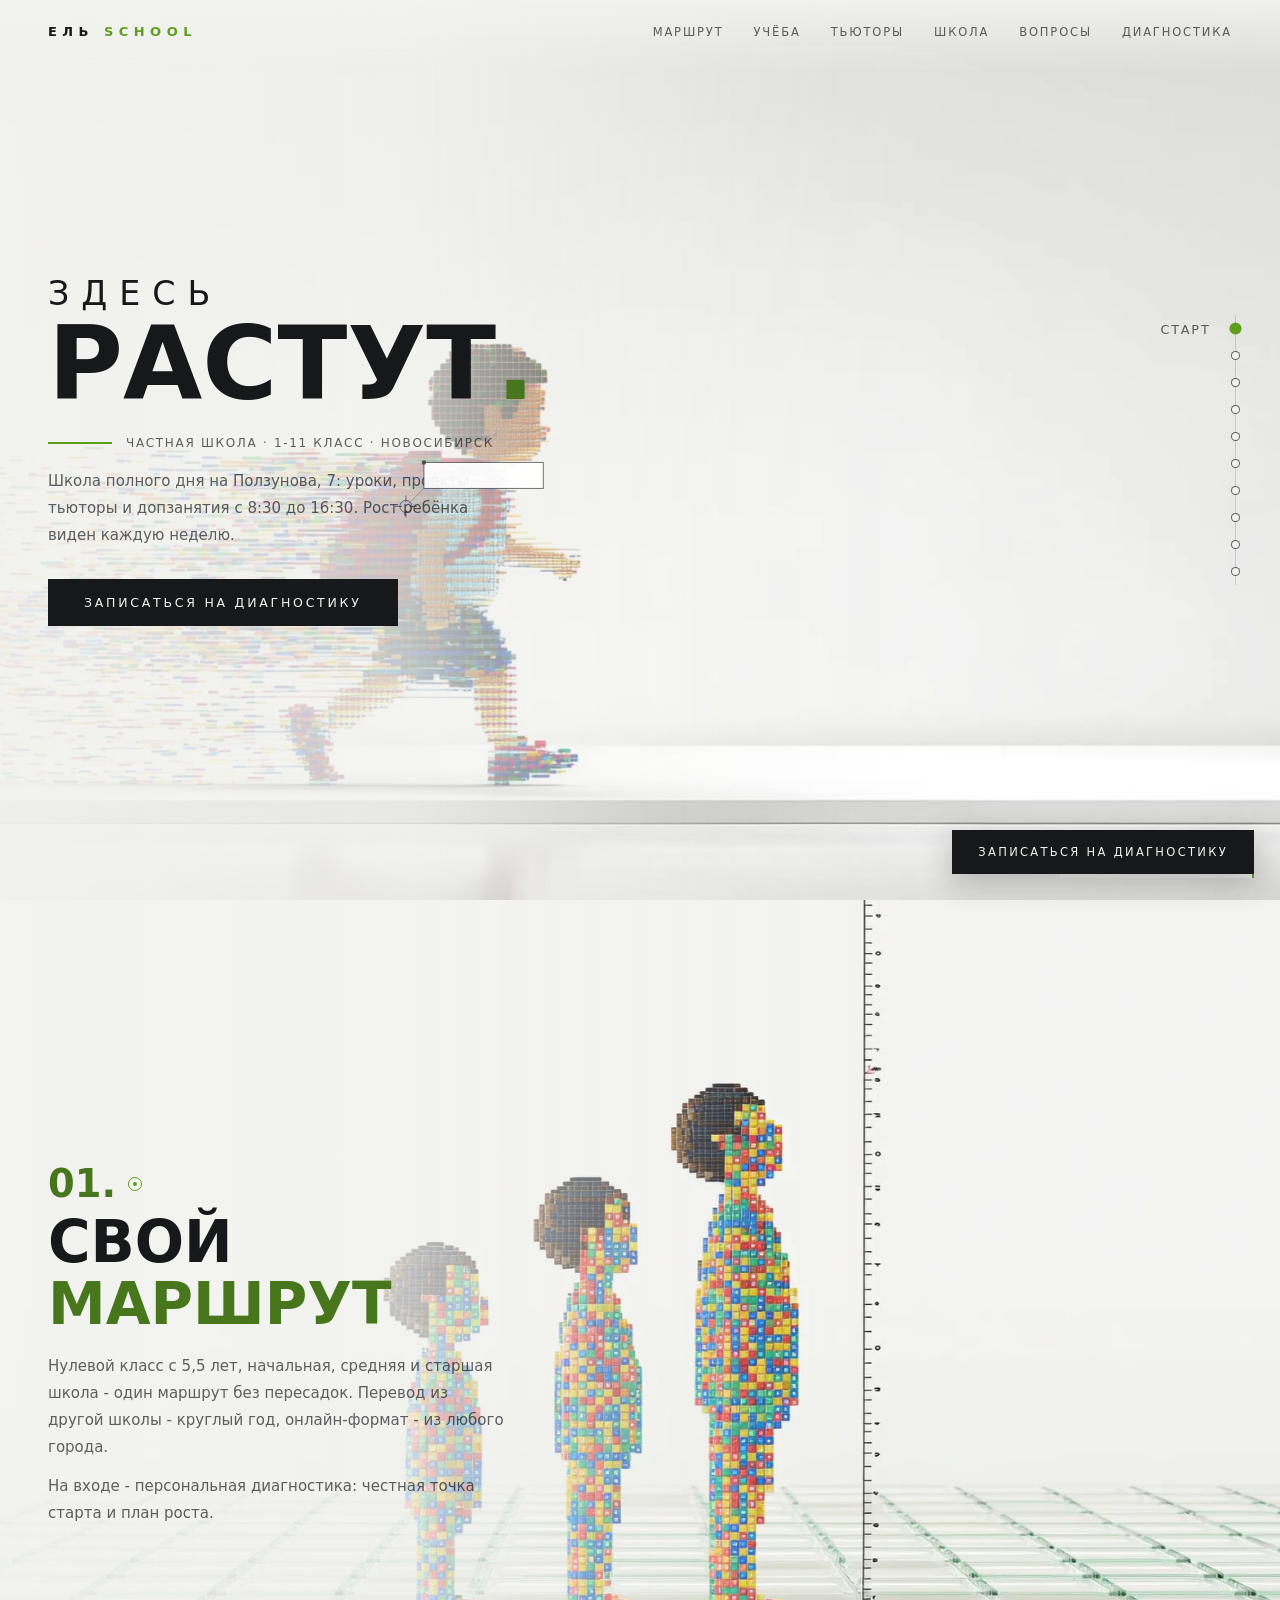
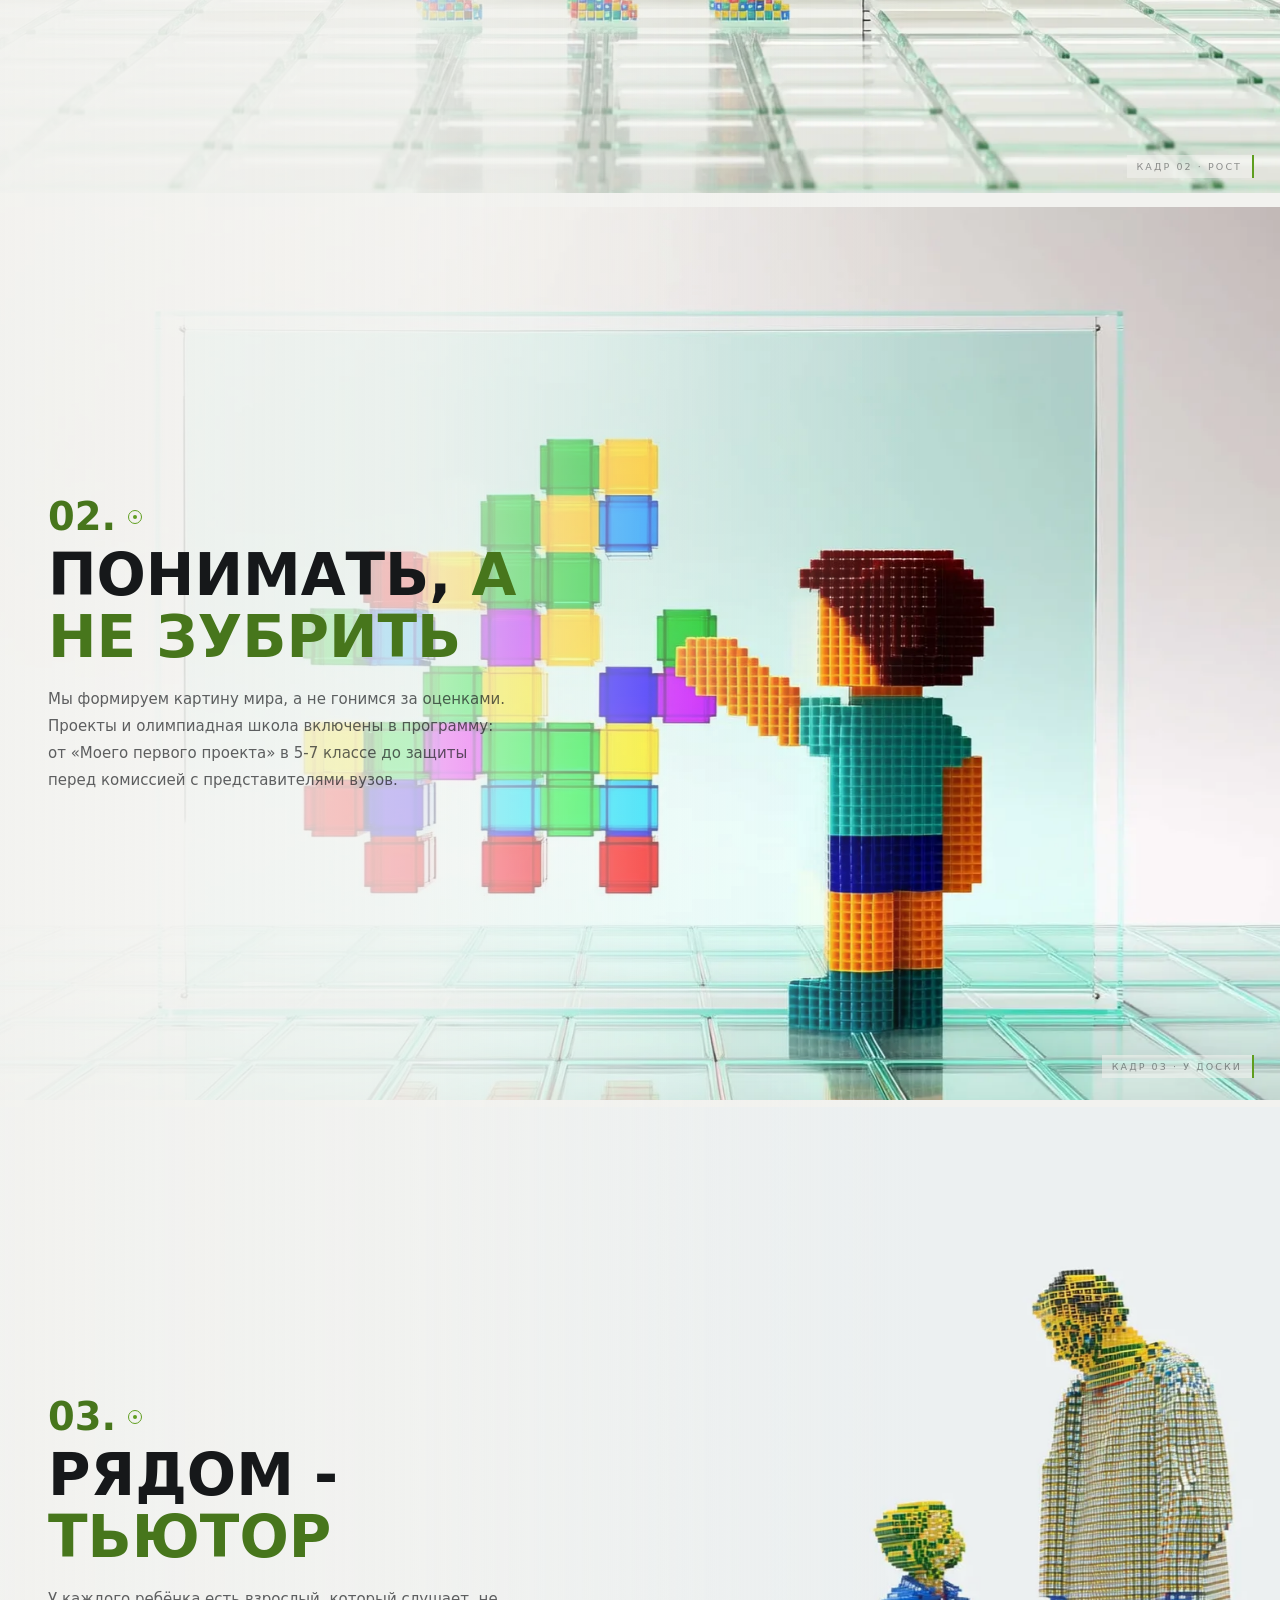
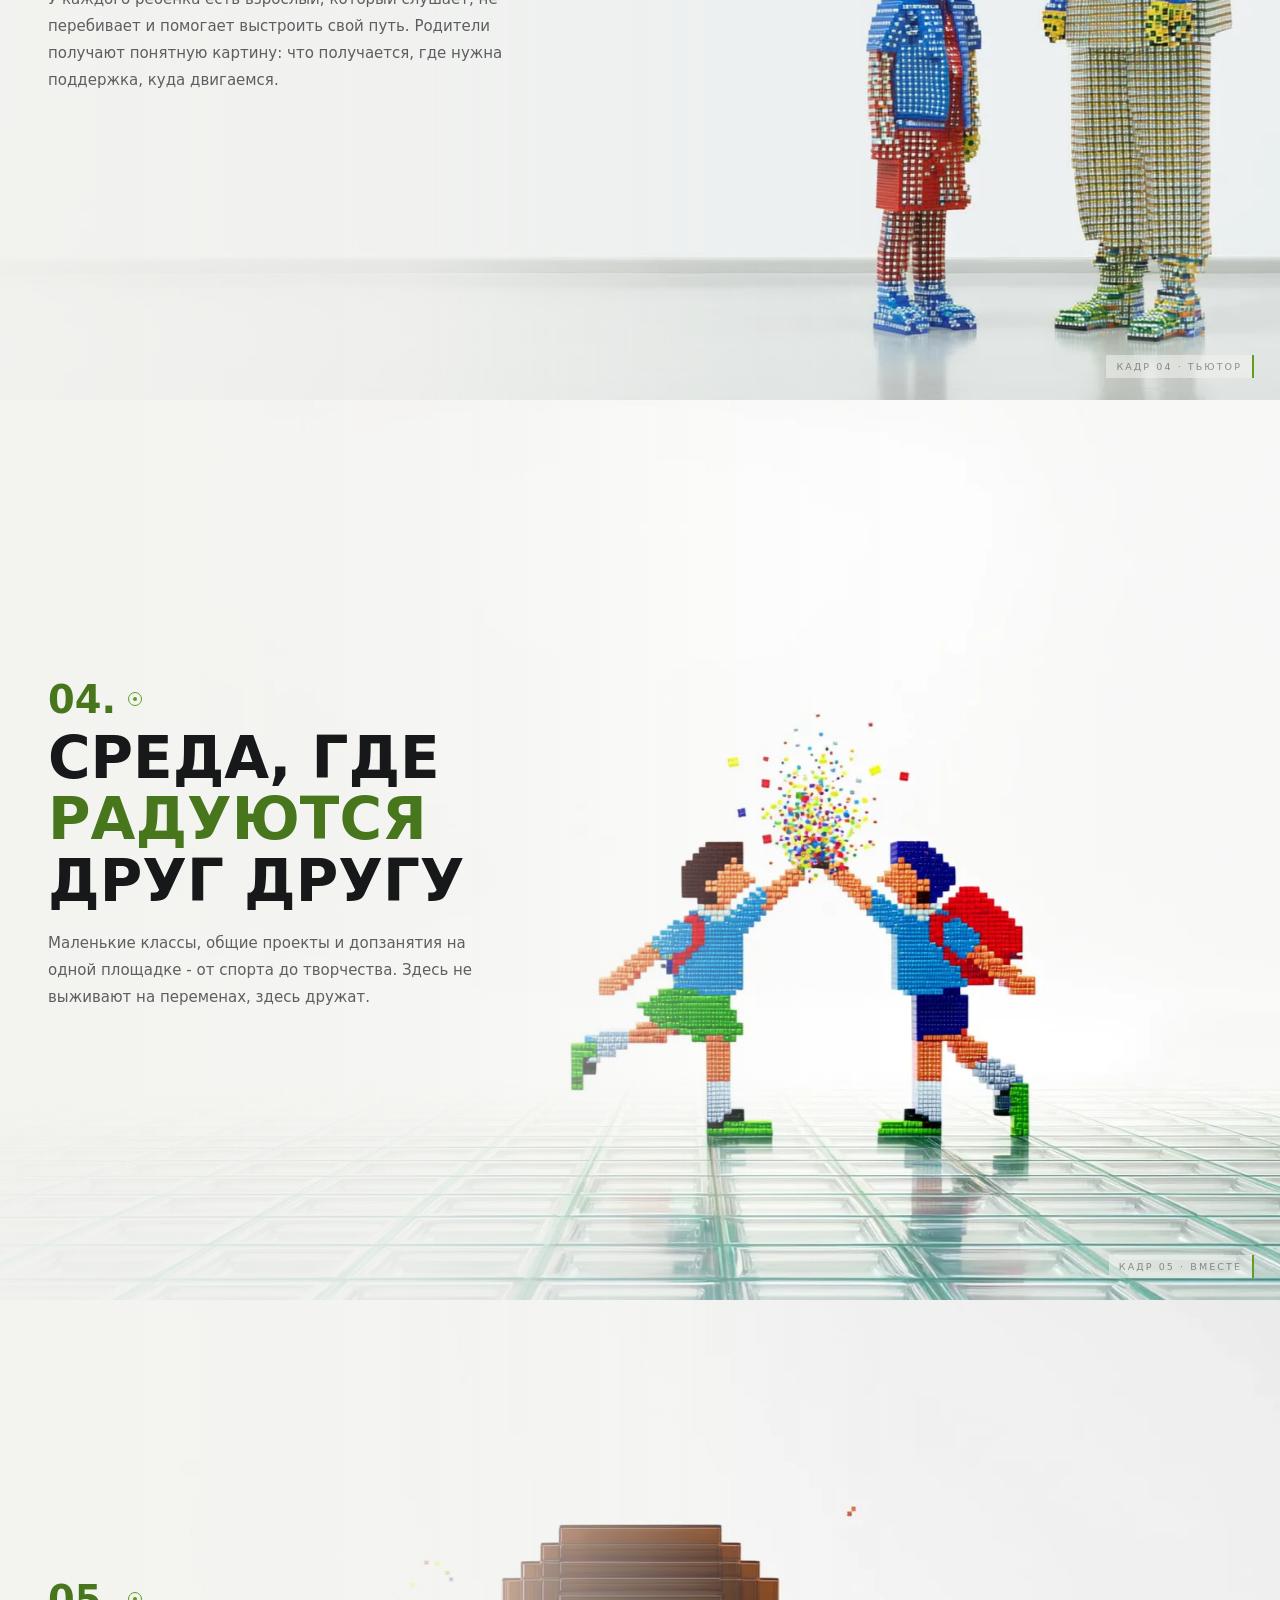
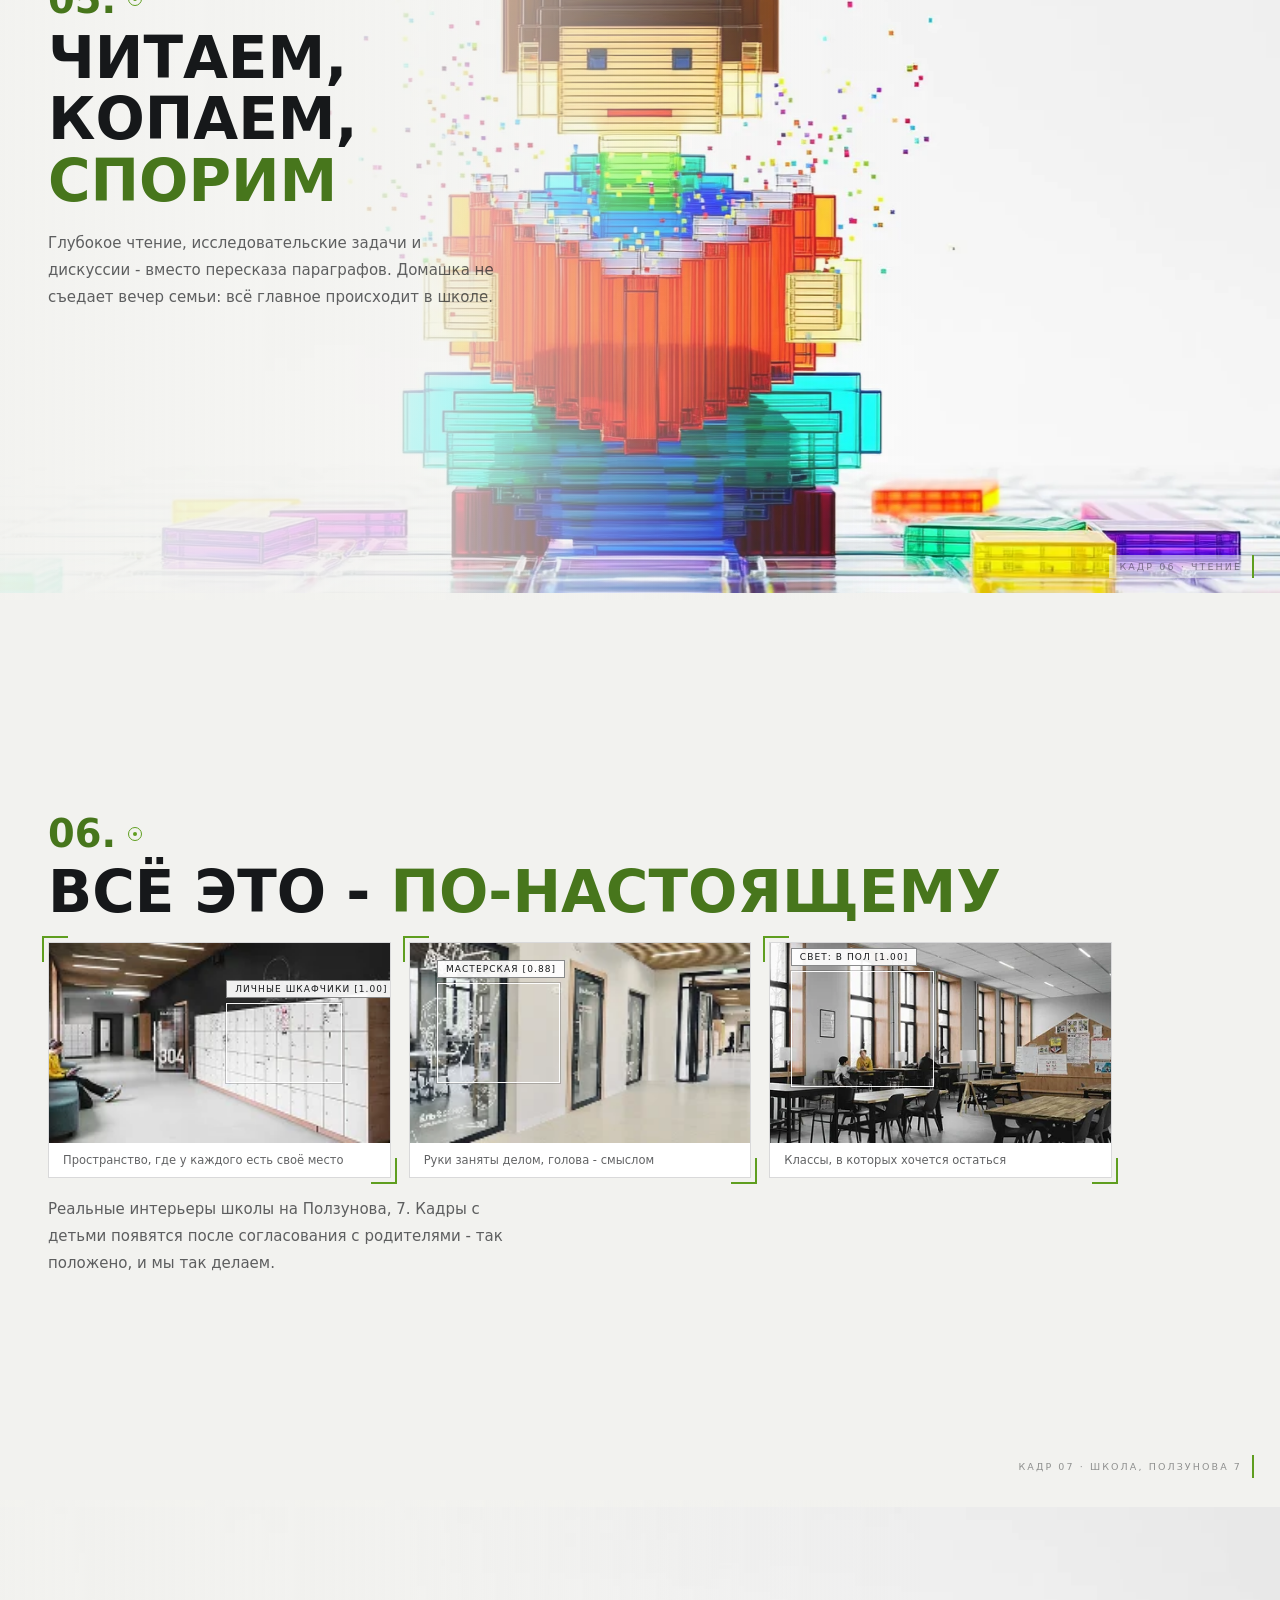
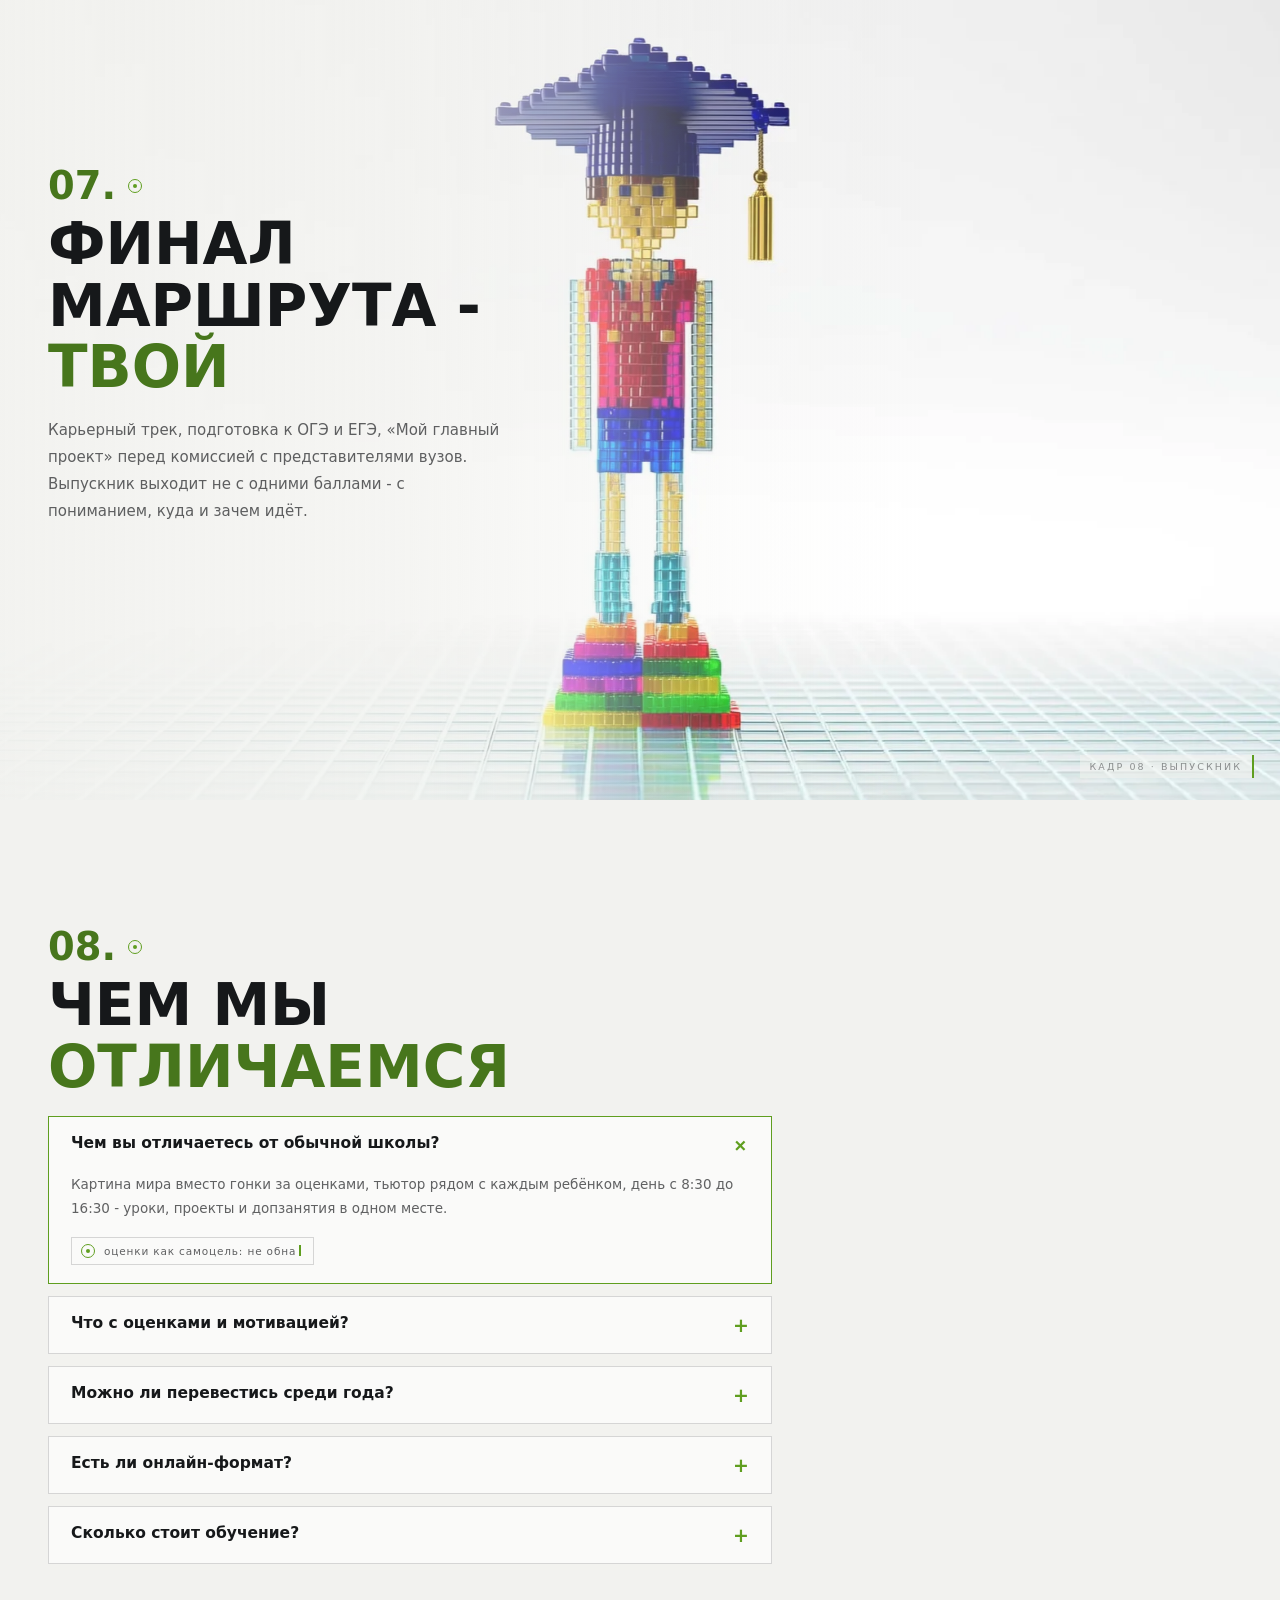
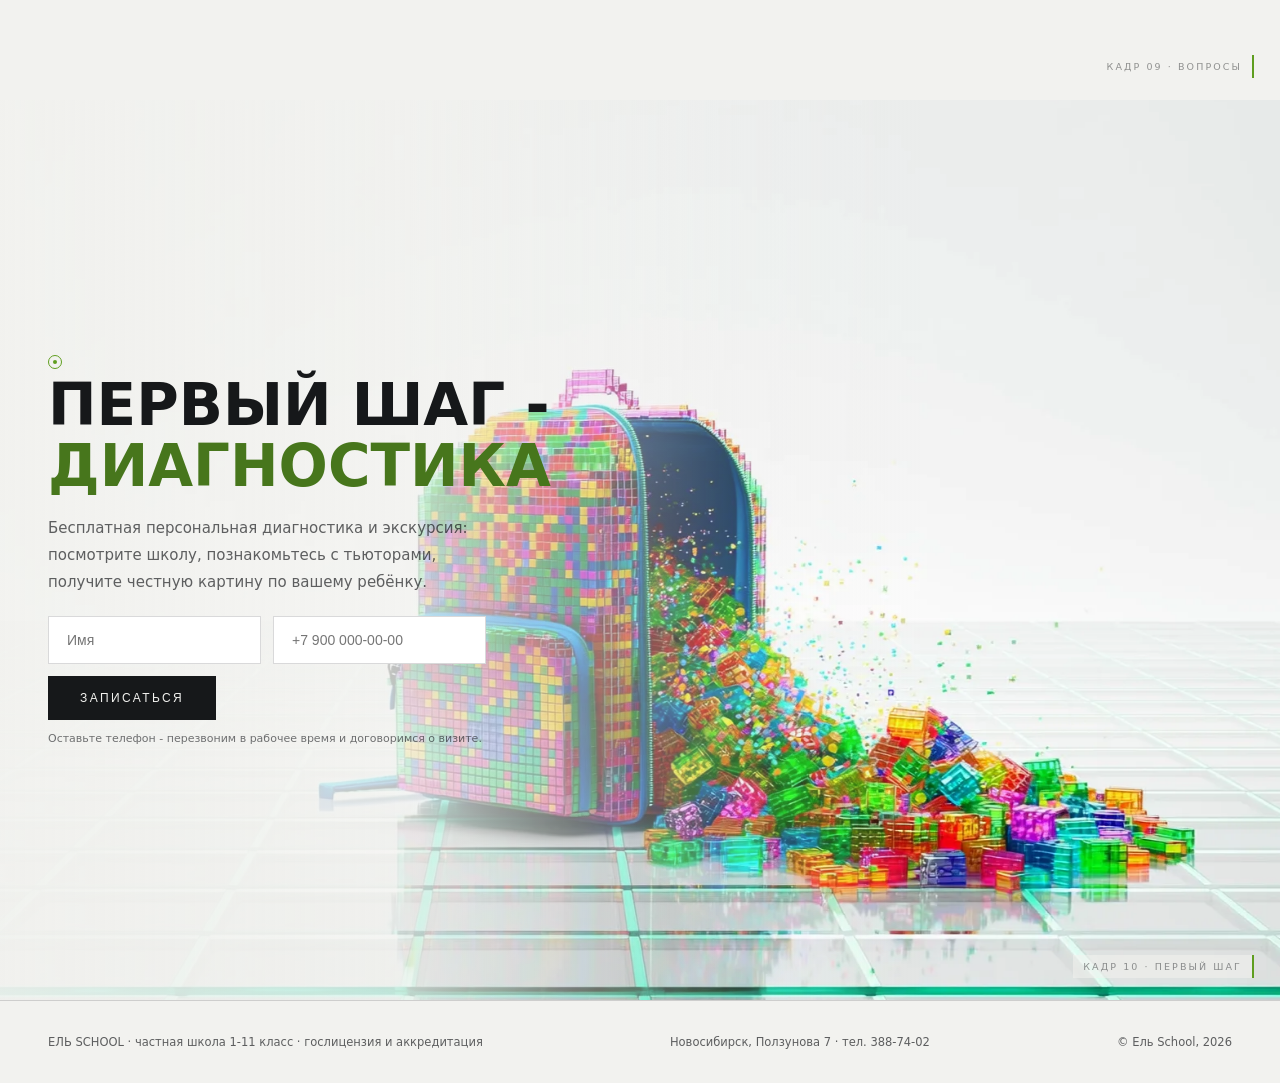
==== index.html @ 87fbf1c1 "analytics: Metrika 80492089 + Calltouch + UTM attribution + robots/sitemap for elschool.tech" ====
<!DOCTYPE html>
<html lang="ru" class="no-js">
<head>
<meta charset="UTF-8">
<meta name="viewport" content="width=device-width, initial-scale=1.0">
<title>Ель School - частная школа 1-11 класс в Новосибирске. Поступление</title>
<meta name="description" content="Частная школа с гослицензией и аккредитацией: тьюторы, персональная диагностика, очный и онлайн-формат. Запишитесь на бесплатную диагностику и экскурсию.">
<meta property="og:type" content="website">
<meta property="og:site_name" content="Ель School">
<meta property="og:title" content="Ель School - частная школа 1-11 класс в Новосибирске">
<meta property="og:description" content="Бесплатная персональная диагностика и экскурсия. Здесь растут - тьюторы, картина мира вместо оценок, очный и онлайн-формат.">
<meta property="og:url" content="https://elschool.tech/">
<meta property="og:image" content="https://elschool.tech/og-cover.jpg">
<meta property="og:image:width" content="1200">
<meta property="og:image:height" content="630">
<meta name="twitter:card" content="summary_large_image">
<link rel="canonical" href="https://elschool.tech/">
<link rel="icon" type="image/svg+xml" href="favicon.svg">
<!-- Yandex.Metrika -->
<script>
(function(m,e,t,r,i,k,a){m[i]=m[i]||function(){(m[i].a=m[i].a||[]).push(arguments)};m[i].l=1*new Date();for(var j=0;j<document.scripts.length;j++){if(document.scripts[j].src===r){return}}k=e.createElement(t),a=e.getElementsByTagName(t)[0],k.async=1,k.src=r,a.parentNode.insertBefore(k,a)})(window,document,"script","https://mc.yandex.ru/metrika/tag.js","ym");
ym(80492089,"init",{clickmap:true,trackLinks:true,accurateTrackBounce:true});
</script>
<!-- /Yandex.Metrika -->
<!-- Calltouch -->
<script>
(function(w,d,n,c){w.CalltouchDataObject=n;w[n]=function(){w[n]["callbacks"].push(arguments)};if(!w[n]["callbacks"]){w[n]["callbacks"]=[]}w[n]["loaded"]=false;if(typeof c!=="object"){c=[c]}w[n]["counters"]=c;for(var i=0;i<c.length;i+=1){p(c[i])}function p(cId){var a=d.getElementsByTagName("script")[0],s=d.createElement("script"),i=function(){a.parentNode.insertBefore(s,a)},m=typeof Array.prototype.find === "function",n=m?"init-min.js":"init.js";s.async=true;s.src="https://mod.calltouch.ru/"+n+"?id="+cId;if(w.opera=="[object Opera]"){d.addEventListener("DOMContentLoaded",i,false)}else{i()}}})(window,document,"ct","4oggmizy");
</script>
<!-- /Calltouch -->
<style>
  :root{
    --bg:#f2f2ef;
    --ink:#16181a;
    --ink-dim:rgba(22,24,26,.68);
    --accent:#5f9e1f;
    --accent-ink:#47761c;
    --line:rgba(22,24,26,.16);
  }
  *{margin:0;padding:0;box-sizing:border-box}
  html,body{overflow-x:hidden;max-width:100%}
  html{scroll-snap-type:y proximity;scroll-behavior:smooth}
  body{
    background:var(--bg);color:var(--ink);
    font-family:"Segoe UI","Inter",system-ui,sans-serif;
  }
  ::selection{background:var(--accent);color:#fff}

  header{
    position:fixed;top:0;left:0;right:0;z-index:50;
    display:flex;align-items:center;justify-content:space-between;
    padding:24px 48px 34px;
    background:linear-gradient(to bottom, rgba(242,242,239,.9), rgba(242,242,239,0));
  }
  .logo{font-size:13px;letter-spacing:.42em;font-weight:700;text-transform:uppercase}
  .logo b{color:var(--accent)}
  nav{display:flex;gap:30px}
  nav a{font-size:11.5px;letter-spacing:.16em;text-transform:uppercase;color:var(--ink-dim);text-decoration:none}
  nav a:hover{color:var(--ink)}
  @media(max-width:900px){nav{display:none}}

  .sticky-cta{
    position:fixed;right:26px;bottom:26px;z-index:60;
    padding:15px 26px;background:var(--ink);color:var(--bg);
    font-size:11.5px;letter-spacing:.2em;text-transform:uppercase;text-decoration:none;
    box-shadow:0 8px 30px rgba(22,24,26,.25);transition:background .25s;
  }
  .sticky-cta:hover{background:var(--accent);color:#fff}

  /* ===== рельса-навигация по слайдам (ростомер) ===== */
  .rail{
    position:fixed;right:40px;top:50%;transform:translateY(-50%);z-index:55;
    display:flex;flex-direction:column;gap:0;align-items:center;
  }
  .rail .line{position:absolute;top:0;bottom:0;width:1px;background:var(--line)}
  .rail .fill{position:absolute;top:0;width:1px;height:0%;background:var(--accent);transition:height .2s}
  .rail a{
    position:relative;z-index:2;display:block;width:9px;height:9px;margin:9px 0;
    border:1px solid var(--ink-dim);border-radius:50%;background:var(--bg);
    transition:all .25s;
  }
  .rail a.on{background:var(--accent);border-color:var(--accent);transform:scale(1.35)}
  .rail a span{
    position:absolute;right:22px;top:50%;transform:translateY(-50%);
    font-size:9.5px;letter-spacing:.14em;text-transform:uppercase;color:var(--ink-dim);
    white-space:nowrap;opacity:0;transition:opacity .2s;pointer-events:none;
  }
  .rail a:hover span,.rail a.on span{opacity:1}
  @media(max-width:900px){.rail{display:none}}

  /* ===== слайды ===== */
  .slide{
    position:relative;min-height:100vh;min-height:100svh;overflow:hidden;
    scroll-snap-align:start;
    display:flex;align-items:center;
  }
  .sbg{
    position:absolute;inset:0;background-size:cover;background-position:center;
    transform:scale(1.045);will-change:transform;
  }
  .sbg video{width:100%;height:100%;object-fit:cover}
  .scrim{position:absolute;inset:0;background:linear-gradient(90deg, rgba(242,242,239,.94) 0%, rgba(242,242,239,.78) 32%, rgba(242,242,239,.18) 58%, rgba(242,242,239,0) 72%)}
  .slide.center .scrim{background:linear-gradient(0deg, rgba(242,242,239,.85) 0%, rgba(242,242,239,.25) 40%, rgba(242,242,239,0) 70%)}

  .content{
    position:relative;z-index:5;padding:0 48px;max-width:640px;
  }
  .num{font-size:clamp(26px,3vw,40px);font-weight:800;color:var(--accent-ink);margin-bottom:6px;display:flex;align-items:center;gap:12px}
  .content h2{
    font-size:clamp(30px,4.6vw,58px);font-weight:800;line-height:1.06;
    text-transform:uppercase;margin-bottom:18px;
  }
  .content h2 em{font-style:normal;color:var(--accent-ink)}
  .content p{font-size:15px;line-height:1.8;color:var(--ink-dim);margin-bottom:12px;max-width:460px}
  .content .cta{
    display:inline-block;margin-top:18px;padding:16px 36px;
    background:var(--ink);color:var(--bg);text-decoration:none;
    font-size:12.5px;letter-spacing:.22em;text-transform:uppercase;
  }
  .content .cta:hover{background:var(--accent);color:#fff}

  /* hero-слайд: крупная типографика */
  .hero-t .thin{font-size:clamp(20px,2.6vw,36px);font-weight:200;letter-spacing:.36em;text-transform:uppercase}
  .hero-t .fat{font-size:clamp(52px,8vw,112px);font-weight:800;line-height:1;text-transform:uppercase}
  .hero-t .fat em{font-style:normal;color:var(--accent-ink)}
  .hero-t .rule{display:flex;align-items:center;gap:14px;margin-top:20px}
  .hero-t .rule i{width:64px;height:2px;background:var(--accent)}
  .hero-t .rule span{font-size:12px;letter-spacing:.14em;color:var(--ink-dim);text-transform:uppercase;min-width:0}

  .scope{position:relative;width:14px;height:14px;flex-shrink:0;display:inline-block}
  .scope::before{
    content:'';position:absolute;inset:0;border:1px solid var(--accent);border-radius:50%;
    animation:scopePulse 1.6s ease-in-out infinite;
  }
  .scope::after{
    content:'';position:absolute;left:50%;top:50%;width:4px;height:4px;margin:-2px 0 0 -2px;
    background:var(--accent);border-radius:50%;
  }
  @keyframes scopePulse{0%,100%{transform:scale(1);opacity:1}50%{transform:scale(1.35);opacity:.45}}

  .js .reveal{opacity:0;transform:translateY(24px);transition:opacity .7s ease,transform .7s ease}
  .js .reveal.on{opacity:1;transform:none}

  /* слайд с реальными фото */
  .shots{display:grid;grid-template-columns:repeat(3,1fr);gap:18px;max-width:1080px}
  .shot{position:relative;border:1px solid var(--line);background:#fff}
  .shot .iw{position:relative;overflow:hidden}
  .shot img{width:100%;height:200px;object-fit:cover;display:block}
  /* уголки-скобки ВЫДВИНУТЫ наружу за фото */
  .shot::before{content:'';position:absolute;left:-7px;top:-7px;width:24px;height:24px;border-left:2.5px solid var(--accent);border-top:2.5px solid var(--accent);z-index:4}
  .shot::after{content:'';position:absolute;right:-7px;bottom:-7px;width:24px;height:24px;border-right:2.5px solid var(--accent);border-bottom:2.5px solid var(--accent);z-index:4}
  /* рамки-аннотации на фото */
  .shot .ann{
    position:absolute;border:1px solid rgba(255,255,255,.95);
    box-shadow:0 0 0 1px rgba(0,0,0,.2);pointer-events:none;z-index:3;
  }
  .shot .ann i{
    position:absolute;left:-1px;top:-24px;font-style:normal;white-space:nowrap;
    padding:3px 8px;background:rgba(255,255,255,.93);border:1px solid rgba(22,24,26,.5);
    font-size:9px;letter-spacing:.12em;color:var(--ink);text-transform:uppercase;
  }
  .shot figcaption{padding:10px 14px;font-size:11.5px;color:var(--ink-dim)}
  .wide{max-width:1160px}
  @media(max-width:900px){.shots{grid-template-columns:1fr}}

  /* FAQ слайд */
  .faq{max-width:760px;width:100%}
  .faq details{border:1px solid var(--line);background:rgba(255,255,255,.6);margin-bottom:12px;padding:0 22px}
  .faq details[open]{border-color:var(--accent)}
  .faq summary{cursor:pointer;list-style:none;padding:17px 0;font-size:15.5px;font-weight:700;display:flex;justify-content:space-between;gap:14px}
  .faq summary::-webkit-details-marker{display:none}
  .faq summary i{font-style:normal;color:var(--accent);font-weight:800;font-size:19px;flex-shrink:0;transition:transform .25s}
  .faq details[open] summary i{transform:rotate(45deg)}
  .faq .a{padding:0 0 16px;font-size:13.5px;line-height:1.75;color:var(--ink-dim)}
  .faq .ai{display:inline-flex;align-items:center;gap:9px;margin-bottom:18px;border:1px solid var(--line);padding:6px 12px 6px 9px;font-size:10.5px;letter-spacing:.08em;color:var(--ink-dim);min-height:28px}
  .faq .ai .tx::after{content:'';display:inline-block;width:2px;height:11px;background:var(--accent);margin-left:3px;vertical-align:-1px;animation:caret 1s steps(1) infinite}
  .faq .ai.done .tx::after{display:none}
  .faq .ai.done{border-color:var(--accent);outline:1px solid var(--accent);outline-offset:2px}
  @keyframes caret{50%{opacity:0}}

  /* форма */
  .form{display:flex;gap:12px;flex-wrap:wrap;margin-top:20px}
  .form input{padding:15px 18px;border:1px solid var(--line);background:#fff;font-size:14px;min-width:210px}
  .form input:focus{border-color:var(--accent);box-shadow:0 0 0 3px rgba(95,158,31,.25);box-shadow:0 0 0 3px color-mix(in srgb, var(--accent) 22%, transparent)}
  .form button{padding:15px 32px;background:var(--ink);color:var(--bg);border:none;cursor:pointer;font-size:12px;letter-spacing:.2em;text-transform:uppercase}
  .form button:hover{background:var(--accent);color:#fff}
  .form-note{margin-top:12px;font-size:11px;color:rgba(22,24,26,.6)}

  footer.site{
    padding:34px 48px;border-top:1px solid var(--line);
    display:flex;justify-content:space-between;flex-wrap:wrap;gap:12px;
    font-size:11.5px;color:var(--ink-dim);
  }
  canvas#gz{position:fixed;inset:0;z-index:20;pointer-events:none}
  /* мобильный взгляд: DOM-слой (canvas на iOS масштабирует непредсказуемо) */
  #mgz{position:fixed;inset:0;z-index:21;pointer-events:none}
  .mg-pill{
    position:fixed;top:58px;left:50%;transform:translateX(-50%);
    display:flex;align-items:center;gap:8px;
    max-width:86vw;padding:6px 14px 6px 9px;
    background:rgba(255,255,255,.93);
    border:1px solid rgba(22,24,26,.35);border-radius:999px;
    font-size:10.5px;letter-spacing:.05em;color:var(--ink);
    white-space:nowrap;overflow:hidden;text-overflow:ellipsis;
    transition:border-color .3s, box-shadow .3s;
  }
  .mg-pill.ok{border-color:var(--accent);box-shadow:0 0 0 1px var(--accent)}
  .mg-eye{
    width:8px;height:8px;border-radius:50%;background:var(--accent);flex-shrink:0;
    animation:scopePulse 1.6s ease-in-out infinite;
  }
  .mg-dot{
    position:fixed;left:0;top:0;width:6px;height:6px;margin:-3px 0 0 -3px;
    border-radius:50%;background:rgba(22,24,26,.85);
  }
  .mg-dot::before{
    content:'';position:absolute;inset:-6px;border:1px solid rgba(22,24,26,.4);
    border-radius:50%;animation:scopePulse 1.8s ease-in-out infinite;
  }
  .mg-dot.ok::after{
    content:'';position:absolute;inset:-10px;border:1px solid var(--accent);border-radius:50%;
  }
  .mg-scan{
    position:fixed;left:0;right:0;top:16vh;height:1.5px;
    background:linear-gradient(90deg, transparent, rgba(95,158,31,.35), transparent);
    animation:mgScan 9s ease-in-out infinite alternate;
  }
  @keyframes mgScan{from{top:14vh}to{top:44vh}}
  @media (min-width:761px){#mgz{display:none}}
  @media (prefers-reduced-motion: reduce){.mg-scan,.mg-eye,.mg-dot::before{animation:none}}
  .plate{
    position:absolute;right:26px;bottom:22px;z-index:6;
    font-size:9.5px;letter-spacing:.22em;text-transform:uppercase;
    color:rgba(22,24,26,.45);
    padding:6px 10px;border-right:2px solid var(--accent);
    background:rgba(242,242,239,.55);
  }
  @media(max-width:760px){.plate{right:14px;bottom:64px;font-size:8.5px}}
  @media (prefers-reduced-motion: reduce){
    html{scroll-snap-type:none;scroll-behavior:auto}
    .js .reveal{opacity:1;transform:none;transition:none}
    .scope::before{animation:none}
    .sbg{will-change:auto}
  }

  /* ===== мобильная версия ===== */
  @media (max-width:760px){
    header{padding:14px 20px 22px}
    .logo{font-size:11px;letter-spacing:.3em}
    .slide{align-items:flex-end}
    .slide.center{align-items:center}
    .content{padding:0 20px 78px;max-width:100%}
    .content p{font-size:13.5px;max-width:100%}
    .content h2{font-size:clamp(23px,7vw,34px);overflow-wrap:break-word}
    .num{font-size:24px}
    .hero-t .fat{font-size:17vw}
    .hero-t .thin{font-size:5.6vw}
    .hero-t .rule i{width:34px}
    .hero-t .rule span{font-size:10px;letter-spacing:.08em}
    .plate{max-width:60vw;white-space:nowrap;overflow:hidden;text-overflow:ellipsis}
    .scrim,.slide.center .scrim{
      background:linear-gradient(0deg,
        rgba(242,242,239,.97) 0%, rgba(242,242,239,.84) 40%,
        rgba(242,242,239,.14) 68%, rgba(242,242,239,0) 82%);
    }
    .sbg{background-position:center 22%}
    .sbg video{object-position:center 28%}
    /* кадрирование под вертикаль: объект в верхней трети */
    #s3 .sbg{background-position:62% 24%}
    #s4 .sbg{background-position:70% 24%}
    #s4 .sbg video{object-position:70% 28%}
    #s5 .sbg{background-position:56% 30%}
    #s6 .sbg{background-position:center 30%}
    #s8 .sbg{background-position:center 26%}
    #s10 .sbg{background-position:58% 36%}
    /* рюкзак пёстрый - под текстом почти глухая заливка, сверху остаётся видимым */
    #s10 .scrim{background:linear-gradient(0deg,
      rgba(242,242,239,.99) 0%, rgba(242,242,239,.96) 48%,
      rgba(242,242,239,.72) 68%, rgba(242,242,239,.18) 88%, rgba(242,242,239,0) 100%)}
    .sticky-cta{right:14px;bottom:14px;padding:12px 16px;font-size:10px;letter-spacing:.14em}
    .shot img{height:170px}
    .shot .ann i{font-size:8px;top:-20px}
    .form input{min-width:0;flex:1 1 100%;font-size:16px}
    .form button{flex:1 1 100%}
    .faq summary{font-size:14px;padding:14px 0}
    .faq .a{font-size:12.5px}
    footer.site{padding:24px 20px;font-size:10.5px}
  }
</style>
</head>
<body>
<canvas id="gz"></canvas>
<div id="mgz" hidden>
  <div class="mg-scan"></div>
  <div class="mg-dot"></div>
  <div class="mg-pill"><i class="mg-eye"></i><span id="mgTx"></span></div>
</div>

<header>
  <div class="logo">ЕЛЬ <b>SCHOOL</b></div>
  <nav>
    <a href="#s2">Маршрут</a><a href="#s3">Учёба</a><a href="#s4">Тьюторы</a>
    <a href="#s7">Школа</a><a href="#s9">Вопросы</a><a href="#s10">Диагностика</a>
  </nav>
</header>
<a class="sticky-cta" href="#s10">Записаться на диагностику</a>

<div class="rail" id="rail">
  <div class="line"></div><div class="fill" id="railFill"></div>
</div>

<!-- 1. HERO: видео walk -->
<section class="slide" id="s1" data-img="gen/var-b-walk.webp"
  data-anchors='[[0.36, 0.56, "рюкзак: собран [1.00]", "собран в путь · 1.00"], [0.2, 0.62, "вчерашний день: позади", "вчера осталось позади"], [0.44, 0.44, "курс: вперёд [0.98]", "курс: вперёд · 0.98"]]'>
  <div class="sbg"><video id="walkVid" src="gen/video-b-walk-web.mp4" poster="gen/var-b-walk.webp" autoplay muted playsinline></video></div>
  <div class="scrim"></div>
  <div class="content hero-t">
    <div class="thin reveal">Здесь</div>
    <div class="fat reveal">Растут<em>.</em></div>
    <div class="rule reveal"><i></i><span>Частная школа · 1-11 класс · Новосибирск</span></div>
    <p class="reveal" style="margin-top:18px">Школа полного дня на Ползунова, 7: уроки, проекты,
    тьюторы и допзанятия с 8:30 до 16:30. Рост ребёнка виден каждую неделю.</p>
    <a class="cta reveal" href="#s10">Записаться на диагностику</a>
  </div>
  <div class="plate">кадр 01 · путь в школу</div>
</section>

<!-- 2. МАРШРУТ: grow -->
<section class="slide" id="s2" data-img="gen/var-b-grow.webp"
  data-anchors='[[0.37, 0.6, "точка старта [1.00]", "точка старта · 1.00"], [0.47, 0.52, "набирает высоту [0.94]", "набирает высоту"], [0.57, 0.4, "почти взрослый [0.90]", "почти взрослый"], [0.63, 0.3, "рост: измеряем честно", "рост измерен честно"]]'>
  <div class="sbg" style="background-image:url(gen/var-b-grow.webp)"></div>
  <div class="scrim"></div>
  <div class="content">
    <div class="num reveal">01.<i class="scope"></i></div>
    <h2 class="reveal">Свой <em>маршрут</em></h2>
    <p class="reveal">Нулевой класс с 5,5 лет, начальная, средняя и старшая школа - один маршрут
    без пересадок. Перевод из другой школы - круглый год, онлайн-формат - из любого города.</p>
    <p class="reveal">На входе - персональная диагностика: честная точка старта и план роста.</p>
  </div>
  <div class="plate">кадр 02 · рост</div>
</section>

<!-- 3. УЧЁБА: board -->
<section class="slide" id="s3" data-img="gen/var-b-board.webp"
  data-anchors='[[0.5, 0.42, "недостающий кусочек: найден", "кусочек найден"], [0.62, 0.5, "уверенность [0.93]", "уверенность · 0.93"], [0.42, 0.62, "страх ошибки: не обнаружен [0.02]", "страха ошибки нет"]]'>
  <div class="sbg" style="background-image:url(gen/var-b-board.webp)"></div>
  <div class="scrim"></div>
  <div class="content">
    <div class="num reveal">02.<i class="scope"></i></div>
    <h2 class="reveal">Понимать, <em>а не зубрить</em></h2>
    <p class="reveal">Мы формируем картину мира, а не гонимся за оценками. Проекты и олимпиадная
    школа включены в программу: от «Моего первого проекта» в 5-7 классе до защиты перед
    комиссией с представителями вузов.</p>
  </div>
  <div class="plate">кадр 03 · у доски</div>
</section>

<!-- 4. ТЬЮТОР: duo -->
<section class="slide" id="s4" data-img="gen/var-b-duo.webp"
  data-anchors='[[0.75, 0.22, "наклонился: слушает [0.99]", "слушает · 0.99"], [0.63, 0.52, "услышан [1.00]", "услышан · 1.00"], [0.7, 0.85, "на одной земле [0.97]", "на одной земле"]]'>
  <div class="sbg"><video id="duoVid" src="gen/video-b-duo-web.mp4" poster="gen/var-b-duo.webp" muted playsinline preload="none"></video></div>
  <div class="scrim"></div>
  <div class="content">
    <div class="num reveal">03.<i class="scope"></i></div>
    <h2 class="reveal">Рядом - <em>тьютор</em></h2>
    <p class="reveal">У каждого ребёнка есть взрослый, который слушает, не перебивает и помогает
    выстроить свой путь. Родители получают понятную картину: что получается, где нужна
    поддержка, куда двигаемся.</p>
  </div>
  <div class="plate">кадр 04 · тьютор</div>
</section>

<!-- 5. СРЕДА: high5 -->
<section class="slide" id="s5" data-img="gen/var-b-high5.webp"
  data-anchors='[[0.57, 0.4, "победа: общая [1.00]", "победа общая · 1.00"], [0.53, 0.75, "гравитация: побеждена [0.87]", "гравитация побеждена"], [0.66, 0.55, "дружба: подтверждена [0.99]", "дружба · 0.99"]]'>
  <div class="sbg" style="background-image:url(gen/var-b-high5.webp)"></div>
  <div class="scrim"></div>
  <div class="content">
    <div class="num reveal">04.<i class="scope"></i></div>
    <h2 class="reveal">Среда, где <em>радуются</em> друг другу</h2>
    <p class="reveal">Маленькие классы, общие проекты и допзанятия на одной площадке - от
    спорта до творчества. Здесь не выживают на переменах, здесь дружат.</p>
  </div>
  <div class="plate">кадр 05 · вместе</div>
</section>

<!-- 6. ЗНАНИЯ: read -->
<section class="slide" id="s6" data-img="gen/var-b-read.webp"
  data-anchors='[[0.5, 0.6, "книга: живая [0.99]", "книга живая · 0.99"], [0.63, 0.32, "идеи: разлетаются", "идеи разлетаются"], [0.49, 0.28, "внимание: глубокое [0.96]", "внимание глубокое"]]'>
  <div class="sbg" style="background-image:url(gen/var-b-read.webp)"></div>
  <div class="scrim"></div>
  <div class="content">
    <div class="num reveal">05.<i class="scope"></i></div>
    <h2 class="reveal">Читаем, копаем, <em>спорим</em></h2>
    <p class="reveal">Глубокое чтение, исследовательские задачи и дискуссии - вместо
    пересказа параграфов. Домашка не съедает вечер семьи: всё главное происходит в школе.</p>
  </div>
  <div class="plate">кадр 06 · чтение</div>
</section>

<!-- 7. РЕАЛЬНАЯ ШКОЛА: фото -->
<section class="slide center" id="s7">
  <div class="content wide" style="max-width:1160px">
    <div class="num reveal">06.<i class="scope"></i></div>
    <h2 class="reveal">Всё это - <em>по-настоящему</em></h2>
    <div class="shots">
      <figure class="shot reveal"><div class="iw"><img src="img/09_Rectangle_144650.webp" alt="Коридор"><div class="ann" style="left:52%;top:30%;width:34%;height:40%"><i>личные шкафчики [1.00]</i></div></div><figcaption>Пространство, где у каждого есть своё место</figcaption></figure>
      <figure class="shot reveal"><div class="iw"><img src="img/10_Rectangle_144649.webp" alt="Мастерская"><div class="ann" style="left:8%;top:20%;width:36%;height:50%"><i>мастерская [0.88]</i></div></div><figcaption>Руки заняты делом, голова - смыслом</figcaption></figure>
      <figure class="shot reveal"><div class="iw"><img src="img/21_Rectangle_144671.webp" alt="Класс"><div class="ann" style="left:6%;top:14%;width:42%;height:58%"><i>свет: в пол [1.00]</i></div></div><figcaption>Классы, в которых хочется остаться</figcaption></figure>
    </div>
    <p class="reveal" style="margin-top:18px">Реальные интерьеры школы на Ползунова, 7. Кадры с детьми появятся
    после согласования с родителями - так положено, и мы так делаем.</p>
  </div>
  <div class="plate">кадр 07 · школа, ползунова 7</div>
</section>

<!-- 8. ФИНАЛ МАРШРУТА: graduate -->
<section class="slide" id="s8" data-img="gen/var-b-graduate.webp"
  data-anchors='[[0.5, 0.18, "шапочка: заслужена [1.00]", "шапочка заслужена"], [0.57, 0.32, "золото: настоящее", "золото настоящее"], [0.5, 0.85, "каждая ступень: пройдена", "ступени пройдены"]]'>
  <div class="sbg" style="background-image:url(gen/var-b-graduate.webp)"></div>
  <div class="scrim"></div>
  <div class="content">
    <div class="num reveal">07.<i class="scope"></i></div>
    <h2 class="reveal">Финал маршрута - <em>твой</em></h2>
    <p class="reveal">Карьерный трек, подготовка к ОГЭ и ЕГЭ, «Мой главный проект» перед комиссией
    с представителями вузов. Выпускник выходит не с одними баллами - с пониманием, куда и зачем идёт.</p>
  </div>
  <div class="plate">кадр 08 · выпускник</div>
</section>

<!-- 9. FAQ -->
<section class="slide center" id="s9">
  <div class="content" style="max-width:820px;width:100%">
    <div class="num reveal">08.<i class="scope"></i></div>
    <h2 class="reveal">Чем мы <em>отличаемся</em></h2>
    <div class="faq reveal">
      <details open>
        <summary>Чем вы отличаетесь от обычной школы? <i>+</i></summary>
        <div class="a">Картина мира вместо гонки за оценками, тьютор рядом с каждым ребёнком, день с 8:30 до 16:30 - уроки, проекты и допзанятия в одном месте.</div>
        <div class="ai"><i class="scope"></i><span class="tx" data-text="оценки как самоцель: не обнаружены [0.00]"></span></div>
      </details>
      <details>
        <summary>Что с оценками и мотивацией? <i>+</i></summary>
        <div class="a">Мы измеряем рост, а не оцениваем ребёнка: диагностика на входе, понятная родителю картина прогресса. Мотивация - на интересе, а не на страхе двойки.</div>
        <div class="ai"><i class="scope"></i><span class="tx" data-text="стресс от двоек: не обнаружен [0.02]"></span></div>
      </details>
      <details>
        <summary>Можно ли перевестись среди года? <i>+</i></summary>
        <div class="a">Да, круглый год: диагностика, план адаптации, тьютор на первые недели.</div>
        <div class="ai"><i class="scope"></i><span class="tx" data-text="маршрут перевода: построен [1.00]"></span></div>
      </details>
      <details>
        <summary>Есть ли онлайн-формат? <i>+</i></summary>
        <div class="a">Да, полноценная онлайн-школа: кураторы, тьюторы, проекты и олимпиады из любого города.</div>
        <div class="ai"><i class="scope"></i><span class="tx" data-text="расстояние: не помеха [0.99]"></span></div>
      </details>
      <details>
        <summary>Сколько стоит обучение? <i>+</i></summary>
        <div class="a">Зависит от программы и формата. Честный первый шаг - бесплатная диагностика и экскурсия, дальше подберём программу. Возможна оплата материнским капиталом.</div>
        <div class="ai"><i class="scope"></i><span class="tx" data-text="честный ответ: обнаружен [1.00]"></span></div>
      </details>
    </div>
  </div>
  <div class="plate">кадр 09 · вопросы</div>
</section>

<!-- 10. CTA: backpack -->
<section class="slide" id="s10" data-img="gen/var-b-backpack.webp"
  data-anchors='[[0.47, 0.5, "рюкзак: полон открытий [1.00]", "полон открытий · 1.00"], [0.63, 0.42, "знания: рвутся наружу", "знания наружу"], [0.35, 0.7, "место для вашего ребёнка: есть", "место для вашего есть"]]'>
  <div class="sbg" style="background-image:url(gen/var-b-backpack.webp)"></div>
  <div class="scrim"></div>
  <div class="content">
    <div class="num reveal"><i class="scope"></i></div>
    <h2 class="reveal">Первый шаг - <em>диагностика</em></h2>
    <p class="reveal">Бесплатная персональная диагностика и экскурсия: посмотрите школу,
    познакомьтесь с тьюторами, получите честную картину по вашему ребёнку.</p>
    <form class="form reveal" id="leadForm">
      <input type="text" name="name" autocomplete="name" aria-label="Имя" placeholder="Имя" required>
      <input type="tel" name="phone" autocomplete="tel" aria-label="Телефон" placeholder="+7 900 000-00-00" required>
      <button type="submit">Записаться</button>
    </form>
    <div class="form-note reveal" id="leadNote" aria-live="polite">Оставьте телефон - перезвоним в рабочее время и договоримся о визите.</div>
  </div>
  <div class="plate">кадр 10 · первый шаг</div>
</section>

<footer class="site">
  <div>ЕЛЬ SCHOOL · частная школа 1-11 класс · гослицензия и аккредитация</div>
  <div>Новосибирск, Ползунова 7 · тел. 388-74-02</div>
  <div>© Ель School, 2026</div>
</footer>

<script>
document.documentElement.classList.replace('no-js','js');
const reduced = matchMedia('(prefers-reduced-motion: reduce)').matches;
const ACCENT = '#5f9e1f';

/* ===== скролл: обновление страницы всегда открывает верх ===== */
if('scrollRestoration' in history) history.scrollRestoration = 'manual';
if(location.hash){
  history.replaceState(null, '', location.pathname + location.search);
  const de = document.documentElement;
  de.style.scrollBehavior = 'auto';
  scrollTo(0, 0);
  requestAnimationFrame(()=>{ de.style.scrollBehavior = ''; });
}
/* якорные ссылки скроллят без записи #hash в URL */
document.querySelectorAll('a[href^="#"]').forEach(a=>{
  a.addEventListener('click', ev=>{
    const t = document.getElementById(a.getAttribute('href').slice(1));
    if(!t) return;
    ev.preventDefault();
    t.scrollIntoView({behavior: reduced ? 'auto' : 'smooth', block: 'start'});
  });
});

/* ===== атрибуция: первый и последний входящий канал ===== */
const ATTRIBUTION_KEY = "elschoolTechAttributionV1";
const ATTRIBUTION_KEYS = ["utm_source","utm_medium","utm_campaign","utm_content","utm_term","yclid","gclid","fbclid"];
function attributionSnapshot(){
  const query = new URLSearchParams(location.search);
  const touch = {landing_path: location.pathname, referrer: document.referrer || "(direct)", captured_at: new Date().toISOString()};
  ATTRIBUTION_KEYS.forEach(key => { if(query.get(key)) touch[key] = query.get(key); });
  let saved = {};
  try { saved = JSON.parse(localStorage.getItem(ATTRIBUTION_KEY) || "{}"); } catch (_) {}
  const next = {first: saved.first || touch, last: touch};
  try { localStorage.setItem(ATTRIBUTION_KEY, JSON.stringify(next)); } catch (_) {}
  return next;
}
const attribution = attributionSnapshot();

/* ===== форма: заявка в защищённое хранилище ===== */
const leadForm = document.getElementById('leadForm');
if(leadForm){
  const FORM_URL = 'https://docs.google.com/forms/d/e/1FAIpQLSfmT63R-NLNBKdAzcj40ow7isV72Pcbb5f5rFr9dwrTy4YIGA/formResponse';
  leadForm.addEventListener('submit', e=>{
    e.preventDefault();
    const btn = leadForm.querySelector('button');
    const note = document.getElementById('leadNote');
    /* защита от мусора: имя от 2 букв, телефон - реальный российский номер */
    const nameVal = leadForm.name.value.trim();
    const digits = leadForm.phone.value.replace(/\D/g, '');
    const phoneOk = (digits.length === 11 && (digits[0] === '7' || digits[0] === '8'))
                 || (digits.length === 10 && digits[0] === '9');
    if(nameVal.length < 2){
      note.textContent = 'Подскажите имя - как к вам обращаться?';
      leadForm.name.focus();
      return;
    }
    if(!phoneOk){
      note.textContent = 'Проверьте телефон: нужен номер вида +7 900 000-00-00 - иначе не сможем перезвонить.';
      leadForm.phone.focus();
      return;
    }
    const phoneNorm = '+7' + (digits.length === 11 ? digits.slice(1) : digits);
    const fd = new FormData();
    fd.append('entry.1100695434', nameVal);
    fd.append('entry.419055877', phoneNorm);
    fd.append('entry.1850239562', 'elschool.tech');
    btn.disabled = true; btn.textContent = 'Отправляем…';
    fetch(FORM_URL, {method:'POST', mode:'no-cors', body:fd}).then(()=>{
      if(typeof ym === "function"){
        const last = attribution.last || {};
        ym(80492089, "reachGoal", "elschool_tech_form_submit", {
          utm_source: last.utm_source || "(none)",
          utm_medium: last.utm_medium || "(none)",
          utm_campaign: last.utm_campaign || "(none)",
          landing_path: last.landing_path || location.pathname,
          referrer: last.referrer || "(direct)"
        });
      }
      btn.textContent = "Заявка отправлена ✓";
      note.textContent = 'Спасибо! Перезвоним в рабочее время. Если срочно - 388-74-02.';
      leadForm.reset();
    }).catch(()=>{
      btn.disabled = false; btn.textContent = 'Записаться';
      note.textContent = 'Не получилось отправить - позвоните нам: 388-74-02.';
    });
  });
}

/* ===== hero-видео: доигрывает до конца и замирает на финальной позе
   (мальчик развернулся к зрителю, шлейф осел). Клик по слайду - повтор ===== */
const walkVid = document.getElementById('walkVid');
if(walkVid){
  const stopAt = 3.9; /* остановился, корпус 3/4, взгляд в сторону - не в упор */
  walkVid.addEventListener('timeupdate', ()=>{
    if(walkVid.currentTime >= stopAt) walkVid.pause();
  });
  if(reduced){ try{walkVid.pause();}catch(e){} }
  document.getElementById('s1').addEventListener('click', e=>{
    if(e.target.closest('a,button,input')) return;
    walkVid.currentTime = 0;
    const pr = walkVid.play(); if(pr && pr.catch) pr.catch(()=>{});
  });
}
/* видео «Тьютор»: стартует, когда слайд виден; оседает и замирает; клик - повтор */
const duoVid = document.getElementById('duoVid');
if(duoVid){
  duoVid.addEventListener('timeupdate', ()=>{
    if(duoVid.duration && duoVid.currentTime >= duoVid.duration - 0.12) duoVid.pause();
  });
  try{
    const dio = new IntersectionObserver(es=>{
      es.forEach(e=>{
        if(e.isIntersecting && !reduced && duoVid.paused && duoVid.currentTime === 0){
          const pr = duoVid.play(); if(pr && pr.catch) pr.catch(()=>{});
        }
      });
    },{threshold:.5});
    dio.observe(document.getElementById('s4'));
  }catch(e){}
  document.getElementById('s4').addEventListener('click', e=>{
    if(e.target.closest('a,button,input')) return;
    duoVid.currentTime = 0;
    const pr = duoVid.play(); if(pr && pr.catch) pr.catch(()=>{});
  });
}

/* ===== reveal ===== */
try{
  const io = new IntersectionObserver(es=>{
    es.forEach(e=>{ if(e.isIntersecting) e.target.classList.add('on'); });
  },{threshold:.2});
  document.querySelectorAll('.reveal').forEach(el=>io.observe(el));
}catch(e){ document.querySelectorAll('.reveal').forEach(el=>el.classList.add('on')); }
setTimeout(()=>document.querySelectorAll('.reveal:not(.on)').forEach(el=>el.classList.add('on')), 1800);

/* ===== рельса-навигация ===== */
const slides = [...document.querySelectorAll('.slide')];
const rail = document.getElementById('rail');
const railLabels = ['Старт','Маршрут','Учёба','Тьютор','Среда','Знания','Школа','Финал','Вопросы','Запись'];
slides.forEach((s,i)=>{
  const a = document.createElement('a');
  a.href = '#'+s.id;
  a.innerHTML = `<span>${railLabels[i]||''}</span>`;
  rail.appendChild(a);
});
const railDots = [...rail.querySelectorAll('a')];

/* ===== активный слайд ===== */
let active = 0;
function updateActive(){
  const mid = innerHeight/2;
  for(let i=0;i<slides.length;i++){
    const r = slides[i].getBoundingClientRect();
    if(r.top <= mid && r.bottom > mid){
      if(active !== i){
        active = i;
        railDots.forEach((d,j)=>d.classList.toggle('on', j===active));
        gaze = {i:0, t0:performance.now()};
      }
      break;
    }
  }
}

addEventListener('scroll', ()=>{
  const max = document.documentElement.scrollHeight - innerHeight;
  document.getElementById('railFill').style.height = (Math.min(1, scrollY/max)*100)+'%';
},{passive:true});

/* ===== FAQ печать ===== */
function typeAi(d){
  const ai = d.querySelector('.ai'); if(!ai || ai.dataset.busy) return;
  const tx = ai.querySelector('.tx'); const full = tx.dataset.text||'';
  ai.dataset.busy='1'; ai.classList.remove('done'); tx.textContent='';
  if(reduced){ tx.textContent=full; ai.classList.add('done'); return; }
  let i=0; const t=setInterval(()=>{
    tx.textContent=full.slice(0,++i);
    if(i>=full.length){clearInterval(t);ai.classList.add('done');delete ai.dataset.busy;}
  },28);
}
document.querySelectorAll('.faq details').forEach(d=>{
  d.addEventListener('toggle',()=>{ if(d.open) typeAi(d); });
});
const faqIo = new IntersectionObserver(es=>{es.forEach(e=>{
  if(e.isIntersecting){document.querySelectorAll('.faq details[open]').forEach(typeAi);faqIo.disconnect();}
})},{threshold:.3});
const fq=document.querySelector('.faq'); if(fq) faqIo.observe(fq);

/* ===== параллакс фонов ===== */
let pmx=0,pmy=0,ptx=0,pty=0;
addEventListener('pointermove',e=>{
  ptx=(e.clientX/innerWidth-.5)*14; pty=(e.clientY/innerHeight-.5)*9;
});

/* ===== движок взгляда: по якорям активного слайда ===== */
const cv = document.getElementById('gz');
const cx = cv.getContext('2d');
let W,H;
function resize(){
  const dpr=Math.min(devicePixelRatio||1,2);
  W=innerWidth;H=innerHeight;
  cv.width=W*dpr;cv.height=H*dpr;
  cx.setTransform(dpr,0,0,dpr,0,0);
}
addEventListener('resize',resize);

const IMG_W=2048, IMG_H=1152;
let gaze={i:0,t0:performance.now()};
const FLY=900, DWELL=2400;
function ease(k){return k<.5?2*k*k:1-Math.pow(-2*k+2,2)/2}
function hexA(hex,a){const n=parseInt(hex.slice(1),16);return `rgba(${n>>16&255},${n>>8&255},${n&255},${a})`}

function anchorsOf(s){
  try{ return JSON.parse(s.dataset.anchors||'null'); }catch(e){ return null; }
}
function slidePos(slide){
  /* доли background/object-position, кэш до ресайза */
  if(slide._pos) return slide._pos;
  let px=.5, py=.5;
  const vid = slide.querySelector('.sbg video');
  const el = vid || slide.querySelector('.sbg');
  if(el){
    const cs = getComputedStyle(el);
    const raw = vid ? cs.objectPosition : cs.backgroundPosition;
    const m = raw.match(/([\d.]+)%\s+([\d.]+)%/);
    if(m){ px = parseFloat(m[1])/100; py = parseFloat(m[2])/100; }
  }
  slide._pos = [px,py];
  return slide._pos;
}
addEventListener('resize', ()=>slides.forEach(s=>{ delete s._pos; }));
function imgToScreen(slide, fx, fy){
  const r = slide.getBoundingClientRect();
  const [ppx,ppy] = slidePos(slide);
  const s0 = Math.max(r.width/IMG_W, r.height/IMG_H);
  const offX = r.left + (r.width - IMG_W*s0)*ppx;
  const offY = r.top + (r.height - IMG_H*s0)*ppy;
  let px = offX + fx*IMG_W*s0;
  let py = offY + fy*IMG_H*s0;
  /* тот же transform, что у фона: scale(1.045) + параллакс */
  const cxr = r.left + r.width/2, cyr = r.top + r.height/2;
  const k = r.top / innerHeight;
  px = cxr + (px-cxr)*1.045 - pmx*.6;
  py = cyr + (py-cyr)*1.045 + k*-26 - pmy*.6;
  return [px,py];
}

function draw(){
  if(!rafOn) return;
  updateActive();
  const now = performance.now();
  pmx+=(ptx-pmx)*.05; pmy+=(pty-pmy)*.05;
  cx.clearRect(0,0,W,H);

  /* параллакс фонов видимых слайдов */
  for(const s of slides){
    const bg = s.querySelector('.sbg');
    if(!bg) continue;
    const r = s.getBoundingClientRect();
    if(r.bottom<0||r.top>H) continue;
    const k = r.top / H; /* -1..1 */
    bg.style.transform = `scale(1.045) translate(${-pmx*.6}px, ${k*-26 - pmy*.6}px)`;
  }

  const slide = slides[active];
  const anchors = slide ? anchorsOf(slide) : null;
  const mgzEl = document.getElementById('mgz');
  if(mgzEl && (!anchors || innerWidth>760)) mgzEl.hidden = true;
  if(anchors && anchors.length){
    const cur = anchors[gaze.i % anchors.length];
    const prev = anchors[(gaze.i-1+anchors.length)%anchors.length];
    const dt = now - gaze.t0;
    if(dt>FLY+DWELL && !reduced){ gaze.i=(gaze.i+1)%anchors.length; gaze.t0=now; }
    const k = reduced?1:Math.min(1,dt/FLY);
    const e = ease(k);
    const [ax,ay]=imgToScreen(slide,cur[0],cur[1]);
    const [px,py]=imgToScreen(slide,prev[0],prev[1]);
    const gx=px+(ax-px)*e, gy=py+(ay-py)*e;

    const MOBILE = innerWidth<=760;
    if(MOBILE){
      /* DOM-режим: canvas на iOS не используем */
      const wrap = document.getElementById('mgz');
      const pill = wrap.querySelector('.mg-pill');
      const dotEl = wrap.querySelector('.mg-dot');
      const txEl = document.getElementById('mgTx');
      wrap.hidden = false;
      const label = cur[3] || cur[2];
      const settledM = k>=1;
      const charsM = reduced?label.length:settledM?Math.min(label.length,Math.floor((dt-FLY)/30)):0;
      const txtM = label.slice(0,charsM);
      if(txEl.dataset.full !== label){ txEl.dataset.full = label; }
      txEl.textContent = txtM || ' ';
      const done = settledM && charsM>=label.length;
      pill.classList.toggle('ok', done);
      dotEl.classList.toggle('ok', done);
      dotEl.style.transform = 'translate('+gx+'px,'+gy+'px)';
      requestAnimationFrame(draw);
      return;
    }
    if(false){
      /* --- мобильный взгляд: точка, сканер-линия, пилюля --- */
      const sr = slide.getBoundingClientRect();
      const label = cur[3] || cur[2];
      const settled2 = k>=1;
      const chars = reduced?label.length:settled2?Math.min(label.length,Math.floor((dt-FLY)/30)):0;
      const txt = label.slice(0,chars);

      /* дрейфующая линия-сканер */
      if(!reduced){
        const sy2 = sr.top + sr.height*(0.14 + 0.34*(0.5+0.5*Math.sin(now/4200)));
        cx.strokeStyle=hexA(ACCENT,.10);
        cx.beginPath();cx.moveTo(sr.left,sy2);cx.lineTo(sr.right,sy2);cx.stroke();
        cx.strokeStyle=hexA(ACCENT,.32);
        cx.beginPath();cx.moveTo(gx-14,sy2);cx.lineTo(gx+14,sy2);cx.stroke();
      }

      /* точка-прицел: ядро + тонкое кольцо-пульс */
      const pl = settled2 ? 1+.25*Math.sin((dt-FLY)/300) : 1;
      cx.fillStyle=hexA('#16181a',.8);
      cx.beginPath();cx.arc(gx,gy,2,0,6.284);cx.fill();
      cx.lineWidth=0.8;
      cx.strokeStyle=hexA('#16181a',.4);
      cx.beginPath();cx.arc(gx,gy,7*pl,0,6.284);cx.stroke();
      if(settled2 && chars>=label.length){
        cx.strokeStyle=hexA(ACCENT,.8);
        cx.beginPath();cx.arc(gx,gy,10*pl,0,6.284);cx.stroke();
      }

      /* пилюля с мыслью - под шапкой, по центру */
      cx.font='9.5px "Segoe UI",sans-serif';
      const tw2 = cx.measureText(label).width;
      const chW = tw2+34, chH = 23;
      let chX = Math.min(Math.max(sr.left+12,(sr.left+sr.right)/2-chW/2), sr.right-chW-12);
      let chY = Math.max(sr.top+62, 62);
      /* линия-связь пилюля -> точка */
      cx.lineWidth=0.7;
      cx.strokeStyle=hexA('#16181a',.16);
      cx.beginPath();cx.moveTo(chX+chW/2, chY+chH);cx.lineTo(gx,gy);cx.stroke();
      /* сама пилюля */
      cx.fillStyle='rgba(255,255,255,.9)';
      cx.strokeStyle= (settled2&&chars>=label.length)?hexA(ACCENT,.85):hexA('#16181a',.3);
      cx.lineWidth=0.9;
      cx.beginPath();
      const r2 = chH/2;
      cx.moveTo(chX+r2, chY);
      cx.lineTo(chX+chW-r2, chY);
      cx.arc(chX+chW-r2, chY+r2, r2, -Math.PI/2, Math.PI/2);
      cx.lineTo(chX+r2, chY+chH);
      cx.arc(chX+r2, chY+r2, r2, Math.PI/2, -Math.PI/2);
      cx.closePath();
      cx.fill();cx.stroke();
      /* пульс-точка внутри */
      const dp = 1+.3*Math.sin(now/500);
      cx.fillStyle=hexA(ACCENT,.9);
      cx.beginPath();cx.arc(chX+13,chY+chH/2,2.2*dp,0,6.284);cx.fill();
      if(txt){
        cx.fillStyle=hexA('#16181a',.82);
        cx.fillText(txt, chX+24, chY+chH/2+3.2);
        if(!reduced&&chars<label.length&&Math.sin(now/120)>0){
          const cw2=cx.measureText(txt).width;
          cx.fillRect(chX+25+cw2,chY+6,1,chH-12);
        }
      }
    } else {
    const M = 1;

    cx.lineWidth=M<1?0.8:1;
    cx.font=(M<1?'8.5px':'10.5px')+' "Segoe UI",sans-serif';

    if(!reduced && dt<900){
      const fa=1-dt/900;
      cx.strokeStyle=hexA('#16181a',.2*fa);
      cx.beginPath();cx.arc(px,py,7*M,0,6.284);cx.stroke();
    }
    const settled=k>=1;
    const pulse=settled?1+.14*Math.sin((dt-FLY)/260):1;
    cx.strokeStyle=hexA('#16181a',.55);
    cx.beginPath();cx.arc(gx,gy,6*M*pulse,0,6.284);cx.stroke();
    cx.beginPath();
    cx.moveTo(gx-11*M*pulse,gy);cx.lineTo(gx-4*M,gy);
    cx.moveTo(gx+4*M,gy);cx.lineTo(gx+11*M*pulse,gy);
    cx.moveTo(gx,gy-11*M*pulse);cx.lineTo(gx,gy-4*M);
    cx.moveTo(gx,gy+4*M);cx.lineTo(gx,gy+11*M*pulse);cx.stroke();

    const label=cur[2];
    const chars=reduced?label.length:settled?Math.min(label.length,Math.floor((dt-FLY)/26)):0;
    const txt=label.slice(0,chars);
    const tw=cx.measureText(label).width;
    const bw=Math.max(44*M+12,tw+16*M), bh=Math.round(26*M)+ (M<1?0:0);
    const sr = slide.getBoundingClientRect();
    const L = Math.max(12, sr.left+10), R = Math.min(W-12, sr.right-10);
    const T = Math.max(76, sr.top+10), B = Math.min(H-12, sr.bottom-10);
    let bx=Math.min(Math.max(L, gx+18*M), R-bw);
    let by=Math.min(Math.max(T, gy-44*M), B-bh);

    /* белая подложка - подпись читаема на любом фоне */
    cx.fillStyle='rgba(255,255,255,.93)';
    cx.fillRect(bx,by,bw,bh);
    cx.strokeStyle=hexA('#16181a',.6);
    cx.strokeRect(bx,by,bw,bh);
    cx.fillStyle=hexA('#16181a',.6);
    cx.fillRect(bx-2,by-2,4,4);
    cx.strokeStyle=hexA('#16181a',.28);
    cx.beginPath();cx.moveTo(bx+(gx>bx+bw/2?bw:0),by+bh);cx.lineTo(gx,gy);cx.stroke();
    if(txt){
      cx.fillStyle=hexA('#16181a',.85);
      cx.fillText(txt,bx+9*M,by+bh/2+3.2);
      if(!reduced&&chars<label.length&&Math.sin(now/120)>0){
        const cw=cx.measureText(txt).width;
        cx.fillRect(bx+10*M+cw,by+6*M,1.2,bh-12*M);
      }
    }

    /* второй кислотный контур - «определение подтверждено» */
    const typed = chars>=label.length;
    if(settled && typed){
      const ca = reduced?1:Math.min(1,(dt-FLY-label.length*26)/320);
      const ACC = ACCENT;
      cx.strokeStyle=hexA(ACC,.85*ca);
      cx.strokeRect(bx-3*M,by-3*M,bw+6*M,bh+6*M);
      cx.beginPath();cx.arc(gx,gy,11*M*pulse,0,6.284);cx.stroke();
      cx.fillStyle=hexA(ACC,.9*ca);
      cx.fillRect(bx+bw-5*M,by-5*M,4*M,4*M);
    }
    }
  }
  requestAnimationFrame(draw);
}

resize();
let rafOn = true;
document.addEventListener('visibilitychange', ()=>{
  const was = rafOn; rafOn = !document.hidden;
  if(rafOn && !was) requestAnimationFrame(draw);
});
requestAnimationFrame(draw);
</script>
</body>
</html>
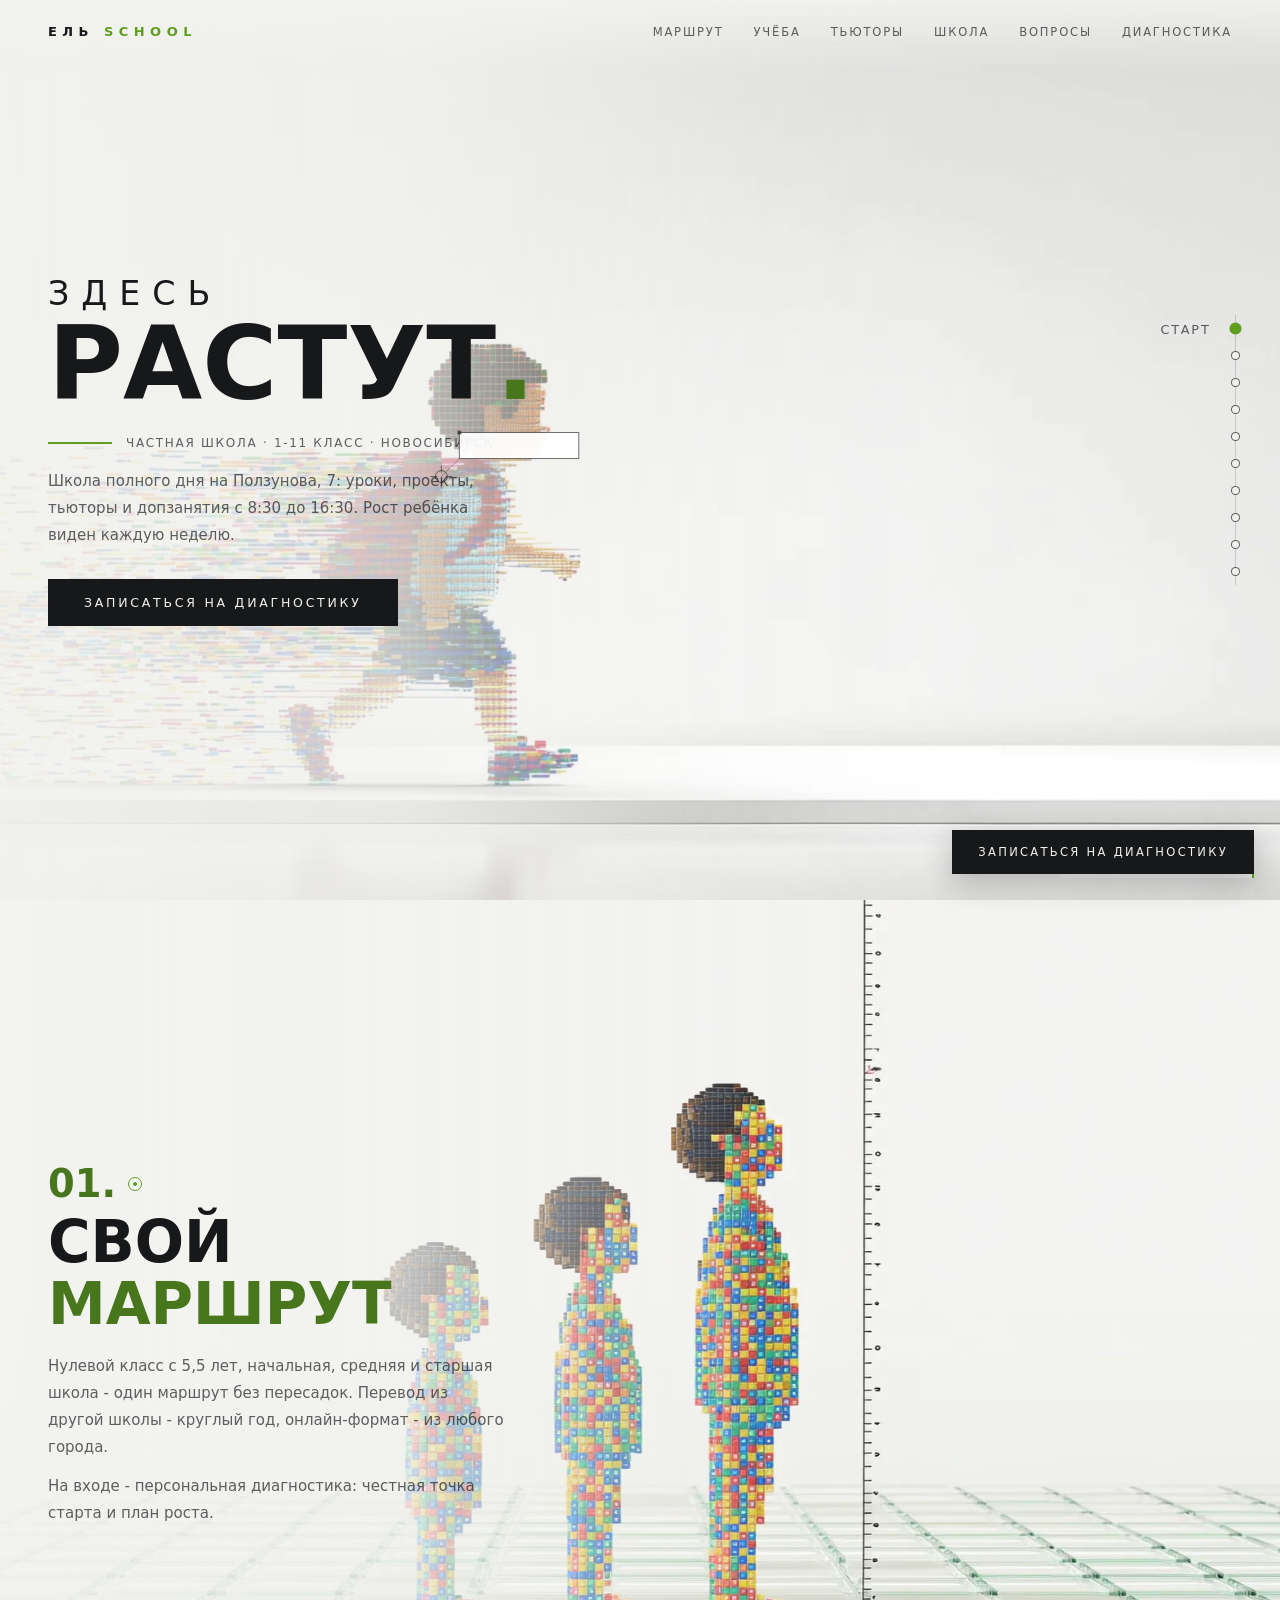
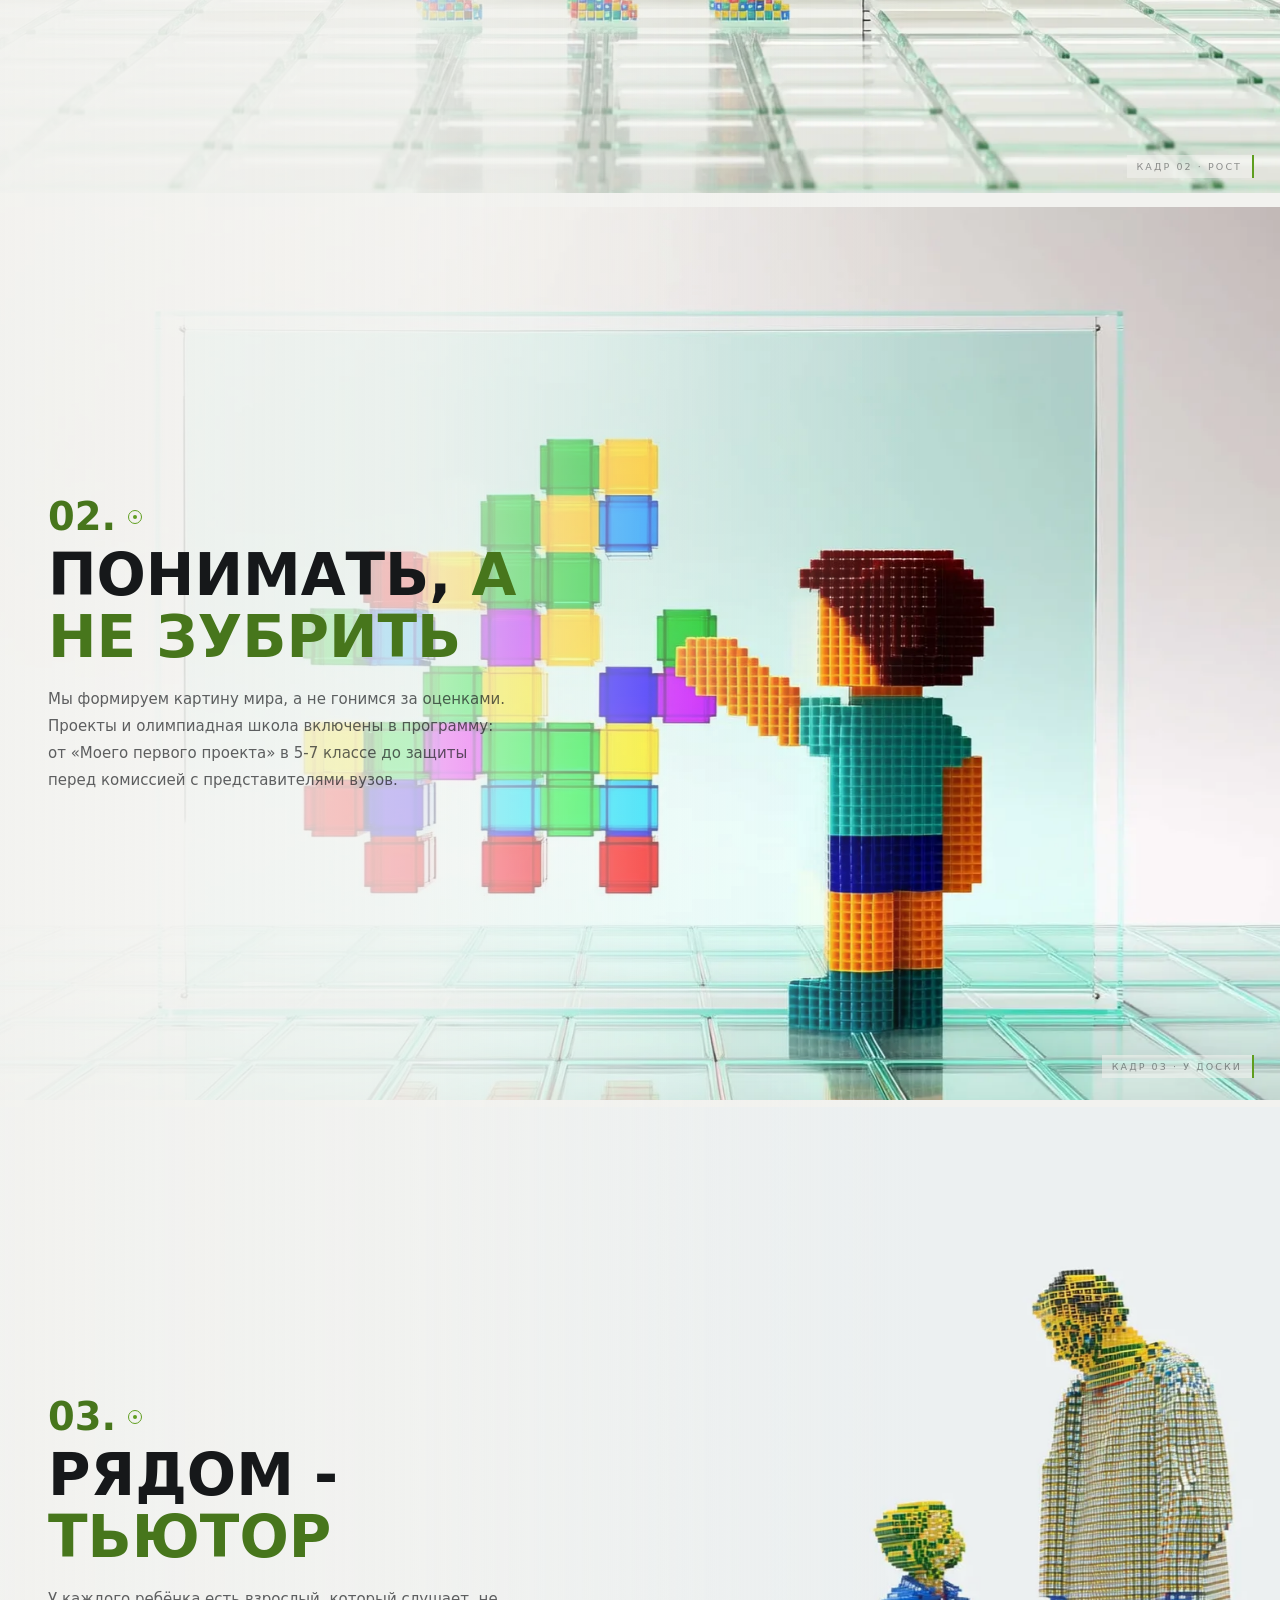
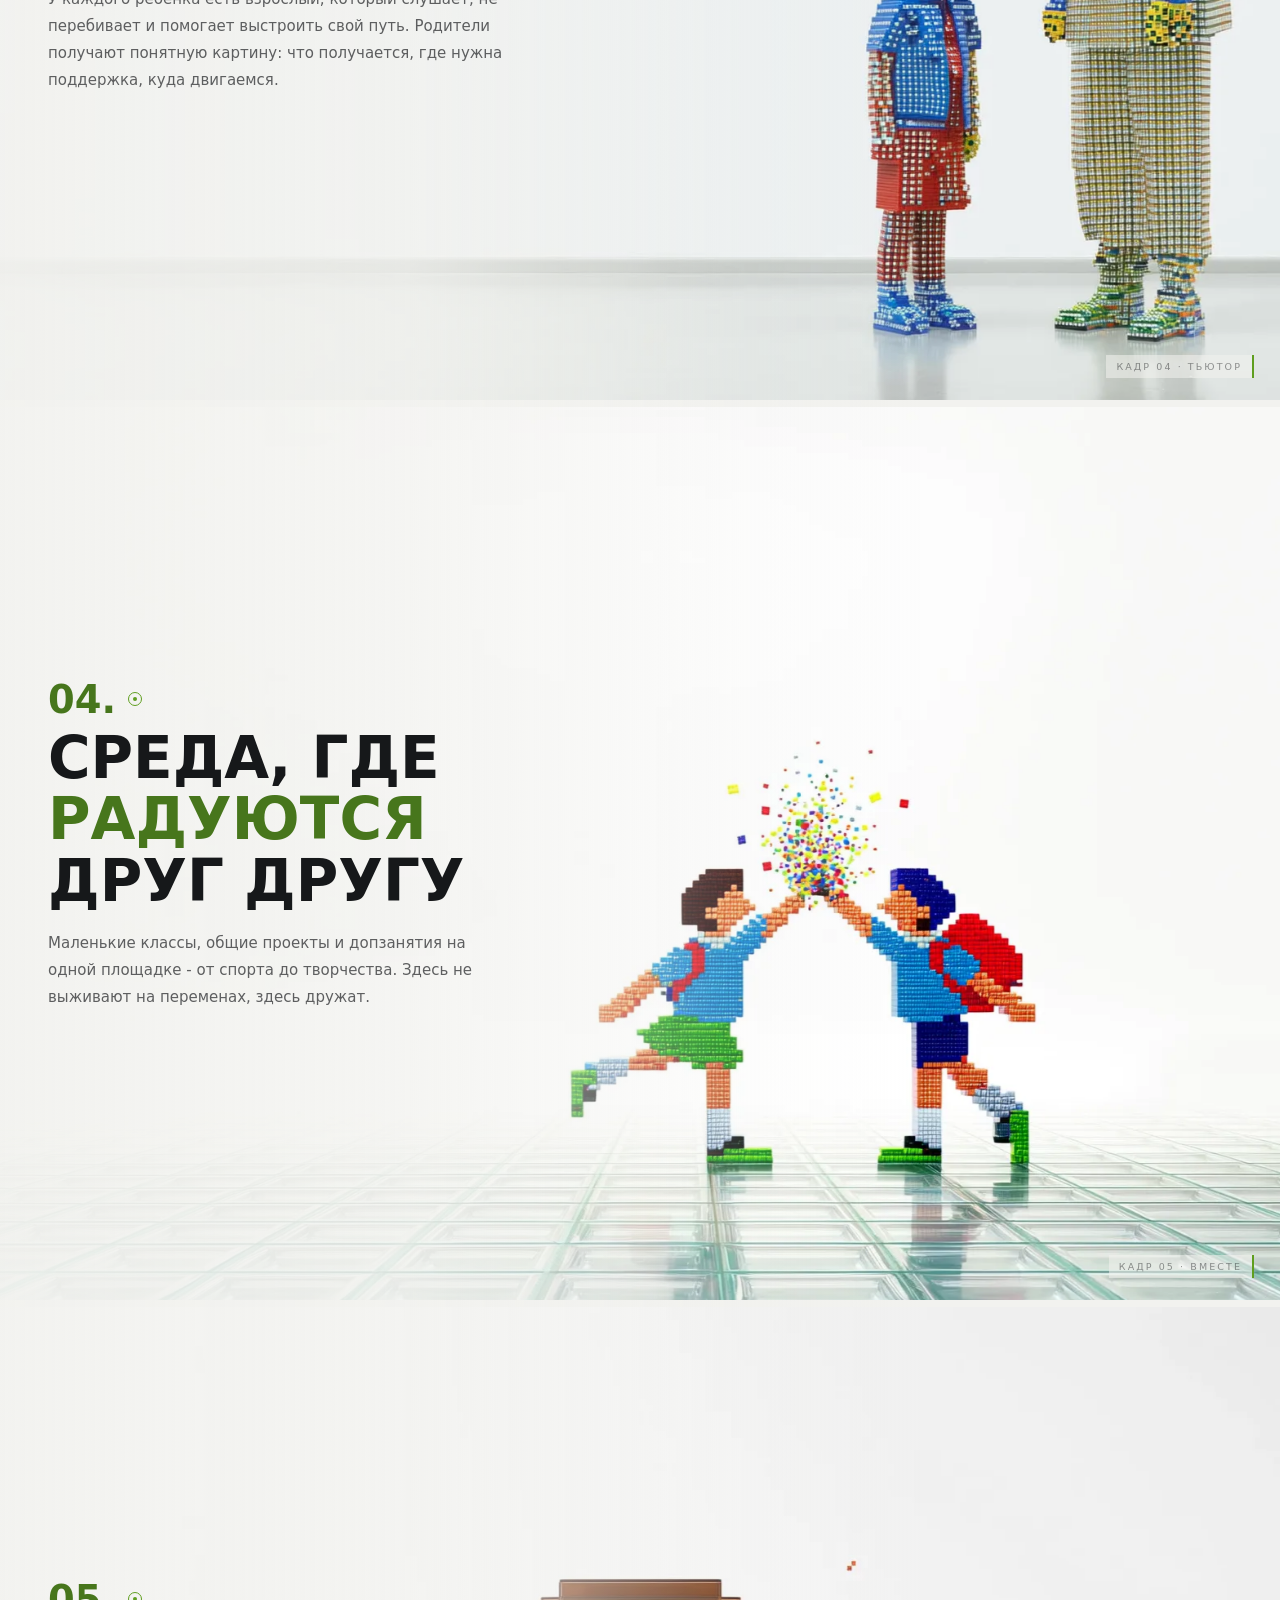
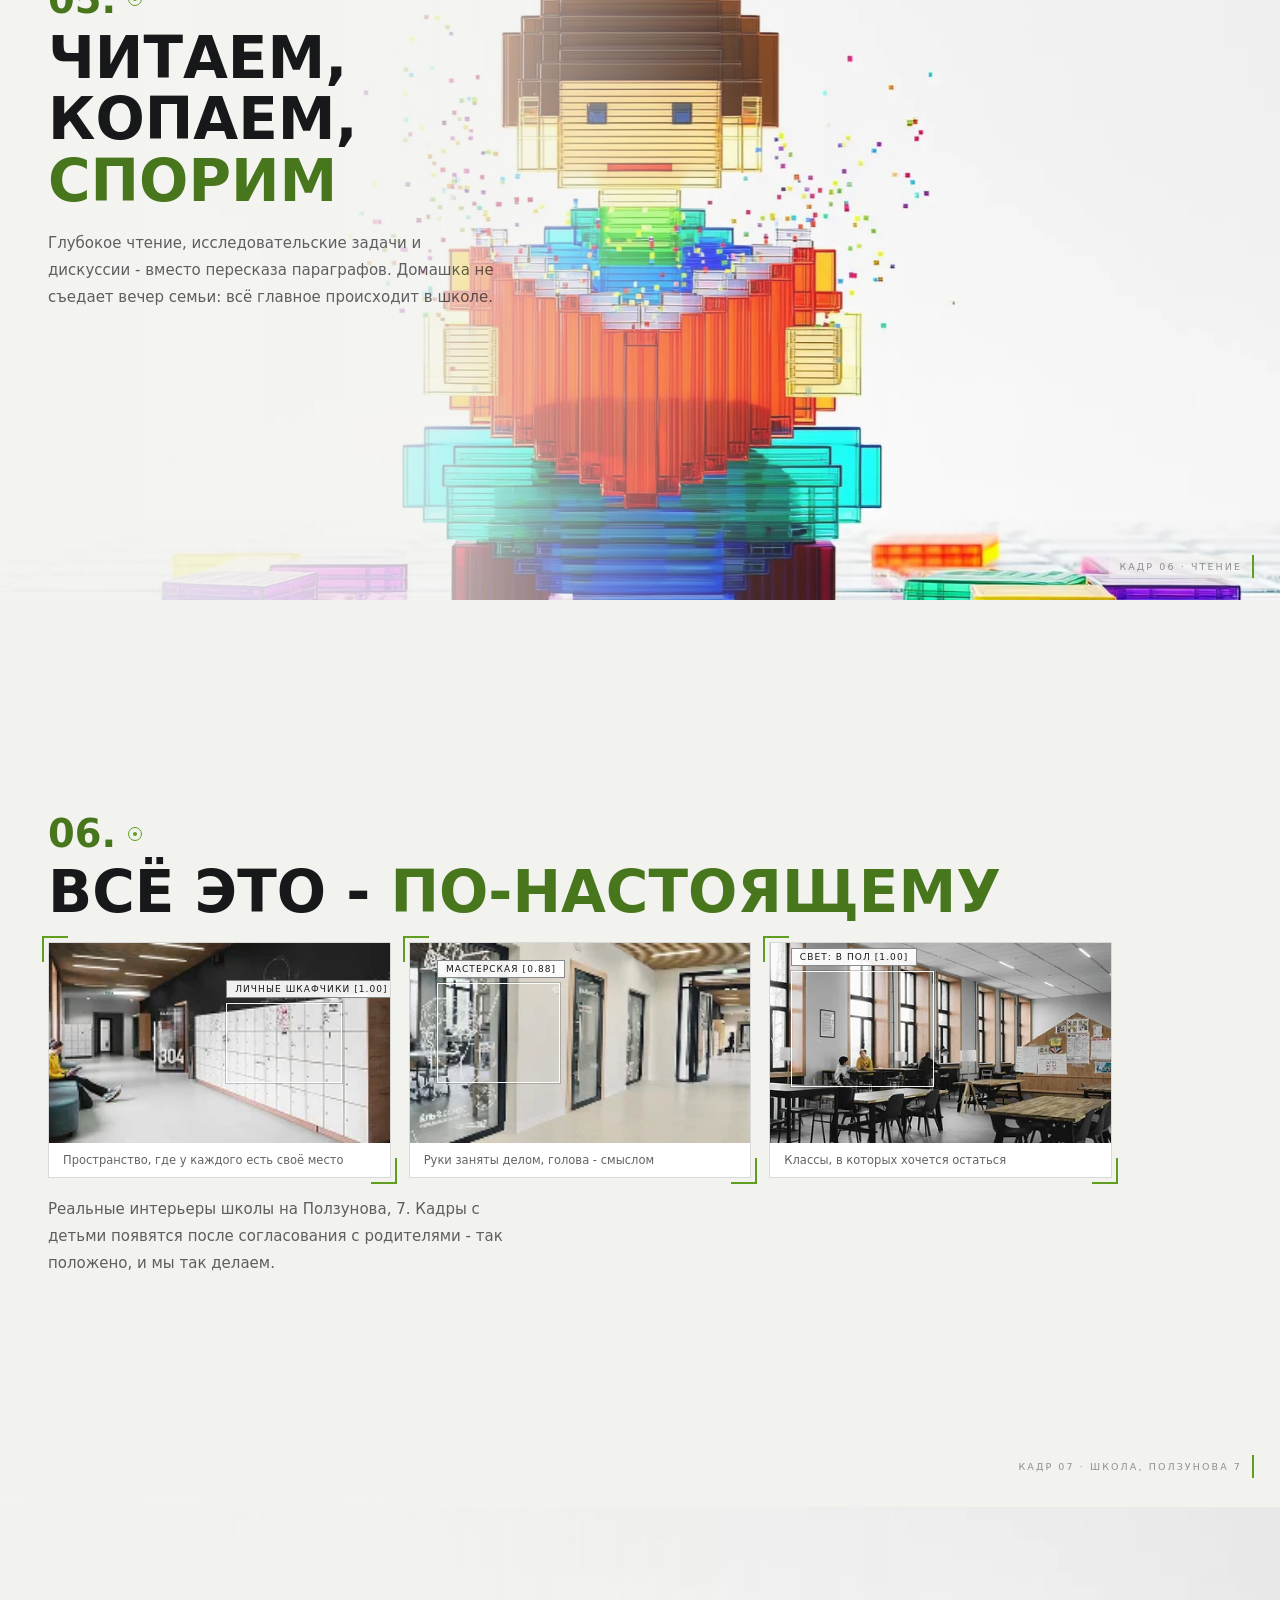
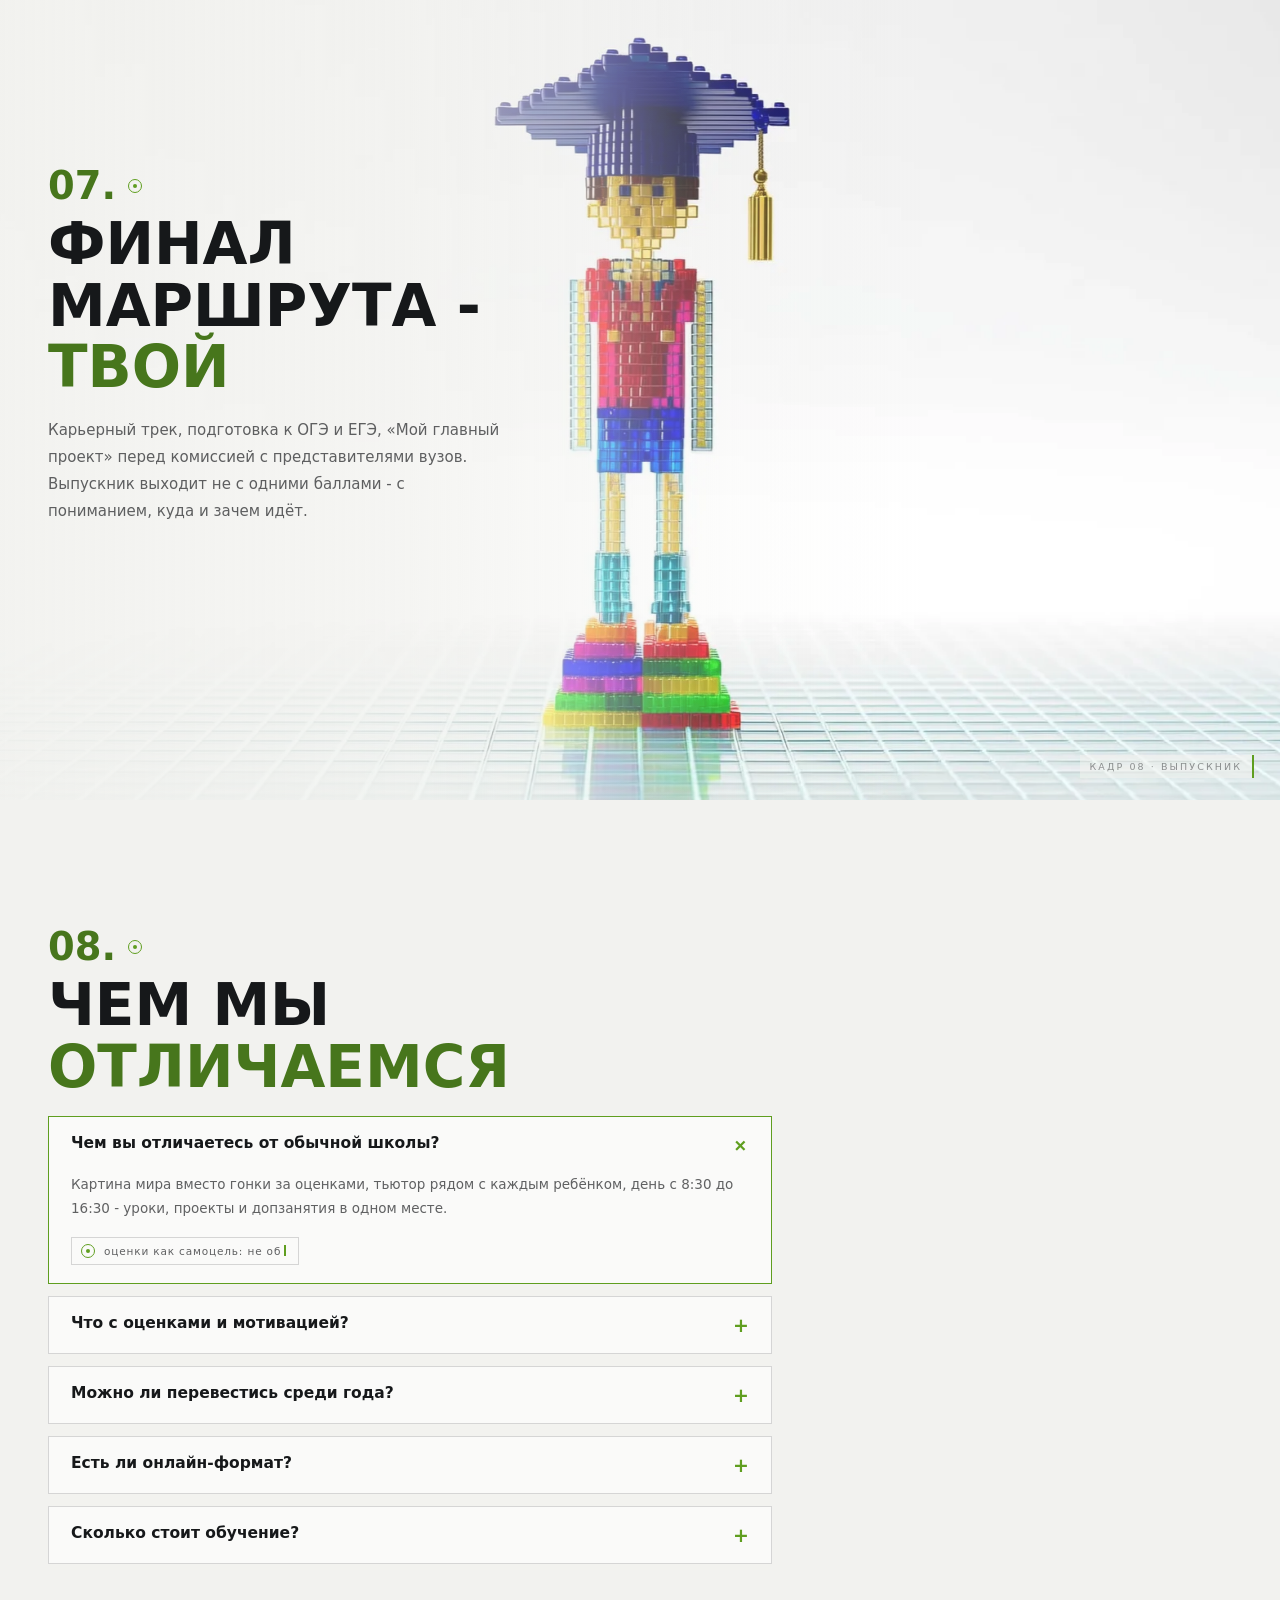
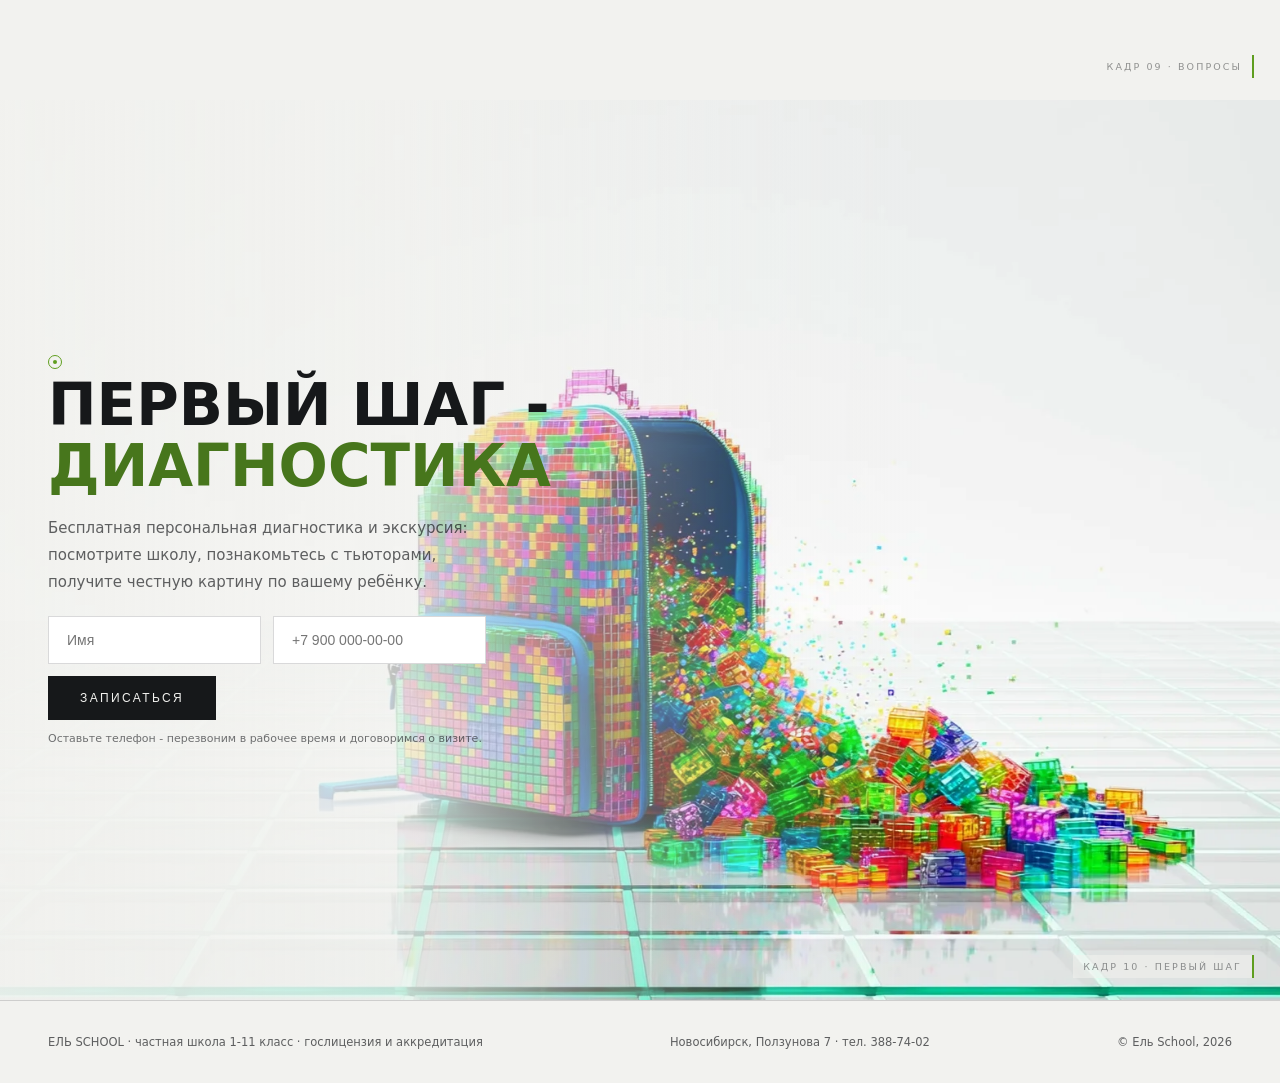
==== commit 30c345b9: "seo: add Google + Yandex site verification meta tags" ====
--- a/index.html
+++ b/index.html
@@ -1,6 +1,9 @@
 <!DOCTYPE html>
 <html lang="ru" class="no-js">
 <head>
+<meta name="yandex-verification" content="479fddd1280a2234" />
+<meta name="google-site-verification" content="HDJLZZCWfDBTG7onQmgxy28xa-UuefuW6zg4X1xIsTk" />
+
 <meta charset="UTF-8">
 <meta name="viewport" content="width=device-width, initial-scale=1.0">
 <title>Ель School - частная школа 1-11 класс в Новосибирске. Поступление</title>
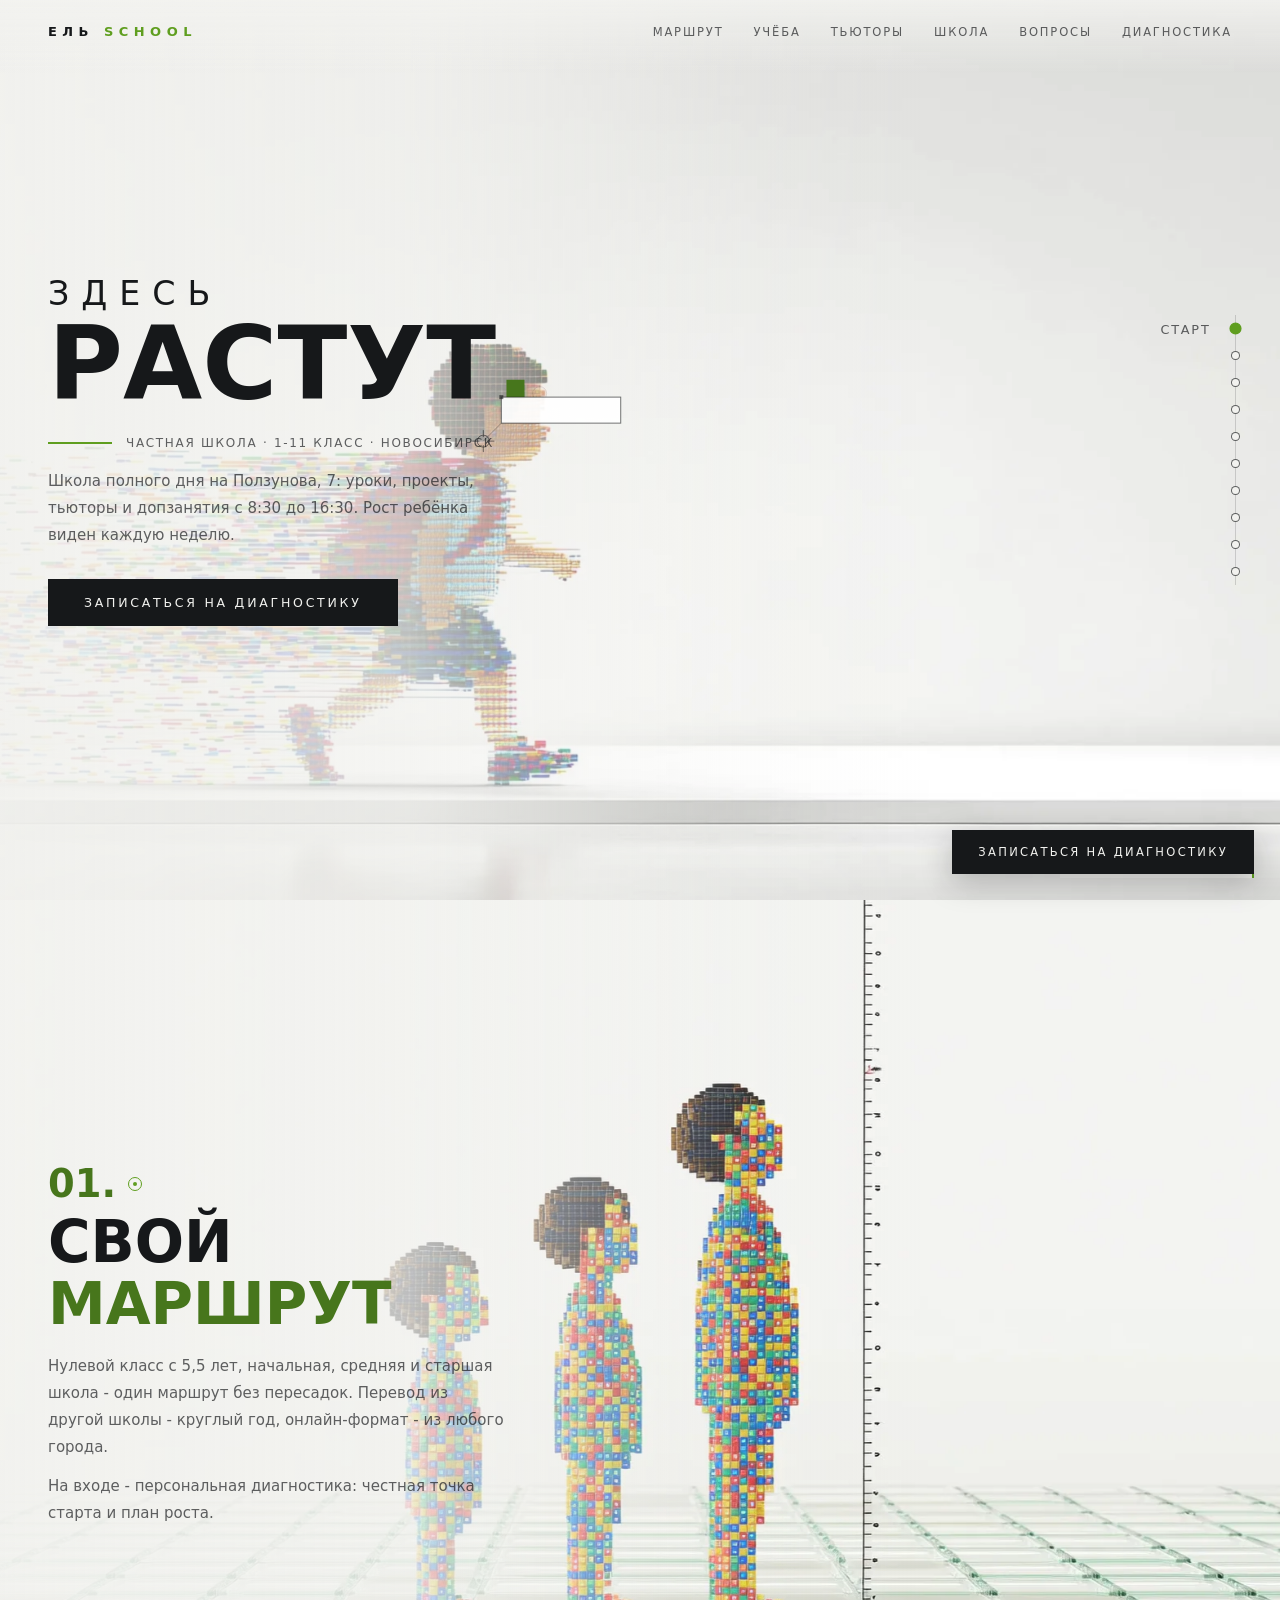
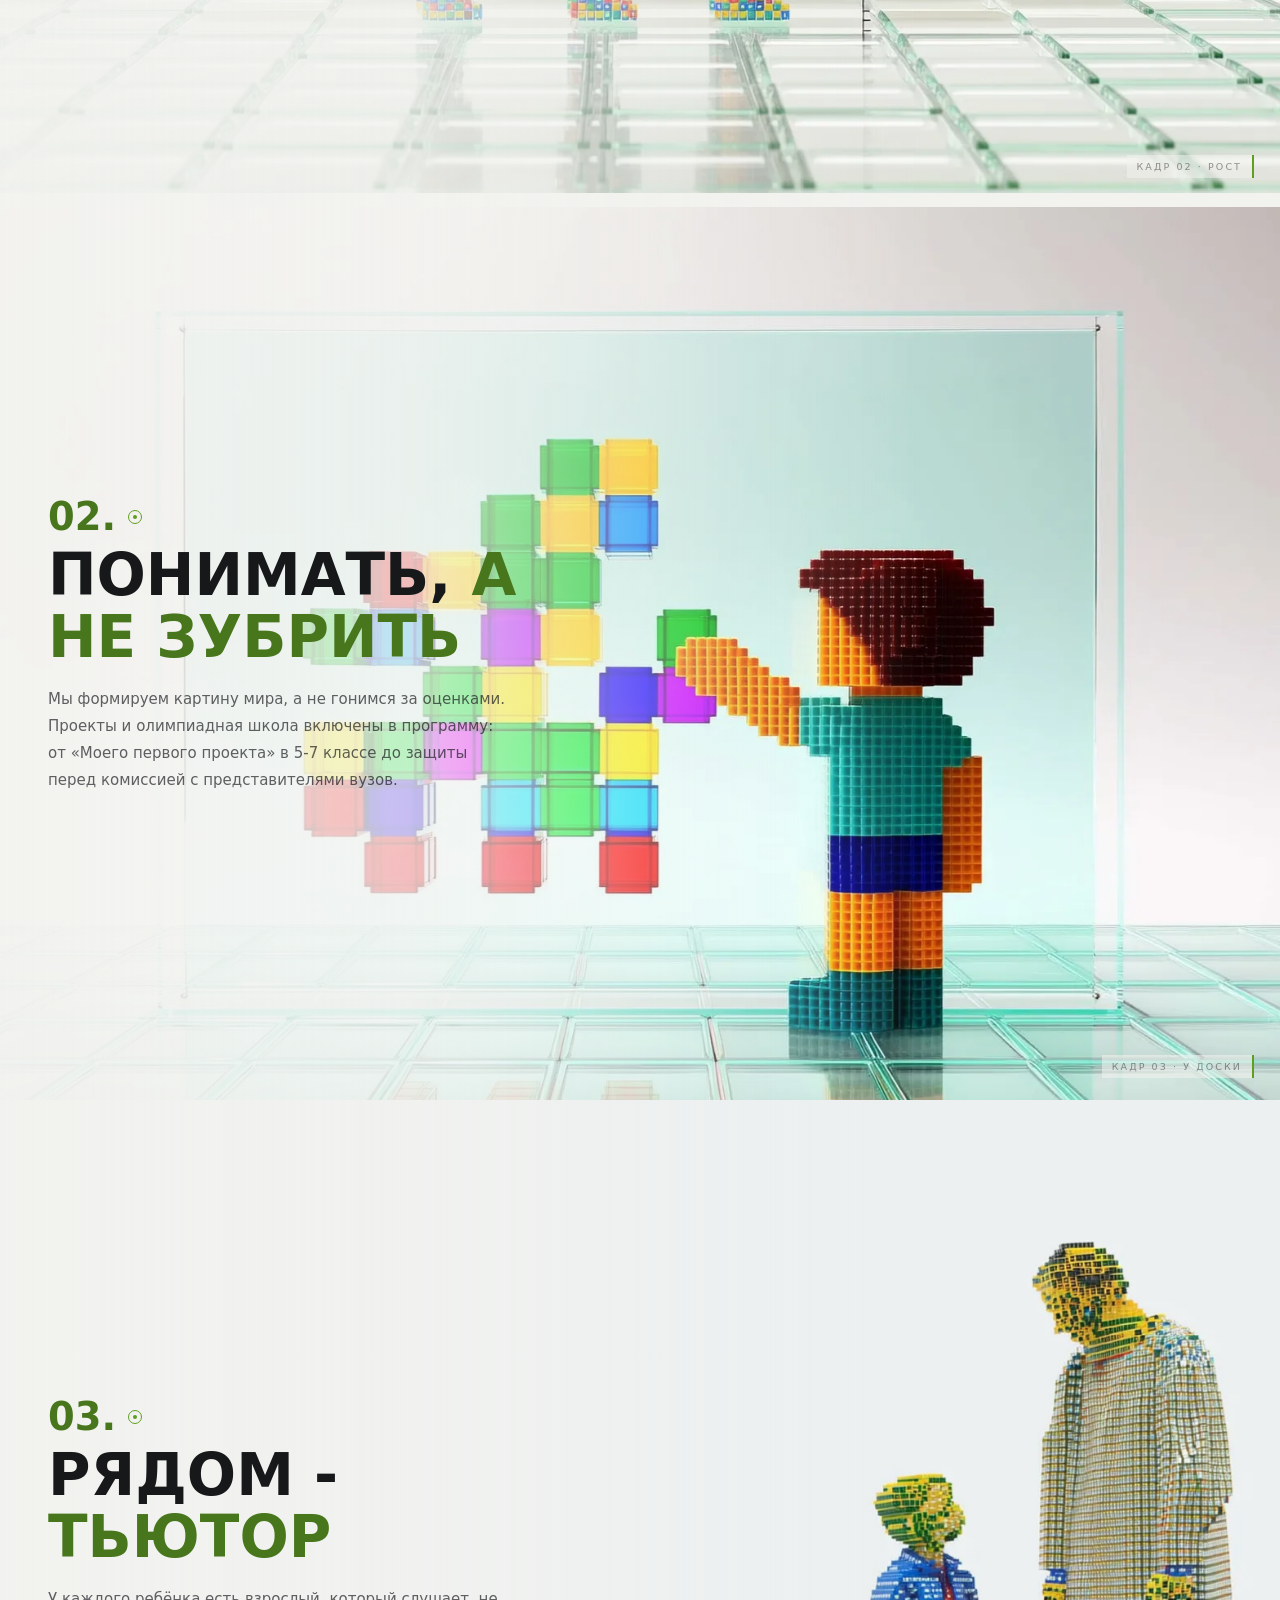
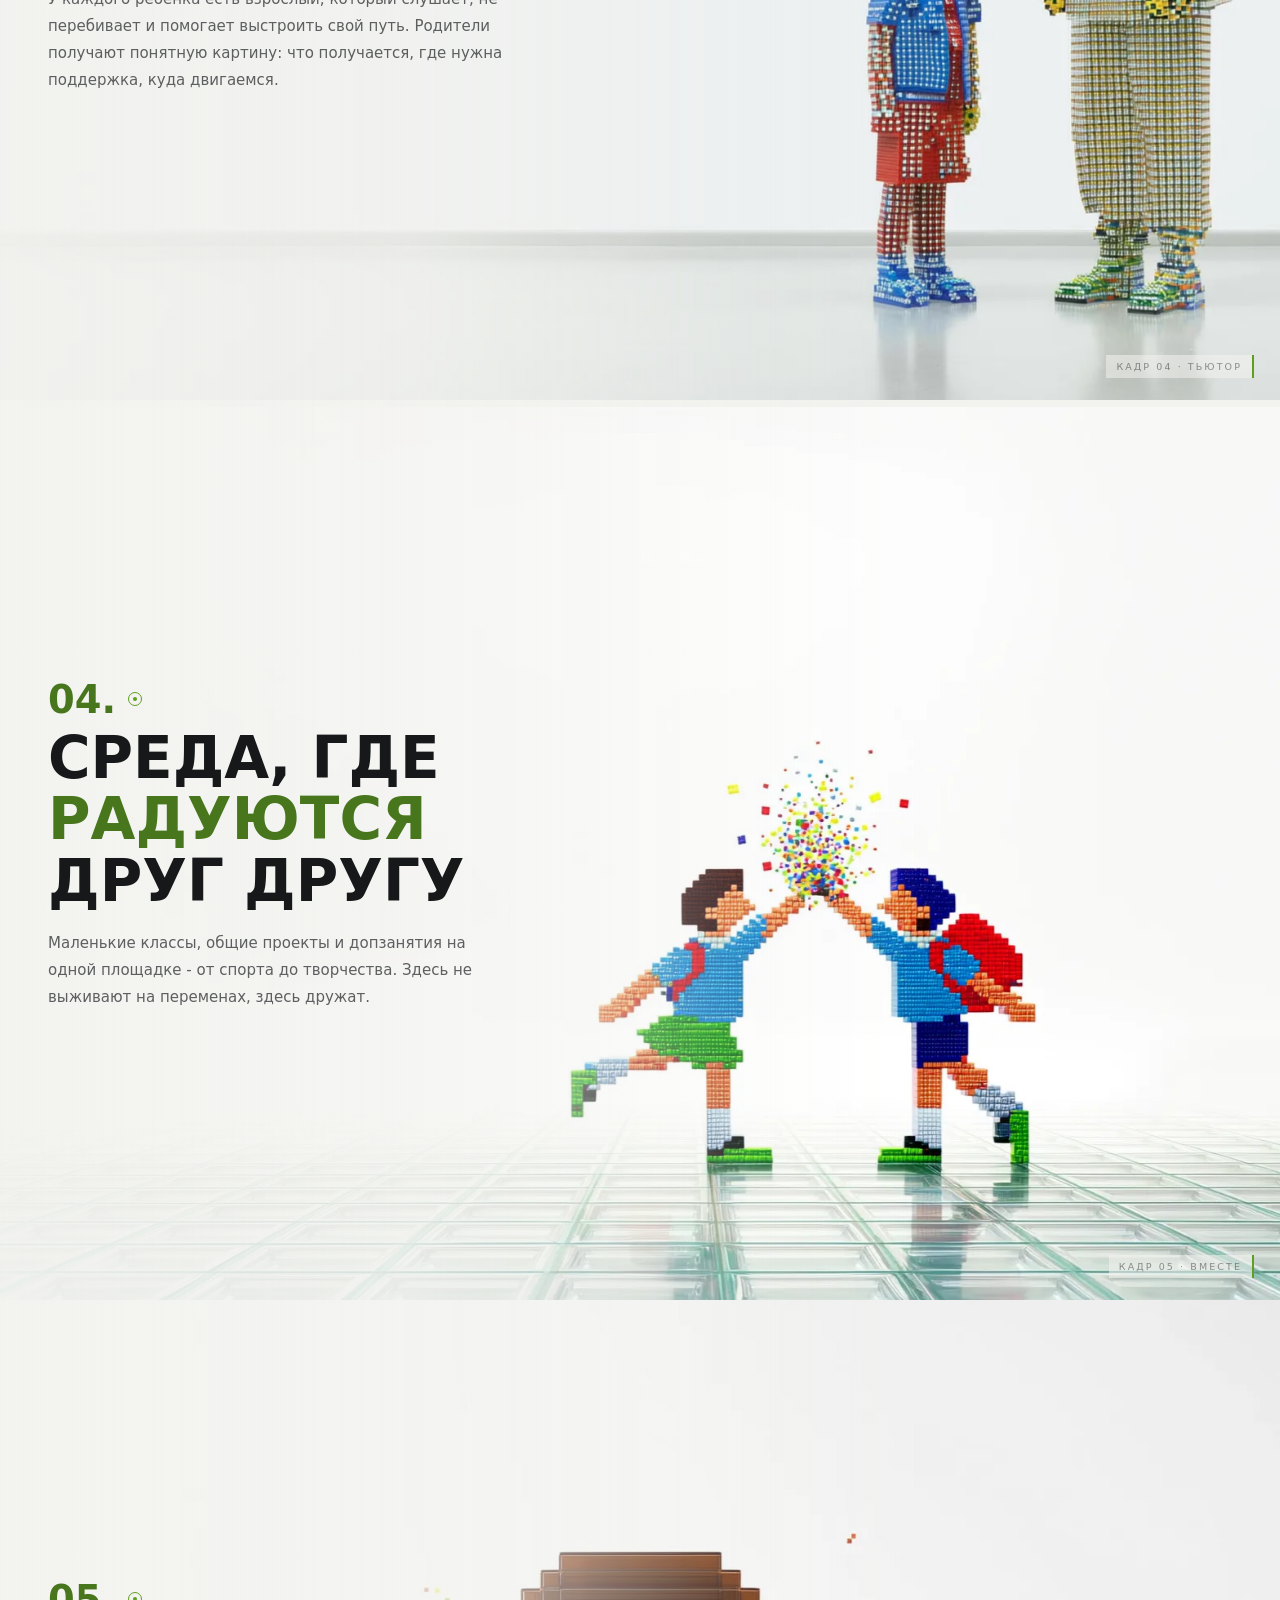
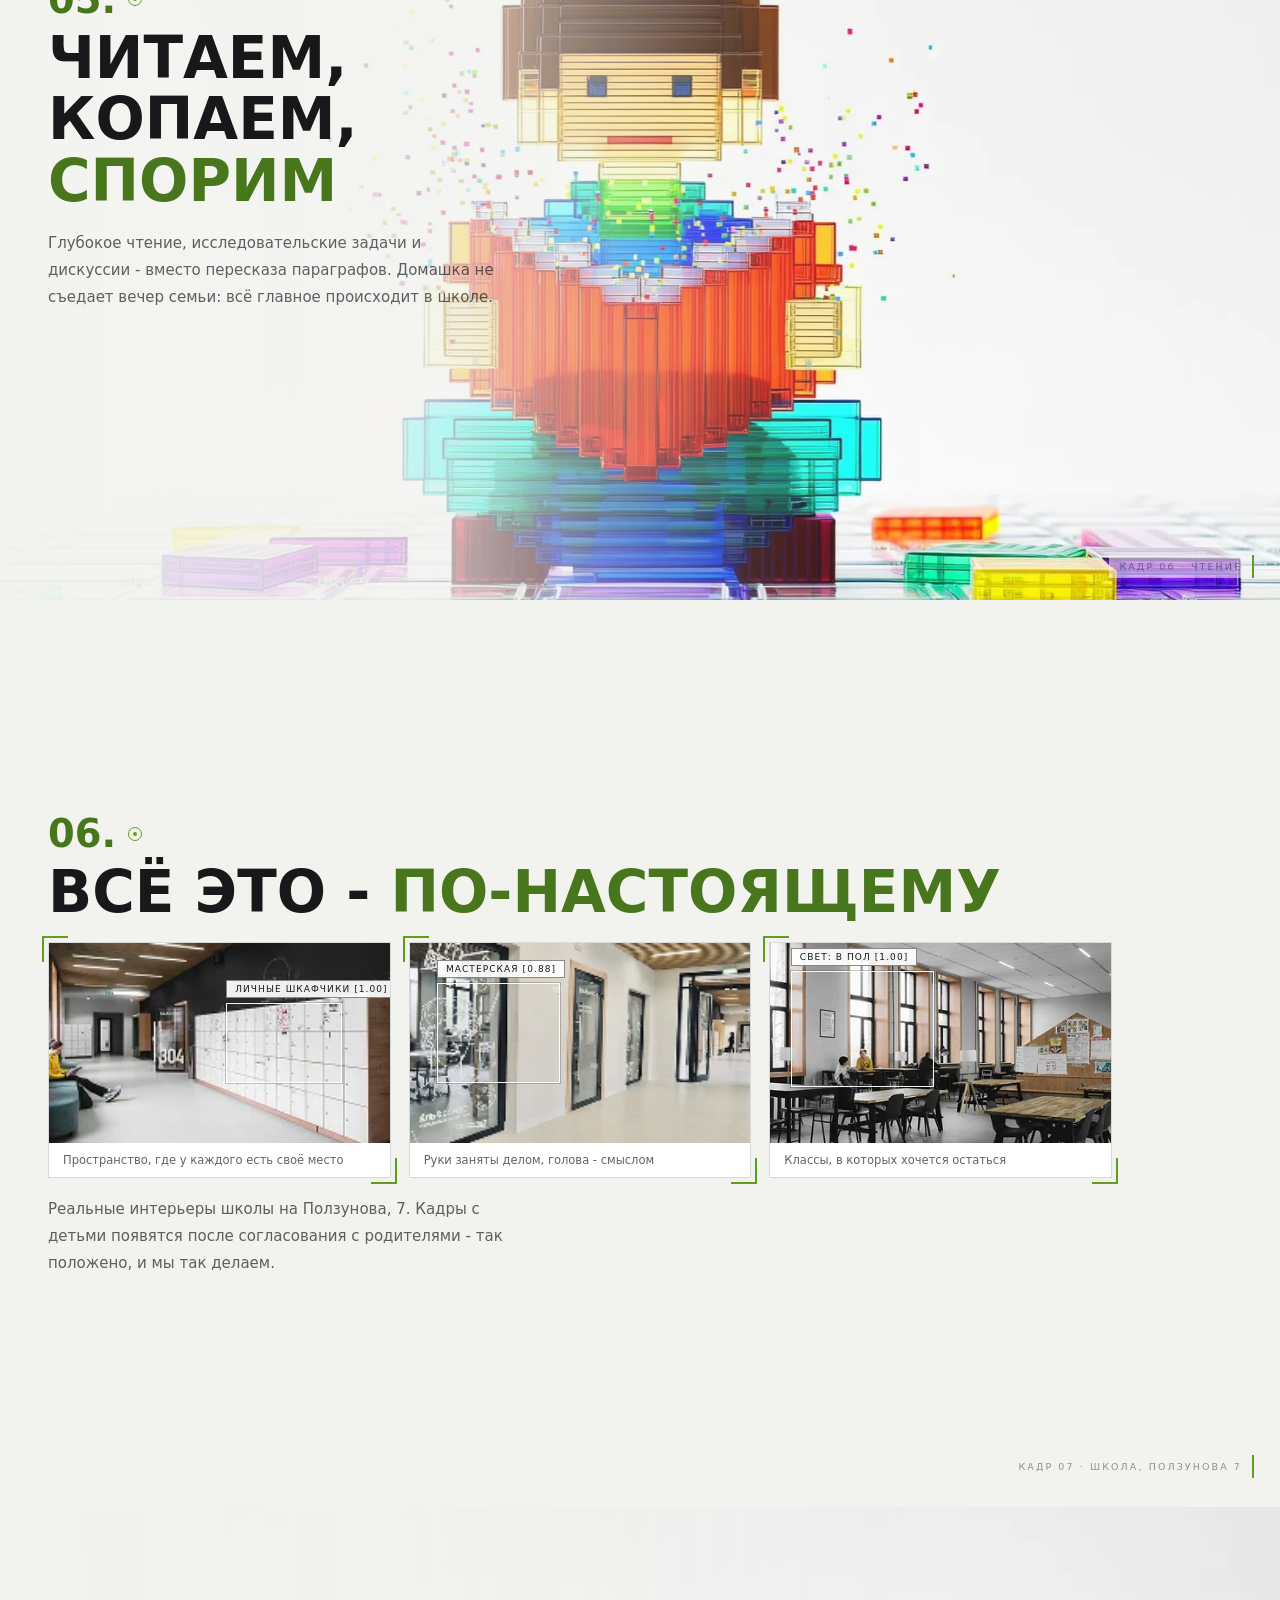
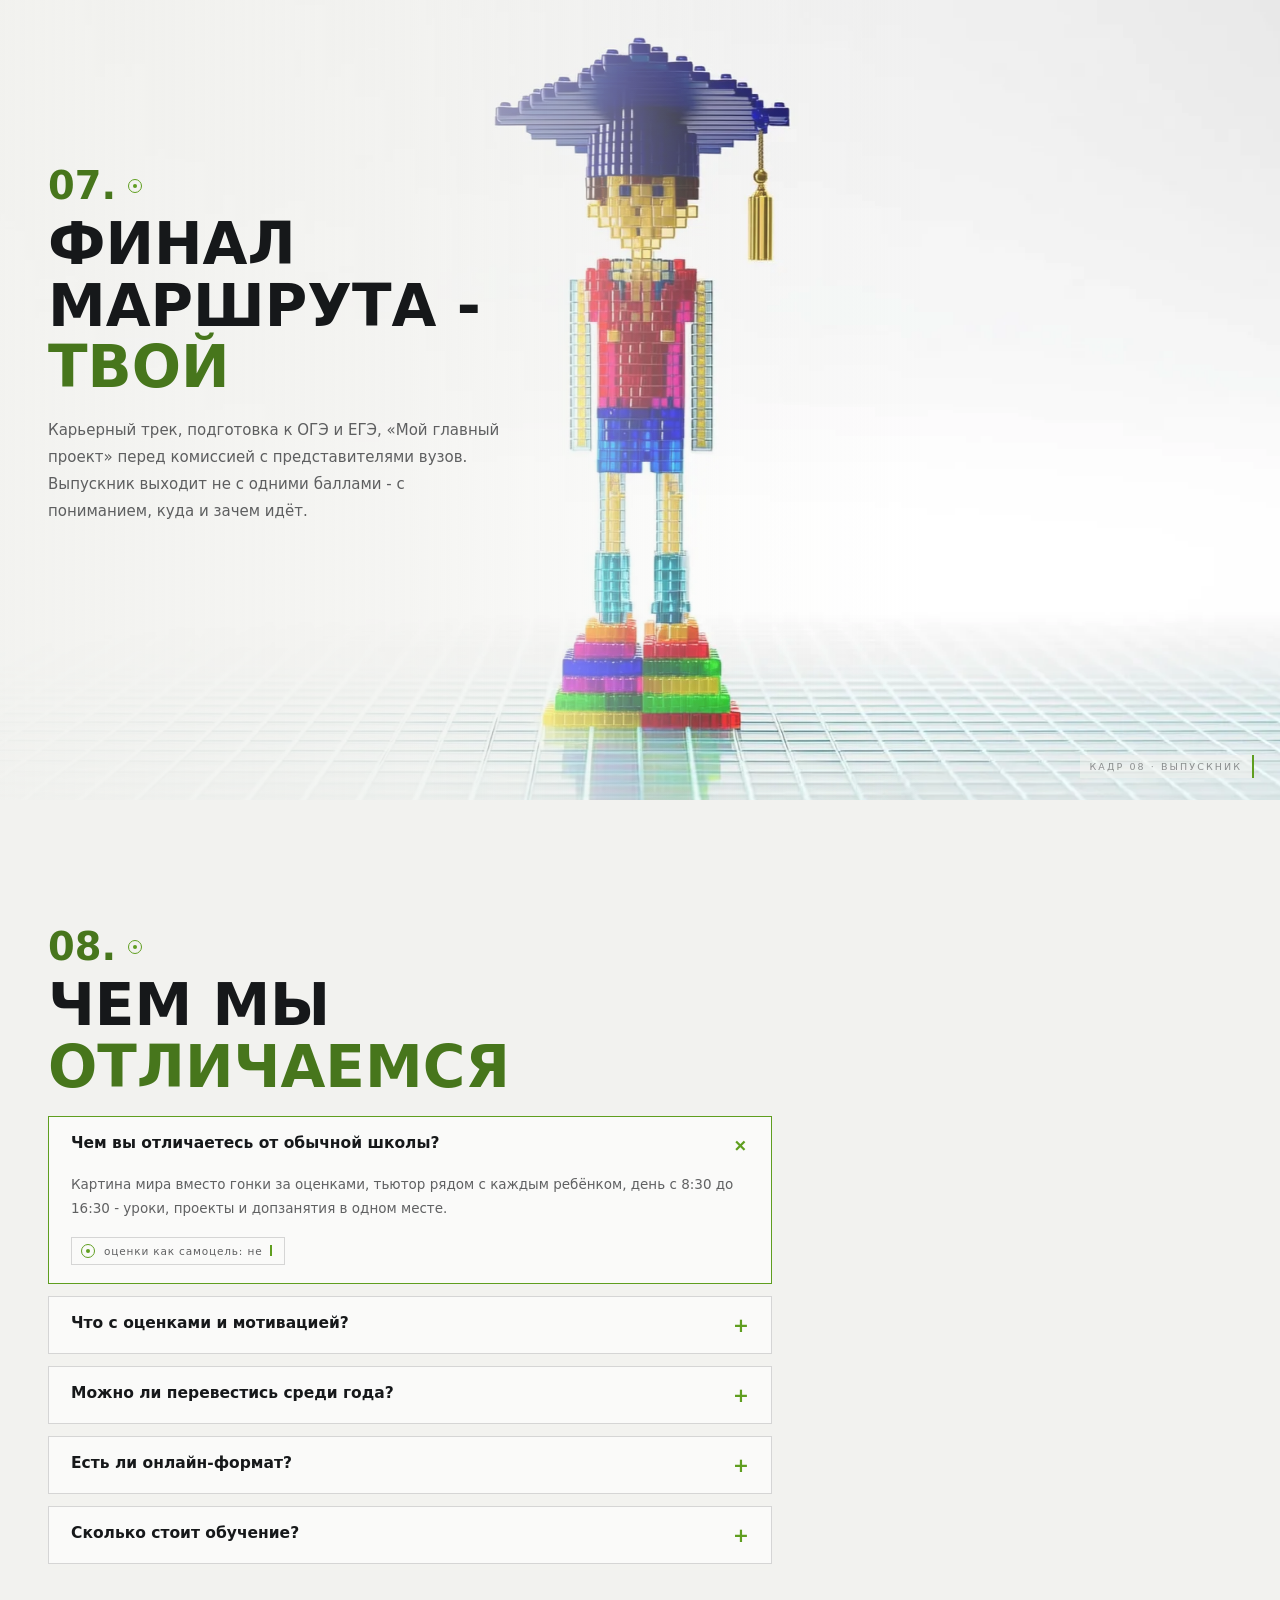
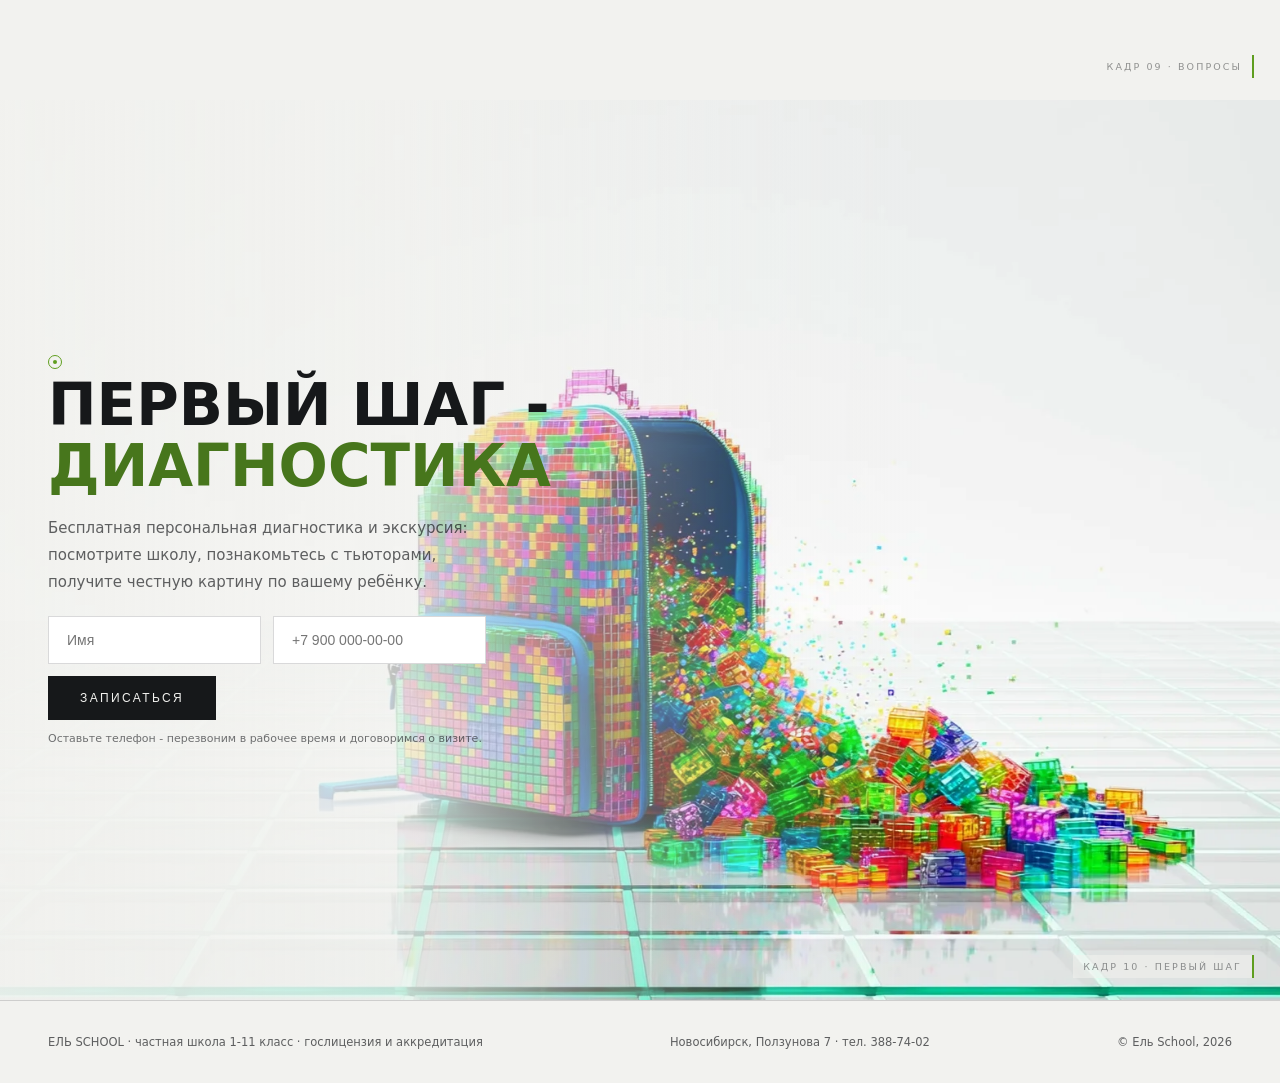
==== commit b1159c79: "feat(seo): разметка школы, ИИ-доступ и чистка меток в индексе JSON-LD на всех страницах: School с ад" ====
--- a/index.html
+++ b/index.html
@@ -17,6 +17,7 @@
 <meta property="og:image:width" content="1200">
 <meta property="og:image:height" content="630">
 <meta name="twitter:card" content="summary_large_image">
+<meta name="twitter:image" content="https://elschool.tech/og-cover.jpg">
 <link rel="canonical" href="https://elschool.tech/">
 <link rel="icon" type="image/svg+xml" href="favicon.svg">
 <!-- Yandex.Metrika -->
@@ -122,6 +123,8 @@
   .content .cta:hover{background:var(--accent);color:#fff}
 
   /* hero-слайд: крупная типографика */
+  .hero-t .hero-title{margin:0;font-weight:inherit;font-size:inherit;line-height:inherit}
+  .hero-t .thin,.hero-t .fat{display:block}
   .hero-t .thin{font-size:clamp(20px,2.6vw,36px);font-weight:200;letter-spacing:.36em;text-transform:uppercase}
   .hero-t .fat{font-size:clamp(52px,8vw,112px);font-weight:800;line-height:1;text-transform:uppercase}
   .hero-t .fat em{font-style:normal;color:var(--accent-ink)}
@@ -289,6 +292,34 @@
     footer.site{padding:24px 20px;font-size:10.5px}
   }
 </style>
+<script type="application/ld+json">
+{
+  "@context": "https://schema.org",
+  "@type": "School",
+  "@id": "https://elschool.tech/#school",
+  "name": "Ель School",
+  "alternateName": "ЧОУ «Школа Будущего НСК»",
+  "description": "Частная школа полного дня, 1-11 класс. Государственная лицензия и аккредитация, тьютор за каждым классом, самоподготовка и 18 направлений кружков на территории.",
+  "url": "https://elschool.tech/",
+  "telephone": "+7-383-388-74-02",
+  "address": {
+    "@type": "PostalAddress",
+    "streetAddress": "ул. Ползунова, 7",
+    "addressLocality": "Новосибирск",
+    "addressRegion": "Новосибирская область",
+    "addressCountry": "RU"
+  },
+  "areaServed": {
+    "@type": "City",
+    "name": "Новосибирск"
+  },
+  "sameAs": [
+    "https://el.school/",
+    "https://vk.com/el.school_nsk",
+    "https://t.me/elschoolonline"
+  ]
+}
+</script>
 </head>
 <body>
 <canvas id="gz"></canvas>
@@ -317,8 +348,10 @@
   <div class="sbg"><video id="walkVid" src="gen/video-b-walk-web.mp4" poster="gen/var-b-walk.webp" autoplay muted playsinline></video></div>
   <div class="scrim"></div>
   <div class="content hero-t">
-    <div class="thin reveal">Здесь</div>
-    <div class="fat reveal">Растут<em>.</em></div>
+    <h1 class="hero-title">
+      <span class="thin reveal">Здесь</span>
+      <span class="fat reveal">Растут<em>.</em></span>
+    </h1>
     <div class="rule reveal"><i></i><span>Частная школа · 1-11 класс · Новосибирск</span></div>
     <p class="reveal" style="margin-top:18px">Школа полного дня на Ползунова, 7: уроки, проекты,
     тьюторы и допзанятия с 8:30 до 16:30. Рост ребёнка виден каждую неделю.</p>
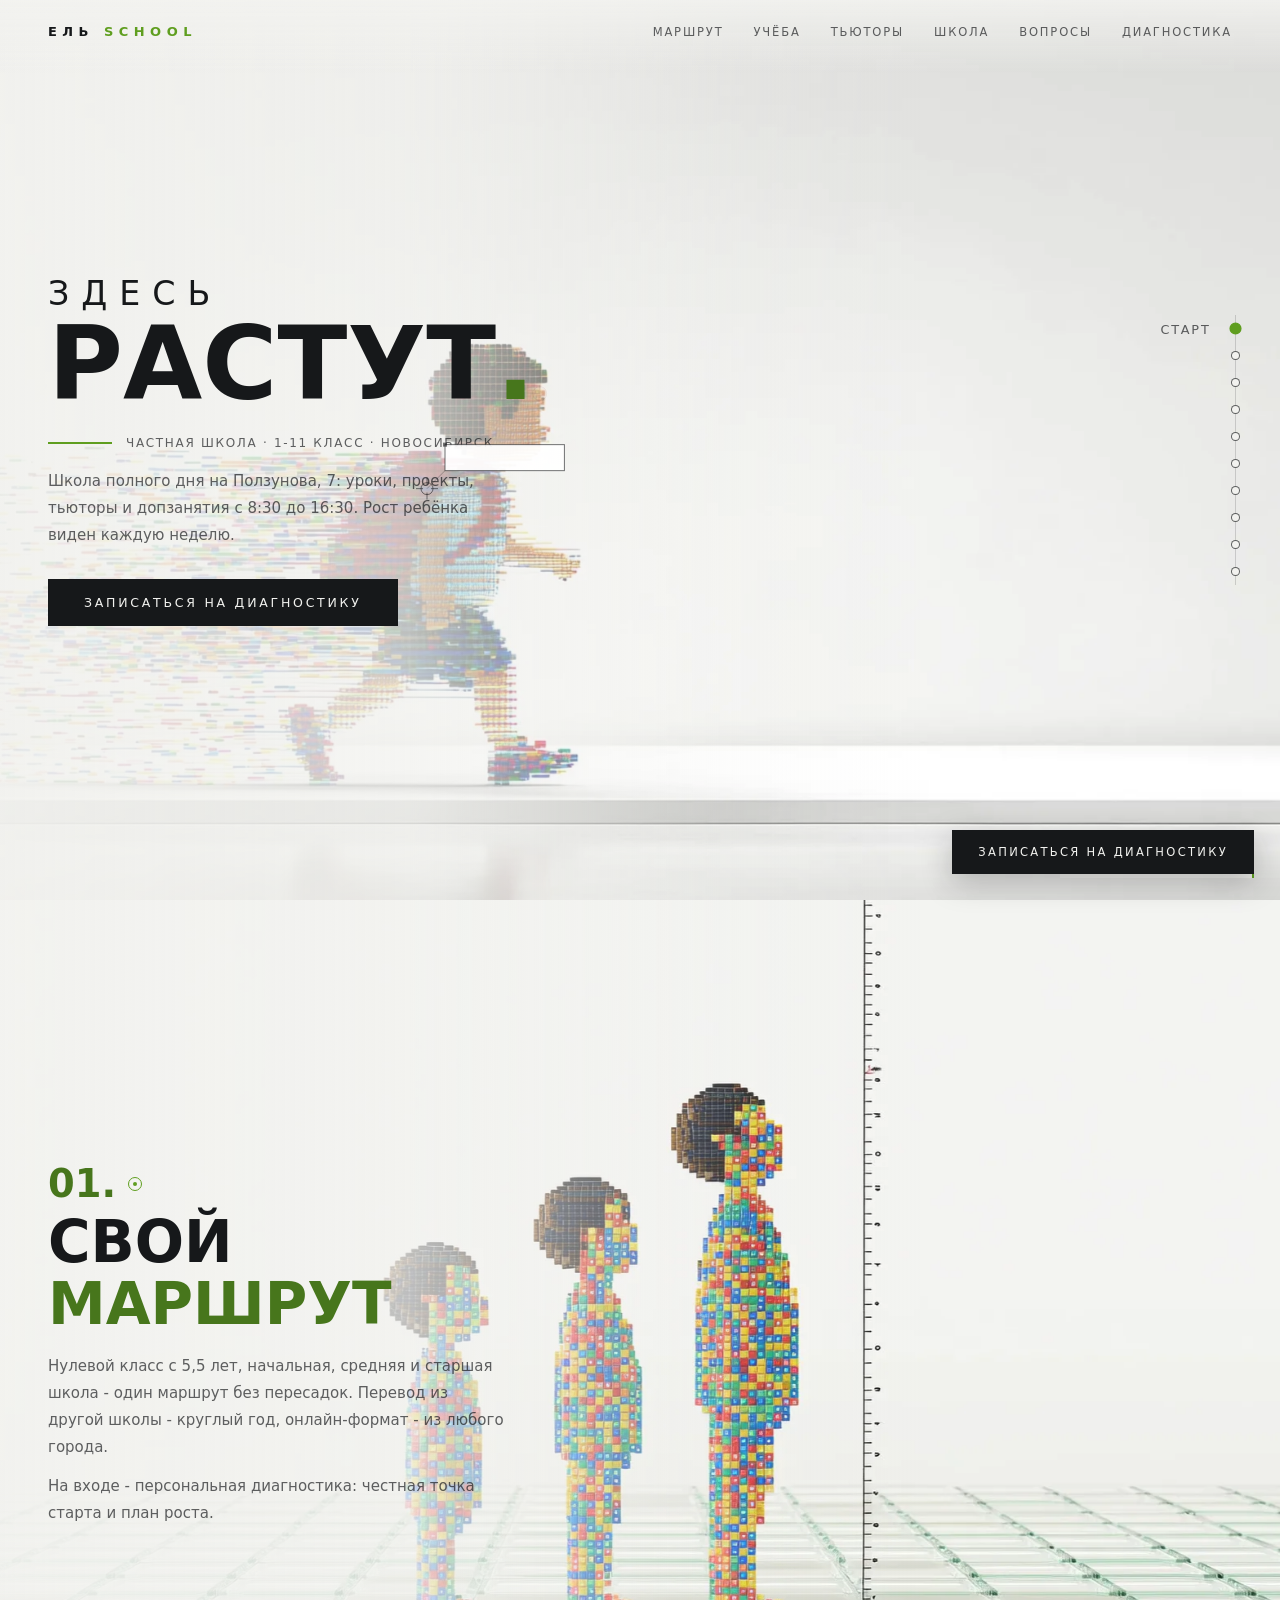
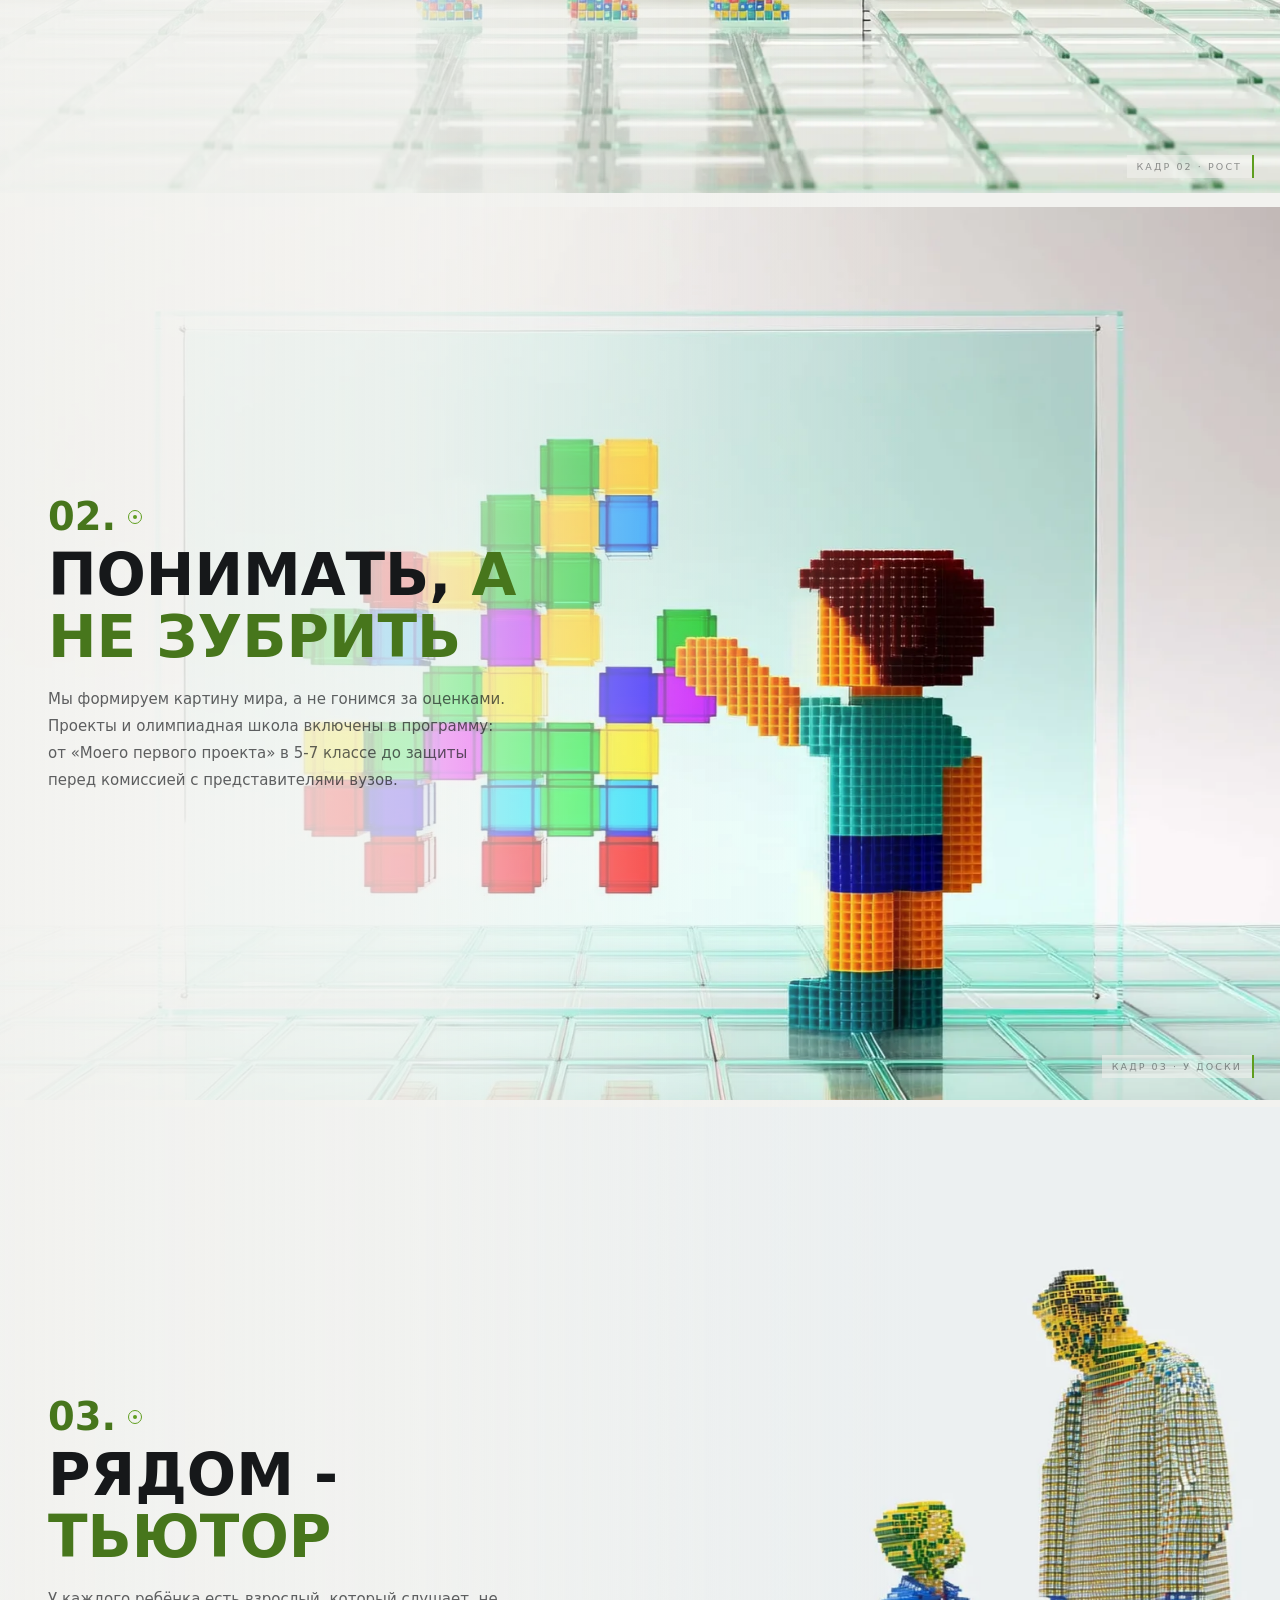
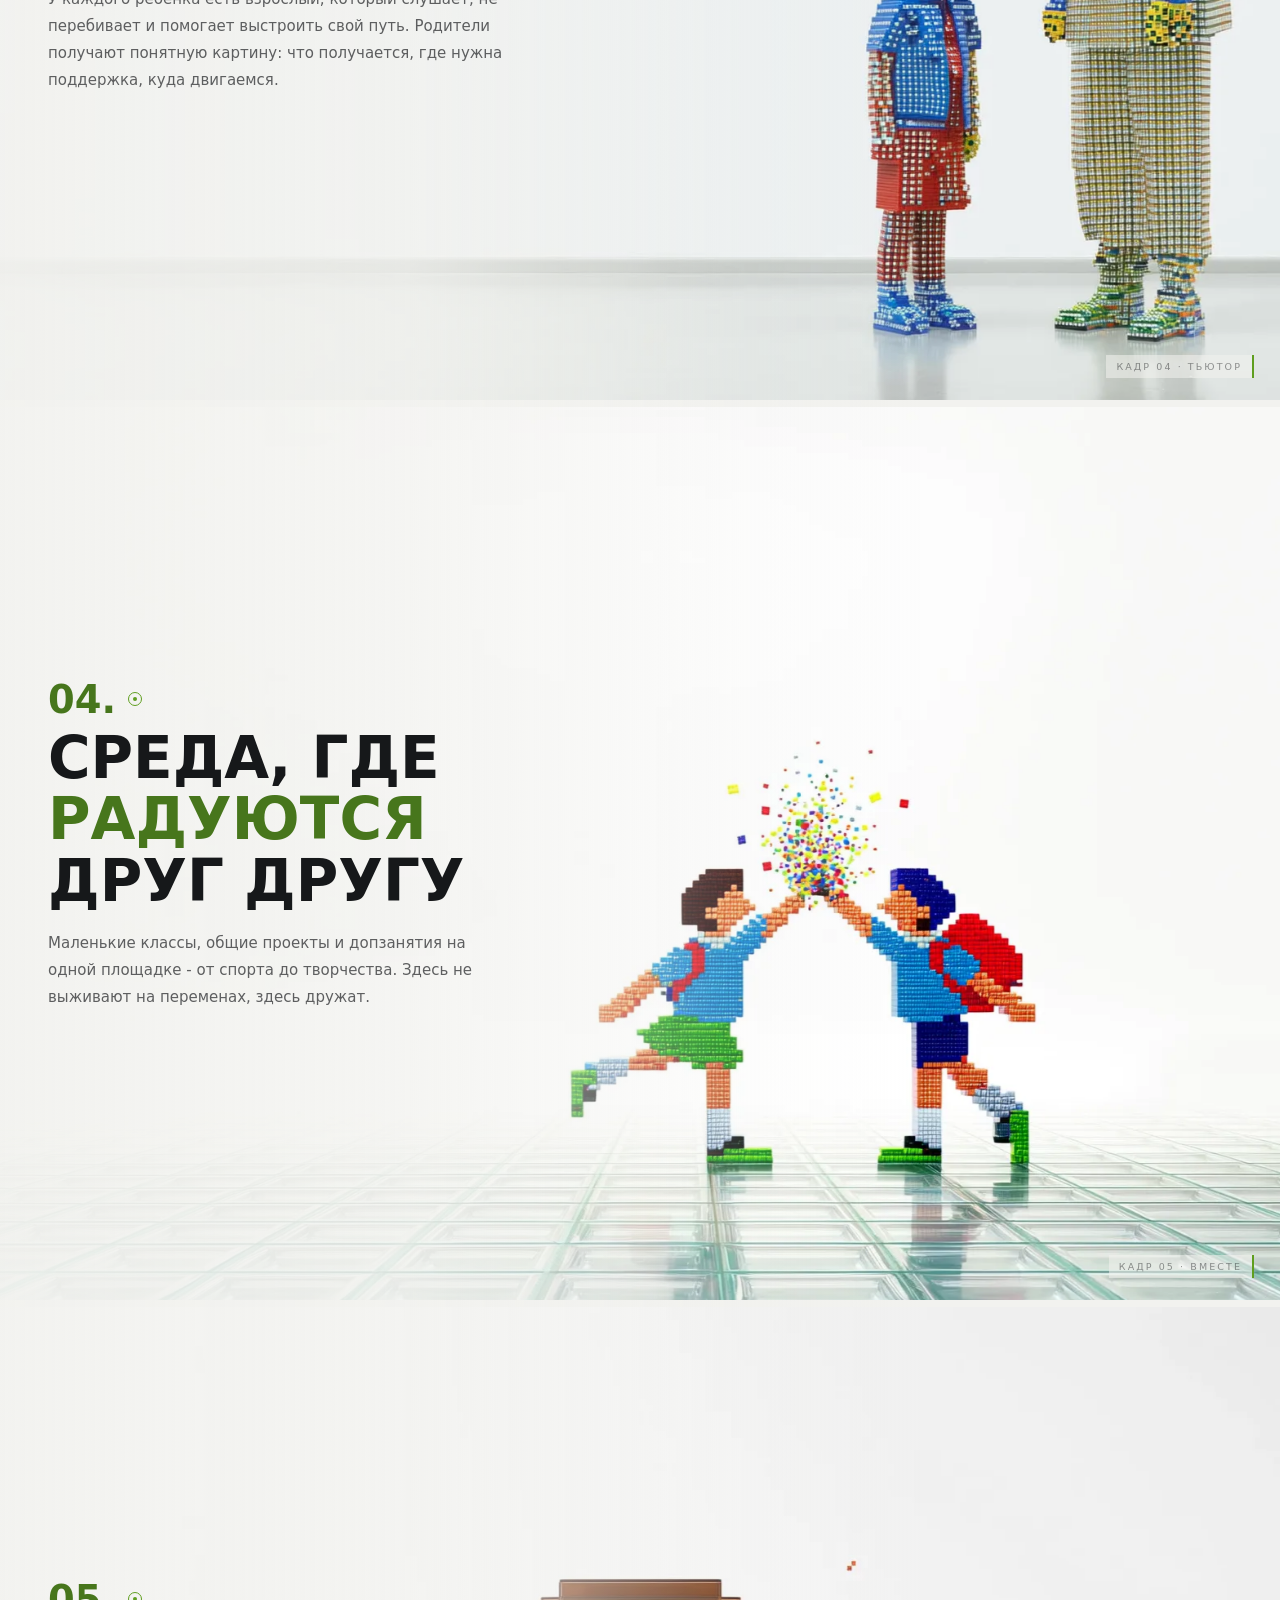
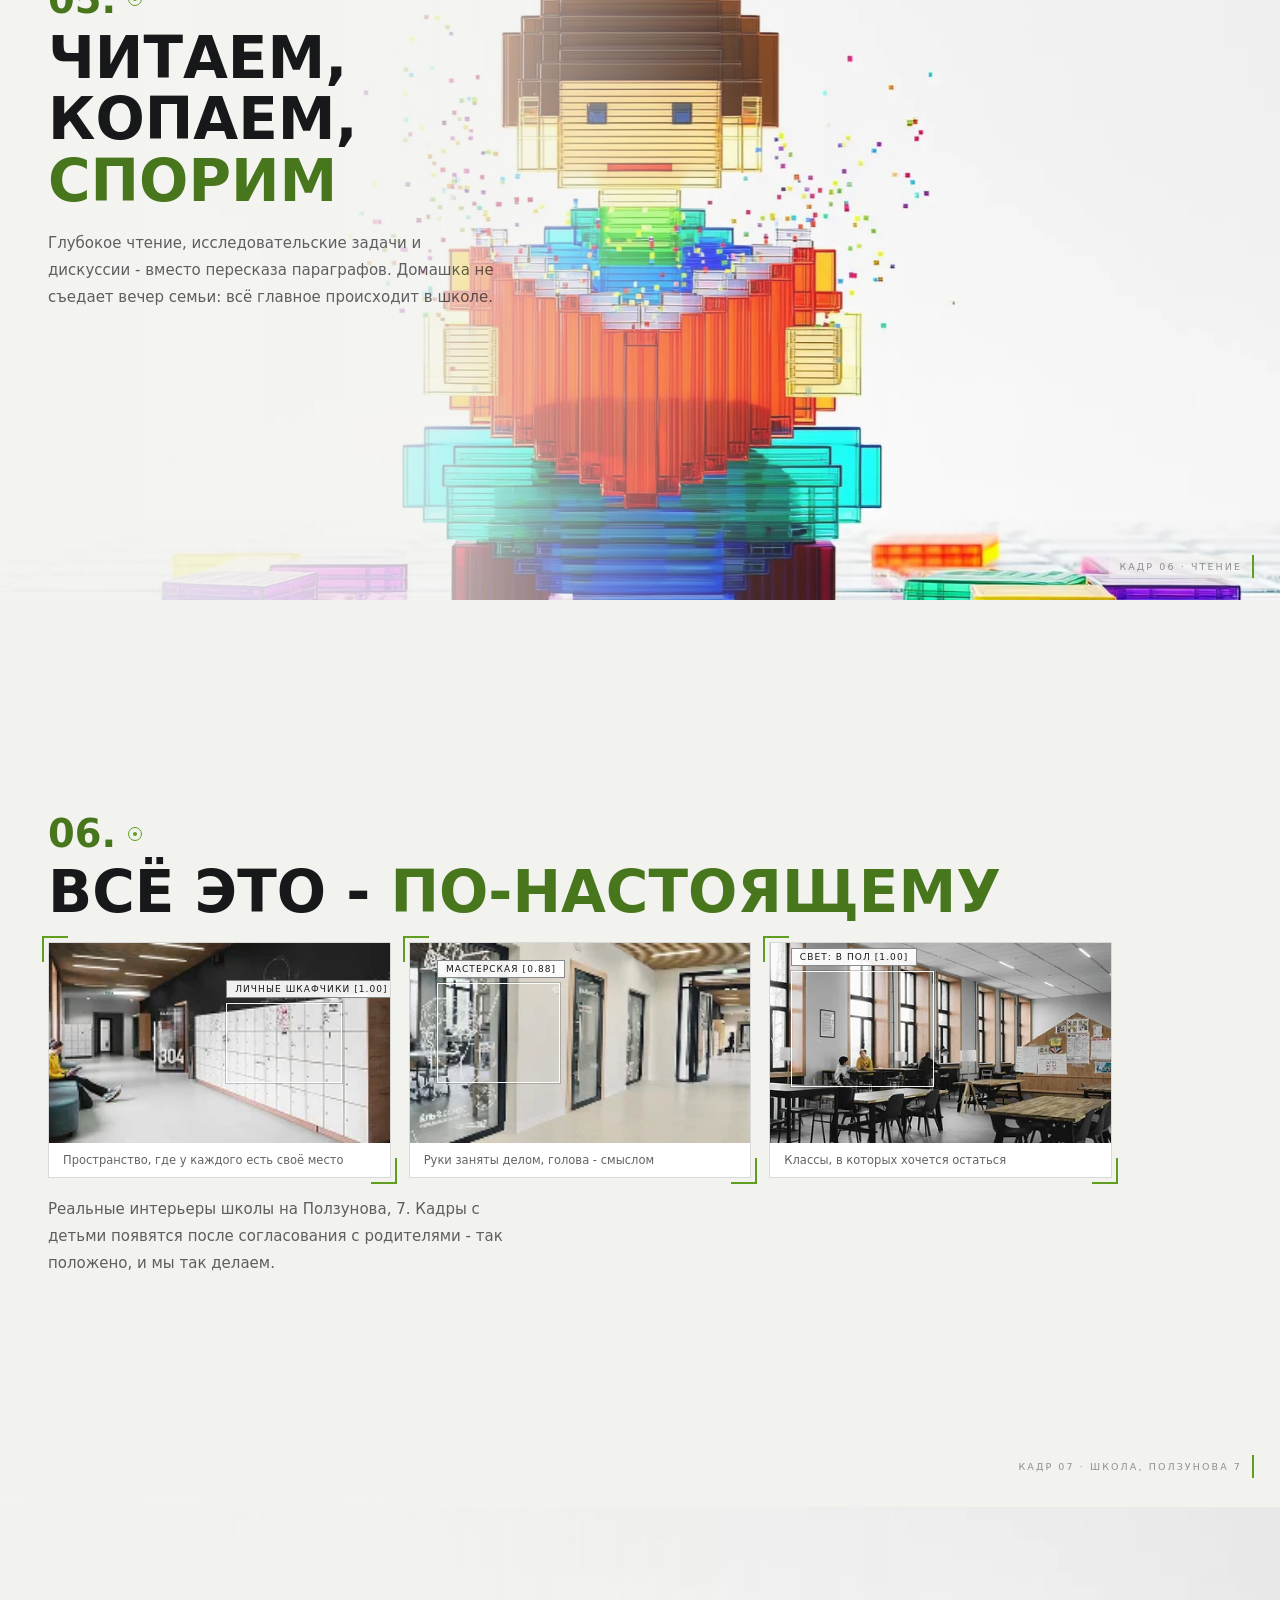
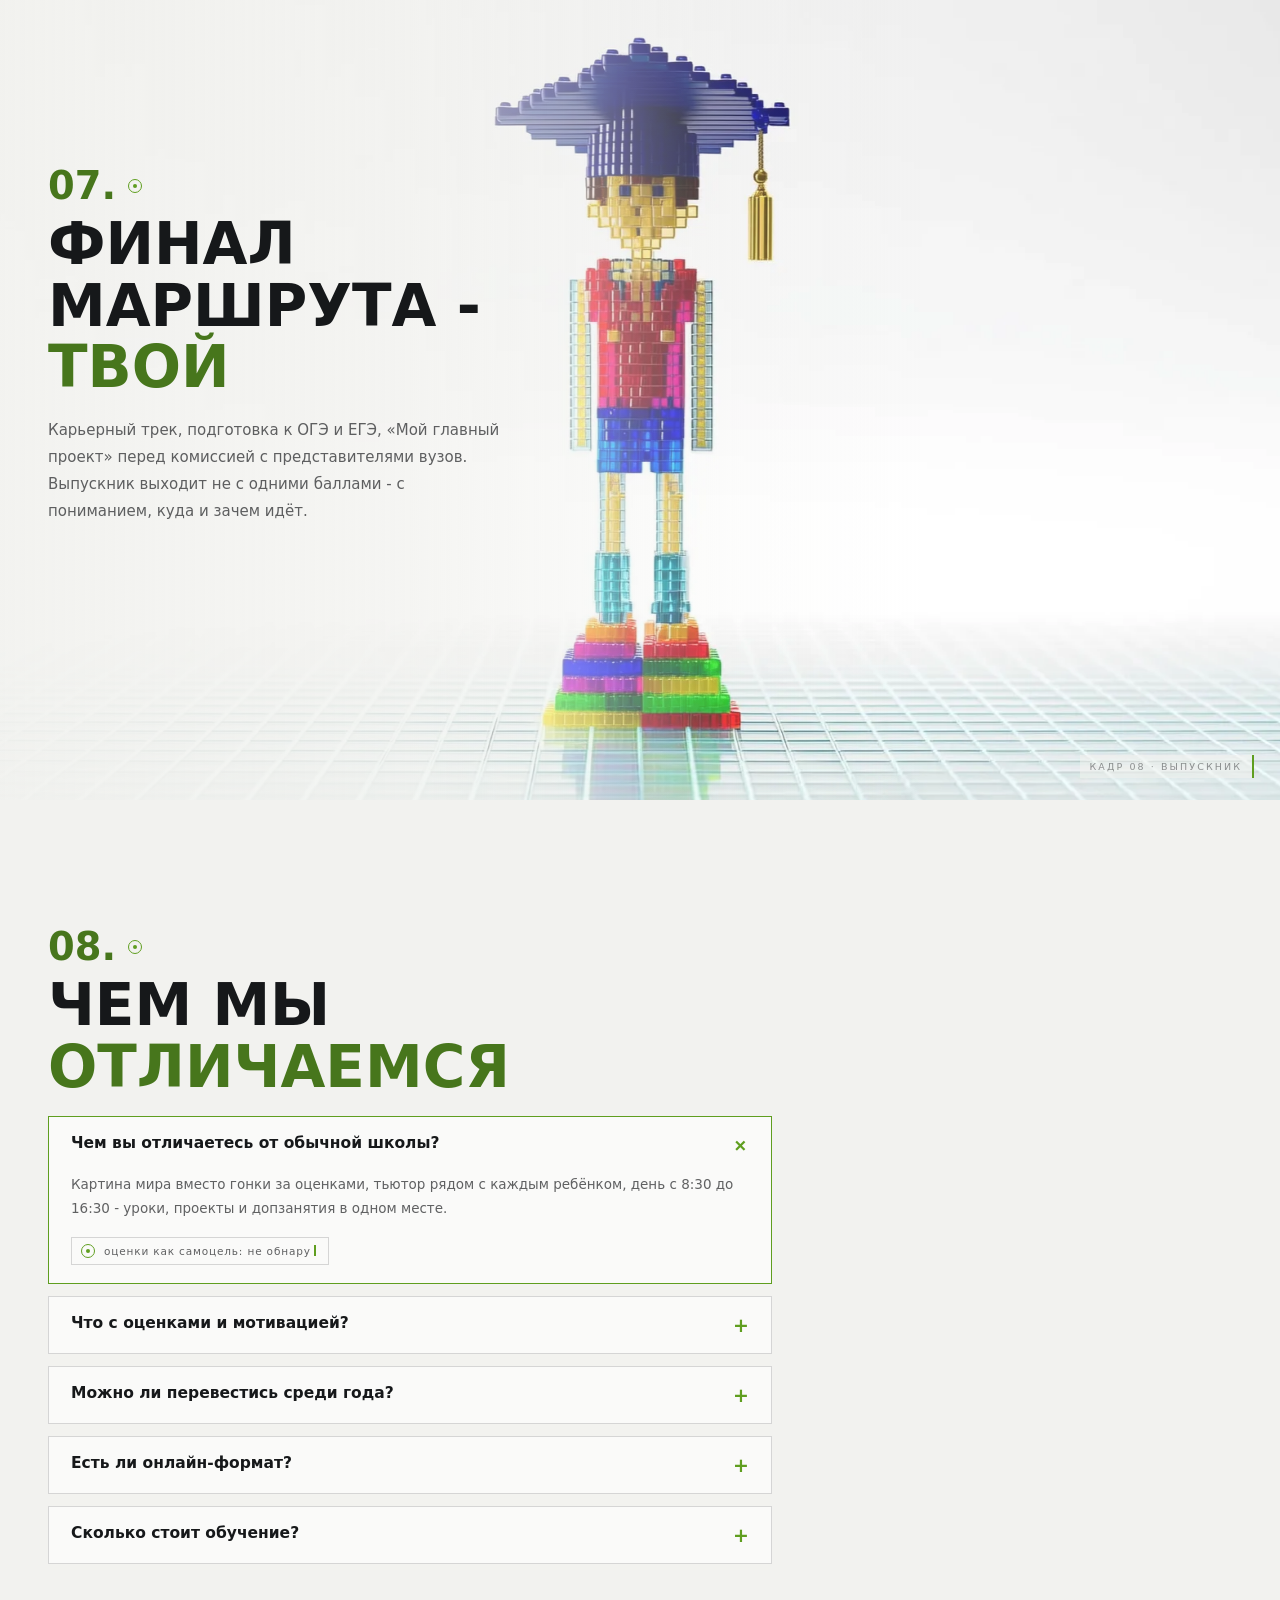
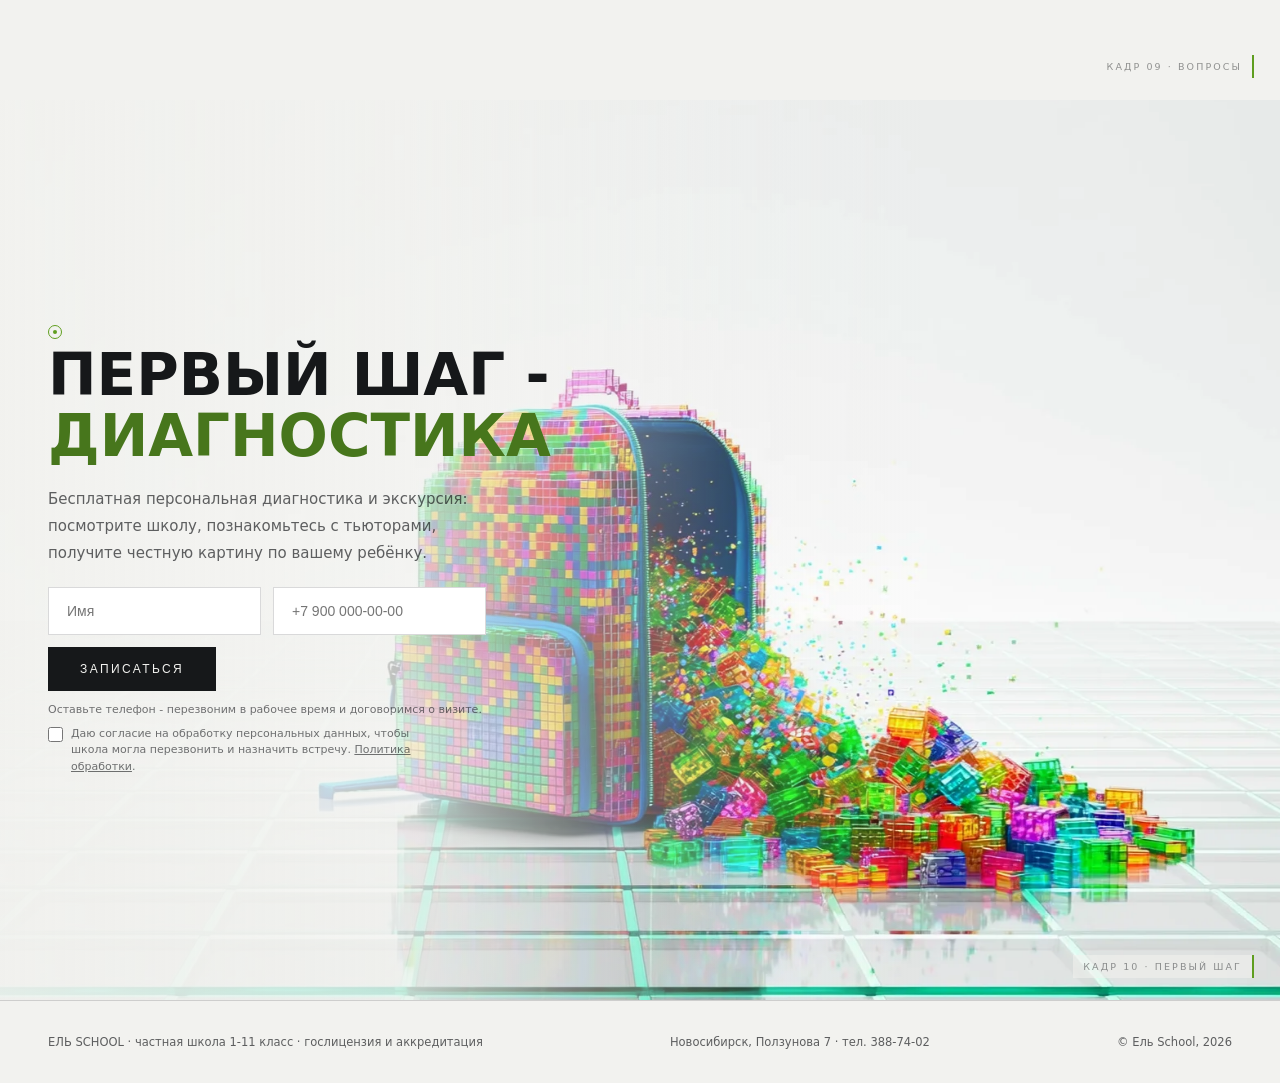
==== commit e7a2d319: "feat: политика ПДн, согласие и защита форм от ботов Перед запуском платного трафика 18.08 сайт собир" ====
--- a/index.html
+++ b/index.html
@@ -190,6 +190,13 @@
   .form button{padding:15px 32px;background:var(--ink);color:var(--bg);border:none;cursor:pointer;font-size:12px;letter-spacing:.2em;text-transform:uppercase}
   .form button:hover{background:var(--accent);color:#fff}
   .form-note{margin-top:12px;font-size:11px;color:rgba(22,24,26,.6)}
+  .consent{margin-top:10px;font-size:11px;color:rgba(22,24,26,.6);max-width:52ch;
+    display:flex;align-items:flex-start;gap:8px;cursor:pointer;line-height:1.5}
+  .consent input[type=checkbox]{flex:0 0 auto;margin-top:1px;width:15px;height:15px;cursor:pointer}
+  .consent a{color:inherit}
+  /* Ловушка для ботов: человек этого поля не видит и не может сфокусировать. */
+  .hp{position:absolute!important;left:-9999px!important;top:auto!important;
+    width:1px!important;height:1px!important;opacity:0!important;pointer-events:none}
 
   footer.site{
     padding:34px 48px;border-top:1px solid var(--line);
@@ -321,7 +328,7 @@
 }
 </script>
 </head>
-<body>
+<body data-landing="glavnaya">
 <canvas id="gz"></canvas>
 <div id="mgz" hidden>
   <div class="mg-scan"></div>
@@ -512,9 +519,13 @@
     <form class="form reveal" id="leadForm">
       <input type="text" name="name" autocomplete="name" aria-label="Имя" placeholder="Имя" required>
       <input type="tel" name="phone" autocomplete="tel" aria-label="Телефон" placeholder="+7 900 000-00-00" required>
+      <input type="text" name="company" id="leadCompany" class="hp" tabindex="-1" autocomplete="off" aria-hidden="true">
       <button type="submit">Записаться</button>
     </form>
     <div class="form-note reveal" id="leadNote" aria-live="polite">Оставьте телефон - перезвоним в рабочее время и договоримся о визите.</div>
+    <label class="consent reveal"><input type="checkbox" id="leadConsent" name="consent">
+      <span>Даю согласие на обработку персональных данных, чтобы школа могла перезвонить
+      и назначить встречу. <a href="/politika-personalnyh-dannyh/">Политика обработки</a>.</span></label>
   </div>
   <div class="plate">кадр 10 · первый шаг</div>
 </section>
@@ -549,70 +560,9 @@
   });
 });
 
-/* ===== атрибуция: первый и последний входящий канал ===== */
-const ATTRIBUTION_KEY = "elschoolTechAttributionV1";
-const ATTRIBUTION_KEYS = ["utm_source","utm_medium","utm_campaign","utm_content","utm_term","yclid","gclid","fbclid"];
-function attributionSnapshot(){
-  const query = new URLSearchParams(location.search);
-  const touch = {landing_path: location.pathname, referrer: document.referrer || "(direct)", captured_at: new Date().toISOString()};
-  ATTRIBUTION_KEYS.forEach(key => { if(query.get(key)) touch[key] = query.get(key); });
-  let saved = {};
-  try { saved = JSON.parse(localStorage.getItem(ATTRIBUTION_KEY) || "{}"); } catch (_) {}
-  const next = {first: saved.first || touch, last: touch};
-  try { localStorage.setItem(ATTRIBUTION_KEY, JSON.stringify(next)); } catch (_) {}
-  return next;
-}
-const attribution = attributionSnapshot();
-
-/* ===== форма: заявка в защищённое хранилище ===== */
-const leadForm = document.getElementById('leadForm');
-if(leadForm){
-  const FORM_URL = 'https://docs.google.com/forms/d/e/1FAIpQLSfmT63R-NLNBKdAzcj40ow7isV72Pcbb5f5rFr9dwrTy4YIGA/formResponse';
-  leadForm.addEventListener('submit', e=>{
-    e.preventDefault();
-    const btn = leadForm.querySelector('button');
-    const note = document.getElementById('leadNote');
-    /* защита от мусора: имя от 2 букв, телефон - реальный российский номер */
-    const nameVal = leadForm.name.value.trim();
-    const digits = leadForm.phone.value.replace(/\D/g, '');
-    const phoneOk = (digits.length === 11 && (digits[0] === '7' || digits[0] === '8'))
-                 || (digits.length === 10 && digits[0] === '9');
-    if(nameVal.length < 2){
-      note.textContent = 'Подскажите имя - как к вам обращаться?';
-      leadForm.name.focus();
-      return;
-    }
-    if(!phoneOk){
-      note.textContent = 'Проверьте телефон: нужен номер вида +7 900 000-00-00 - иначе не сможем перезвонить.';
-      leadForm.phone.focus();
-      return;
-    }
-    const phoneNorm = '+7' + (digits.length === 11 ? digits.slice(1) : digits);
-    const fd = new FormData();
-    fd.append('entry.1100695434', nameVal);
-    fd.append('entry.419055877', phoneNorm);
-    fd.append('entry.1850239562', 'elschool.tech');
-    btn.disabled = true; btn.textContent = 'Отправляем…';
-    fetch(FORM_URL, {method:'POST', mode:'no-cors', body:fd}).then(()=>{
-      if(typeof ym === "function"){
-        const last = attribution.last || {};
-        ym(80492089, "reachGoal", "elschool_tech_form_submit", {
-          utm_source: last.utm_source || "(none)",
-          utm_medium: last.utm_medium || "(none)",
-          utm_campaign: last.utm_campaign || "(none)",
-          landing_path: last.landing_path || location.pathname,
-          referrer: last.referrer || "(direct)"
-        });
-      }
-      btn.textContent = "Заявка отправлена ✓";
-      note.textContent = 'Спасибо! Перезвоним в рабочее время. Если срочно - 388-74-02.';
-      leadForm.reset();
-    }).catch(()=>{
-      btn.disabled = false; btn.textContent = 'Записаться';
-      note.textContent = 'Не получилось отправить - позвоните нам: 388-74-02.';
-    });
-  });
-}
+/* Атрибуция и отправка заявки живут в общем assets/landing.js - он подключён
+   в конце страницы. Своей копии здесь больше нет: расходились правила валидации
+   и адрес приёмника. */
 
 /* ===== hero-видео: доигрывает до конца и замирает на финальной позе
    (мальчик развернулся к зрителю, шлейф осел). Клик по слайду - повтор ===== */
@@ -964,5 +914,6 @@
 });
 requestAnimationFrame(draw);
 </script>
+<script src="assets/landing.js"></script>
 </body>
 </html>
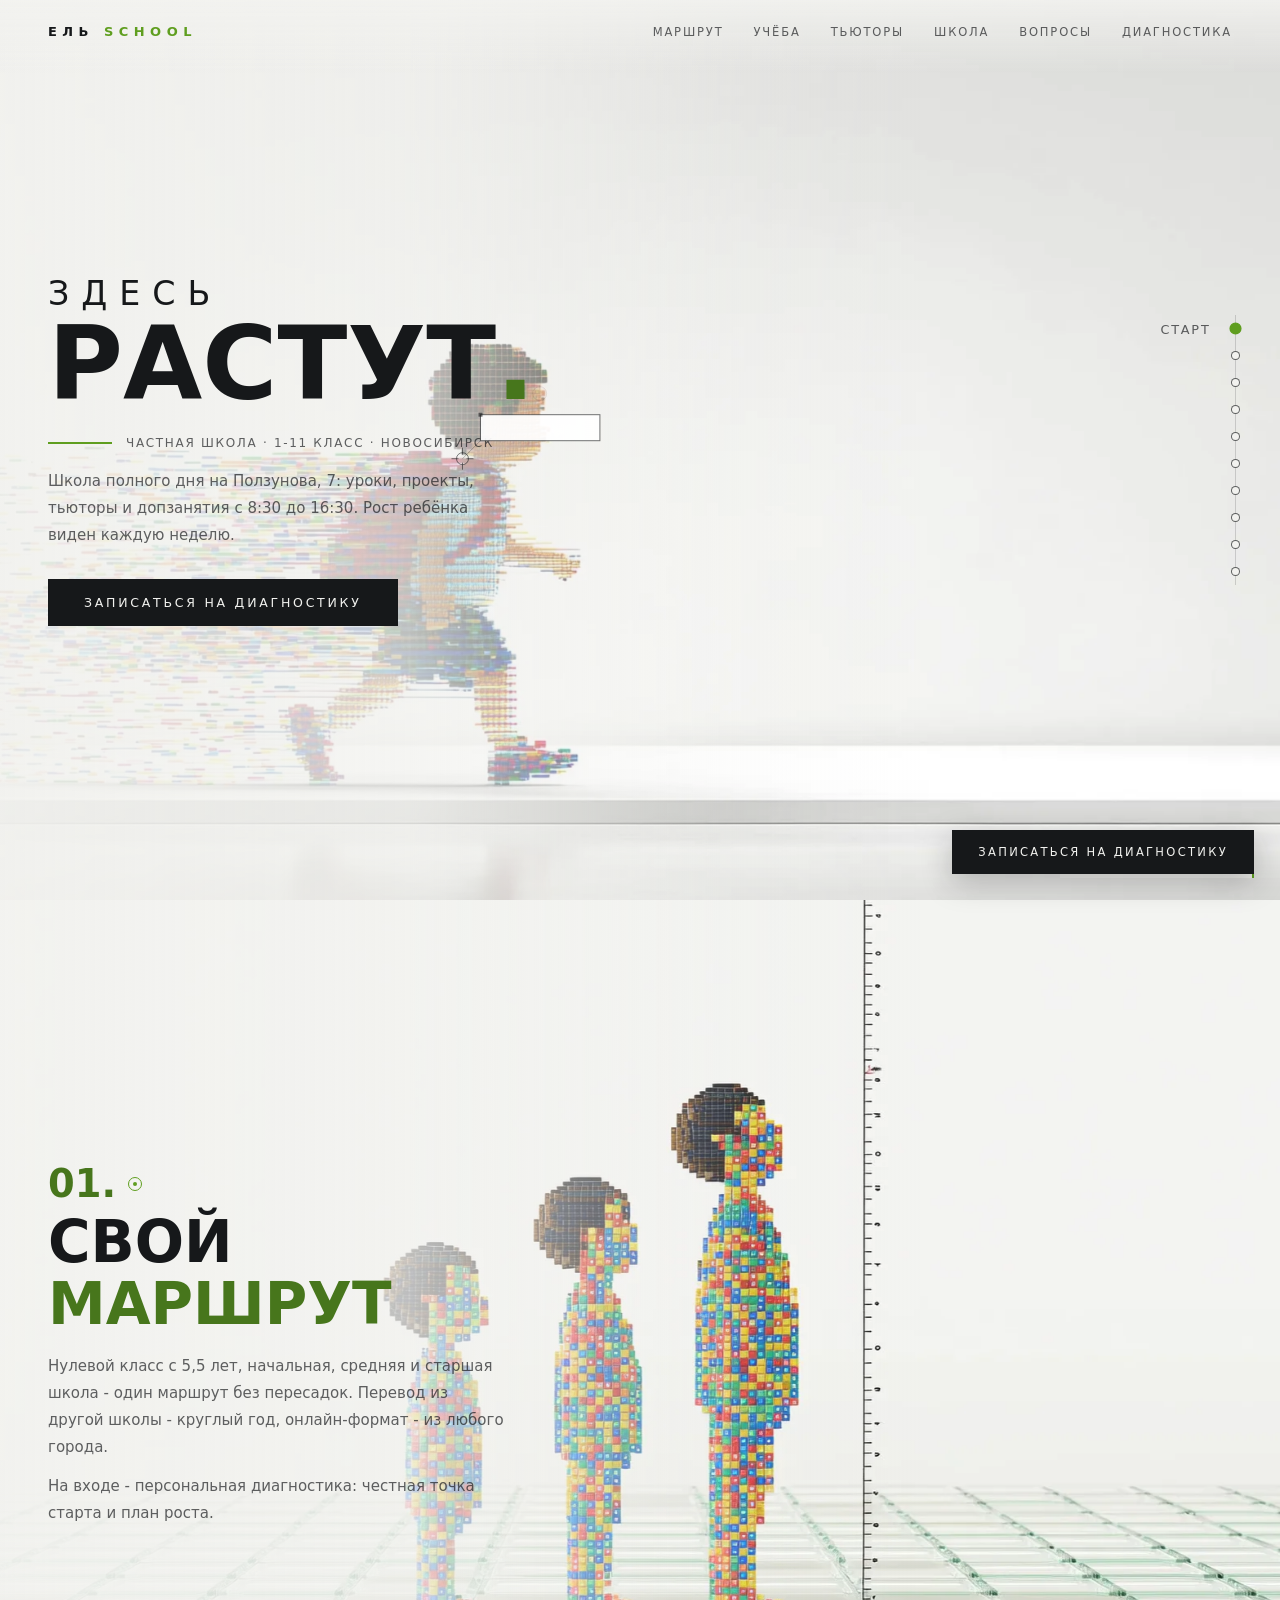
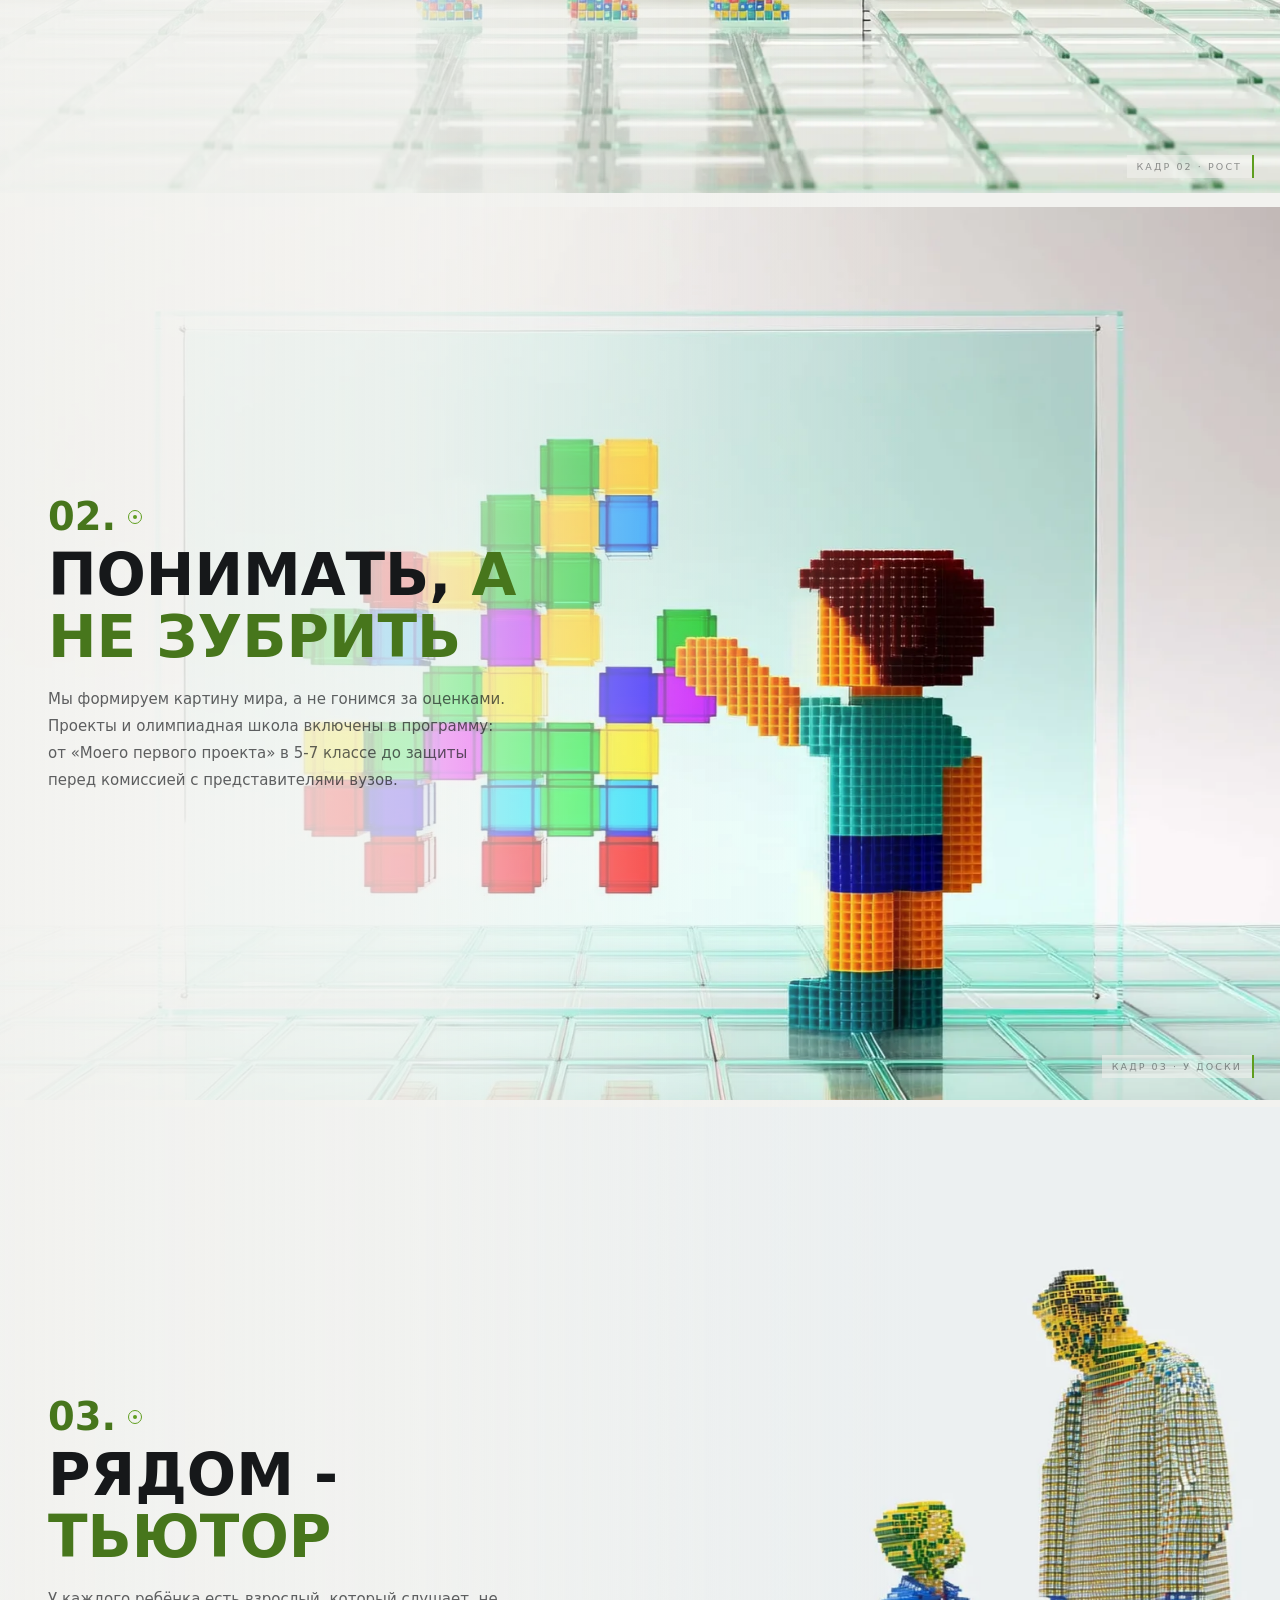
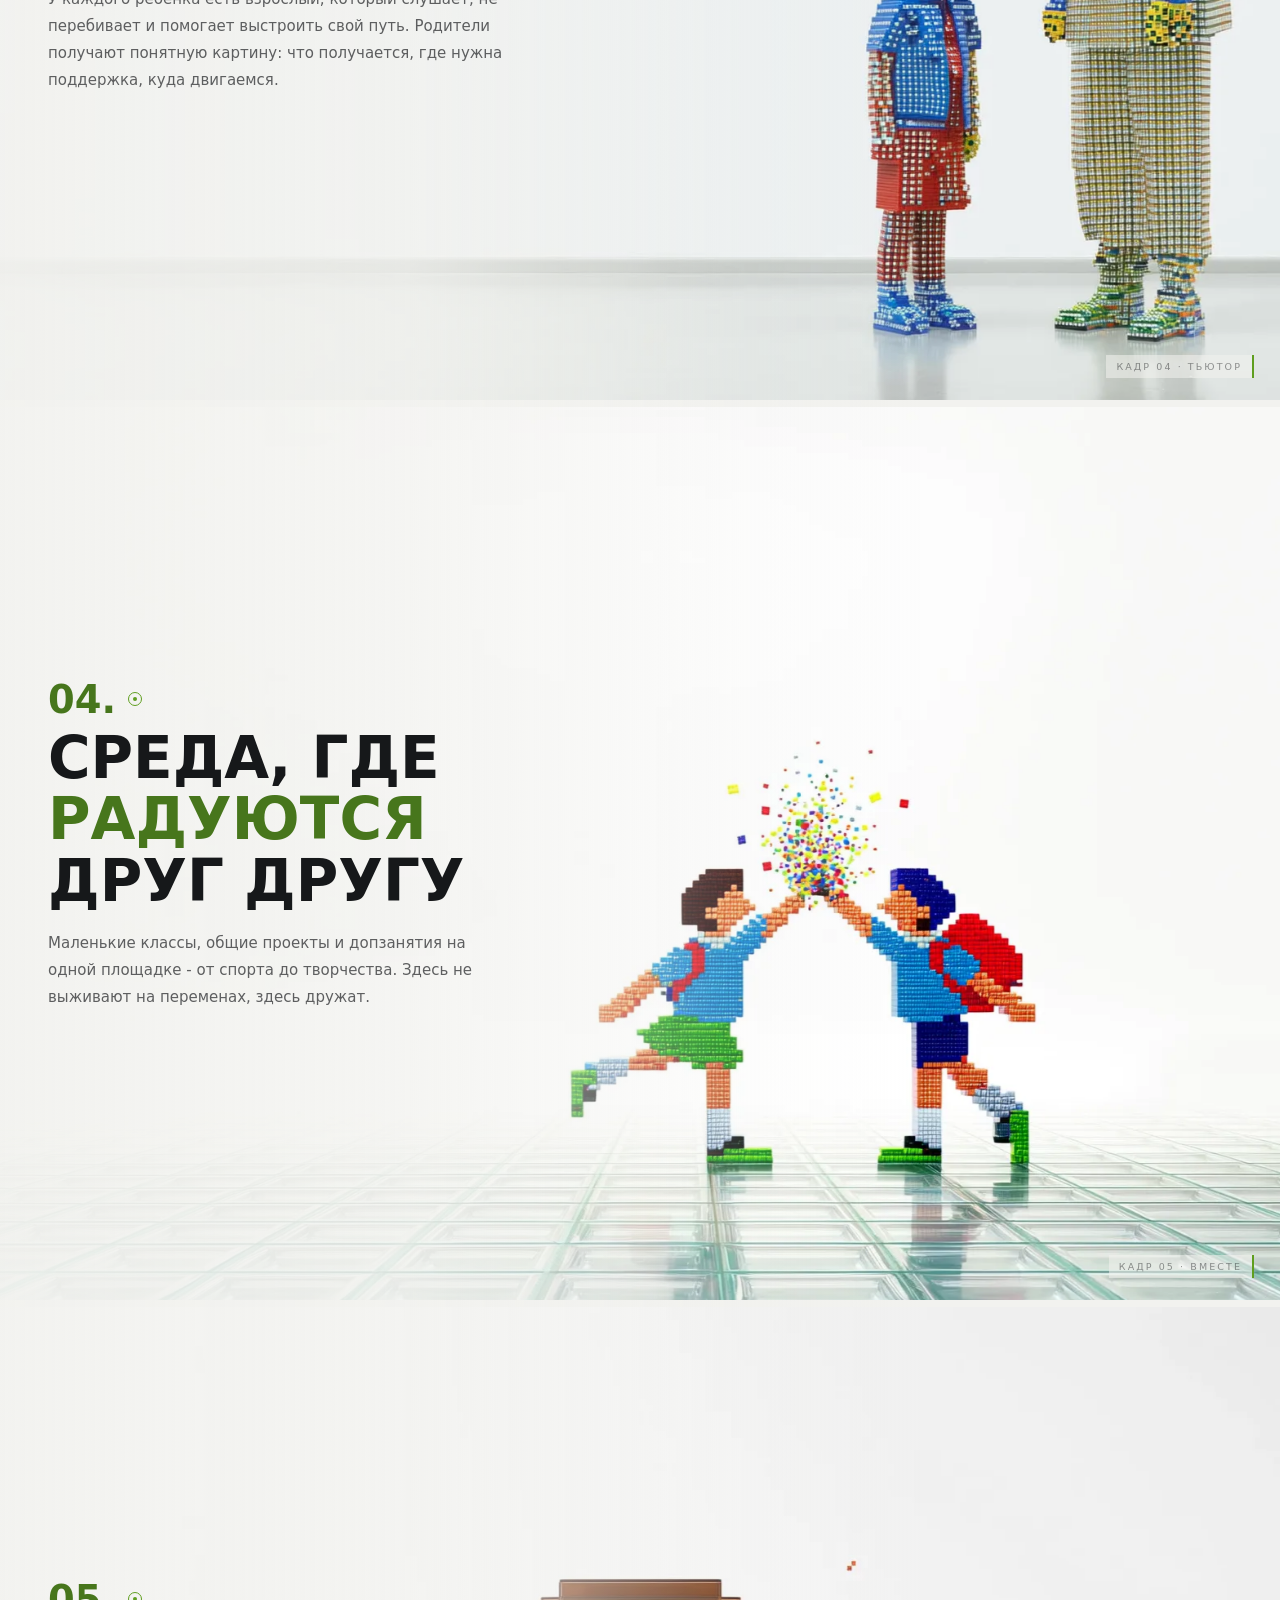
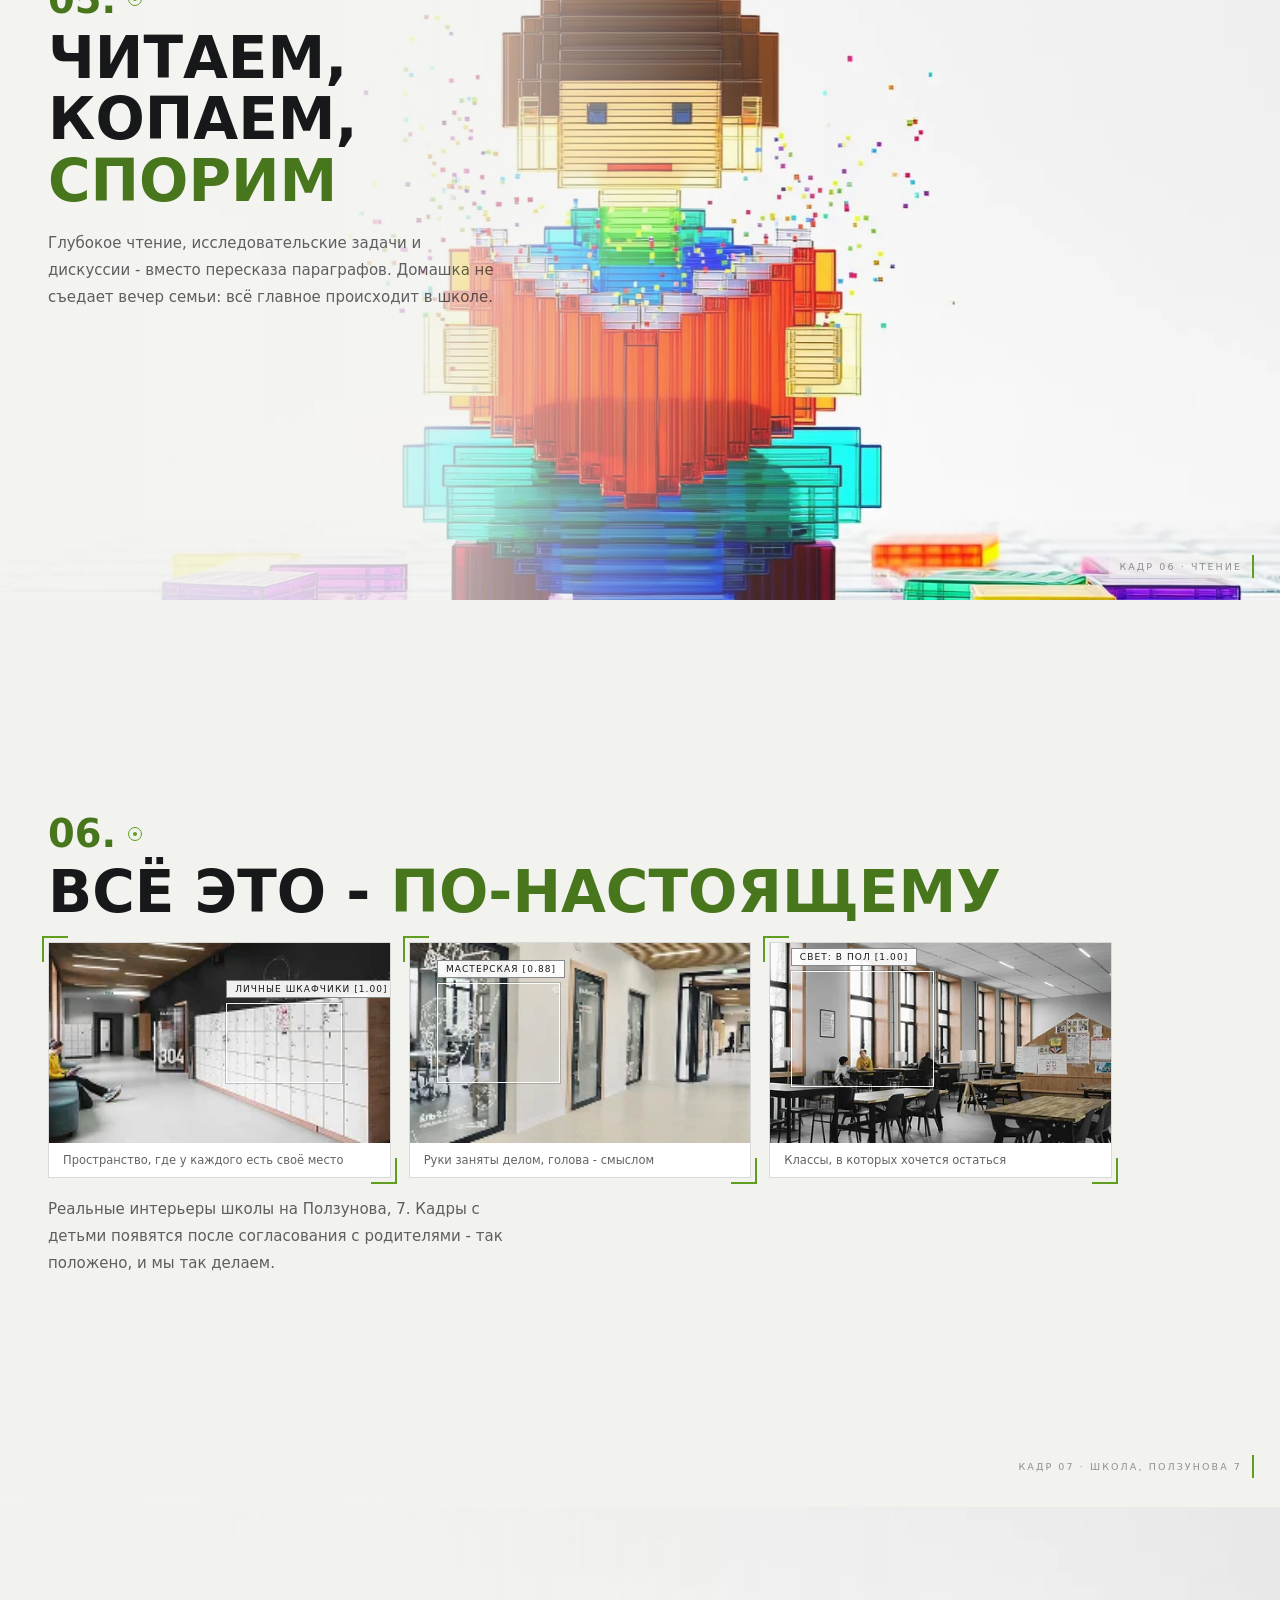
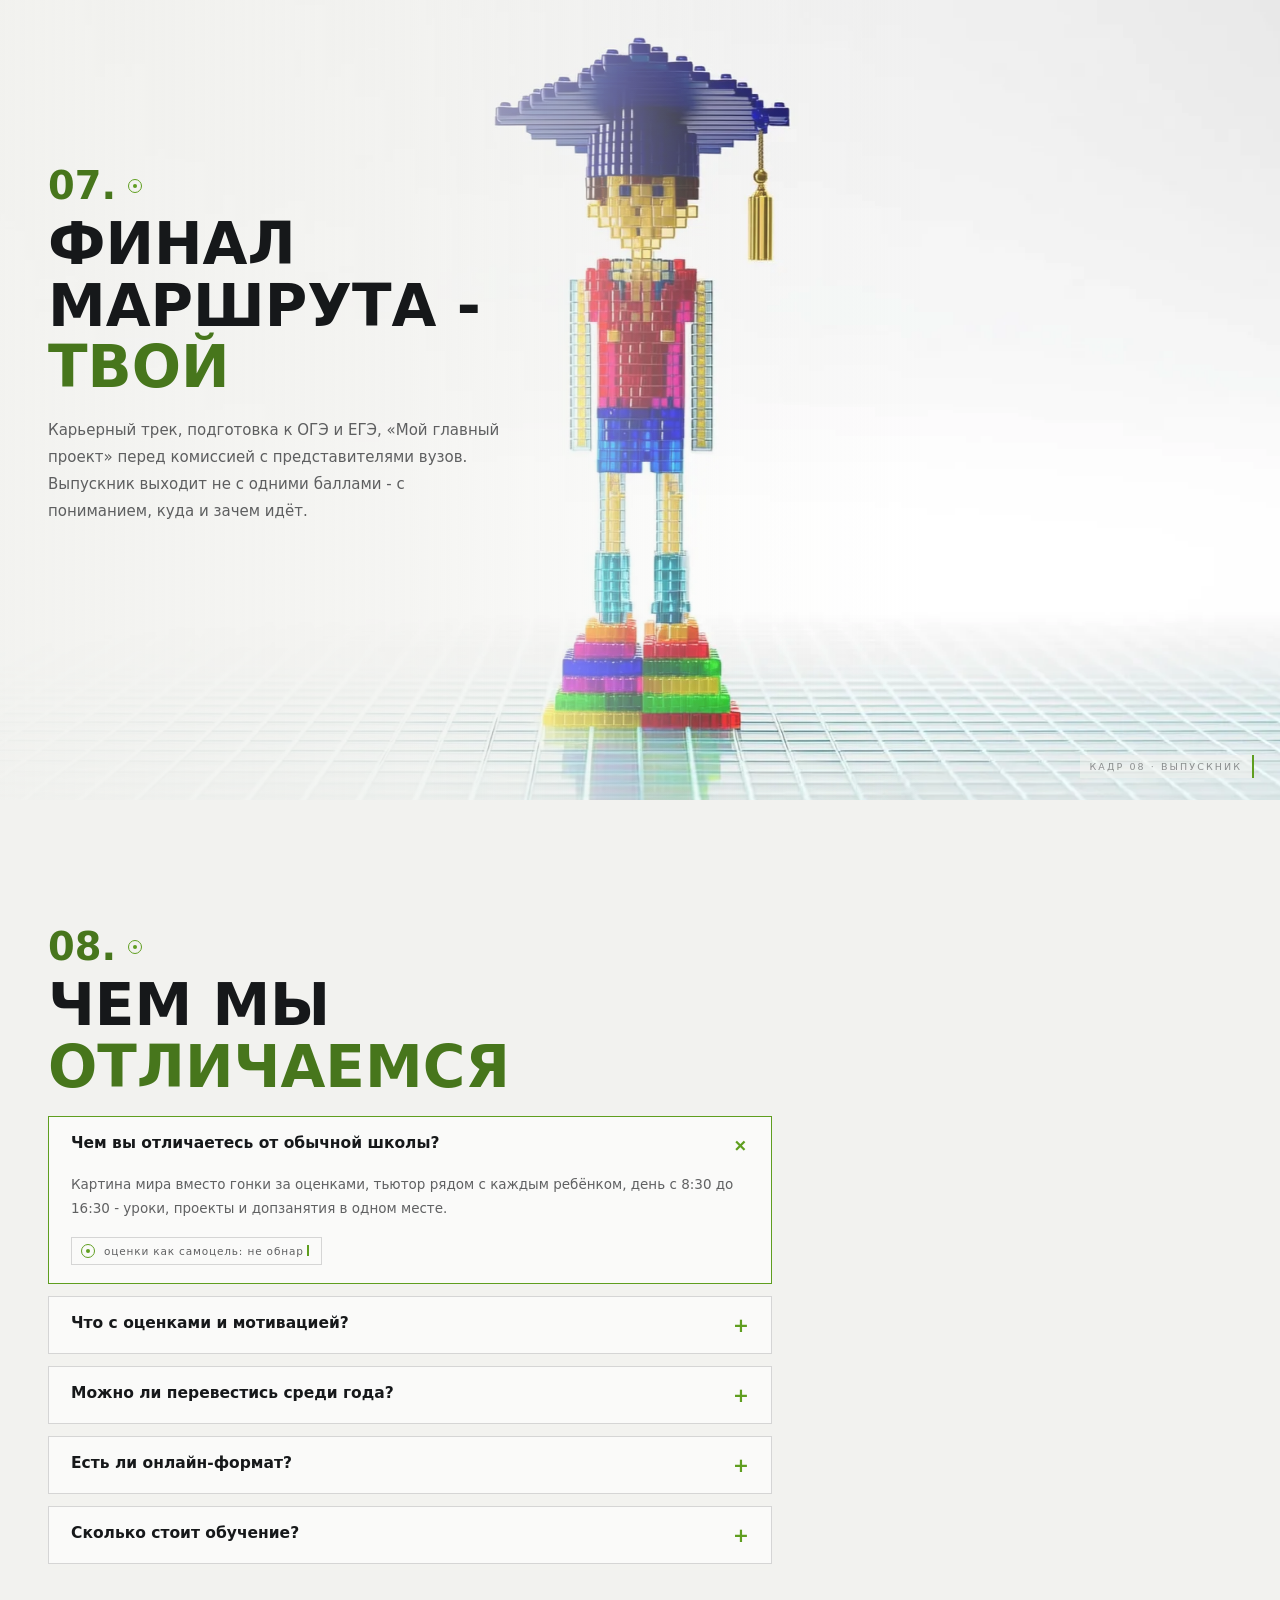
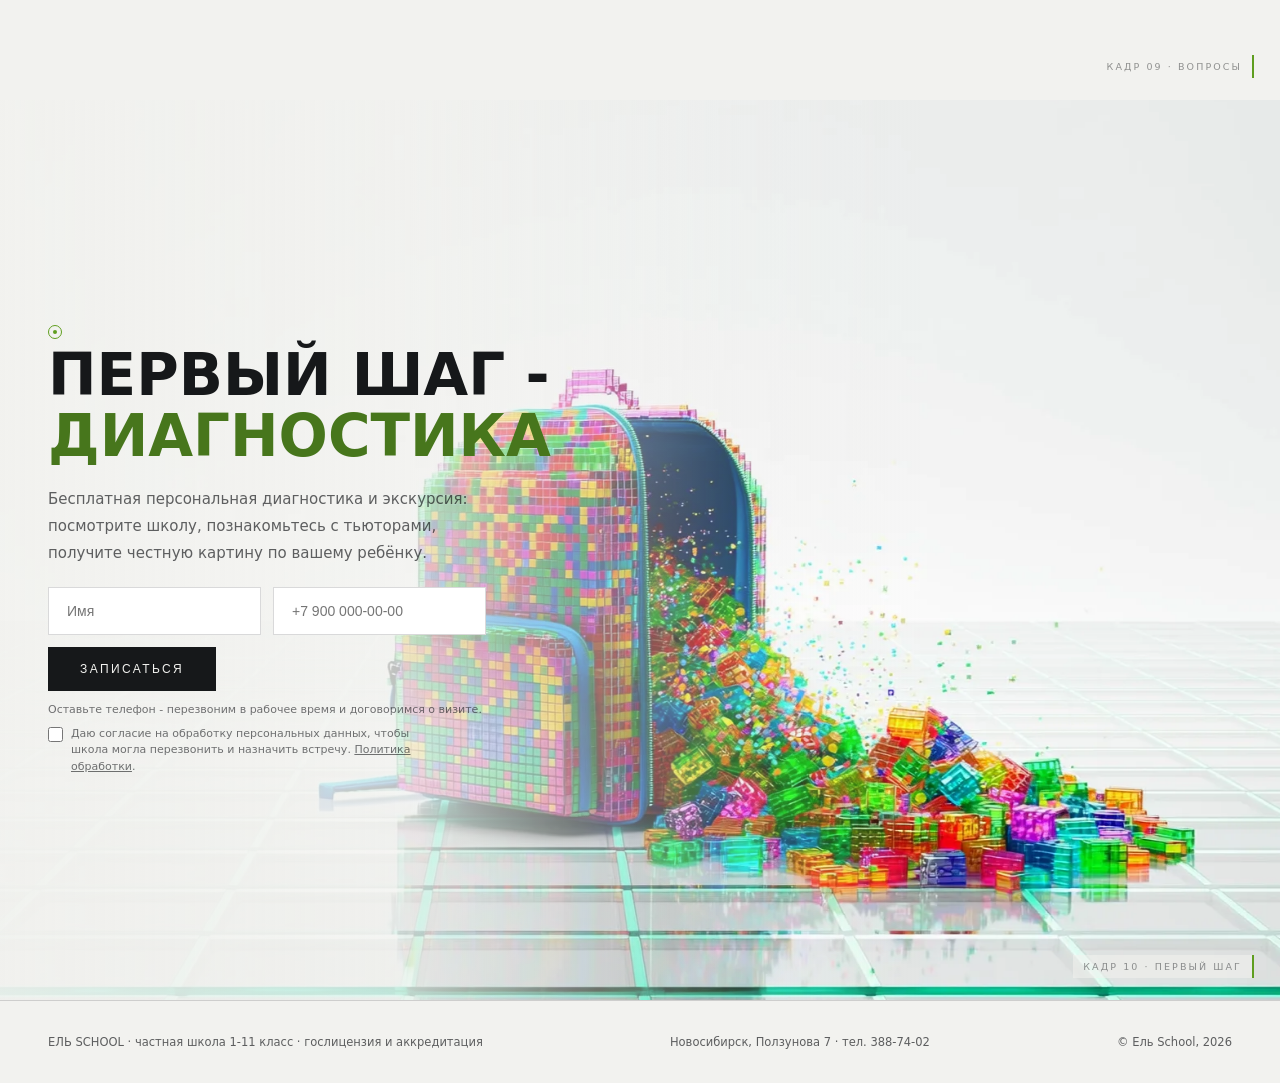
==== commit e55bf1a3: "feat(analytics): use dedicated elschool Metrika counter" ====
--- a/index.html
+++ b/index.html
@@ -23,7 +23,7 @@
 <!-- Yandex.Metrika -->
 <script>
 (function(m,e,t,r,i,k,a){m[i]=m[i]||function(){(m[i].a=m[i].a||[]).push(arguments)};m[i].l=1*new Date();for(var j=0;j<document.scripts.length;j++){if(document.scripts[j].src===r){return}}k=e.createElement(t),a=e.getElementsByTagName(t)[0],k.async=1,k.src=r,a.parentNode.insertBefore(k,a)})(window,document,"script","https://mc.yandex.ru/metrika/tag.js","ym");
-ym(80492089,"init",{clickmap:true,trackLinks:true,accurateTrackBounce:true});
+ym(111777976,"init",{clickmap:true,trackLinks:true,accurateTrackBounce:true});
 </script>
 <!-- /Yandex.Metrika -->
 <!-- Calltouch -->
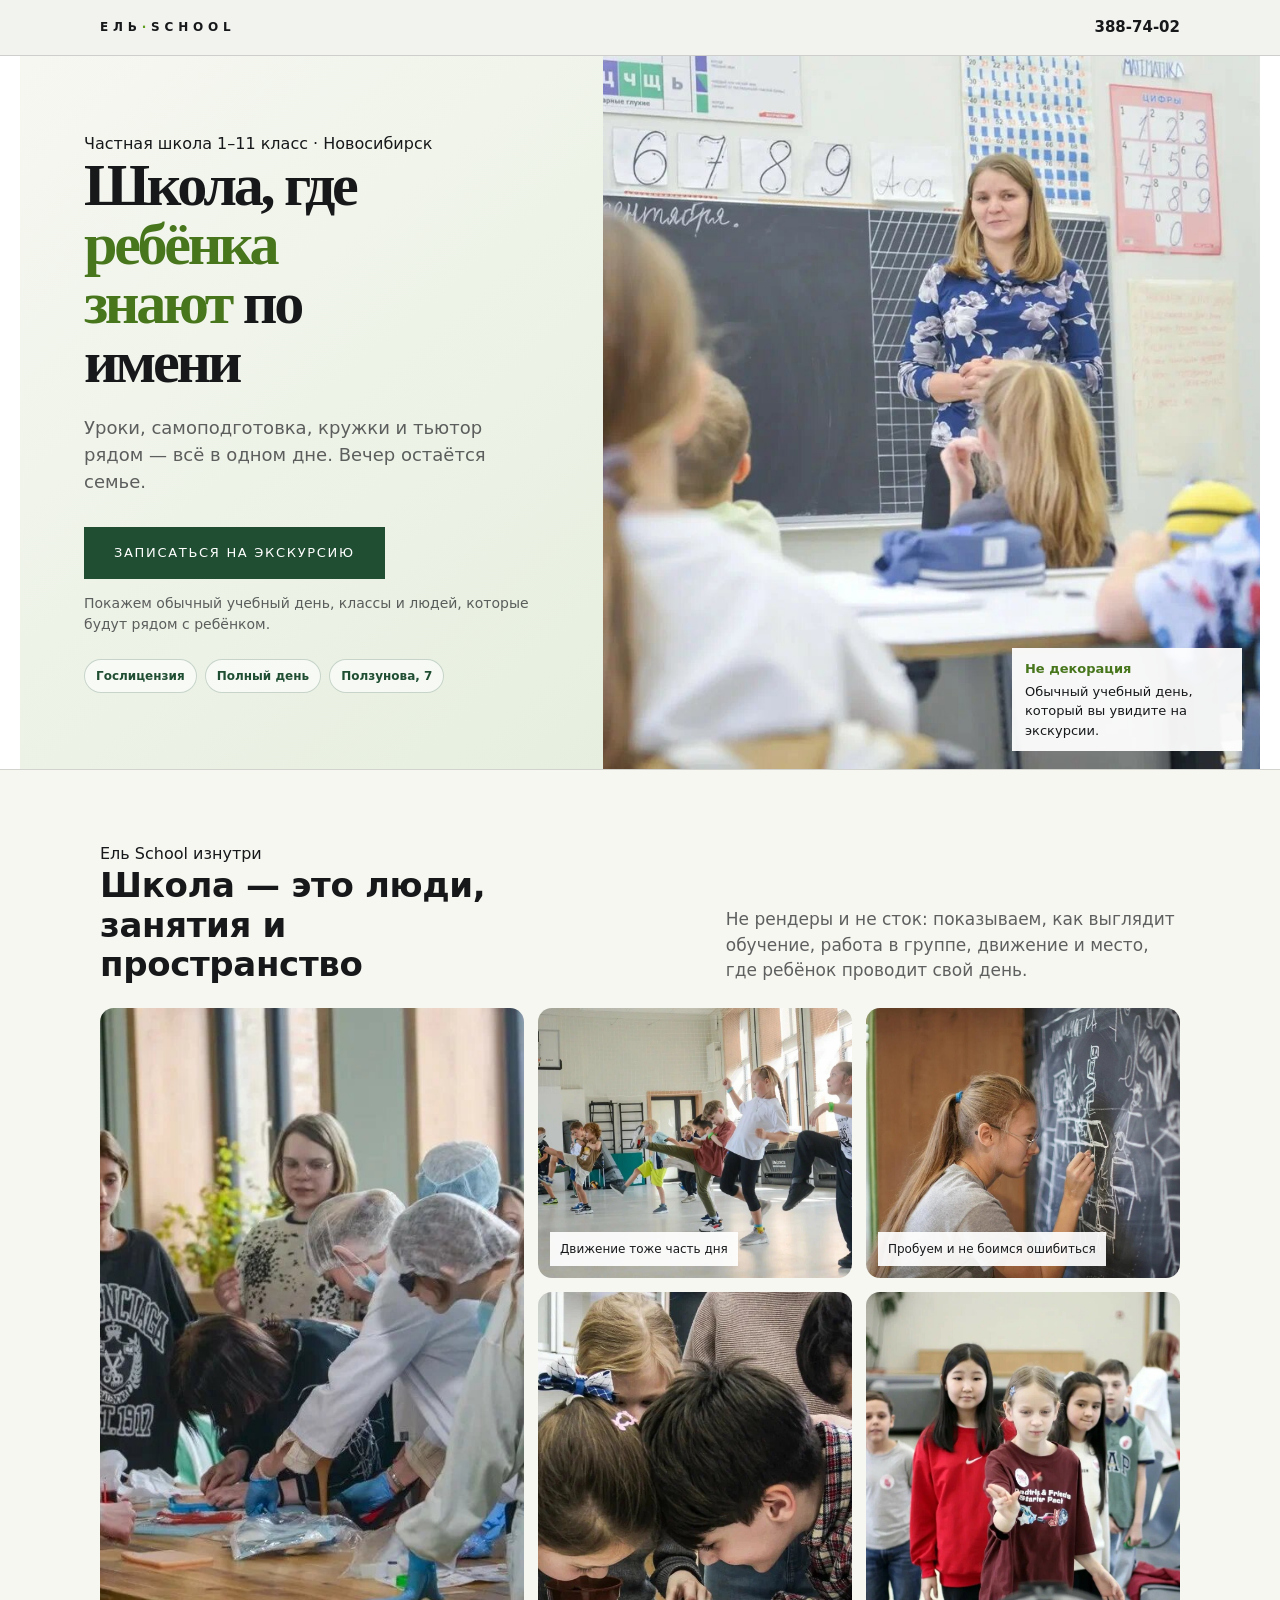
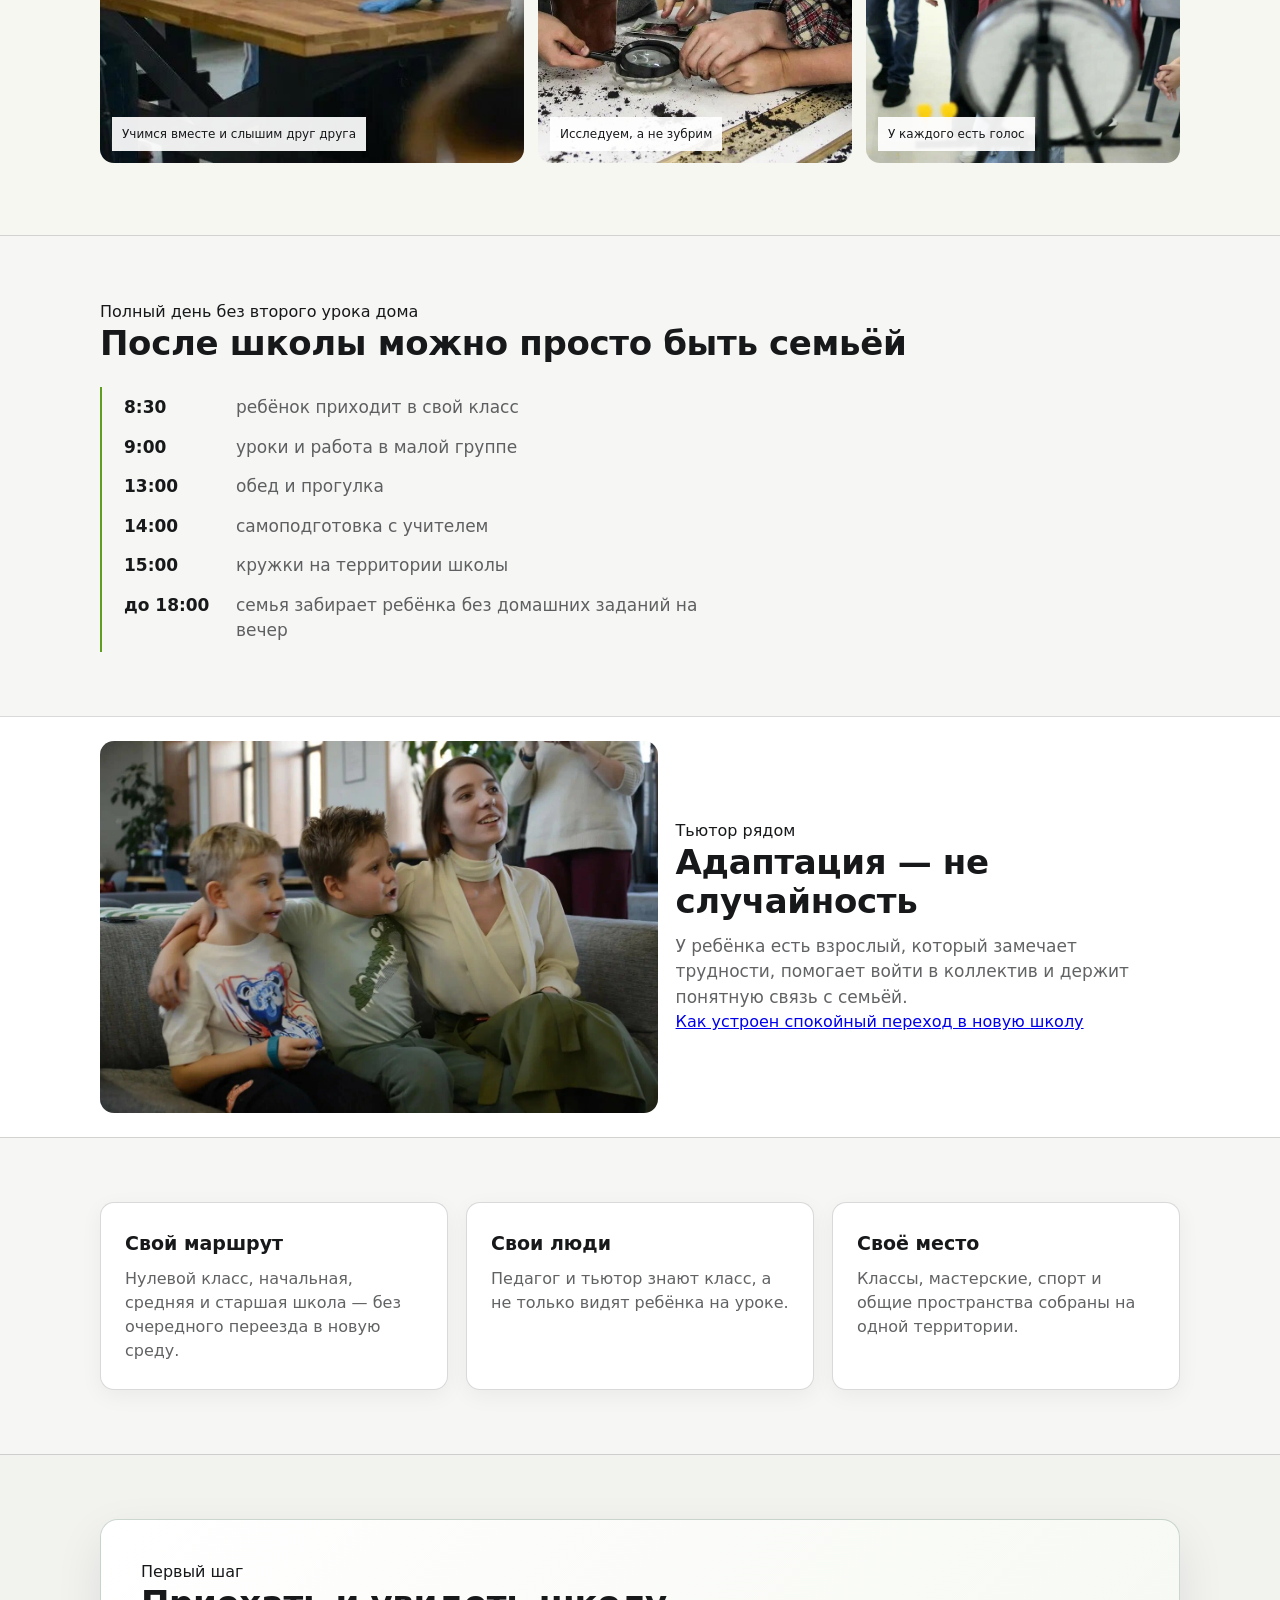
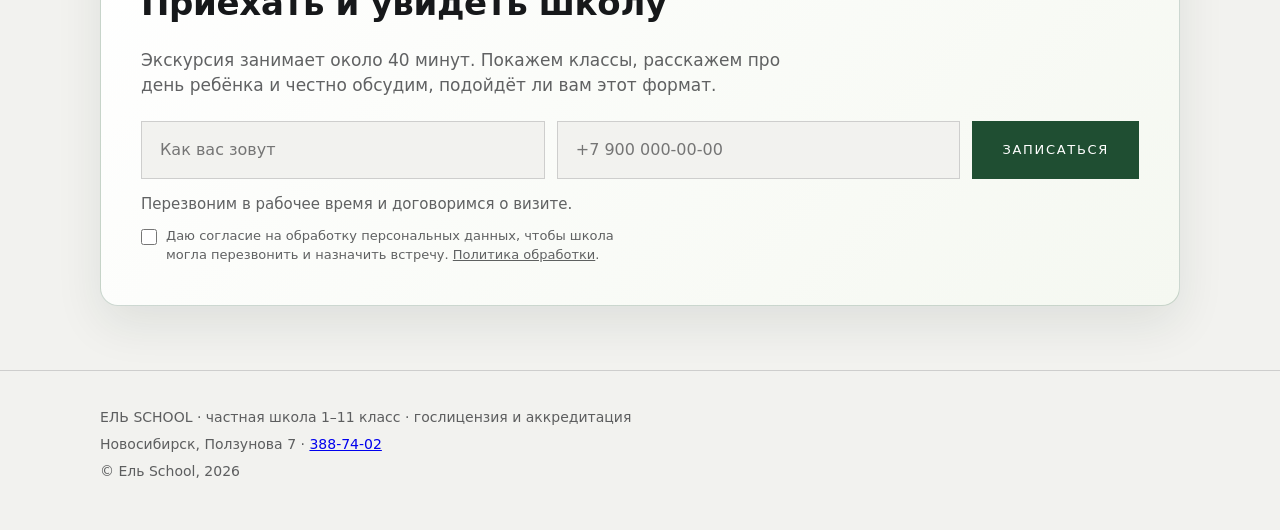
==== commit ce6be188: "feat(landing): rebuild pages around school photo stories" ====
--- a/index.html
+++ b/index.html
@@ -1,25 +1,21 @@
 <!DOCTYPE html>
 <html lang="ru" class="no-js">
 <head>
-<meta name="yandex-verification" content="479fddd1280a2234" />
-<meta name="google-site-verification" content="HDJLZZCWfDBTG7onQmgxy28xa-UuefuW6zg4X1xIsTk" />
-
+<meta name="yandex-verification" content="479fddd1280a2234">
+<meta name="google-site-verification" content="HDJLZZCWfDBTG7onQmgxy28xa-UuefuW6zg4X1xIsTk">
 <meta charset="UTF-8">
 <meta name="viewport" content="width=device-width, initial-scale=1.0">
-<title>Ель School - частная школа 1-11 класс в Новосибирске. Поступление</title>
-<meta name="description" content="Частная школа с гослицензией и аккредитацией: тьюторы, персональная диагностика, очный и онлайн-формат. Запишитесь на бесплатную диагностику и экскурсию.">
+<title>Ель School — частная школа полного дня в Новосибирске</title>
+<meta name="description" content="Частная школа полного дня в Новосибирске: уроки, самоподготовка, кружки и тьютор рядом с ребёнком. Запишитесь на экскурсию в Ель School.">
 <meta property="og:type" content="website">
 <meta property="og:site_name" content="Ель School">
-<meta property="og:title" content="Ель School - частная школа 1-11 класс в Новосибирске">
-<meta property="og:description" content="Бесплатная персональная диагностика и экскурсия. Здесь растут - тьюторы, картина мира вместо оценок, очный и онлайн-формат.">
+<meta property="og:title" content="Ель School — частная школа полного дня в Новосибирске">
+<meta property="og:description" content="Уроки, самоподготовка, кружки и тьютор — в одном спокойном дне.">
 <meta property="og:url" content="https://elschool.tech/">
 <meta property="og:image" content="https://elschool.tech/og-cover.jpg">
-<meta property="og:image:width" content="1200">
-<meta property="og:image:height" content="630">
-<meta name="twitter:card" content="summary_large_image">
-<meta name="twitter:image" content="https://elschool.tech/og-cover.jpg">
 <link rel="canonical" href="https://elschool.tech/">
 <link rel="icon" type="image/svg+xml" href="favicon.svg">
+<link rel="stylesheet" href="assets/landing.css">
 <!-- Yandex.Metrika -->
 <script>
 (function(m,e,t,r,i,k,a){m[i]=m[i]||function(){(m[i].a=m[i].a||[]).push(arguments)};m[i].l=1*new Date();for(var j=0;j<document.scripts.length;j++){if(document.scripts[j].src===r){return}}k=e.createElement(t),a=e.getElementsByTagName(t)[0],k.async=1,k.src=r,a.parentNode.insertBefore(k,a)})(window,document,"script","https://mc.yandex.ru/metrika/tag.js","ym");
@@ -31,889 +27,38 @@
 (function(w,d,n,c){w.CalltouchDataObject=n;w[n]=function(){w[n]["callbacks"].push(arguments)};if(!w[n]["callbacks"]){w[n]["callbacks"]=[]}w[n]["loaded"]=false;if(typeof c!=="object"){c=[c]}w[n]["counters"]=c;for(var i=0;i<c.length;i+=1){p(c[i])}function p(cId){var a=d.getElementsByTagName("script")[0],s=d.createElement("script"),i=function(){a.parentNode.insertBefore(s,a)},m=typeof Array.prototype.find === "function",n=m?"init-min.js":"init.js";s.async=true;s.src="https://mod.calltouch.ru/"+n+"?id="+cId;if(w.opera=="[object Opera]"){d.addEventListener("DOMContentLoaded",i,false)}else{i()}}})(window,document,"ct","4oggmizy");
 </script>
 <!-- /Calltouch -->
-<style>
-  :root{
-    --bg:#f2f2ef;
-    --ink:#16181a;
-    --ink-dim:rgba(22,24,26,.68);
-    --accent:#5f9e1f;
-    --accent-ink:#47761c;
-    --line:rgba(22,24,26,.16);
-  }
-  *{margin:0;padding:0;box-sizing:border-box}
-  html,body{overflow-x:hidden;max-width:100%}
-  html{scroll-snap-type:y proximity;scroll-behavior:smooth}
-  body{
-    background:var(--bg);color:var(--ink);
-    font-family:"Segoe UI","Inter",system-ui,sans-serif;
-  }
-  ::selection{background:var(--accent);color:#fff}
-
-  header{
-    position:fixed;top:0;left:0;right:0;z-index:50;
-    display:flex;align-items:center;justify-content:space-between;
-    padding:24px 48px 34px;
-    background:linear-gradient(to bottom, rgba(242,242,239,.9), rgba(242,242,239,0));
-  }
-  .logo{font-size:13px;letter-spacing:.42em;font-weight:700;text-transform:uppercase}
-  .logo b{color:var(--accent)}
-  nav{display:flex;gap:30px}
-  nav a{font-size:11.5px;letter-spacing:.16em;text-transform:uppercase;color:var(--ink-dim);text-decoration:none}
-  nav a:hover{color:var(--ink)}
-  @media(max-width:900px){nav{display:none}}
-
-  .sticky-cta{
-    position:fixed;right:26px;bottom:26px;z-index:60;
-    padding:15px 26px;background:var(--ink);color:var(--bg);
-    font-size:11.5px;letter-spacing:.2em;text-transform:uppercase;text-decoration:none;
-    box-shadow:0 8px 30px rgba(22,24,26,.25);transition:background .25s;
-  }
-  .sticky-cta:hover{background:var(--accent);color:#fff}
-
-  /* ===== рельса-навигация по слайдам (ростомер) ===== */
-  .rail{
-    position:fixed;right:40px;top:50%;transform:translateY(-50%);z-index:55;
-    display:flex;flex-direction:column;gap:0;align-items:center;
-  }
-  .rail .line{position:absolute;top:0;bottom:0;width:1px;background:var(--line)}
-  .rail .fill{position:absolute;top:0;width:1px;height:0%;background:var(--accent);transition:height .2s}
-  .rail a{
-    position:relative;z-index:2;display:block;width:9px;height:9px;margin:9px 0;
-    border:1px solid var(--ink-dim);border-radius:50%;background:var(--bg);
-    transition:all .25s;
-  }
-  .rail a.on{background:var(--accent);border-color:var(--accent);transform:scale(1.35)}
-  .rail a span{
-    position:absolute;right:22px;top:50%;transform:translateY(-50%);
-    font-size:9.5px;letter-spacing:.14em;text-transform:uppercase;color:var(--ink-dim);
-    white-space:nowrap;opacity:0;transition:opacity .2s;pointer-events:none;
-  }
-  .rail a:hover span,.rail a.on span{opacity:1}
-  @media(max-width:900px){.rail{display:none}}
-
-  /* ===== слайды ===== */
-  .slide{
-    position:relative;min-height:100vh;min-height:100svh;overflow:hidden;
-    scroll-snap-align:start;
-    display:flex;align-items:center;
-  }
-  .sbg{
-    position:absolute;inset:0;background-size:cover;background-position:center;
-    transform:scale(1.045);will-change:transform;
-  }
-  .sbg video{width:100%;height:100%;object-fit:cover}
-  .scrim{position:absolute;inset:0;background:linear-gradient(90deg, rgba(242,242,239,.94) 0%, rgba(242,242,239,.78) 32%, rgba(242,242,239,.18) 58%, rgba(242,242,239,0) 72%)}
-  .slide.center .scrim{background:linear-gradient(0deg, rgba(242,242,239,.85) 0%, rgba(242,242,239,.25) 40%, rgba(242,242,239,0) 70%)}
-
-  .content{
-    position:relative;z-index:5;padding:0 48px;max-width:640px;
-  }
-  .num{font-size:clamp(26px,3vw,40px);font-weight:800;color:var(--accent-ink);margin-bottom:6px;display:flex;align-items:center;gap:12px}
-  .content h2{
-    font-size:clamp(30px,4.6vw,58px);font-weight:800;line-height:1.06;
-    text-transform:uppercase;margin-bottom:18px;
-  }
-  .content h2 em{font-style:normal;color:var(--accent-ink)}
-  .content p{font-size:15px;line-height:1.8;color:var(--ink-dim);margin-bottom:12px;max-width:460px}
-  .content .cta{
-    display:inline-block;margin-top:18px;padding:16px 36px;
-    background:var(--ink);color:var(--bg);text-decoration:none;
-    font-size:12.5px;letter-spacing:.22em;text-transform:uppercase;
-  }
-  .content .cta:hover{background:var(--accent);color:#fff}
-
-  /* hero-слайд: крупная типографика */
-  .hero-t .hero-title{margin:0;font-weight:inherit;font-size:inherit;line-height:inherit}
-  .hero-t .thin,.hero-t .fat{display:block}
-  .hero-t .thin{font-size:clamp(20px,2.6vw,36px);font-weight:200;letter-spacing:.36em;text-transform:uppercase}
-  .hero-t .fat{font-size:clamp(52px,8vw,112px);font-weight:800;line-height:1;text-transform:uppercase}
-  .hero-t .fat em{font-style:normal;color:var(--accent-ink)}
-  .hero-t .rule{display:flex;align-items:center;gap:14px;margin-top:20px}
-  .hero-t .rule i{width:64px;height:2px;background:var(--accent)}
-  .hero-t .rule span{font-size:12px;letter-spacing:.14em;color:var(--ink-dim);text-transform:uppercase;min-width:0}
-
-  .scope{position:relative;width:14px;height:14px;flex-shrink:0;display:inline-block}
-  .scope::before{
-    content:'';position:absolute;inset:0;border:1px solid var(--accent);border-radius:50%;
-    animation:scopePulse 1.6s ease-in-out infinite;
-  }
-  .scope::after{
-    content:'';position:absolute;left:50%;top:50%;width:4px;height:4px;margin:-2px 0 0 -2px;
-    background:var(--accent);border-radius:50%;
-  }
-  @keyframes scopePulse{0%,100%{transform:scale(1);opacity:1}50%{transform:scale(1.35);opacity:.45}}
-
-  .js .reveal{opacity:0;transform:translateY(24px);transition:opacity .7s ease,transform .7s ease}
-  .js .reveal.on{opacity:1;transform:none}
-
-  /* слайд с реальными фото */
-  .shots{display:grid;grid-template-columns:repeat(3,1fr);gap:18px;max-width:1080px}
-  .shot{position:relative;border:1px solid var(--line);background:#fff}
-  .shot .iw{position:relative;overflow:hidden}
-  .shot img{width:100%;height:200px;object-fit:cover;display:block}
-  /* уголки-скобки ВЫДВИНУТЫ наружу за фото */
-  .shot::before{content:'';position:absolute;left:-7px;top:-7px;width:24px;height:24px;border-left:2.5px solid var(--accent);border-top:2.5px solid var(--accent);z-index:4}
-  .shot::after{content:'';position:absolute;right:-7px;bottom:-7px;width:24px;height:24px;border-right:2.5px solid var(--accent);border-bottom:2.5px solid var(--accent);z-index:4}
-  /* рамки-аннотации на фото */
-  .shot .ann{
-    position:absolute;border:1px solid rgba(255,255,255,.95);
-    box-shadow:0 0 0 1px rgba(0,0,0,.2);pointer-events:none;z-index:3;
-  }
-  .shot .ann i{
-    position:absolute;left:-1px;top:-24px;font-style:normal;white-space:nowrap;
-    padding:3px 8px;background:rgba(255,255,255,.93);border:1px solid rgba(22,24,26,.5);
-    font-size:9px;letter-spacing:.12em;color:var(--ink);text-transform:uppercase;
-  }
-  .shot figcaption{padding:10px 14px;font-size:11.5px;color:var(--ink-dim)}
-  .wide{max-width:1160px}
-  @media(max-width:900px){.shots{grid-template-columns:1fr}}
-
-  /* FAQ слайд */
-  .faq{max-width:760px;width:100%}
-  .faq details{border:1px solid var(--line);background:rgba(255,255,255,.6);margin-bottom:12px;padding:0 22px}
-  .faq details[open]{border-color:var(--accent)}
-  .faq summary{cursor:pointer;list-style:none;padding:17px 0;font-size:15.5px;font-weight:700;display:flex;justify-content:space-between;gap:14px}
-  .faq summary::-webkit-details-marker{display:none}
-  .faq summary i{font-style:normal;color:var(--accent);font-weight:800;font-size:19px;flex-shrink:0;transition:transform .25s}
-  .faq details[open] summary i{transform:rotate(45deg)}
-  .faq .a{padding:0 0 16px;font-size:13.5px;line-height:1.75;color:var(--ink-dim)}
-  .faq .ai{display:inline-flex;align-items:center;gap:9px;margin-bottom:18px;border:1px solid var(--line);padding:6px 12px 6px 9px;font-size:10.5px;letter-spacing:.08em;color:var(--ink-dim);min-height:28px}
-  .faq .ai .tx::after{content:'';display:inline-block;width:2px;height:11px;background:var(--accent);margin-left:3px;vertical-align:-1px;animation:caret 1s steps(1) infinite}
-  .faq .ai.done .tx::after{display:none}
-  .faq .ai.done{border-color:var(--accent);outline:1px solid var(--accent);outline-offset:2px}
-  @keyframes caret{50%{opacity:0}}
-
-  /* форма */
-  .form{display:flex;gap:12px;flex-wrap:wrap;margin-top:20px}
-  .form input{padding:15px 18px;border:1px solid var(--line);background:#fff;font-size:14px;min-width:210px}
-  .form input:focus{border-color:var(--accent);box-shadow:0 0 0 3px rgba(95,158,31,.25);box-shadow:0 0 0 3px color-mix(in srgb, var(--accent) 22%, transparent)}
-  .form button{padding:15px 32px;background:var(--ink);color:var(--bg);border:none;cursor:pointer;font-size:12px;letter-spacing:.2em;text-transform:uppercase}
-  .form button:hover{background:var(--accent);color:#fff}
-  .form-note{margin-top:12px;font-size:11px;color:rgba(22,24,26,.6)}
-  .consent{margin-top:10px;font-size:11px;color:rgba(22,24,26,.6);max-width:52ch;
-    display:flex;align-items:flex-start;gap:8px;cursor:pointer;line-height:1.5}
-  .consent input[type=checkbox]{flex:0 0 auto;margin-top:1px;width:15px;height:15px;cursor:pointer}
-  .consent a{color:inherit}
-  /* Ловушка для ботов: человек этого поля не видит и не может сфокусировать. */
-  .hp{position:absolute!important;left:-9999px!important;top:auto!important;
-    width:1px!important;height:1px!important;opacity:0!important;pointer-events:none}
-
-  footer.site{
-    padding:34px 48px;border-top:1px solid var(--line);
-    display:flex;justify-content:space-between;flex-wrap:wrap;gap:12px;
-    font-size:11.5px;color:var(--ink-dim);
-  }
-  canvas#gz{position:fixed;inset:0;z-index:20;pointer-events:none}
-  /* мобильный взгляд: DOM-слой (canvas на iOS масштабирует непредсказуемо) */
-  #mgz{position:fixed;inset:0;z-index:21;pointer-events:none}
-  .mg-pill{
-    position:fixed;top:58px;left:50%;transform:translateX(-50%);
-    display:flex;align-items:center;gap:8px;
-    max-width:86vw;padding:6px 14px 6px 9px;
-    background:rgba(255,255,255,.93);
-    border:1px solid rgba(22,24,26,.35);border-radius:999px;
-    font-size:10.5px;letter-spacing:.05em;color:var(--ink);
-    white-space:nowrap;overflow:hidden;text-overflow:ellipsis;
-    transition:border-color .3s, box-shadow .3s;
-  }
-  .mg-pill.ok{border-color:var(--accent);box-shadow:0 0 0 1px var(--accent)}
-  .mg-eye{
-    width:8px;height:8px;border-radius:50%;background:var(--accent);flex-shrink:0;
-    animation:scopePulse 1.6s ease-in-out infinite;
-  }
-  .mg-dot{
-    position:fixed;left:0;top:0;width:6px;height:6px;margin:-3px 0 0 -3px;
-    border-radius:50%;background:rgba(22,24,26,.85);
-  }
-  .mg-dot::before{
-    content:'';position:absolute;inset:-6px;border:1px solid rgba(22,24,26,.4);
-    border-radius:50%;animation:scopePulse 1.8s ease-in-out infinite;
-  }
-  .mg-dot.ok::after{
-    content:'';position:absolute;inset:-10px;border:1px solid var(--accent);border-radius:50%;
-  }
-  .mg-scan{
-    position:fixed;left:0;right:0;top:16vh;height:1.5px;
-    background:linear-gradient(90deg, transparent, rgba(95,158,31,.35), transparent);
-    animation:mgScan 9s ease-in-out infinite alternate;
-  }
-  @keyframes mgScan{from{top:14vh}to{top:44vh}}
-  @media (min-width:761px){#mgz{display:none}}
-  @media (prefers-reduced-motion: reduce){.mg-scan,.mg-eye,.mg-dot::before{animation:none}}
-  .plate{
-    position:absolute;right:26px;bottom:22px;z-index:6;
-    font-size:9.5px;letter-spacing:.22em;text-transform:uppercase;
-    color:rgba(22,24,26,.45);
-    padding:6px 10px;border-right:2px solid var(--accent);
-    background:rgba(242,242,239,.55);
-  }
-  @media(max-width:760px){.plate{right:14px;bottom:64px;font-size:8.5px}}
-  @media (prefers-reduced-motion: reduce){
-    html{scroll-snap-type:none;scroll-behavior:auto}
-    .js .reveal{opacity:1;transform:none;transition:none}
-    .scope::before{animation:none}
-    .sbg{will-change:auto}
-  }
-
-  /* ===== мобильная версия ===== */
-  @media (max-width:760px){
-    header{padding:14px 20px 22px}
-    .logo{font-size:11px;letter-spacing:.3em}
-    .slide{align-items:flex-end}
-    .slide.center{align-items:center}
-    .content{padding:0 20px 78px;max-width:100%}
-    .content p{font-size:13.5px;max-width:100%}
-    .content h2{font-size:clamp(23px,7vw,34px);overflow-wrap:break-word}
-    .num{font-size:24px}
-    .hero-t .fat{font-size:17vw}
-    .hero-t .thin{font-size:5.6vw}
-    .hero-t .rule i{width:34px}
-    .hero-t .rule span{font-size:10px;letter-spacing:.08em}
-    .plate{max-width:60vw;white-space:nowrap;overflow:hidden;text-overflow:ellipsis}
-    .scrim,.slide.center .scrim{
-      background:linear-gradient(0deg,
-        rgba(242,242,239,.97) 0%, rgba(242,242,239,.84) 40%,
-        rgba(242,242,239,.14) 68%, rgba(242,242,239,0) 82%);
-    }
-    .sbg{background-position:center 22%}
-    .sbg video{object-position:center 28%}
-    /* кадрирование под вертикаль: объект в верхней трети */
-    #s3 .sbg{background-position:62% 24%}
-    #s4 .sbg{background-position:70% 24%}
-    #s4 .sbg video{object-position:70% 28%}
-    #s5 .sbg{background-position:56% 30%}
-    #s6 .sbg{background-position:center 30%}
-    #s8 .sbg{background-position:center 26%}
-    #s10 .sbg{background-position:58% 36%}
-    /* рюкзак пёстрый - под текстом почти глухая заливка, сверху остаётся видимым */
-    #s10 .scrim{background:linear-gradient(0deg,
-      rgba(242,242,239,.99) 0%, rgba(242,242,239,.96) 48%,
-      rgba(242,242,239,.72) 68%, rgba(242,242,239,.18) 88%, rgba(242,242,239,0) 100%)}
-    .sticky-cta{right:14px;bottom:14px;padding:12px 16px;font-size:10px;letter-spacing:.14em}
-    .shot img{height:170px}
-    .shot .ann i{font-size:8px;top:-20px}
-    .form input{min-width:0;flex:1 1 100%;font-size:16px}
-    .form button{flex:1 1 100%}
-    .faq summary{font-size:14px;padding:14px 0}
-    .faq .a{font-size:12.5px}
-    footer.site{padding:24px 20px;font-size:10.5px}
-  }
-</style>
 <script type="application/ld+json">
-{
-  "@context": "https://schema.org",
-  "@type": "School",
-  "@id": "https://elschool.tech/#school",
-  "name": "Ель School",
-  "alternateName": "ЧОУ «Школа Будущего НСК»",
-  "description": "Частная школа полного дня, 1-11 класс. Государственная лицензия и аккредитация, тьютор за каждым классом, самоподготовка и 18 направлений кружков на территории.",
-  "url": "https://elschool.tech/",
-  "telephone": "+7-383-388-74-02",
-  "address": {
-    "@type": "PostalAddress",
-    "streetAddress": "ул. Ползунова, 7",
-    "addressLocality": "Новосибирск",
-    "addressRegion": "Новосибирская область",
-    "addressCountry": "RU"
-  },
-  "areaServed": {
-    "@type": "City",
-    "name": "Новосибирск"
-  },
-  "sameAs": [
-    "https://el.school/",
-    "https://vk.com/el.school_nsk",
-    "https://t.me/elschoolonline"
-  ]
-}
+{"@context":"https://schema.org","@type":"School","@id":"https://elschool.tech/#school","name":"Ель School","alternateName":"ЧОУ «Школа Будущего НСК»","url":"https://elschool.tech/","telephone":"+7-383-388-74-02","address":{"@type":"PostalAddress","streetAddress":"ул. Ползунова, 7","addressLocality":"Новосибирск","addressCountry":"RU"},"sameAs":["https://el.school/","https://vk.com/el.school_nsk","https://t.me/elschoolonline"]}
 </script>
 </head>
 <body data-landing="glavnaya">
-<canvas id="gz"></canvas>
-<div id="mgz" hidden>
-  <div class="mg-scan"></div>
-  <div class="mg-dot"></div>
-  <div class="mg-pill"><i class="mg-eye"></i><span id="mgTx"></span></div>
-</div>
+<header><div class="wrap row"><a href="/" class="logo">ЕЛЬ<b>·</b>SCHOOL</a><a class="tel" href="tel:+73833887402">388-74-02</a></div></header>
+<a class="mobile-book" href="#zapis">Записаться</a>
 
-<header>
-  <div class="logo">ЕЛЬ <b>SCHOOL</b></div>
-  <nav>
-    <a href="#s2">Маршрут</a><a href="#s3">Учёба</a><a href="#s4">Тьюторы</a>
-    <a href="#s7">Школа</a><a href="#s9">Вопросы</a><a href="#s10">Диагностика</a>
-  </nav>
-</header>
-<a class="sticky-cta" href="#s10">Записаться на диагностику</a>
-
-<div class="rail" id="rail">
-  <div class="line"></div><div class="fill" id="railFill"></div>
-</div>
-
-<!-- 1. HERO: видео walk -->
-<section class="slide" id="s1" data-img="gen/var-b-walk.webp"
-  data-anchors='[[0.36, 0.56, "рюкзак: собран [1.00]", "собран в путь · 1.00"], [0.2, 0.62, "вчерашний день: позади", "вчера осталось позади"], [0.44, 0.44, "курс: вперёд [0.98]", "курс: вперёд · 0.98"]]'>
-  <div class="sbg"><video id="walkVid" src="gen/video-b-walk-web.mp4" poster="gen/var-b-walk.webp" autoplay muted playsinline></video></div>
-  <div class="scrim"></div>
-  <div class="content hero-t">
-    <h1 class="hero-title">
-      <span class="thin reveal">Здесь</span>
-      <span class="fat reveal">Растут<em>.</em></span>
-    </h1>
-    <div class="rule reveal"><i></i><span>Частная школа · 1-11 класс · Новосибирск</span></div>
-    <p class="reveal" style="margin-top:18px">Школа полного дня на Ползунова, 7: уроки, проекты,
-    тьюторы и допзанятия с 8:30 до 16:30. Рост ребёнка виден каждую неделю.</p>
-    <a class="cta reveal" href="#s10">Записаться на диагностику</a>
+<section class="hero hero--documentary">
+  <div class="wrap inner">
+    <div class="hero-copy">
+      <div class="eyebrow">Частная школа 1–11 класс · Новосибирск</div>
+      <h1>Школа, где <em>ребёнка знают</em> по имени</h1>
+      <p class="lead">Уроки, самоподготовка, кружки и тьютор рядом — всё в одном дне. Вечер остаётся семье.</p>
+      <a class="btn" href="#zapis">Записаться на экскурсию</a>
+      <div class="note">Покажем обычный учебный день, классы и людей, которые будут рядом с ребёнком.</div>
+      <ul class="hero-proof"><li>Гослицензия</li><li>Полный день</li><li>Ползунова, 7</li></ul>
+    </div>
+    <figure class="hero-media"><img src="assets/photos/1-klass-classroom.jpg" alt="Учитель и ученики на уроке в Ель School"><figcaption><strong>Не декорация</strong>Обычный учебный день, который вы увидите на экскурсии.</figcaption></figure>
   </div>
-  <div class="plate">кадр 01 · путь в школу</div>
 </section>
 
-<!-- 2. МАРШРУТ: grow -->
-<section class="slide" id="s2" data-img="gen/var-b-grow.webp"
-  data-anchors='[[0.37, 0.6, "точка старта [1.00]", "точка старта · 1.00"], [0.47, 0.52, "набирает высоту [0.94]", "набирает высоту"], [0.57, 0.4, "почти взрослый [0.90]", "почти взрослый"], [0.63, 0.3, "рост: измеряем честно", "рост измерен честно"]]'>
-  <div class="sbg" style="background-image:url(gen/var-b-grow.webp)"></div>
-  <div class="scrim"></div>
-  <div class="content">
-    <div class="num reveal">01.<i class="scope"></i></div>
-    <h2 class="reveal">Свой <em>маршрут</em></h2>
-    <p class="reveal">Нулевой класс с 5,5 лет, начальная, средняя и старшая школа - один маршрут
-    без пересадок. Перевод из другой школы - круглый год, онлайн-формат - из любого города.</p>
-    <p class="reveal">На входе - персональная диагностика: честная точка старта и план роста.</p>
-  </div>
-  <div class="plate">кадр 02 · рост</div>
-</section>
+<section class="photo-gallery"><div class="wrap"><div class="gallery-head"><div><div class="eyebrow">Ель School изнутри</div><h2>Школа — это люди, занятия и пространство</h2></div><p>Не рендеры и не сток: показываем, как выглядит обучение, работа в группе, движение и место, где ребёнок проводит свой день.</p></div><div class="photo-gallery-grid"><figure><img src="assets/photos/gallery-12.jpg" alt="Дети занимаются в группе"><figcaption>Учимся вместе и слышим друг друга</figcaption></figure><figure><img src="assets/photos/gallery-15.jpg" alt="Дети на занятии в спортивном зале"><figcaption>Движение тоже часть дня</figcaption></figure><figure><img src="assets/photos/gallery-21.jpg" alt="Ученица работает у меловой стены"><figcaption>Пробуем и не боимся ошибиться</figcaption></figure><figure><img src="assets/photos/gallery-16.jpg" alt="Дети исследуют материал на занятии"><figcaption>Исследуем, а не зубрим</figcaption></figure><figure><img src="assets/photos/gallery-44.jpg" alt="Школьники на занятии"><figcaption>У каждого есть голос</figcaption></figure></div></div></section>
 
-<!-- 3. УЧЁБА: board -->
-<section class="slide" id="s3" data-img="gen/var-b-board.webp"
-  data-anchors='[[0.5, 0.42, "недостающий кусочек: найден", "кусочек найден"], [0.62, 0.5, "уверенность [0.93]", "уверенность · 0.93"], [0.42, 0.62, "страх ошибки: не обнаружен [0.02]", "страха ошибки нет"]]'>
-  <div class="sbg" style="background-image:url(gen/var-b-board.webp)"></div>
-  <div class="scrim"></div>
-  <div class="content">
-    <div class="num reveal">02.<i class="scope"></i></div>
-    <h2 class="reveal">Понимать, <em>а не зубрить</em></h2>
-    <p class="reveal">Мы формируем картину мира, а не гонимся за оценками. Проекты и олимпиадная
-    школа включены в программу: от «Моего первого проекта» в 5-7 классе до защиты перед
-    комиссией с представителями вузов.</p>
-  </div>
-  <div class="plate">кадр 03 · у доски</div>
-</section>
+<section class="block"><div class="wrap"><div class="eyebrow">Полный день без второго урока дома</div><h2>После школы можно просто быть семьёй</h2><div class="day"><div><time>8:30</time><span>ребёнок приходит в свой класс</span></div><div><time>9:00</time><span>уроки и работа в малой группе</span></div><div><time>13:00</time><span>обед и прогулка</span></div><div><time>14:00</time><span>самоподготовка с учителем</span></div><div><time>15:00</time><span>кружки на территории школы</span></div><div><time>до 18:00</time><span>семья забирает ребёнка без домашних заданий на вечер</span></div></div></div></section>
 
-<!-- 4. ТЬЮТОР: duo -->
-<section class="slide" id="s4" data-img="gen/var-b-duo.webp"
-  data-anchors='[[0.75, 0.22, "наклонился: слушает [0.99]", "слушает · 0.99"], [0.63, 0.52, "услышан [1.00]", "услышан · 1.00"], [0.7, 0.85, "на одной земле [0.97]", "на одной земле"]]'>
-  <div class="sbg"><video id="duoVid" src="gen/video-b-duo-web.mp4" poster="gen/var-b-duo.webp" muted playsinline preload="none"></video></div>
-  <div class="scrim"></div>
-  <div class="content">
-    <div class="num reveal">03.<i class="scope"></i></div>
-    <h2 class="reveal">Рядом - <em>тьютор</em></h2>
-    <p class="reveal">У каждого ребёнка есть взрослый, который слушает, не перебивает и помогает
-    выстроить свой путь. Родители получают понятную картину: что получается, где нужна
-    поддержка, куда двигаемся.</p>
-  </div>
-  <div class="plate">кадр 04 · тьютор</div>
-</section>
+<section class="photo-story"><div class="wrap"><figure><img src="assets/photos/gallery-22.jpg" alt="Педагог рядом с учениками"></figure><div class="story-copy"><div class="eyebrow">Тьютор рядом</div><h2>Адаптация — не случайность</h2><p>У ребёнка есть взрослый, который замечает трудности, помогает войти в коллектив и держит понятную связь с семьёй.</p><a class="text-link" href="/perevod-v-druguyu-shkolu/">Как устроен спокойный переход в новую школу</a></div></div></section>
 
-<!-- 5. СРЕДА: high5 -->
-<section class="slide" id="s5" data-img="gen/var-b-high5.webp"
-  data-anchors='[[0.57, 0.4, "победа: общая [1.00]", "победа общая · 1.00"], [0.53, 0.75, "гравитация: побеждена [0.87]", "гравитация побеждена"], [0.66, 0.55, "дружба: подтверждена [0.99]", "дружба · 0.99"]]'>
-  <div class="sbg" style="background-image:url(gen/var-b-high5.webp)"></div>
-  <div class="scrim"></div>
-  <div class="content">
-    <div class="num reveal">04.<i class="scope"></i></div>
-    <h2 class="reveal">Среда, где <em>радуются</em> друг другу</h2>
-    <p class="reveal">Маленькие классы, общие проекты и допзанятия на одной площадке - от
-    спорта до творчества. Здесь не выживают на переменах, здесь дружат.</p>
-  </div>
-  <div class="plate">кадр 05 · вместе</div>
-</section>
+<section class="block"><div class="wrap"><div class="grid"><article><h3>Свой маршрут</h3><p>Нулевой класс, начальная, средняя и старшая школа — без очередного переезда в новую среду.</p></article><article><h3>Свои люди</h3><p>Педагог и тьютор знают класс, а не только видят ребёнка на уроке.</p></article><article><h3>Своё место</h3><p>Классы, мастерские, спорт и общие пространства собраны на одной территории.</p></article></div></div></section>
 
-<!-- 6. ЗНАНИЯ: read -->
-<section class="slide" id="s6" data-img="gen/var-b-read.webp"
-  data-anchors='[[0.5, 0.6, "книга: живая [0.99]", "книга живая · 0.99"], [0.63, 0.32, "идеи: разлетаются", "идеи разлетаются"], [0.49, 0.28, "внимание: глубокое [0.96]", "внимание глубокое"]]'>
-  <div class="sbg" style="background-image:url(gen/var-b-read.webp)"></div>
-  <div class="scrim"></div>
-  <div class="content">
-    <div class="num reveal">05.<i class="scope"></i></div>
-    <h2 class="reveal">Читаем, копаем, <em>спорим</em></h2>
-    <p class="reveal">Глубокое чтение, исследовательские задачи и дискуссии - вместо
-    пересказа параграфов. Домашка не съедает вечер семьи: всё главное происходит в школе.</p>
-  </div>
-  <div class="plate">кадр 06 · чтение</div>
-</section>
+<section class="block" id="zapis"><div class="wrap"><div class="form-wrap"><div class="eyebrow">Первый шаг</div><h2>Приехать и увидеть школу</h2><p>Экскурсия занимает около 40 минут. Покажем классы, расскажем про день ребёнка и честно обсудим, подойдёт ли вам этот формат.</p><form id="leadForm" novalidate><input type="text" name="name" autocomplete="name" aria-label="Имя" placeholder="Как вас зовут" required><input type="tel" name="phone" autocomplete="tel" aria-label="Телефон" placeholder="+7 900 000-00-00" required><input type="text" name="company" id="leadCompany" class="hp" tabindex="-1" autocomplete="off" aria-hidden="true"><button class="btn" type="submit">Записаться</button></form><div class="form-note" id="leadNote" aria-live="polite">Перезвоним в рабочее время и договоримся о визите.</div><label class="consent"><input type="checkbox" id="leadConsent" name="consent"><span>Даю согласие на обработку персональных данных, чтобы школа могла перезвонить и назначить встречу. <a href="/politika-personalnyh-dannyh/">Политика обработки</a>.</span></label></div></div></section>
 
-<!-- 7. РЕАЛЬНАЯ ШКОЛА: фото -->
-<section class="slide center" id="s7">
-  <div class="content wide" style="max-width:1160px">
-    <div class="num reveal">06.<i class="scope"></i></div>
-    <h2 class="reveal">Всё это - <em>по-настоящему</em></h2>
-    <div class="shots">
-      <figure class="shot reveal"><div class="iw"><img src="img/09_Rectangle_144650.webp" alt="Коридор"><div class="ann" style="left:52%;top:30%;width:34%;height:40%"><i>личные шкафчики [1.00]</i></div></div><figcaption>Пространство, где у каждого есть своё место</figcaption></figure>
-      <figure class="shot reveal"><div class="iw"><img src="img/10_Rectangle_144649.webp" alt="Мастерская"><div class="ann" style="left:8%;top:20%;width:36%;height:50%"><i>мастерская [0.88]</i></div></div><figcaption>Руки заняты делом, голова - смыслом</figcaption></figure>
-      <figure class="shot reveal"><div class="iw"><img src="img/21_Rectangle_144671.webp" alt="Класс"><div class="ann" style="left:6%;top:14%;width:42%;height:58%"><i>свет: в пол [1.00]</i></div></div><figcaption>Классы, в которых хочется остаться</figcaption></figure>
-    </div>
-    <p class="reveal" style="margin-top:18px">Реальные интерьеры школы на Ползунова, 7. Кадры с детьми появятся
-    после согласования с родителями - так положено, и мы так делаем.</p>
-  </div>
-  <div class="plate">кадр 07 · школа, ползунова 7</div>
-</section>
-
-<!-- 8. ФИНАЛ МАРШРУТА: graduate -->
-<section class="slide" id="s8" data-img="gen/var-b-graduate.webp"
-  data-anchors='[[0.5, 0.18, "шапочка: заслужена [1.00]", "шапочка заслужена"], [0.57, 0.32, "золото: настоящее", "золото настоящее"], [0.5, 0.85, "каждая ступень: пройдена", "ступени пройдены"]]'>
-  <div class="sbg" style="background-image:url(gen/var-b-graduate.webp)"></div>
-  <div class="scrim"></div>
-  <div class="content">
-    <div class="num reveal">07.<i class="scope"></i></div>
-    <h2 class="reveal">Финал маршрута - <em>твой</em></h2>
-    <p class="reveal">Карьерный трек, подготовка к ОГЭ и ЕГЭ, «Мой главный проект» перед комиссией
-    с представителями вузов. Выпускник выходит не с одними баллами - с пониманием, куда и зачем идёт.</p>
-  </div>
-  <div class="plate">кадр 08 · выпускник</div>
-</section>
-
-<!-- 9. FAQ -->
-<section class="slide center" id="s9">
-  <div class="content" style="max-width:820px;width:100%">
-    <div class="num reveal">08.<i class="scope"></i></div>
-    <h2 class="reveal">Чем мы <em>отличаемся</em></h2>
-    <div class="faq reveal">
-      <details open>
-        <summary>Чем вы отличаетесь от обычной школы? <i>+</i></summary>
-        <div class="a">Картина мира вместо гонки за оценками, тьютор рядом с каждым ребёнком, день с 8:30 до 16:30 - уроки, проекты и допзанятия в одном месте.</div>
-        <div class="ai"><i class="scope"></i><span class="tx" data-text="оценки как самоцель: не обнаружены [0.00]"></span></div>
-      </details>
-      <details>
-        <summary>Что с оценками и мотивацией? <i>+</i></summary>
-        <div class="a">Мы измеряем рост, а не оцениваем ребёнка: диагностика на входе, понятная родителю картина прогресса. Мотивация - на интересе, а не на страхе двойки.</div>
-        <div class="ai"><i class="scope"></i><span class="tx" data-text="стресс от двоек: не обнаружен [0.02]"></span></div>
-      </details>
-      <details>
-        <summary>Можно ли перевестись среди года? <i>+</i></summary>
-        <div class="a">Да, круглый год: диагностика, план адаптации, тьютор на первые недели.</div>
-        <div class="ai"><i class="scope"></i><span class="tx" data-text="маршрут перевода: построен [1.00]"></span></div>
-      </details>
-      <details>
-        <summary>Есть ли онлайн-формат? <i>+</i></summary>
-        <div class="a">Да, полноценная онлайн-школа: кураторы, тьюторы, проекты и олимпиады из любого города.</div>
-        <div class="ai"><i class="scope"></i><span class="tx" data-text="расстояние: не помеха [0.99]"></span></div>
-      </details>
-      <details>
-        <summary>Сколько стоит обучение? <i>+</i></summary>
-        <div class="a">Зависит от программы и формата. Честный первый шаг - бесплатная диагностика и экскурсия, дальше подберём программу. Возможна оплата материнским капиталом.</div>
-        <div class="ai"><i class="scope"></i><span class="tx" data-text="честный ответ: обнаружен [1.00]"></span></div>
-      </details>
-    </div>
-  </div>
-  <div class="plate">кадр 09 · вопросы</div>
-</section>
-
-<!-- 10. CTA: backpack -->
-<section class="slide" id="s10" data-img="gen/var-b-backpack.webp"
-  data-anchors='[[0.47, 0.5, "рюкзак: полон открытий [1.00]", "полон открытий · 1.00"], [0.63, 0.42, "знания: рвутся наружу", "знания наружу"], [0.35, 0.7, "место для вашего ребёнка: есть", "место для вашего есть"]]'>
-  <div class="sbg" style="background-image:url(gen/var-b-backpack.webp)"></div>
-  <div class="scrim"></div>
-  <div class="content">
-    <div class="num reveal"><i class="scope"></i></div>
-    <h2 class="reveal">Первый шаг - <em>диагностика</em></h2>
-    <p class="reveal">Бесплатная персональная диагностика и экскурсия: посмотрите школу,
-    познакомьтесь с тьюторами, получите честную картину по вашему ребёнку.</p>
-    <form class="form reveal" id="leadForm">
-      <input type="text" name="name" autocomplete="name" aria-label="Имя" placeholder="Имя" required>
-      <input type="tel" name="phone" autocomplete="tel" aria-label="Телефон" placeholder="+7 900 000-00-00" required>
-      <input type="text" name="company" id="leadCompany" class="hp" tabindex="-1" autocomplete="off" aria-hidden="true">
-      <button type="submit">Записаться</button>
-    </form>
-    <div class="form-note reveal" id="leadNote" aria-live="polite">Оставьте телефон - перезвоним в рабочее время и договоримся о визите.</div>
-    <label class="consent reveal"><input type="checkbox" id="leadConsent" name="consent">
-      <span>Даю согласие на обработку персональных данных, чтобы школа могла перезвонить
-      и назначить встречу. <a href="/politika-personalnyh-dannyh/">Политика обработки</a>.</span></label>
-  </div>
-  <div class="plate">кадр 10 · первый шаг</div>
-</section>
-
-<footer class="site">
-  <div>ЕЛЬ SCHOOL · частная школа 1-11 класс · гослицензия и аккредитация</div>
-  <div>Новосибирск, Ползунова 7 · тел. 388-74-02</div>
-  <div>© Ель School, 2026</div>
-</footer>
-
-<script>
-document.documentElement.classList.replace('no-js','js');
-const reduced = matchMedia('(prefers-reduced-motion: reduce)').matches;
-const ACCENT = '#5f9e1f';
-
-/* ===== скролл: обновление страницы всегда открывает верх ===== */
-if('scrollRestoration' in history) history.scrollRestoration = 'manual';
-if(location.hash){
-  history.replaceState(null, '', location.pathname + location.search);
-  const de = document.documentElement;
-  de.style.scrollBehavior = 'auto';
-  scrollTo(0, 0);
-  requestAnimationFrame(()=>{ de.style.scrollBehavior = ''; });
-}
-/* якорные ссылки скроллят без записи #hash в URL */
-document.querySelectorAll('a[href^="#"]').forEach(a=>{
-  a.addEventListener('click', ev=>{
-    const t = document.getElementById(a.getAttribute('href').slice(1));
-    if(!t) return;
-    ev.preventDefault();
-    t.scrollIntoView({behavior: reduced ? 'auto' : 'smooth', block: 'start'});
-  });
-});
-
-/* Атрибуция и отправка заявки живут в общем assets/landing.js - он подключён
-   в конце страницы. Своей копии здесь больше нет: расходились правила валидации
-   и адрес приёмника. */
-
-/* ===== hero-видео: доигрывает до конца и замирает на финальной позе
-   (мальчик развернулся к зрителю, шлейф осел). Клик по слайду - повтор ===== */
-const walkVid = document.getElementById('walkVid');
-if(walkVid){
-  const stopAt = 3.9; /* остановился, корпус 3/4, взгляд в сторону - не в упор */
-  walkVid.addEventListener('timeupdate', ()=>{
-    if(walkVid.currentTime >= stopAt) walkVid.pause();
-  });
-  if(reduced){ try{walkVid.pause();}catch(e){} }
-  document.getElementById('s1').addEventListener('click', e=>{
-    if(e.target.closest('a,button,input')) return;
-    walkVid.currentTime = 0;
-    const pr = walkVid.play(); if(pr && pr.catch) pr.catch(()=>{});
-  });
-}
-/* видео «Тьютор»: стартует, когда слайд виден; оседает и замирает; клик - повтор */
-const duoVid = document.getElementById('duoVid');
-if(duoVid){
-  duoVid.addEventListener('timeupdate', ()=>{
-    if(duoVid.duration && duoVid.currentTime >= duoVid.duration - 0.12) duoVid.pause();
-  });
-  try{
-    const dio = new IntersectionObserver(es=>{
-      es.forEach(e=>{
-        if(e.isIntersecting && !reduced && duoVid.paused && duoVid.currentTime === 0){
-          const pr = duoVid.play(); if(pr && pr.catch) pr.catch(()=>{});
-        }
-      });
-    },{threshold:.5});
-    dio.observe(document.getElementById('s4'));
-  }catch(e){}
-  document.getElementById('s4').addEventListener('click', e=>{
-    if(e.target.closest('a,button,input')) return;
-    duoVid.currentTime = 0;
-    const pr = duoVid.play(); if(pr && pr.catch) pr.catch(()=>{});
-  });
-}
-
-/* ===== reveal ===== */
-try{
-  const io = new IntersectionObserver(es=>{
-    es.forEach(e=>{ if(e.isIntersecting) e.target.classList.add('on'); });
-  },{threshold:.2});
-  document.querySelectorAll('.reveal').forEach(el=>io.observe(el));
-}catch(e){ document.querySelectorAll('.reveal').forEach(el=>el.classList.add('on')); }
-setTimeout(()=>document.querySelectorAll('.reveal:not(.on)').forEach(el=>el.classList.add('on')), 1800);
-
-/* ===== рельса-навигация ===== */
-const slides = [...document.querySelectorAll('.slide')];
-const rail = document.getElementById('rail');
-const railLabels = ['Старт','Маршрут','Учёба','Тьютор','Среда','Знания','Школа','Финал','Вопросы','Запись'];
-slides.forEach((s,i)=>{
-  const a = document.createElement('a');
-  a.href = '#'+s.id;
-  a.innerHTML = `<span>${railLabels[i]||''}</span>`;
-  rail.appendChild(a);
-});
-const railDots = [...rail.querySelectorAll('a')];
-
-/* ===== активный слайд ===== */
-let active = 0;
-function updateActive(){
-  const mid = innerHeight/2;
-  for(let i=0;i<slides.length;i++){
-    const r = slides[i].getBoundingClientRect();
-    if(r.top <= mid && r.bottom > mid){
-      if(active !== i){
-        active = i;
-        railDots.forEach((d,j)=>d.classList.toggle('on', j===active));
-        gaze = {i:0, t0:performance.now()};
-      }
-      break;
-    }
-  }
-}
-
-addEventListener('scroll', ()=>{
-  const max = document.documentElement.scrollHeight - innerHeight;
-  document.getElementById('railFill').style.height = (Math.min(1, scrollY/max)*100)+'%';
-},{passive:true});
-
-/* ===== FAQ печать ===== */
-function typeAi(d){
-  const ai = d.querySelector('.ai'); if(!ai || ai.dataset.busy) return;
-  const tx = ai.querySelector('.tx'); const full = tx.dataset.text||'';
-  ai.dataset.busy='1'; ai.classList.remove('done'); tx.textContent='';
-  if(reduced){ tx.textContent=full; ai.classList.add('done'); return; }
-  let i=0; const t=setInterval(()=>{
-    tx.textContent=full.slice(0,++i);
-    if(i>=full.length){clearInterval(t);ai.classList.add('done');delete ai.dataset.busy;}
-  },28);
-}
-document.querySelectorAll('.faq details').forEach(d=>{
-  d.addEventListener('toggle',()=>{ if(d.open) typeAi(d); });
-});
-const faqIo = new IntersectionObserver(es=>{es.forEach(e=>{
-  if(e.isIntersecting){document.querySelectorAll('.faq details[open]').forEach(typeAi);faqIo.disconnect();}
-})},{threshold:.3});
-const fq=document.querySelector('.faq'); if(fq) faqIo.observe(fq);
-
-/* ===== параллакс фонов ===== */
-let pmx=0,pmy=0,ptx=0,pty=0;
-addEventListener('pointermove',e=>{
-  ptx=(e.clientX/innerWidth-.5)*14; pty=(e.clientY/innerHeight-.5)*9;
-});
-
-/* ===== движок взгляда: по якорям активного слайда ===== */
-const cv = document.getElementById('gz');
-const cx = cv.getContext('2d');
-let W,H;
-function resize(){
-  const dpr=Math.min(devicePixelRatio||1,2);
-  W=innerWidth;H=innerHeight;
-  cv.width=W*dpr;cv.height=H*dpr;
-  cx.setTransform(dpr,0,0,dpr,0,0);
-}
-addEventListener('resize',resize);
-
-const IMG_W=2048, IMG_H=1152;
-let gaze={i:0,t0:performance.now()};
-const FLY=900, DWELL=2400;
-function ease(k){return k<.5?2*k*k:1-Math.pow(-2*k+2,2)/2}
-function hexA(hex,a){const n=parseInt(hex.slice(1),16);return `rgba(${n>>16&255},${n>>8&255},${n&255},${a})`}
-
-function anchorsOf(s){
-  try{ return JSON.parse(s.dataset.anchors||'null'); }catch(e){ return null; }
-}
-function slidePos(slide){
-  /* доли background/object-position, кэш до ресайза */
-  if(slide._pos) return slide._pos;
-  let px=.5, py=.5;
-  const vid = slide.querySelector('.sbg video');
-  const el = vid || slide.querySelector('.sbg');
-  if(el){
-    const cs = getComputedStyle(el);
-    const raw = vid ? cs.objectPosition : cs.backgroundPosition;
-    const m = raw.match(/([\d.]+)%\s+([\d.]+)%/);
-    if(m){ px = parseFloat(m[1])/100; py = parseFloat(m[2])/100; }
-  }
-  slide._pos = [px,py];
-  return slide._pos;
-}
-addEventListener('resize', ()=>slides.forEach(s=>{ delete s._pos; }));
-function imgToScreen(slide, fx, fy){
-  const r = slide.getBoundingClientRect();
-  const [ppx,ppy] = slidePos(slide);
-  const s0 = Math.max(r.width/IMG_W, r.height/IMG_H);
-  const offX = r.left + (r.width - IMG_W*s0)*ppx;
-  const offY = r.top + (r.height - IMG_H*s0)*ppy;
-  let px = offX + fx*IMG_W*s0;
-  let py = offY + fy*IMG_H*s0;
-  /* тот же transform, что у фона: scale(1.045) + параллакс */
-  const cxr = r.left + r.width/2, cyr = r.top + r.height/2;
-  const k = r.top / innerHeight;
-  px = cxr + (px-cxr)*1.045 - pmx*.6;
-  py = cyr + (py-cyr)*1.045 + k*-26 - pmy*.6;
-  return [px,py];
-}
-
-function draw(){
-  if(!rafOn) return;
-  updateActive();
-  const now = performance.now();
-  pmx+=(ptx-pmx)*.05; pmy+=(pty-pmy)*.05;
-  cx.clearRect(0,0,W,H);
-
-  /* параллакс фонов видимых слайдов */
-  for(const s of slides){
-    const bg = s.querySelector('.sbg');
-    if(!bg) continue;
-    const r = s.getBoundingClientRect();
-    if(r.bottom<0||r.top>H) continue;
-    const k = r.top / H; /* -1..1 */
-    bg.style.transform = `scale(1.045) translate(${-pmx*.6}px, ${k*-26 - pmy*.6}px)`;
-  }
-
-  const slide = slides[active];
-  const anchors = slide ? anchorsOf(slide) : null;
-  const mgzEl = document.getElementById('mgz');
-  if(mgzEl && (!anchors || innerWidth>760)) mgzEl.hidden = true;
-  if(anchors && anchors.length){
-    const cur = anchors[gaze.i % anchors.length];
-    const prev = anchors[(gaze.i-1+anchors.length)%anchors.length];
-    const dt = now - gaze.t0;
-    if(dt>FLY+DWELL && !reduced){ gaze.i=(gaze.i+1)%anchors.length; gaze.t0=now; }
-    const k = reduced?1:Math.min(1,dt/FLY);
-    const e = ease(k);
-    const [ax,ay]=imgToScreen(slide,cur[0],cur[1]);
-    const [px,py]=imgToScreen(slide,prev[0],prev[1]);
-    const gx=px+(ax-px)*e, gy=py+(ay-py)*e;
-
-    const MOBILE = innerWidth<=760;
-    if(MOBILE){
-      /* DOM-режим: canvas на iOS не используем */
-      const wrap = document.getElementById('mgz');
-      const pill = wrap.querySelector('.mg-pill');
-      const dotEl = wrap.querySelector('.mg-dot');
-      const txEl = document.getElementById('mgTx');
-      wrap.hidden = false;
-      const label = cur[3] || cur[2];
-      const settledM = k>=1;
-      const charsM = reduced?label.length:settledM?Math.min(label.length,Math.floor((dt-FLY)/30)):0;
-      const txtM = label.slice(0,charsM);
-      if(txEl.dataset.full !== label){ txEl.dataset.full = label; }
-      txEl.textContent = txtM || ' ';
-      const done = settledM && charsM>=label.length;
-      pill.classList.toggle('ok', done);
-      dotEl.classList.toggle('ok', done);
-      dotEl.style.transform = 'translate('+gx+'px,'+gy+'px)';
-      requestAnimationFrame(draw);
-      return;
-    }
-    if(false){
-      /* --- мобильный взгляд: точка, сканер-линия, пилюля --- */
-      const sr = slide.getBoundingClientRect();
-      const label = cur[3] || cur[2];
-      const settled2 = k>=1;
-      const chars = reduced?label.length:settled2?Math.min(label.length,Math.floor((dt-FLY)/30)):0;
-      const txt = label.slice(0,chars);
-
-      /* дрейфующая линия-сканер */
-      if(!reduced){
-        const sy2 = sr.top + sr.height*(0.14 + 0.34*(0.5+0.5*Math.sin(now/4200)));
-        cx.strokeStyle=hexA(ACCENT,.10);
-        cx.beginPath();cx.moveTo(sr.left,sy2);cx.lineTo(sr.right,sy2);cx.stroke();
-        cx.strokeStyle=hexA(ACCENT,.32);
-        cx.beginPath();cx.moveTo(gx-14,sy2);cx.lineTo(gx+14,sy2);cx.stroke();
-      }
-
-      /* точка-прицел: ядро + тонкое кольцо-пульс */
-      const pl = settled2 ? 1+.25*Math.sin((dt-FLY)/300) : 1;
-      cx.fillStyle=hexA('#16181a',.8);
-      cx.beginPath();cx.arc(gx,gy,2,0,6.284);cx.fill();
-      cx.lineWidth=0.8;
-      cx.strokeStyle=hexA('#16181a',.4);
-      cx.beginPath();cx.arc(gx,gy,7*pl,0,6.284);cx.stroke();
-      if(settled2 && chars>=label.length){
-        cx.strokeStyle=hexA(ACCENT,.8);
-        cx.beginPath();cx.arc(gx,gy,10*pl,0,6.284);cx.stroke();
-      }
-
-      /* пилюля с мыслью - под шапкой, по центру */
-      cx.font='9.5px "Segoe UI",sans-serif';
-      const tw2 = cx.measureText(label).width;
-      const chW = tw2+34, chH = 23;
-      let chX = Math.min(Math.max(sr.left+12,(sr.left+sr.right)/2-chW/2), sr.right-chW-12);
-      let chY = Math.max(sr.top+62, 62);
-      /* линия-связь пилюля -> точка */
-      cx.lineWidth=0.7;
-      cx.strokeStyle=hexA('#16181a',.16);
-      cx.beginPath();cx.moveTo(chX+chW/2, chY+chH);cx.lineTo(gx,gy);cx.stroke();
-      /* сама пилюля */
-      cx.fillStyle='rgba(255,255,255,.9)';
-      cx.strokeStyle= (settled2&&chars>=label.length)?hexA(ACCENT,.85):hexA('#16181a',.3);
-      cx.lineWidth=0.9;
-      cx.beginPath();
-      const r2 = chH/2;
-      cx.moveTo(chX+r2, chY);
-      cx.lineTo(chX+chW-r2, chY);
-      cx.arc(chX+chW-r2, chY+r2, r2, -Math.PI/2, Math.PI/2);
-      cx.lineTo(chX+r2, chY+chH);
-      cx.arc(chX+r2, chY+r2, r2, Math.PI/2, -Math.PI/2);
-      cx.closePath();
-      cx.fill();cx.stroke();
-      /* пульс-точка внутри */
-      const dp = 1+.3*Math.sin(now/500);
-      cx.fillStyle=hexA(ACCENT,.9);
-      cx.beginPath();cx.arc(chX+13,chY+chH/2,2.2*dp,0,6.284);cx.fill();
-      if(txt){
-        cx.fillStyle=hexA('#16181a',.82);
-        cx.fillText(txt, chX+24, chY+chH/2+3.2);
-        if(!reduced&&chars<label.length&&Math.sin(now/120)>0){
-          const cw2=cx.measureText(txt).width;
-          cx.fillRect(chX+25+cw2,chY+6,1,chH-12);
-        }
-      }
-    } else {
-    const M = 1;
-
-    cx.lineWidth=M<1?0.8:1;
-    cx.font=(M<1?'8.5px':'10.5px')+' "Segoe UI",sans-serif';
-
-    if(!reduced && dt<900){
-      const fa=1-dt/900;
-      cx.strokeStyle=hexA('#16181a',.2*fa);
-      cx.beginPath();cx.arc(px,py,7*M,0,6.284);cx.stroke();
-    }
-    const settled=k>=1;
-    const pulse=settled?1+.14*Math.sin((dt-FLY)/260):1;
-    cx.strokeStyle=hexA('#16181a',.55);
-    cx.beginPath();cx.arc(gx,gy,6*M*pulse,0,6.284);cx.stroke();
-    cx.beginPath();
-    cx.moveTo(gx-11*M*pulse,gy);cx.lineTo(gx-4*M,gy);
-    cx.moveTo(gx+4*M,gy);cx.lineTo(gx+11*M*pulse,gy);
-    cx.moveTo(gx,gy-11*M*pulse);cx.lineTo(gx,gy-4*M);
-    cx.moveTo(gx,gy+4*M);cx.lineTo(gx,gy+11*M*pulse);cx.stroke();
-
-    const label=cur[2];
-    const chars=reduced?label.length:settled?Math.min(label.length,Math.floor((dt-FLY)/26)):0;
-    const txt=label.slice(0,chars);
-    const tw=cx.measureText(label).width;
-    const bw=Math.max(44*M+12,tw+16*M), bh=Math.round(26*M)+ (M<1?0:0);
-    const sr = slide.getBoundingClientRect();
-    const L = Math.max(12, sr.left+10), R = Math.min(W-12, sr.right-10);
-    const T = Math.max(76, sr.top+10), B = Math.min(H-12, sr.bottom-10);
-    let bx=Math.min(Math.max(L, gx+18*M), R-bw);
-    let by=Math.min(Math.max(T, gy-44*M), B-bh);
-
-    /* белая подложка - подпись читаема на любом фоне */
-    cx.fillStyle='rgba(255,255,255,.93)';
-    cx.fillRect(bx,by,bw,bh);
-    cx.strokeStyle=hexA('#16181a',.6);
-    cx.strokeRect(bx,by,bw,bh);
-    cx.fillStyle=hexA('#16181a',.6);
-    cx.fillRect(bx-2,by-2,4,4);
-    cx.strokeStyle=hexA('#16181a',.28);
-    cx.beginPath();cx.moveTo(bx+(gx>bx+bw/2?bw:0),by+bh);cx.lineTo(gx,gy);cx.stroke();
-    if(txt){
-      cx.fillStyle=hexA('#16181a',.85);
-      cx.fillText(txt,bx+9*M,by+bh/2+3.2);
-      if(!reduced&&chars<label.length&&Math.sin(now/120)>0){
-        const cw=cx.measureText(txt).width;
-        cx.fillRect(bx+10*M+cw,by+6*M,1.2,bh-12*M);
-      }
-    }
-
-    /* второй кислотный контур - «определение подтверждено» */
-    const typed = chars>=label.length;
-    if(settled && typed){
-      const ca = reduced?1:Math.min(1,(dt-FLY-label.length*26)/320);
-      const ACC = ACCENT;
-      cx.strokeStyle=hexA(ACC,.85*ca);
-      cx.strokeRect(bx-3*M,by-3*M,bw+6*M,bh+6*M);
-      cx.beginPath();cx.arc(gx,gy,11*M*pulse,0,6.284);cx.stroke();
-      cx.fillStyle=hexA(ACC,.9*ca);
-      cx.fillRect(bx+bw-5*M,by-5*M,4*M,4*M);
-    }
-    }
-  }
-  requestAnimationFrame(draw);
-}
-
-resize();
-let rafOn = true;
-document.addEventListener('visibilitychange', ()=>{
-  const was = rafOn; rafOn = !document.hidden;
-  if(rafOn && !was) requestAnimationFrame(draw);
-});
-requestAnimationFrame(draw);
-</script>
+<footer class="site"><div class="wrap"><div>ЕЛЬ SCHOOL · частная школа 1–11 класс · гослицензия и аккредитация</div><div>Новосибирск, Ползунова 7 · <a href="tel:+73833887402">388-74-02</a></div><div>© Ель School, 2026</div></div></footer>
 <script src="assets/landing.js"></script>
-</body>
-</html>
+</body></html>
--- a/assets/landing.css
+++ b/assets/landing.css
@@ -0,0 +1,158 @@
+/* Общий стиль посадочных elschool.tech. Палитра и типографика - из главной. */
+:root{
+  --bg:#f2f2ef; --surface:#fff; --ink:#16181a; --ink-dim:rgba(22,24,26,.68);
+  --accent:#5f9e1f; --accent-ink:#47761c; --forest:#1f4e32; --line:rgba(22,24,26,.16);
+  --shadow:0 18px 48px rgba(24,42,29,.09);
+}
+*{margin:0;padding:0;box-sizing:border-box}
+html{scroll-behavior:smooth}
+html,body{overflow-x:hidden;max-width:100%}
+body{background:var(--bg);color:var(--ink);font-family:"Segoe UI","Inter",system-ui,sans-serif;line-height:1.5}
+::selection{background:var(--accent);color:#fff}
+img{max-width:100%;display:block}
+.wrap{width:min(1080px,100% - 40px);margin-inline:auto}
+
+header{position:sticky;top:0;z-index:50;padding:16px 0;
+  background:rgba(242,242,239,.94);backdrop-filter:blur(12px);border-bottom:1px solid var(--line)}
+header .row{display:flex;align-items:center;justify-content:space-between}
+.logo{font-size:12px;letter-spacing:.4em;font-weight:700;text-transform:uppercase;text-decoration:none;color:inherit}
+.logo b{color:var(--accent)}
+header a.tel{font-size:15px;font-weight:600;color:var(--ink);text-decoration:none;white-space:nowrap}
+
+.btn{display:inline-block;padding:16px 30px;background:var(--forest);color:#fff;border:0;cursor:pointer;
+  font:inherit;font-size:13px;letter-spacing:.13em;text-transform:uppercase;text-decoration:none;transition:transform .2s,background .2s,box-shadow .2s}
+.btn:hover{background:var(--accent-ink);color:#fff;transform:translateY(-2px);box-shadow:0 10px 24px rgba(31,78,50,.22)}
+
+.hero{position:relative;padding:72px 0 68px;overflow:hidden;background:linear-gradient(122deg,#e5ede0 0%,#f7f7f3 62%,#dbe8d5 100%)}
+.hero::after{content:"";position:absolute;inset:0;background:linear-gradient(90deg,rgba(242,242,239,.94) 0%,rgba(242,242,239,.8) 47%,rgba(242,242,239,.22) 100%);pointer-events:none}
+.hero .bg{position:absolute;inset:0;background-position:center;background-size:cover;background-repeat:no-repeat;opacity:.38;filter:saturate(.88) contrast(1.03)}
+.hero .inner{position:relative;z-index:1}
+h1{font-size:clamp(30px,5.4vw,58px);line-height:1.08;font-weight:700;letter-spacing:-.02em;max-width:18ch}
+h1 em{font-style:normal;color:var(--accent-ink)}
+.lead{margin-top:22px;font-size:clamp(16px,2.1vw,20px);color:var(--ink-dim);max-width:56ch}
+.hero .btn{margin-top:32px}
+.hero .note{margin-top:14px;font-size:14px;color:var(--ink-dim);max-width:56ch}
+.hero-proof{display:flex;flex-wrap:wrap;gap:8px;margin-top:24px;padding:0;list-style:none;max-width:58ch}
+.hero-proof li{padding:7px 11px;border:1px solid rgba(31,78,50,.22);border-radius:999px;background:rgba(255,255,255,.6);font-size:12px;font-weight:650;color:var(--forest)}
+
+/* Реальные сцены школы: текст и действие живут рядом, а не прячутся под фильтром. */
+.hero--documentary{padding:0;background:var(--surface)}
+.hero--documentary::after{display:none}
+.hero--documentary .inner{width:min(1240px,100% - 40px);display:grid;grid-template-columns:minmax(0,.94fr) minmax(360px,1.06fr);align-items:stretch}
+.hero--documentary .hero-copy{padding:clamp(42px,6vw,88px) clamp(24px,5vw,72px);display:flex;flex-direction:column;justify-content:center;background:linear-gradient(140deg,#f6f7f1 0%,#e6efdf 100%)}
+.hero--documentary .hero-media{position:relative;min-height:560px;margin:0;background:#dce4d9;overflow:hidden}
+.hero--documentary .hero-media img{width:100%;height:100%;object-fit:cover;object-position:center}
+.hero--documentary .hero-media figcaption{position:absolute;right:18px;bottom:18px;max-width:230px;padding:11px 13px;background:rgba(255,255,255,.94);font-size:13px;color:var(--ink)}
+.hero--documentary .hero-media figcaption strong{display:block;margin-bottom:3px;color:var(--accent-ink)}
+.hero--documentary h1{font-family:Georgia,"Times New Roman",serif;font-size:clamp(38px,4.7vw,68px);line-height:.98;letter-spacing:-.055em;max-width:11ch}
+.hero--documentary .lead{font-size:18px;max-width:44ch}
+.hero--documentary .btn{align-self:flex-start}
+.photo-story{padding:24px 0;background:#fff;border-top:1px solid var(--line)}
+.photo-story .wrap{display:grid;grid-template-columns:minmax(0,1.05fr) minmax(240px,.95fr);gap:18px;align-items:center}
+.photo-story figure{margin:0;min-height:260px;overflow:hidden;border-radius:14px;background:#e5ebe0}
+.photo-story img{width:100%;height:100%;min-height:260px;object-fit:cover}
+.photo-story .story-copy{padding:18px 0}
+.photo-story .story-copy p{margin-top:12px}
+.photo-gallery{padding:72px 0;background:#f6f7f1;border-top:1px solid var(--line)}
+.photo-gallery .gallery-head{display:flex;align-items:end;justify-content:space-between;gap:24px;margin-bottom:24px}
+.photo-gallery .gallery-head h2{max-width:17ch}
+.photo-gallery .gallery-head p{max-width:42ch;margin:0}
+.photo-gallery-grid{display:grid;grid-template-columns:1.35fr 1fr 1fr;gap:14px}
+.photo-gallery figure{position:relative;min-height:270px;margin:0;overflow:hidden;border-radius:14px;background:#dce4d9}
+.photo-gallery figure:first-child{grid-row:span 2;min-height:554px}
+.photo-gallery img{display:block;width:100%;height:100%;object-fit:cover}
+.photo-gallery figcaption{position:absolute;left:12px;bottom:12px;max-width:calc(100% - 24px);padding:8px 10px;background:rgba(255,255,255,.92);font-size:12px;color:var(--ink)}
+
+section.block{padding:64px 0;border-top:1px solid var(--line)}
+section.block:nth-of-type(odd){background:rgba(255,255,255,.32)}
+h2{font-size:clamp(22px,3.2vw,34px);line-height:1.15;font-weight:700;letter-spacing:-.01em}
+h2 + p, h2 + .grid, h2 + .day, h2 + .tablewrap, h2 + .price{margin-top:24px}
+p{font-size:17px;color:var(--ink-dim);max-width:62ch}
+p + p{margin-top:14px}
+p strong{color:var(--ink)}
+
+.price{display:flex;flex-wrap:wrap;gap:14px}
+.price .card{flex:1 1 210px;padding:24px;background:var(--surface);border:1px solid var(--line);border-radius:14px;box-shadow:0 6px 22px rgba(24,42,29,.05)}
+.price .card .sum{font-size:30px;font-weight:700;letter-spacing:-.02em}
+.price .card .cap{margin-top:6px;font-size:14px;color:var(--ink-dim)}
+.price-note{margin-top:20px}
+
+.day{border-left:2px solid var(--accent);padding:8px 0 8px 22px;display:grid;gap:14px;max-width:62ch}
+.day div{display:flex;gap:16px;font-size:17px}
+.day time{flex:0 0 96px;font-weight:700;font-variant-numeric:tabular-nums}
+.day span{color:var(--ink-dim)}
+
+.grid{display:grid;gap:18px;grid-template-columns:repeat(auto-fit,minmax(260px,1fr))}
+.grid article{padding:26px 24px;background:var(--surface);border:1px solid var(--line);border-radius:14px;box-shadow:0 6px 22px rgba(24,42,29,.05);transition:transform .2s,box-shadow .2s}
+.grid article:hover{transform:translateY(-3px);box-shadow:var(--shadow)}
+.grid h3{font-size:19px;margin-bottom:10px}
+.grid p{font-size:16px}
+
+.tablewrap{overflow-x:auto}
+table{width:100%;border-collapse:collapse;font-size:16px;min-width:520px}
+th,td{padding:13px 12px;text-align:left;border-bottom:1px solid var(--line);vertical-align:top}
+thead th{font-size:13px;letter-spacing:.1em;text-transform:uppercase;color:var(--ink-dim)}
+td:first-child{color:var(--ink-dim)}
+.compare-note{margin-top:18px}
+
+.form-wrap{background:linear-gradient(135deg,#fff 0%,#f5f8f1 100%);border:1px solid rgba(31,78,50,.22);border-radius:18px;padding:clamp(24px,4vw,40px);box-shadow:var(--shadow)}
+form{display:flex;flex-wrap:wrap;gap:12px;margin-top:22px}
+form input{flex:1 1 220px;padding:16px 18px;font:inherit;font-size:16px;background:var(--bg);
+  border:1px solid var(--line);color:var(--ink)}
+form input:focus{outline:2px solid var(--accent);outline-offset:-2px}
+form button{flex:0 0 auto}
+.form-note{margin-top:14px;font-size:15px;color:var(--ink-dim)}
+.consent{margin-top:12px;font-size:13px;color:var(--ink-dim);max-width:62ch;
+  display:flex;align-items:flex-start;gap:9px;cursor:pointer;line-height:1.45}
+.consent input[type=checkbox]{flex:0 0 auto;margin-top:2px;width:16px;height:16px;
+  accent-color:var(--accent);cursor:pointer}
+.consent a{color:inherit}
+/* Ловушка для ботов: человек этого поля не видит и не может сфокусировать. */
+.hp{position:absolute!important;left:-9999px!important;top:auto!important;
+  width:1px!important;height:1px!important;opacity:0!important;pointer-events:none}
+
+footer.site{padding:36px 0 48px;border-top:1px solid var(--line);font-size:14px;color:var(--ink-dim)}
+footer.site .wrap > div + div{margin-top:6px}
+.mobile-book{display:none}
+
+@media(max-width:640px){
+  .wrap{width:min(1080px,100% - 32px)}
+  header{padding:13px 0}
+  header a.tel{font-size:14px}
+  .hero{padding:46px 0 38px}
+  .hero::after{background:linear-gradient(180deg,rgba(242,242,239,.91) 0%,rgba(242,242,239,.84) 62%,rgba(242,242,239,.7) 100%)}
+  .hero .bg{opacity:.28;background-position:65% center}
+  h1{font-size:clamp(31px,10vw,42px)}
+  .lead{margin-top:18px;font-size:17px}
+  .hero .btn{margin-top:24px;width:100%;text-align:center}
+  .hero-proof{margin-top:18px;gap:6px}
+  .hero-proof li{font-size:11px;padding:6px 9px}
+  .hero--documentary .inner{width:100%;grid-template-columns:1fr}
+  .hero--documentary .hero-copy{padding:42px 24px 30px}
+  .hero--documentary h1{font-size:clamp(38px,11vw,52px)}
+  .hero--documentary .hero-media{min-height:350px}
+  .hero--documentary .hero-media img{object-position:center}
+  .hero--documentary .hero-media figcaption{right:12px;bottom:12px;max-width:208px;font-size:12px}
+  .photo-story{padding:0}
+  .photo-story .wrap{width:100%;grid-template-columns:1fr;gap:0}
+  .photo-story figure{min-height:270px;border-radius:0}
+  .photo-story img{min-height:270px}
+  .photo-story .story-copy{padding:28px 24px 32px}
+  .photo-gallery{padding:46px 0}
+  .photo-gallery .gallery-head{display:block;margin-bottom:18px}
+  .photo-gallery .gallery-head p{margin-top:12px}
+  .photo-gallery-grid{grid-template-columns:1fr 1fr;gap:9px}
+  .photo-gallery figure,.photo-gallery figure:first-child{min-height:190px;grid-row:auto;border-radius:8px}
+  .photo-gallery figure:first-child{grid-column:span 2;min-height:310px}
+  .photo-gallery figcaption{left:8px;bottom:8px;padding:6px 8px;font-size:11px}
+  section.block{padding:46px 0}
+  .grid{gap:12px}
+  .grid article{padding:20px;border-radius:12px}
+  .price{gap:10px}
+  .price .card{padding:18px;border-radius:12px}
+  .form-wrap{border-radius:14px}
+  .mobile-book{display:block;position:fixed;z-index:49;right:16px;bottom:16px;padding:13px 16px;background:var(--forest);color:#fff;border-radius:999px;box-shadow:0 12px 28px rgba(31,78,50,.28);font-size:11px;font-weight:700;letter-spacing:.08em;text-decoration:none;text-transform:uppercase}
+  footer.site{padding-bottom:86px}
+  .day div{flex-direction:column;gap:2px}
+  .day time{flex:none}
+}
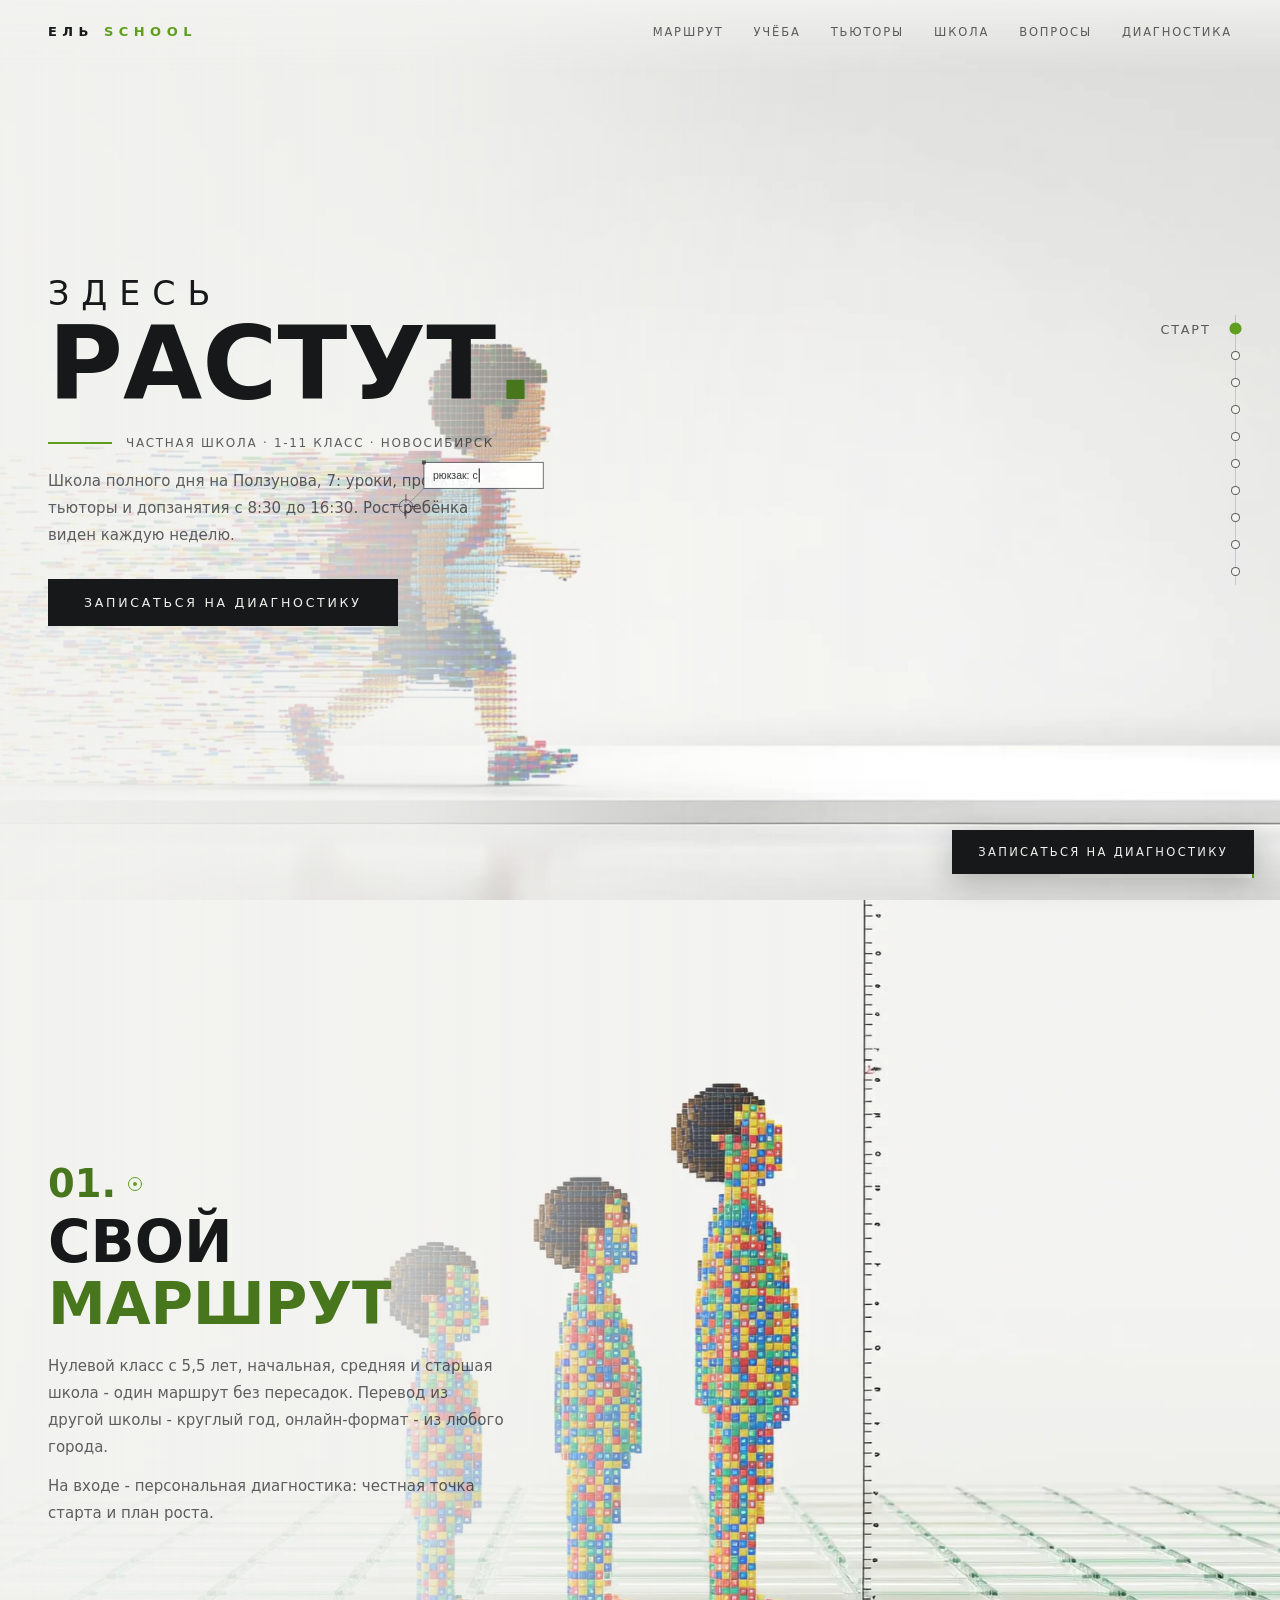
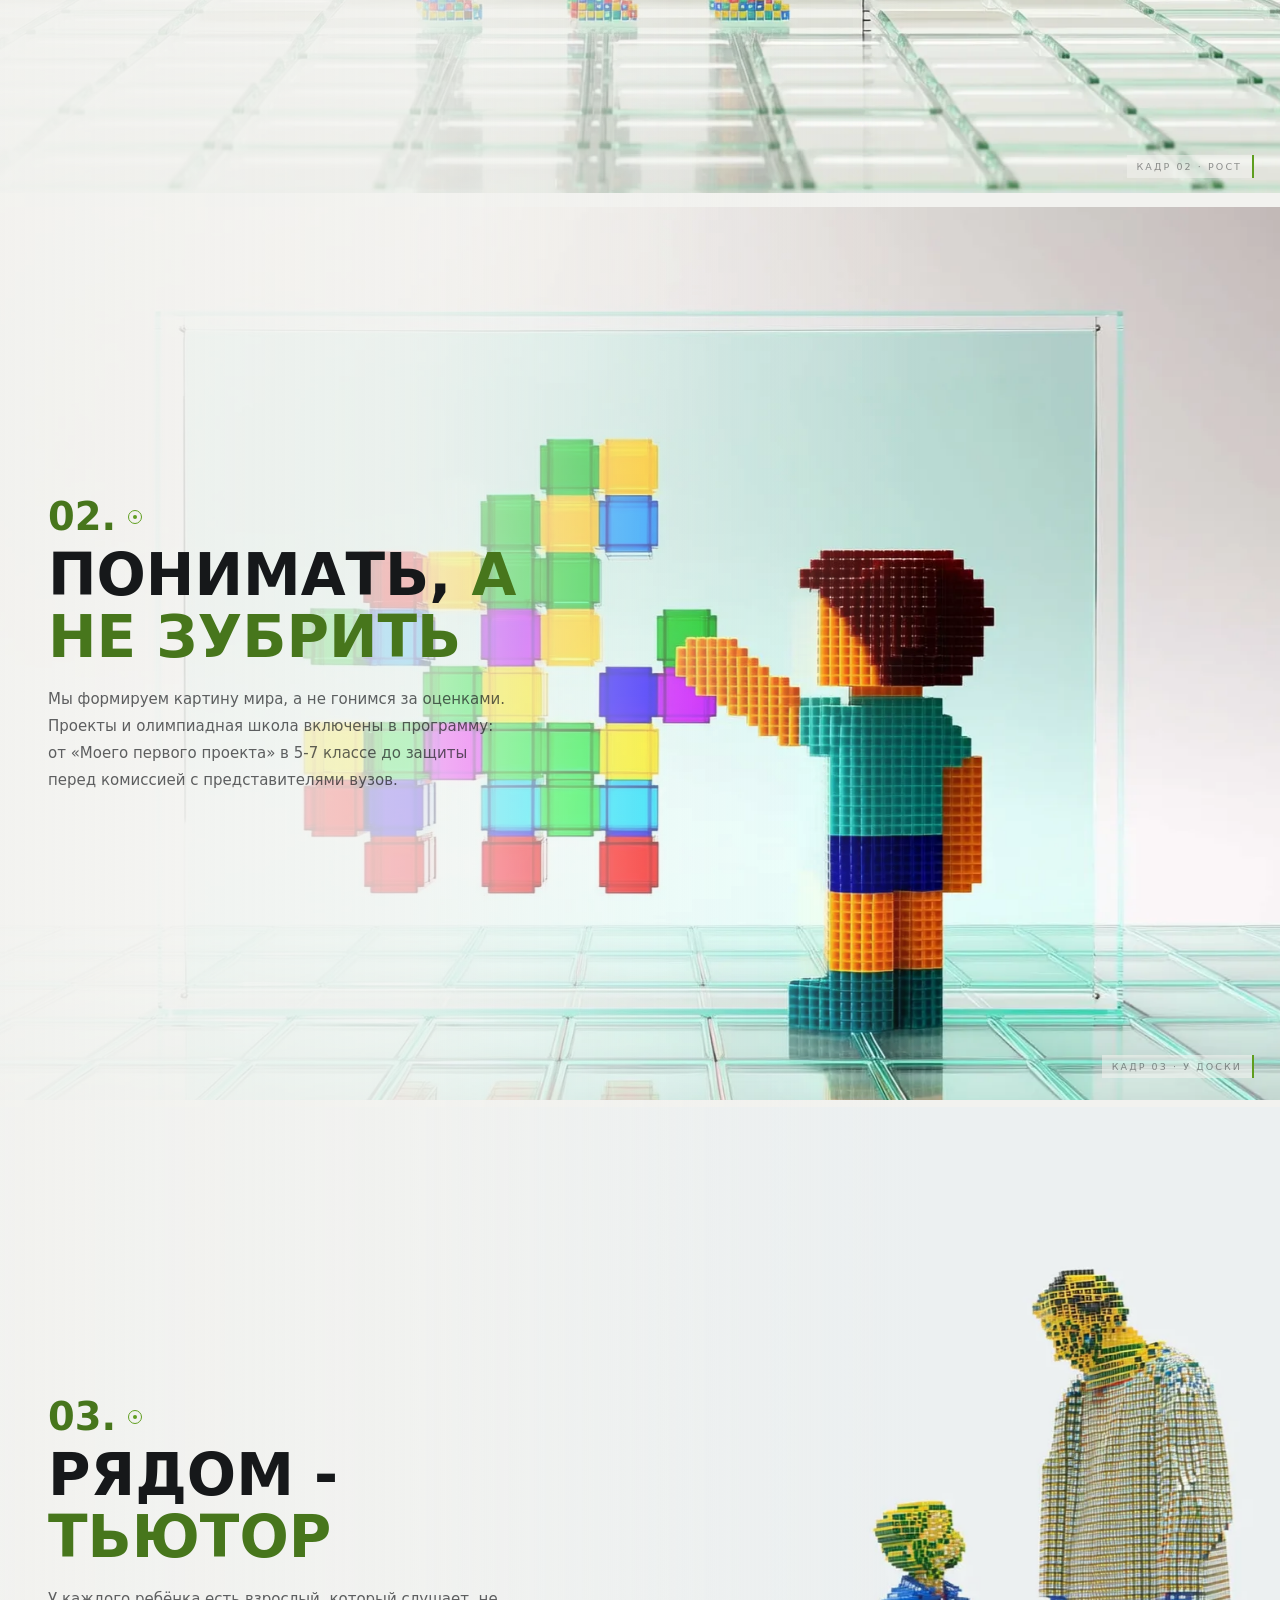
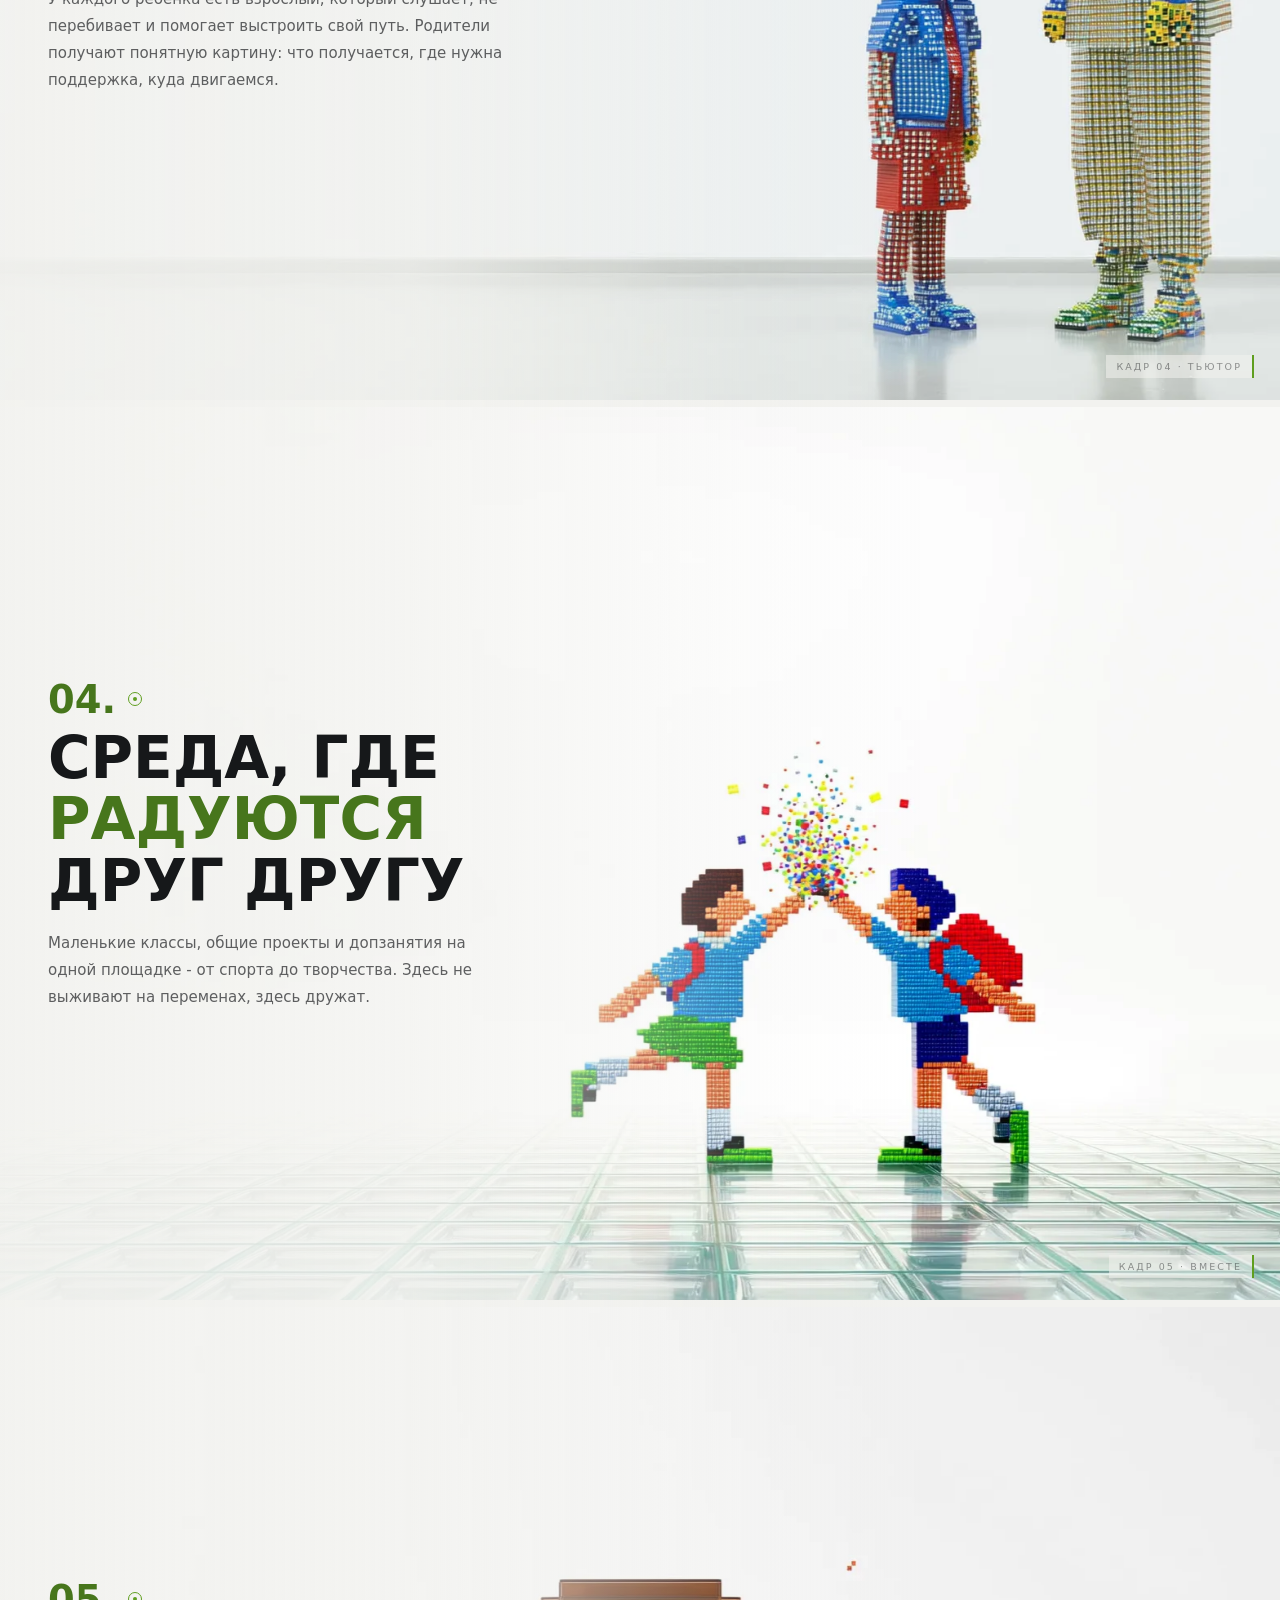
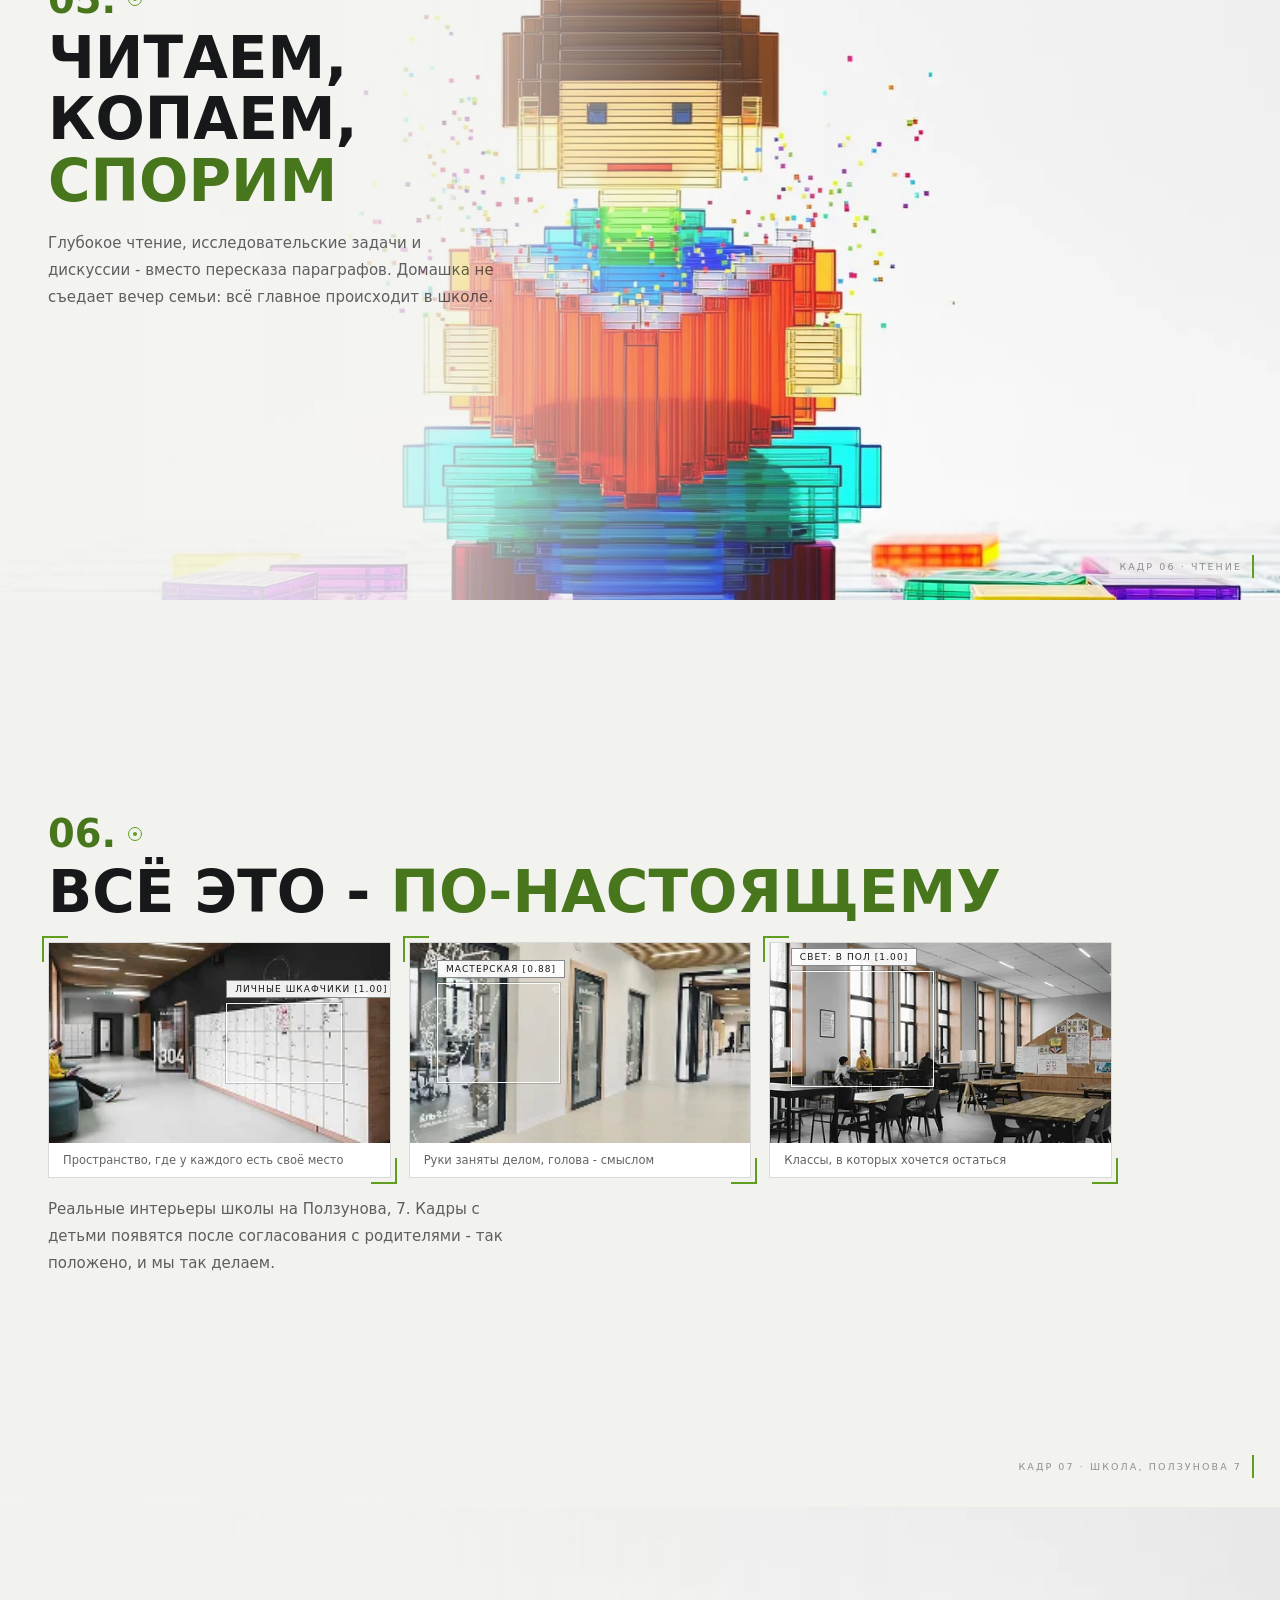
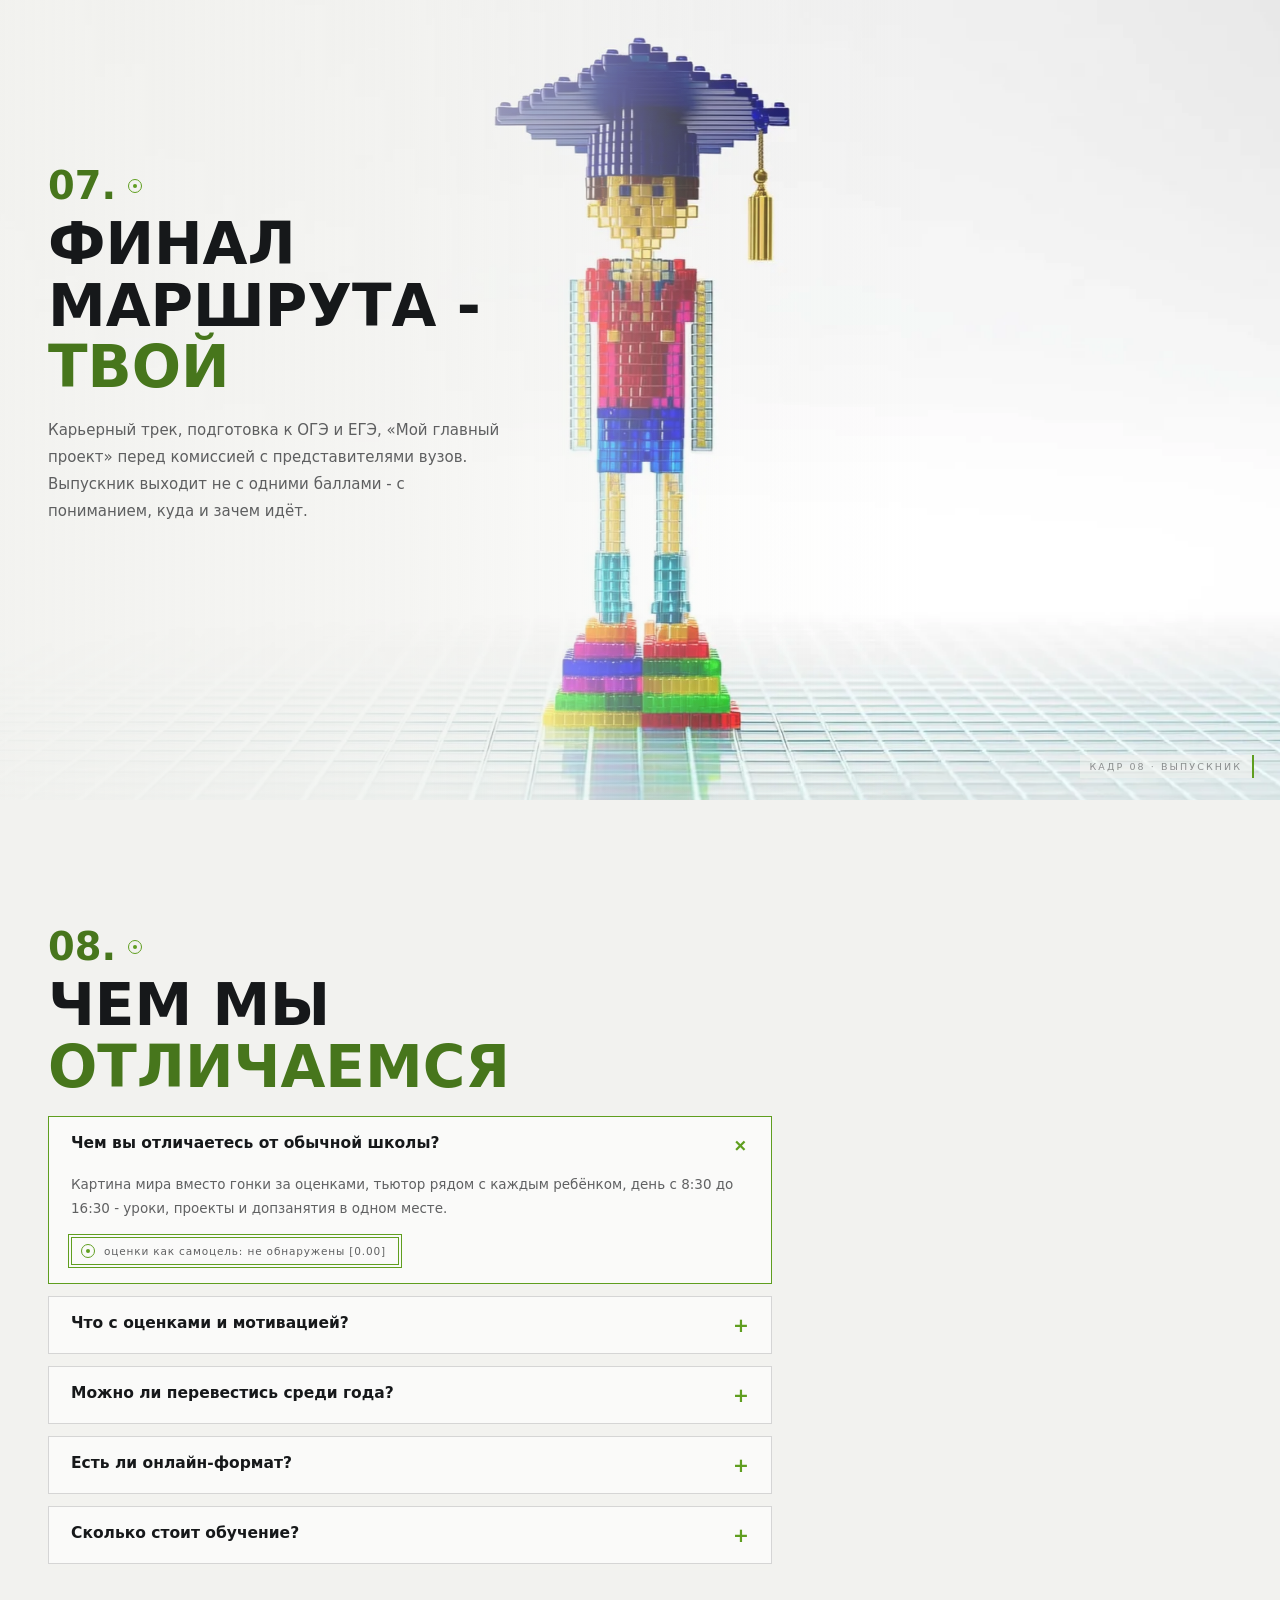
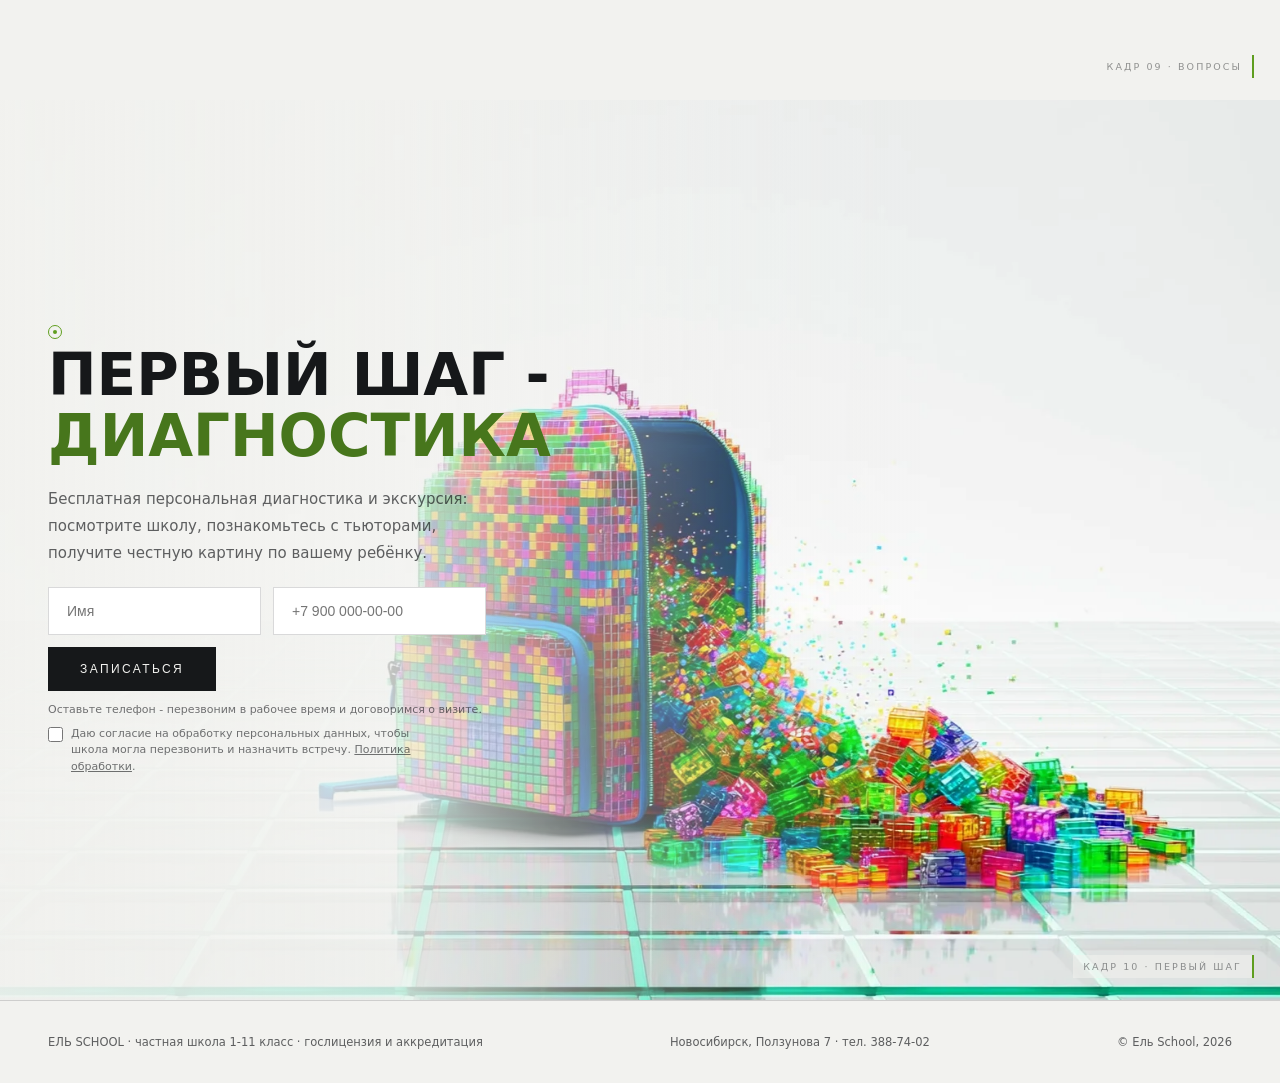
==== commit 1bcb9b1d: "fix(landing): restore animated homepage and remove hero gutters" ====
--- a/index.html
+++ b/index.html
@@ -1,21 +1,25 @@
 <!DOCTYPE html>
 <html lang="ru" class="no-js">
 <head>
-<meta name="yandex-verification" content="479fddd1280a2234">
-<meta name="google-site-verification" content="HDJLZZCWfDBTG7onQmgxy28xa-UuefuW6zg4X1xIsTk">
+<meta name="yandex-verification" content="479fddd1280a2234" />
+<meta name="google-site-verification" content="HDJLZZCWfDBTG7onQmgxy28xa-UuefuW6zg4X1xIsTk" />
+
 <meta charset="UTF-8">
 <meta name="viewport" content="width=device-width, initial-scale=1.0">
-<title>Ель School — частная школа полного дня в Новосибирске</title>
-<meta name="description" content="Частная школа полного дня в Новосибирске: уроки, самоподготовка, кружки и тьютор рядом с ребёнком. Запишитесь на экскурсию в Ель School.">
+<title>Ель School - частная школа 1-11 класс в Новосибирске. Поступление</title>
+<meta name="description" content="Частная школа с гослицензией и аккредитацией: тьюторы, персональная диагностика, очный и онлайн-формат. Запишитесь на бесплатную диагностику и экскурсию.">
 <meta property="og:type" content="website">
 <meta property="og:site_name" content="Ель School">
-<meta property="og:title" content="Ель School — частная школа полного дня в Новосибирске">
-<meta property="og:description" content="Уроки, самоподготовка, кружки и тьютор — в одном спокойном дне.">
+<meta property="og:title" content="Ель School - частная школа 1-11 класс в Новосибирске">
+<meta property="og:description" content="Бесплатная персональная диагностика и экскурсия. Здесь растут - тьюторы, картина мира вместо оценок, очный и онлайн-формат.">
 <meta property="og:url" content="https://elschool.tech/">
 <meta property="og:image" content="https://elschool.tech/og-cover.jpg">
+<meta property="og:image:width" content="1200">
+<meta property="og:image:height" content="630">
+<meta name="twitter:card" content="summary_large_image">
+<meta name="twitter:image" content="https://elschool.tech/og-cover.jpg">
 <link rel="canonical" href="https://elschool.tech/">
 <link rel="icon" type="image/svg+xml" href="favicon.svg">
-<link rel="stylesheet" href="assets/landing.css">
 <!-- Yandex.Metrika -->
 <script>
 (function(m,e,t,r,i,k,a){m[i]=m[i]||function(){(m[i].a=m[i].a||[]).push(arguments)};m[i].l=1*new Date();for(var j=0;j<document.scripts.length;j++){if(document.scripts[j].src===r){return}}k=e.createElement(t),a=e.getElementsByTagName(t)[0],k.async=1,k.src=r,a.parentNode.insertBefore(k,a)})(window,document,"script","https://mc.yandex.ru/metrika/tag.js","ym");
@@ -27,38 +31,889 @@
 (function(w,d,n,c){w.CalltouchDataObject=n;w[n]=function(){w[n]["callbacks"].push(arguments)};if(!w[n]["callbacks"]){w[n]["callbacks"]=[]}w[n]["loaded"]=false;if(typeof c!=="object"){c=[c]}w[n]["counters"]=c;for(var i=0;i<c.length;i+=1){p(c[i])}function p(cId){var a=d.getElementsByTagName("script")[0],s=d.createElement("script"),i=function(){a.parentNode.insertBefore(s,a)},m=typeof Array.prototype.find === "function",n=m?"init-min.js":"init.js";s.async=true;s.src="https://mod.calltouch.ru/"+n+"?id="+cId;if(w.opera=="[object Opera]"){d.addEventListener("DOMContentLoaded",i,false)}else{i()}}})(window,document,"ct","4oggmizy");
 </script>
 <!-- /Calltouch -->
+<style>
+  :root{
+    --bg:#f2f2ef;
+    --ink:#16181a;
+    --ink-dim:rgba(22,24,26,.68);
+    --accent:#5f9e1f;
+    --accent-ink:#47761c;
+    --line:rgba(22,24,26,.16);
+  }
+  *{margin:0;padding:0;box-sizing:border-box}
+  html,body{overflow-x:hidden;max-width:100%}
+  html{scroll-snap-type:y proximity;scroll-behavior:smooth}
+  body{
+    background:var(--bg);color:var(--ink);
+    font-family:"Segoe UI","Inter",system-ui,sans-serif;
+  }
+  ::selection{background:var(--accent);color:#fff}
+
+  header{
+    position:fixed;top:0;left:0;right:0;z-index:50;
+    display:flex;align-items:center;justify-content:space-between;
+    padding:24px 48px 34px;
+    background:linear-gradient(to bottom, rgba(242,242,239,.9), rgba(242,242,239,0));
+  }
+  .logo{font-size:13px;letter-spacing:.42em;font-weight:700;text-transform:uppercase}
+  .logo b{color:var(--accent)}
+  nav{display:flex;gap:30px}
+  nav a{font-size:11.5px;letter-spacing:.16em;text-transform:uppercase;color:var(--ink-dim);text-decoration:none}
+  nav a:hover{color:var(--ink)}
+  @media(max-width:900px){nav{display:none}}
+
+  .sticky-cta{
+    position:fixed;right:26px;bottom:26px;z-index:60;
+    padding:15px 26px;background:var(--ink);color:var(--bg);
+    font-size:11.5px;letter-spacing:.2em;text-transform:uppercase;text-decoration:none;
+    box-shadow:0 8px 30px rgba(22,24,26,.25);transition:background .25s;
+  }
+  .sticky-cta:hover{background:var(--accent);color:#fff}
+
+  /* ===== рельса-навигация по слайдам (ростомер) ===== */
+  .rail{
+    position:fixed;right:40px;top:50%;transform:translateY(-50%);z-index:55;
+    display:flex;flex-direction:column;gap:0;align-items:center;
+  }
+  .rail .line{position:absolute;top:0;bottom:0;width:1px;background:var(--line)}
+  .rail .fill{position:absolute;top:0;width:1px;height:0%;background:var(--accent);transition:height .2s}
+  .rail a{
+    position:relative;z-index:2;display:block;width:9px;height:9px;margin:9px 0;
+    border:1px solid var(--ink-dim);border-radius:50%;background:var(--bg);
+    transition:all .25s;
+  }
+  .rail a.on{background:var(--accent);border-color:var(--accent);transform:scale(1.35)}
+  .rail a span{
+    position:absolute;right:22px;top:50%;transform:translateY(-50%);
+    font-size:9.5px;letter-spacing:.14em;text-transform:uppercase;color:var(--ink-dim);
+    white-space:nowrap;opacity:0;transition:opacity .2s;pointer-events:none;
+  }
+  .rail a:hover span,.rail a.on span{opacity:1}
+  @media(max-width:900px){.rail{display:none}}
+
+  /* ===== слайды ===== */
+  .slide{
+    position:relative;min-height:100vh;min-height:100svh;overflow:hidden;
+    scroll-snap-align:start;
+    display:flex;align-items:center;
+  }
+  .sbg{
+    position:absolute;inset:0;background-size:cover;background-position:center;
+    transform:scale(1.045);will-change:transform;
+  }
+  .sbg video{width:100%;height:100%;object-fit:cover}
+  .scrim{position:absolute;inset:0;background:linear-gradient(90deg, rgba(242,242,239,.94) 0%, rgba(242,242,239,.78) 32%, rgba(242,242,239,.18) 58%, rgba(242,242,239,0) 72%)}
+  .slide.center .scrim{background:linear-gradient(0deg, rgba(242,242,239,.85) 0%, rgba(242,242,239,.25) 40%, rgba(242,242,239,0) 70%)}
+
+  .content{
+    position:relative;z-index:5;padding:0 48px;max-width:640px;
+  }
+  .num{font-size:clamp(26px,3vw,40px);font-weight:800;color:var(--accent-ink);margin-bottom:6px;display:flex;align-items:center;gap:12px}
+  .content h2{
+    font-size:clamp(30px,4.6vw,58px);font-weight:800;line-height:1.06;
+    text-transform:uppercase;margin-bottom:18px;
+  }
+  .content h2 em{font-style:normal;color:var(--accent-ink)}
+  .content p{font-size:15px;line-height:1.8;color:var(--ink-dim);margin-bottom:12px;max-width:460px}
+  .content .cta{
+    display:inline-block;margin-top:18px;padding:16px 36px;
+    background:var(--ink);color:var(--bg);text-decoration:none;
+    font-size:12.5px;letter-spacing:.22em;text-transform:uppercase;
+  }
+  .content .cta:hover{background:var(--accent);color:#fff}
+
+  /* hero-слайд: крупная типографика */
+  .hero-t .hero-title{margin:0;font-weight:inherit;font-size:inherit;line-height:inherit}
+  .hero-t .thin,.hero-t .fat{display:block}
+  .hero-t .thin{font-size:clamp(20px,2.6vw,36px);font-weight:200;letter-spacing:.36em;text-transform:uppercase}
+  .hero-t .fat{font-size:clamp(52px,8vw,112px);font-weight:800;line-height:1;text-transform:uppercase}
+  .hero-t .fat em{font-style:normal;color:var(--accent-ink)}
+  .hero-t .rule{display:flex;align-items:center;gap:14px;margin-top:20px}
+  .hero-t .rule i{width:64px;height:2px;background:var(--accent)}
+  .hero-t .rule span{font-size:12px;letter-spacing:.14em;color:var(--ink-dim);text-transform:uppercase;min-width:0}
+
+  .scope{position:relative;width:14px;height:14px;flex-shrink:0;display:inline-block}
+  .scope::before{
+    content:'';position:absolute;inset:0;border:1px solid var(--accent);border-radius:50%;
+    animation:scopePulse 1.6s ease-in-out infinite;
+  }
+  .scope::after{
+    content:'';position:absolute;left:50%;top:50%;width:4px;height:4px;margin:-2px 0 0 -2px;
+    background:var(--accent);border-radius:50%;
+  }
+  @keyframes scopePulse{0%,100%{transform:scale(1);opacity:1}50%{transform:scale(1.35);opacity:.45}}
+
+  .js .reveal{opacity:0;transform:translateY(24px);transition:opacity .7s ease,transform .7s ease}
+  .js .reveal.on{opacity:1;transform:none}
+
+  /* слайд с реальными фото */
+  .shots{display:grid;grid-template-columns:repeat(3,1fr);gap:18px;max-width:1080px}
+  .shot{position:relative;border:1px solid var(--line);background:#fff}
+  .shot .iw{position:relative;overflow:hidden}
+  .shot img{width:100%;height:200px;object-fit:cover;display:block}
+  /* уголки-скобки ВЫДВИНУТЫ наружу за фото */
+  .shot::before{content:'';position:absolute;left:-7px;top:-7px;width:24px;height:24px;border-left:2.5px solid var(--accent);border-top:2.5px solid var(--accent);z-index:4}
+  .shot::after{content:'';position:absolute;right:-7px;bottom:-7px;width:24px;height:24px;border-right:2.5px solid var(--accent);border-bottom:2.5px solid var(--accent);z-index:4}
+  /* рамки-аннотации на фото */
+  .shot .ann{
+    position:absolute;border:1px solid rgba(255,255,255,.95);
+    box-shadow:0 0 0 1px rgba(0,0,0,.2);pointer-events:none;z-index:3;
+  }
+  .shot .ann i{
+    position:absolute;left:-1px;top:-24px;font-style:normal;white-space:nowrap;
+    padding:3px 8px;background:rgba(255,255,255,.93);border:1px solid rgba(22,24,26,.5);
+    font-size:9px;letter-spacing:.12em;color:var(--ink);text-transform:uppercase;
+  }
+  .shot figcaption{padding:10px 14px;font-size:11.5px;color:var(--ink-dim)}
+  .wide{max-width:1160px}
+  @media(max-width:900px){.shots{grid-template-columns:1fr}}
+
+  /* FAQ слайд */
+  .faq{max-width:760px;width:100%}
+  .faq details{border:1px solid var(--line);background:rgba(255,255,255,.6);margin-bottom:12px;padding:0 22px}
+  .faq details[open]{border-color:var(--accent)}
+  .faq summary{cursor:pointer;list-style:none;padding:17px 0;font-size:15.5px;font-weight:700;display:flex;justify-content:space-between;gap:14px}
+  .faq summary::-webkit-details-marker{display:none}
+  .faq summary i{font-style:normal;color:var(--accent);font-weight:800;font-size:19px;flex-shrink:0;transition:transform .25s}
+  .faq details[open] summary i{transform:rotate(45deg)}
+  .faq .a{padding:0 0 16px;font-size:13.5px;line-height:1.75;color:var(--ink-dim)}
+  .faq .ai{display:inline-flex;align-items:center;gap:9px;margin-bottom:18px;border:1px solid var(--line);padding:6px 12px 6px 9px;font-size:10.5px;letter-spacing:.08em;color:var(--ink-dim);min-height:28px}
+  .faq .ai .tx::after{content:'';display:inline-block;width:2px;height:11px;background:var(--accent);margin-left:3px;vertical-align:-1px;animation:caret 1s steps(1) infinite}
+  .faq .ai.done .tx::after{display:none}
+  .faq .ai.done{border-color:var(--accent);outline:1px solid var(--accent);outline-offset:2px}
+  @keyframes caret{50%{opacity:0}}
+
+  /* форма */
+  .form{display:flex;gap:12px;flex-wrap:wrap;margin-top:20px}
+  .form input{padding:15px 18px;border:1px solid var(--line);background:#fff;font-size:14px;min-width:210px}
+  .form input:focus{border-color:var(--accent);box-shadow:0 0 0 3px rgba(95,158,31,.25);box-shadow:0 0 0 3px color-mix(in srgb, var(--accent) 22%, transparent)}
+  .form button{padding:15px 32px;background:var(--ink);color:var(--bg);border:none;cursor:pointer;font-size:12px;letter-spacing:.2em;text-transform:uppercase}
+  .form button:hover{background:var(--accent);color:#fff}
+  .form-note{margin-top:12px;font-size:11px;color:rgba(22,24,26,.6)}
+  .consent{margin-top:10px;font-size:11px;color:rgba(22,24,26,.6);max-width:52ch;
+    display:flex;align-items:flex-start;gap:8px;cursor:pointer;line-height:1.5}
+  .consent input[type=checkbox]{flex:0 0 auto;margin-top:1px;width:15px;height:15px;cursor:pointer}
+  .consent a{color:inherit}
+  /* Ловушка для ботов: человек этого поля не видит и не может сфокусировать. */
+  .hp{position:absolute!important;left:-9999px!important;top:auto!important;
+    width:1px!important;height:1px!important;opacity:0!important;pointer-events:none}
+
+  footer.site{
+    padding:34px 48px;border-top:1px solid var(--line);
+    display:flex;justify-content:space-between;flex-wrap:wrap;gap:12px;
+    font-size:11.5px;color:var(--ink-dim);
+  }
+  canvas#gz{position:fixed;inset:0;z-index:20;pointer-events:none}
+  /* мобильный взгляд: DOM-слой (canvas на iOS масштабирует непредсказуемо) */
+  #mgz{position:fixed;inset:0;z-index:21;pointer-events:none}
+  .mg-pill{
+    position:fixed;top:58px;left:50%;transform:translateX(-50%);
+    display:flex;align-items:center;gap:8px;
+    max-width:86vw;padding:6px 14px 6px 9px;
+    background:rgba(255,255,255,.93);
+    border:1px solid rgba(22,24,26,.35);border-radius:999px;
+    font-size:10.5px;letter-spacing:.05em;color:var(--ink);
+    white-space:nowrap;overflow:hidden;text-overflow:ellipsis;
+    transition:border-color .3s, box-shadow .3s;
+  }
+  .mg-pill.ok{border-color:var(--accent);box-shadow:0 0 0 1px var(--accent)}
+  .mg-eye{
+    width:8px;height:8px;border-radius:50%;background:var(--accent);flex-shrink:0;
+    animation:scopePulse 1.6s ease-in-out infinite;
+  }
+  .mg-dot{
+    position:fixed;left:0;top:0;width:6px;height:6px;margin:-3px 0 0 -3px;
+    border-radius:50%;background:rgba(22,24,26,.85);
+  }
+  .mg-dot::before{
+    content:'';position:absolute;inset:-6px;border:1px solid rgba(22,24,26,.4);
+    border-radius:50%;animation:scopePulse 1.8s ease-in-out infinite;
+  }
+  .mg-dot.ok::after{
+    content:'';position:absolute;inset:-10px;border:1px solid var(--accent);border-radius:50%;
+  }
+  .mg-scan{
+    position:fixed;left:0;right:0;top:16vh;height:1.5px;
+    background:linear-gradient(90deg, transparent, rgba(95,158,31,.35), transparent);
+    animation:mgScan 9s ease-in-out infinite alternate;
+  }
+  @keyframes mgScan{from{top:14vh}to{top:44vh}}
+  @media (min-width:761px){#mgz{display:none}}
+  @media (prefers-reduced-motion: reduce){.mg-scan,.mg-eye,.mg-dot::before{animation:none}}
+  .plate{
+    position:absolute;right:26px;bottom:22px;z-index:6;
+    font-size:9.5px;letter-spacing:.22em;text-transform:uppercase;
+    color:rgba(22,24,26,.45);
+    padding:6px 10px;border-right:2px solid var(--accent);
+    background:rgba(242,242,239,.55);
+  }
+  @media(max-width:760px){.plate{right:14px;bottom:64px;font-size:8.5px}}
+  @media (prefers-reduced-motion: reduce){
+    html{scroll-snap-type:none;scroll-behavior:auto}
+    .js .reveal{opacity:1;transform:none;transition:none}
+    .scope::before{animation:none}
+    .sbg{will-change:auto}
+  }
+
+  /* ===== мобильная версия ===== */
+  @media (max-width:760px){
+    header{padding:14px 20px 22px}
+    .logo{font-size:11px;letter-spacing:.3em}
+    .slide{align-items:flex-end}
+    .slide.center{align-items:center}
+    .content{padding:0 20px 78px;max-width:100%}
+    .content p{font-size:13.5px;max-width:100%}
+    .content h2{font-size:clamp(23px,7vw,34px);overflow-wrap:break-word}
+    .num{font-size:24px}
+    .hero-t .fat{font-size:17vw}
+    .hero-t .thin{font-size:5.6vw}
+    .hero-t .rule i{width:34px}
+    .hero-t .rule span{font-size:10px;letter-spacing:.08em}
+    .plate{max-width:60vw;white-space:nowrap;overflow:hidden;text-overflow:ellipsis}
+    .scrim,.slide.center .scrim{
+      background:linear-gradient(0deg,
+        rgba(242,242,239,.97) 0%, rgba(242,242,239,.84) 40%,
+        rgba(242,242,239,.14) 68%, rgba(242,242,239,0) 82%);
+    }
+    .sbg{background-position:center 22%}
+    .sbg video{object-position:center 28%}
+    /* кадрирование под вертикаль: объект в верхней трети */
+    #s3 .sbg{background-position:62% 24%}
+    #s4 .sbg{background-position:70% 24%}
+    #s4 .sbg video{object-position:70% 28%}
+    #s5 .sbg{background-position:56% 30%}
+    #s6 .sbg{background-position:center 30%}
+    #s8 .sbg{background-position:center 26%}
+    #s10 .sbg{background-position:58% 36%}
+    /* рюкзак пёстрый - под текстом почти глухая заливка, сверху остаётся видимым */
+    #s10 .scrim{background:linear-gradient(0deg,
+      rgba(242,242,239,.99) 0%, rgba(242,242,239,.96) 48%,
+      rgba(242,242,239,.72) 68%, rgba(242,242,239,.18) 88%, rgba(242,242,239,0) 100%)}
+    .sticky-cta{right:14px;bottom:14px;padding:12px 16px;font-size:10px;letter-spacing:.14em}
+    .shot img{height:170px}
+    .shot .ann i{font-size:8px;top:-20px}
+    .form input{min-width:0;flex:1 1 100%;font-size:16px}
+    .form button{flex:1 1 100%}
+    .faq summary{font-size:14px;padding:14px 0}
+    .faq .a{font-size:12.5px}
+    footer.site{padding:24px 20px;font-size:10.5px}
+  }
+</style>
 <script type="application/ld+json">
-{"@context":"https://schema.org","@type":"School","@id":"https://elschool.tech/#school","name":"Ель School","alternateName":"ЧОУ «Школа Будущего НСК»","url":"https://elschool.tech/","telephone":"+7-383-388-74-02","address":{"@type":"PostalAddress","streetAddress":"ул. Ползунова, 7","addressLocality":"Новосибирск","addressCountry":"RU"},"sameAs":["https://el.school/","https://vk.com/el.school_nsk","https://t.me/elschoolonline"]}
+{
+  "@context": "https://schema.org",
+  "@type": "School",
+  "@id": "https://elschool.tech/#school",
+  "name": "Ель School",
+  "alternateName": "ЧОУ «Школа Будущего НСК»",
+  "description": "Частная школа полного дня, 1-11 класс. Государственная лицензия и аккредитация, тьютор за каждым классом, самоподготовка и 18 направлений кружков на территории.",
+  "url": "https://elschool.tech/",
+  "telephone": "+7-383-388-74-02",
+  "address": {
+    "@type": "PostalAddress",
+    "streetAddress": "ул. Ползунова, 7",
+    "addressLocality": "Новосибирск",
+    "addressRegion": "Новосибирская область",
+    "addressCountry": "RU"
+  },
+  "areaServed": {
+    "@type": "City",
+    "name": "Новосибирск"
+  },
+  "sameAs": [
+    "https://el.school/",
+    "https://vk.com/el.school_nsk",
+    "https://t.me/elschoolonline"
+  ]
+}
 </script>
 </head>
 <body data-landing="glavnaya">
-<header><div class="wrap row"><a href="/" class="logo">ЕЛЬ<b>·</b>SCHOOL</a><a class="tel" href="tel:+73833887402">388-74-02</a></div></header>
-<a class="mobile-book" href="#zapis">Записаться</a>
-
-<section class="hero hero--documentary">
-  <div class="wrap inner">
-    <div class="hero-copy">
-      <div class="eyebrow">Частная школа 1–11 класс · Новосибирск</div>
-      <h1>Школа, где <em>ребёнка знают</em> по имени</h1>
-      <p class="lead">Уроки, самоподготовка, кружки и тьютор рядом — всё в одном дне. Вечер остаётся семье.</p>
-      <a class="btn" href="#zapis">Записаться на экскурсию</a>
-      <div class="note">Покажем обычный учебный день, классы и людей, которые будут рядом с ребёнком.</div>
-      <ul class="hero-proof"><li>Гослицензия</li><li>Полный день</li><li>Ползунова, 7</li></ul>
+<canvas id="gz"></canvas>
+<div id="mgz" hidden>
+  <div class="mg-scan"></div>
+  <div class="mg-dot"></div>
+  <div class="mg-pill"><i class="mg-eye"></i><span id="mgTx"></span></div>
+</div>
+
+<header>
+  <div class="logo">ЕЛЬ <b>SCHOOL</b></div>
+  <nav>
+    <a href="#s2">Маршрут</a><a href="#s3">Учёба</a><a href="#s4">Тьюторы</a>
+    <a href="#s7">Школа</a><a href="#s9">Вопросы</a><a href="#s10">Диагностика</a>
+  </nav>
+</header>
+<a class="sticky-cta" href="#s10">Записаться на диагностику</a>
+
+<div class="rail" id="rail">
+  <div class="line"></div><div class="fill" id="railFill"></div>
+</div>
+
+<!-- 1. HERO: видео walk -->
+<section class="slide" id="s1" data-img="gen/var-b-walk.webp"
+  data-anchors='[[0.36, 0.56, "рюкзак: собран [1.00]", "собран в путь · 1.00"], [0.2, 0.62, "вчерашний день: позади", "вчера осталось позади"], [0.44, 0.44, "курс: вперёд [0.98]", "курс: вперёд · 0.98"]]'>
+  <div class="sbg"><video id="walkVid" src="gen/video-b-walk-web.mp4" poster="gen/var-b-walk.webp" autoplay muted playsinline></video></div>
+  <div class="scrim"></div>
+  <div class="content hero-t">
+    <h1 class="hero-title">
+      <span class="thin reveal">Здесь</span>
+      <span class="fat reveal">Растут<em>.</em></span>
+    </h1>
+    <div class="rule reveal"><i></i><span>Частная школа · 1-11 класс · Новосибирск</span></div>
+    <p class="reveal" style="margin-top:18px">Школа полного дня на Ползунова, 7: уроки, проекты,
+    тьюторы и допзанятия с 8:30 до 16:30. Рост ребёнка виден каждую неделю.</p>
+    <a class="cta reveal" href="#s10">Записаться на диагностику</a>
+  </div>
+  <div class="plate">кадр 01 · путь в школу</div>
+</section>
+
+<!-- 2. МАРШРУТ: grow -->
+<section class="slide" id="s2" data-img="gen/var-b-grow.webp"
+  data-anchors='[[0.37, 0.6, "точка старта [1.00]", "точка старта · 1.00"], [0.47, 0.52, "набирает высоту [0.94]", "набирает высоту"], [0.57, 0.4, "почти взрослый [0.90]", "почти взрослый"], [0.63, 0.3, "рост: измеряем честно", "рост измерен честно"]]'>
+  <div class="sbg" style="background-image:url(gen/var-b-grow.webp)"></div>
+  <div class="scrim"></div>
+  <div class="content">
+    <div class="num reveal">01.<i class="scope"></i></div>
+    <h2 class="reveal">Свой <em>маршрут</em></h2>
+    <p class="reveal">Нулевой класс с 5,5 лет, начальная, средняя и старшая школа - один маршрут
+    без пересадок. Перевод из другой школы - круглый год, онлайн-формат - из любого города.</p>
+    <p class="reveal">На входе - персональная диагностика: честная точка старта и план роста.</p>
+  </div>
+  <div class="plate">кадр 02 · рост</div>
+</section>
+
+<!-- 3. УЧЁБА: board -->
+<section class="slide" id="s3" data-img="gen/var-b-board.webp"
+  data-anchors='[[0.5, 0.42, "недостающий кусочек: найден", "кусочек найден"], [0.62, 0.5, "уверенность [0.93]", "уверенность · 0.93"], [0.42, 0.62, "страх ошибки: не обнаружен [0.02]", "страха ошибки нет"]]'>
+  <div class="sbg" style="background-image:url(gen/var-b-board.webp)"></div>
+  <div class="scrim"></div>
+  <div class="content">
+    <div class="num reveal">02.<i class="scope"></i></div>
+    <h2 class="reveal">Понимать, <em>а не зубрить</em></h2>
+    <p class="reveal">Мы формируем картину мира, а не гонимся за оценками. Проекты и олимпиадная
+    школа включены в программу: от «Моего первого проекта» в 5-7 классе до защиты перед
+    комиссией с представителями вузов.</p>
+  </div>
+  <div class="plate">кадр 03 · у доски</div>
+</section>
+
+<!-- 4. ТЬЮТОР: duo -->
+<section class="slide" id="s4" data-img="gen/var-b-duo.webp"
+  data-anchors='[[0.75, 0.22, "наклонился: слушает [0.99]", "слушает · 0.99"], [0.63, 0.52, "услышан [1.00]", "услышан · 1.00"], [0.7, 0.85, "на одной земле [0.97]", "на одной земле"]]'>
+  <div class="sbg"><video id="duoVid" src="gen/video-b-duo-web.mp4" poster="gen/var-b-duo.webp" muted playsinline preload="none"></video></div>
+  <div class="scrim"></div>
+  <div class="content">
+    <div class="num reveal">03.<i class="scope"></i></div>
+    <h2 class="reveal">Рядом - <em>тьютор</em></h2>
+    <p class="reveal">У каждого ребёнка есть взрослый, который слушает, не перебивает и помогает
+    выстроить свой путь. Родители получают понятную картину: что получается, где нужна
+    поддержка, куда двигаемся.</p>
+  </div>
+  <div class="plate">кадр 04 · тьютор</div>
+</section>
+
+<!-- 5. СРЕДА: high5 -->
+<section class="slide" id="s5" data-img="gen/var-b-high5.webp"
+  data-anchors='[[0.57, 0.4, "победа: общая [1.00]", "победа общая · 1.00"], [0.53, 0.75, "гравитация: побеждена [0.87]", "гравитация побеждена"], [0.66, 0.55, "дружба: подтверждена [0.99]", "дружба · 0.99"]]'>
+  <div class="sbg" style="background-image:url(gen/var-b-high5.webp)"></div>
+  <div class="scrim"></div>
+  <div class="content">
+    <div class="num reveal">04.<i class="scope"></i></div>
+    <h2 class="reveal">Среда, где <em>радуются</em> друг другу</h2>
+    <p class="reveal">Маленькие классы, общие проекты и допзанятия на одной площадке - от
+    спорта до творчества. Здесь не выживают на переменах, здесь дружат.</p>
+  </div>
+  <div class="plate">кадр 05 · вместе</div>
+</section>
+
+<!-- 6. ЗНАНИЯ: read -->
+<section class="slide" id="s6" data-img="gen/var-b-read.webp"
+  data-anchors='[[0.5, 0.6, "книга: живая [0.99]", "книга живая · 0.99"], [0.63, 0.32, "идеи: разлетаются", "идеи разлетаются"], [0.49, 0.28, "внимание: глубокое [0.96]", "внимание глубокое"]]'>
+  <div class="sbg" style="background-image:url(gen/var-b-read.webp)"></div>
+  <div class="scrim"></div>
+  <div class="content">
+    <div class="num reveal">05.<i class="scope"></i></div>
+    <h2 class="reveal">Читаем, копаем, <em>спорим</em></h2>
+    <p class="reveal">Глубокое чтение, исследовательские задачи и дискуссии - вместо
+    пересказа параграфов. Домашка не съедает вечер семьи: всё главное происходит в школе.</p>
+  </div>
+  <div class="plate">кадр 06 · чтение</div>
+</section>
+
+<!-- 7. РЕАЛЬНАЯ ШКОЛА: фото -->
+<section class="slide center" id="s7">
+  <div class="content wide" style="max-width:1160px">
+    <div class="num reveal">06.<i class="scope"></i></div>
+    <h2 class="reveal">Всё это - <em>по-настоящему</em></h2>
+    <div class="shots">
+      <figure class="shot reveal"><div class="iw"><img src="img/09_Rectangle_144650.webp" alt="Коридор"><div class="ann" style="left:52%;top:30%;width:34%;height:40%"><i>личные шкафчики [1.00]</i></div></div><figcaption>Пространство, где у каждого есть своё место</figcaption></figure>
+      <figure class="shot reveal"><div class="iw"><img src="img/10_Rectangle_144649.webp" alt="Мастерская"><div class="ann" style="left:8%;top:20%;width:36%;height:50%"><i>мастерская [0.88]</i></div></div><figcaption>Руки заняты делом, голова - смыслом</figcaption></figure>
+      <figure class="shot reveal"><div class="iw"><img src="img/21_Rectangle_144671.webp" alt="Класс"><div class="ann" style="left:6%;top:14%;width:42%;height:58%"><i>свет: в пол [1.00]</i></div></div><figcaption>Классы, в которых хочется остаться</figcaption></figure>
     </div>
-    <figure class="hero-media"><img src="assets/photos/1-klass-classroom.jpg" alt="Учитель и ученики на уроке в Ель School"><figcaption><strong>Не декорация</strong>Обычный учебный день, который вы увидите на экскурсии.</figcaption></figure>
+    <p class="reveal" style="margin-top:18px">Реальные интерьеры школы на Ползунова, 7. Кадры с детьми появятся
+    после согласования с родителями - так положено, и мы так делаем.</p>
   </div>
+  <div class="plate">кадр 07 · школа, ползунова 7</div>
 </section>
 
-<section class="photo-gallery"><div class="wrap"><div class="gallery-head"><div><div class="eyebrow">Ель School изнутри</div><h2>Школа — это люди, занятия и пространство</h2></div><p>Не рендеры и не сток: показываем, как выглядит обучение, работа в группе, движение и место, где ребёнок проводит свой день.</p></div><div class="photo-gallery-grid"><figure><img src="assets/photos/gallery-12.jpg" alt="Дети занимаются в группе"><figcaption>Учимся вместе и слышим друг друга</figcaption></figure><figure><img src="assets/photos/gallery-15.jpg" alt="Дети на занятии в спортивном зале"><figcaption>Движение тоже часть дня</figcaption></figure><figure><img src="assets/photos/gallery-21.jpg" alt="Ученица работает у меловой стены"><figcaption>Пробуем и не боимся ошибиться</figcaption></figure><figure><img src="assets/photos/gallery-16.jpg" alt="Дети исследуют материал на занятии"><figcaption>Исследуем, а не зубрим</figcaption></figure><figure><img src="assets/photos/gallery-44.jpg" alt="Школьники на занятии"><figcaption>У каждого есть голос</figcaption></figure></div></div></section>
-
-<section class="block"><div class="wrap"><div class="eyebrow">Полный день без второго урока дома</div><h2>После школы можно просто быть семьёй</h2><div class="day"><div><time>8:30</time><span>ребёнок приходит в свой класс</span></div><div><time>9:00</time><span>уроки и работа в малой группе</span></div><div><time>13:00</time><span>обед и прогулка</span></div><div><time>14:00</time><span>самоподготовка с учителем</span></div><div><time>15:00</time><span>кружки на территории школы</span></div><div><time>до 18:00</time><span>семья забирает ребёнка без домашних заданий на вечер</span></div></div></div></section>
-
-<section class="photo-story"><div class="wrap"><figure><img src="assets/photos/gallery-22.jpg" alt="Педагог рядом с учениками"></figure><div class="story-copy"><div class="eyebrow">Тьютор рядом</div><h2>Адаптация — не случайность</h2><p>У ребёнка есть взрослый, который замечает трудности, помогает войти в коллектив и держит понятную связь с семьёй.</p><a class="text-link" href="/perevod-v-druguyu-shkolu/">Как устроен спокойный переход в новую школу</a></div></div></section>
-
-<section class="block"><div class="wrap"><div class="grid"><article><h3>Свой маршрут</h3><p>Нулевой класс, начальная, средняя и старшая школа — без очередного переезда в новую среду.</p></article><article><h3>Свои люди</h3><p>Педагог и тьютор знают класс, а не только видят ребёнка на уроке.</p></article><article><h3>Своё место</h3><p>Классы, мастерские, спорт и общие пространства собраны на одной территории.</p></article></div></div></section>
-
-<section class="block" id="zapis"><div class="wrap"><div class="form-wrap"><div class="eyebrow">Первый шаг</div><h2>Приехать и увидеть школу</h2><p>Экскурсия занимает около 40 минут. Покажем классы, расскажем про день ребёнка и честно обсудим, подойдёт ли вам этот формат.</p><form id="leadForm" novalidate><input type="text" name="name" autocomplete="name" aria-label="Имя" placeholder="Как вас зовут" required><input type="tel" name="phone" autocomplete="tel" aria-label="Телефон" placeholder="+7 900 000-00-00" required><input type="text" name="company" id="leadCompany" class="hp" tabindex="-1" autocomplete="off" aria-hidden="true"><button class="btn" type="submit">Записаться</button></form><div class="form-note" id="leadNote" aria-live="polite">Перезвоним в рабочее время и договоримся о визите.</div><label class="consent"><input type="checkbox" id="leadConsent" name="consent"><span>Даю согласие на обработку персональных данных, чтобы школа могла перезвонить и назначить встречу. <a href="/politika-personalnyh-dannyh/">Политика обработки</a>.</span></label></div></div></section>
-
-<footer class="site"><div class="wrap"><div>ЕЛЬ SCHOOL · частная школа 1–11 класс · гослицензия и аккредитация</div><div>Новосибирск, Ползунова 7 · <a href="tel:+73833887402">388-74-02</a></div><div>© Ель School, 2026</div></div></footer>
+<!-- 8. ФИНАЛ МАРШРУТА: graduate -->
+<section class="slide" id="s8" data-img="gen/var-b-graduate.webp"
+  data-anchors='[[0.5, 0.18, "шапочка: заслужена [1.00]", "шапочка заслужена"], [0.57, 0.32, "золото: настоящее", "золото настоящее"], [0.5, 0.85, "каждая ступень: пройдена", "ступени пройдены"]]'>
+  <div class="sbg" style="background-image:url(gen/var-b-graduate.webp)"></div>
+  <div class="scrim"></div>
+  <div class="content">
+    <div class="num reveal">07.<i class="scope"></i></div>
+    <h2 class="reveal">Финал маршрута - <em>твой</em></h2>
+    <p class="reveal">Карьерный трек, подготовка к ОГЭ и ЕГЭ, «Мой главный проект» перед комиссией
+    с представителями вузов. Выпускник выходит не с одними баллами - с пониманием, куда и зачем идёт.</p>
+  </div>
+  <div class="plate">кадр 08 · выпускник</div>
+</section>
+
+<!-- 9. FAQ -->
+<section class="slide center" id="s9">
+  <div class="content" style="max-width:820px;width:100%">
+    <div class="num reveal">08.<i class="scope"></i></div>
+    <h2 class="reveal">Чем мы <em>отличаемся</em></h2>
+    <div class="faq reveal">
+      <details open>
+        <summary>Чем вы отличаетесь от обычной школы? <i>+</i></summary>
+        <div class="a">Картина мира вместо гонки за оценками, тьютор рядом с каждым ребёнком, день с 8:30 до 16:30 - уроки, проекты и допзанятия в одном месте.</div>
+        <div class="ai"><i class="scope"></i><span class="tx" data-text="оценки как самоцель: не обнаружены [0.00]"></span></div>
+      </details>
+      <details>
+        <summary>Что с оценками и мотивацией? <i>+</i></summary>
+        <div class="a">Мы измеряем рост, а не оцениваем ребёнка: диагностика на входе, понятная родителю картина прогресса. Мотивация - на интересе, а не на страхе двойки.</div>
+        <div class="ai"><i class="scope"></i><span class="tx" data-text="стресс от двоек: не обнаружен [0.02]"></span></div>
+      </details>
+      <details>
+        <summary>Можно ли перевестись среди года? <i>+</i></summary>
+        <div class="a">Да, круглый год: диагностика, план адаптации, тьютор на первые недели.</div>
+        <div class="ai"><i class="scope"></i><span class="tx" data-text="маршрут перевода: построен [1.00]"></span></div>
+      </details>
+      <details>
+        <summary>Есть ли онлайн-формат? <i>+</i></summary>
+        <div class="a">Да, полноценная онлайн-школа: кураторы, тьюторы, проекты и олимпиады из любого города.</div>
+        <div class="ai"><i class="scope"></i><span class="tx" data-text="расстояние: не помеха [0.99]"></span></div>
+      </details>
+      <details>
+        <summary>Сколько стоит обучение? <i>+</i></summary>
+        <div class="a">Зависит от программы и формата. Честный первый шаг - бесплатная диагностика и экскурсия, дальше подберём программу. Возможна оплата материнским капиталом.</div>
+        <div class="ai"><i class="scope"></i><span class="tx" data-text="честный ответ: обнаружен [1.00]"></span></div>
+      </details>
+    </div>
+  </div>
+  <div class="plate">кадр 09 · вопросы</div>
+</section>
+
+<!-- 10. CTA: backpack -->
+<section class="slide" id="s10" data-img="gen/var-b-backpack.webp"
+  data-anchors='[[0.47, 0.5, "рюкзак: полон открытий [1.00]", "полон открытий · 1.00"], [0.63, 0.42, "знания: рвутся наружу", "знания наружу"], [0.35, 0.7, "место для вашего ребёнка: есть", "место для вашего есть"]]'>
+  <div class="sbg" style="background-image:url(gen/var-b-backpack.webp)"></div>
+  <div class="scrim"></div>
+  <div class="content">
+    <div class="num reveal"><i class="scope"></i></div>
+    <h2 class="reveal">Первый шаг - <em>диагностика</em></h2>
+    <p class="reveal">Бесплатная персональная диагностика и экскурсия: посмотрите школу,
+    познакомьтесь с тьюторами, получите честную картину по вашему ребёнку.</p>
+    <form class="form reveal" id="leadForm">
+      <input type="text" name="name" autocomplete="name" aria-label="Имя" placeholder="Имя" required>
+      <input type="tel" name="phone" autocomplete="tel" aria-label="Телефон" placeholder="+7 900 000-00-00" required>
+      <input type="text" name="company" id="leadCompany" class="hp" tabindex="-1" autocomplete="off" aria-hidden="true">
+      <button type="submit">Записаться</button>
+    </form>
+    <div class="form-note reveal" id="leadNote" aria-live="polite">Оставьте телефон - перезвоним в рабочее время и договоримся о визите.</div>
+    <label class="consent reveal"><input type="checkbox" id="leadConsent" name="consent">
+      <span>Даю согласие на обработку персональных данных, чтобы школа могла перезвонить
+      и назначить встречу. <a href="/politika-personalnyh-dannyh/">Политика обработки</a>.</span></label>
+  </div>
+  <div class="plate">кадр 10 · первый шаг</div>
+</section>
+
+<footer class="site">
+  <div>ЕЛЬ SCHOOL · частная школа 1-11 класс · гослицензия и аккредитация</div>
+  <div>Новосибирск, Ползунова 7 · тел. 388-74-02</div>
+  <div>© Ель School, 2026</div>
+</footer>
+
+<script>
+document.documentElement.classList.replace('no-js','js');
+const reduced = matchMedia('(prefers-reduced-motion: reduce)').matches;
+const ACCENT = '#5f9e1f';
+
+/* ===== скролл: обновление страницы всегда открывает верх ===== */
+if('scrollRestoration' in history) history.scrollRestoration = 'manual';
+if(location.hash){
+  history.replaceState(null, '', location.pathname + location.search);
+  const de = document.documentElement;
+  de.style.scrollBehavior = 'auto';
+  scrollTo(0, 0);
+  requestAnimationFrame(()=>{ de.style.scrollBehavior = ''; });
+}
+/* якорные ссылки скроллят без записи #hash в URL */
+document.querySelectorAll('a[href^="#"]').forEach(a=>{
+  a.addEventListener('click', ev=>{
+    const t = document.getElementById(a.getAttribute('href').slice(1));
+    if(!t) return;
+    ev.preventDefault();
+    t.scrollIntoView({behavior: reduced ? 'auto' : 'smooth', block: 'start'});
+  });
+});
+
+/* Атрибуция и отправка заявки живут в общем assets/landing.js - он подключён
+   в конце страницы. Своей копии здесь больше нет: расходились правила валидации
+   и адрес приёмника. */
+
+/* ===== hero-видео: доигрывает до конца и замирает на финальной позе
+   (мальчик развернулся к зрителю, шлейф осел). Клик по слайду - повтор ===== */
+const walkVid = document.getElementById('walkVid');
+if(walkVid){
+  const stopAt = 3.9; /* остановился, корпус 3/4, взгляд в сторону - не в упор */
+  walkVid.addEventListener('timeupdate', ()=>{
+    if(walkVid.currentTime >= stopAt) walkVid.pause();
+  });
+  if(reduced){ try{walkVid.pause();}catch(e){} }
+  document.getElementById('s1').addEventListener('click', e=>{
+    if(e.target.closest('a,button,input')) return;
+    walkVid.currentTime = 0;
+    const pr = walkVid.play(); if(pr && pr.catch) pr.catch(()=>{});
+  });
+}
+/* видео «Тьютор»: стартует, когда слайд виден; оседает и замирает; клик - повтор */
+const duoVid = document.getElementById('duoVid');
+if(duoVid){
+  duoVid.addEventListener('timeupdate', ()=>{
+    if(duoVid.duration && duoVid.currentTime >= duoVid.duration - 0.12) duoVid.pause();
+  });
+  try{
+    const dio = new IntersectionObserver(es=>{
+      es.forEach(e=>{
+        if(e.isIntersecting && !reduced && duoVid.paused && duoVid.currentTime === 0){
+          const pr = duoVid.play(); if(pr && pr.catch) pr.catch(()=>{});
+        }
+      });
+    },{threshold:.5});
+    dio.observe(document.getElementById('s4'));
+  }catch(e){}
+  document.getElementById('s4').addEventListener('click', e=>{
+    if(e.target.closest('a,button,input')) return;
+    duoVid.currentTime = 0;
+    const pr = duoVid.play(); if(pr && pr.catch) pr.catch(()=>{});
+  });
+}
+
+/* ===== reveal ===== */
+try{
+  const io = new IntersectionObserver(es=>{
+    es.forEach(e=>{ if(e.isIntersecting) e.target.classList.add('on'); });
+  },{threshold:.2});
+  document.querySelectorAll('.reveal').forEach(el=>io.observe(el));
+}catch(e){ document.querySelectorAll('.reveal').forEach(el=>el.classList.add('on')); }
+setTimeout(()=>document.querySelectorAll('.reveal:not(.on)').forEach(el=>el.classList.add('on')), 1800);
+
+/* ===== рельса-навигация ===== */
+const slides = [...document.querySelectorAll('.slide')];
+const rail = document.getElementById('rail');
+const railLabels = ['Старт','Маршрут','Учёба','Тьютор','Среда','Знания','Школа','Финал','Вопросы','Запись'];
+slides.forEach((s,i)=>{
+  const a = document.createElement('a');
+  a.href = '#'+s.id;
+  a.innerHTML = `<span>${railLabels[i]||''}</span>`;
+  rail.appendChild(a);
+});
+const railDots = [...rail.querySelectorAll('a')];
+
+/* ===== активный слайд ===== */
+let active = 0;
+function updateActive(){
+  const mid = innerHeight/2;
+  for(let i=0;i<slides.length;i++){
+    const r = slides[i].getBoundingClientRect();
+    if(r.top <= mid && r.bottom > mid){
+      if(active !== i){
+        active = i;
+        railDots.forEach((d,j)=>d.classList.toggle('on', j===active));
+        gaze = {i:0, t0:performance.now()};
+      }
+      break;
+    }
+  }
+}
+
+addEventListener('scroll', ()=>{
+  const max = document.documentElement.scrollHeight - innerHeight;
+  document.getElementById('railFill').style.height = (Math.min(1, scrollY/max)*100)+'%';
+},{passive:true});
+
+/* ===== FAQ печать ===== */
+function typeAi(d){
+  const ai = d.querySelector('.ai'); if(!ai || ai.dataset.busy) return;
+  const tx = ai.querySelector('.tx'); const full = tx.dataset.text||'';
+  ai.dataset.busy='1'; ai.classList.remove('done'); tx.textContent='';
+  if(reduced){ tx.textContent=full; ai.classList.add('done'); return; }
+  let i=0; const t=setInterval(()=>{
+    tx.textContent=full.slice(0,++i);
+    if(i>=full.length){clearInterval(t);ai.classList.add('done');delete ai.dataset.busy;}
+  },28);
+}
+document.querySelectorAll('.faq details').forEach(d=>{
+  d.addEventListener('toggle',()=>{ if(d.open) typeAi(d); });
+});
+const faqIo = new IntersectionObserver(es=>{es.forEach(e=>{
+  if(e.isIntersecting){document.querySelectorAll('.faq details[open]').forEach(typeAi);faqIo.disconnect();}
+})},{threshold:.3});
+const fq=document.querySelector('.faq'); if(fq) faqIo.observe(fq);
+
+/* ===== параллакс фонов ===== */
+let pmx=0,pmy=0,ptx=0,pty=0;
+addEventListener('pointermove',e=>{
+  ptx=(e.clientX/innerWidth-.5)*14; pty=(e.clientY/innerHeight-.5)*9;
+});
+
+/* ===== движок взгляда: по якорям активного слайда ===== */
+const cv = document.getElementById('gz');
+const cx = cv.getContext('2d');
+let W,H;
+function resize(){
+  const dpr=Math.min(devicePixelRatio||1,2);
+  W=innerWidth;H=innerHeight;
+  cv.width=W*dpr;cv.height=H*dpr;
+  cx.setTransform(dpr,0,0,dpr,0,0);
+}
+addEventListener('resize',resize);
+
+const IMG_W=2048, IMG_H=1152;
+let gaze={i:0,t0:performance.now()};
+const FLY=900, DWELL=2400;
+function ease(k){return k<.5?2*k*k:1-Math.pow(-2*k+2,2)/2}
+function hexA(hex,a){const n=parseInt(hex.slice(1),16);return `rgba(${n>>16&255},${n>>8&255},${n&255},${a})`}
+
+function anchorsOf(s){
+  try{ return JSON.parse(s.dataset.anchors||'null'); }catch(e){ return null; }
+}
+function slidePos(slide){
+  /* доли background/object-position, кэш до ресайза */
+  if(slide._pos) return slide._pos;
+  let px=.5, py=.5;
+  const vid = slide.querySelector('.sbg video');
+  const el = vid || slide.querySelector('.sbg');
+  if(el){
+    const cs = getComputedStyle(el);
+    const raw = vid ? cs.objectPosition : cs.backgroundPosition;
+    const m = raw.match(/([\d.]+)%\s+([\d.]+)%/);
+    if(m){ px = parseFloat(m[1])/100; py = parseFloat(m[2])/100; }
+  }
+  slide._pos = [px,py];
+  return slide._pos;
+}
+addEventListener('resize', ()=>slides.forEach(s=>{ delete s._pos; }));
+function imgToScreen(slide, fx, fy){
+  const r = slide.getBoundingClientRect();
+  const [ppx,ppy] = slidePos(slide);
+  const s0 = Math.max(r.width/IMG_W, r.height/IMG_H);
+  const offX = r.left + (r.width - IMG_W*s0)*ppx;
+  const offY = r.top + (r.height - IMG_H*s0)*ppy;
+  let px = offX + fx*IMG_W*s0;
+  let py = offY + fy*IMG_H*s0;
+  /* тот же transform, что у фона: scale(1.045) + параллакс */
+  const cxr = r.left + r.width/2, cyr = r.top + r.height/2;
+  const k = r.top / innerHeight;
+  px = cxr + (px-cxr)*1.045 - pmx*.6;
+  py = cyr + (py-cyr)*1.045 + k*-26 - pmy*.6;
+  return [px,py];
+}
+
+function draw(){
+  if(!rafOn) return;
+  updateActive();
+  const now = performance.now();
+  pmx+=(ptx-pmx)*.05; pmy+=(pty-pmy)*.05;
+  cx.clearRect(0,0,W,H);
+
+  /* параллакс фонов видимых слайдов */
+  for(const s of slides){
+    const bg = s.querySelector('.sbg');
+    if(!bg) continue;
+    const r = s.getBoundingClientRect();
+    if(r.bottom<0||r.top>H) continue;
+    const k = r.top / H; /* -1..1 */
+    bg.style.transform = `scale(1.045) translate(${-pmx*.6}px, ${k*-26 - pmy*.6}px)`;
+  }
+
+  const slide = slides[active];
+  const anchors = slide ? anchorsOf(slide) : null;
+  const mgzEl = document.getElementById('mgz');
+  if(mgzEl && (!anchors || innerWidth>760)) mgzEl.hidden = true;
+  if(anchors && anchors.length){
+    const cur = anchors[gaze.i % anchors.length];
+    const prev = anchors[(gaze.i-1+anchors.length)%anchors.length];
+    const dt = now - gaze.t0;
+    if(dt>FLY+DWELL && !reduced){ gaze.i=(gaze.i+1)%anchors.length; gaze.t0=now; }
+    const k = reduced?1:Math.min(1,dt/FLY);
+    const e = ease(k);
+    const [ax,ay]=imgToScreen(slide,cur[0],cur[1]);
+    const [px,py]=imgToScreen(slide,prev[0],prev[1]);
+    const gx=px+(ax-px)*e, gy=py+(ay-py)*e;
+
+    const MOBILE = innerWidth<=760;
+    if(MOBILE){
+      /* DOM-режим: canvas на iOS не используем */
+      const wrap = document.getElementById('mgz');
+      const pill = wrap.querySelector('.mg-pill');
+      const dotEl = wrap.querySelector('.mg-dot');
+      const txEl = document.getElementById('mgTx');
+      wrap.hidden = false;
+      const label = cur[3] || cur[2];
+      const settledM = k>=1;
+      const charsM = reduced?label.length:settledM?Math.min(label.length,Math.floor((dt-FLY)/30)):0;
+      const txtM = label.slice(0,charsM);
+      if(txEl.dataset.full !== label){ txEl.dataset.full = label; }
+      txEl.textContent = txtM || ' ';
+      const done = settledM && charsM>=label.length;
+      pill.classList.toggle('ok', done);
+      dotEl.classList.toggle('ok', done);
+      dotEl.style.transform = 'translate('+gx+'px,'+gy+'px)';
+      requestAnimationFrame(draw);
+      return;
+    }
+    if(false){
+      /* --- мобильный взгляд: точка, сканер-линия, пилюля --- */
+      const sr = slide.getBoundingClientRect();
+      const label = cur[3] || cur[2];
+      const settled2 = k>=1;
+      const chars = reduced?label.length:settled2?Math.min(label.length,Math.floor((dt-FLY)/30)):0;
+      const txt = label.slice(0,chars);
+
+      /* дрейфующая линия-сканер */
+      if(!reduced){
+        const sy2 = sr.top + sr.height*(0.14 + 0.34*(0.5+0.5*Math.sin(now/4200)));
+        cx.strokeStyle=hexA(ACCENT,.10);
+        cx.beginPath();cx.moveTo(sr.left,sy2);cx.lineTo(sr.right,sy2);cx.stroke();
+        cx.strokeStyle=hexA(ACCENT,.32);
+        cx.beginPath();cx.moveTo(gx-14,sy2);cx.lineTo(gx+14,sy2);cx.stroke();
+      }
+
+      /* точка-прицел: ядро + тонкое кольцо-пульс */
+      const pl = settled2 ? 1+.25*Math.sin((dt-FLY)/300) : 1;
+      cx.fillStyle=hexA('#16181a',.8);
+      cx.beginPath();cx.arc(gx,gy,2,0,6.284);cx.fill();
+      cx.lineWidth=0.8;
+      cx.strokeStyle=hexA('#16181a',.4);
+      cx.beginPath();cx.arc(gx,gy,7*pl,0,6.284);cx.stroke();
+      if(settled2 && chars>=label.length){
+        cx.strokeStyle=hexA(ACCENT,.8);
+        cx.beginPath();cx.arc(gx,gy,10*pl,0,6.284);cx.stroke();
+      }
+
+      /* пилюля с мыслью - под шапкой, по центру */
+      cx.font='9.5px "Segoe UI",sans-serif';
+      const tw2 = cx.measureText(label).width;
+      const chW = tw2+34, chH = 23;
+      let chX = Math.min(Math.max(sr.left+12,(sr.left+sr.right)/2-chW/2), sr.right-chW-12);
+      let chY = Math.max(sr.top+62, 62);
+      /* линия-связь пилюля -> точка */
+      cx.lineWidth=0.7;
+      cx.strokeStyle=hexA('#16181a',.16);
+      cx.beginPath();cx.moveTo(chX+chW/2, chY+chH);cx.lineTo(gx,gy);cx.stroke();
+      /* сама пилюля */
+      cx.fillStyle='rgba(255,255,255,.9)';
+      cx.strokeStyle= (settled2&&chars>=label.length)?hexA(ACCENT,.85):hexA('#16181a',.3);
+      cx.lineWidth=0.9;
+      cx.beginPath();
+      const r2 = chH/2;
+      cx.moveTo(chX+r2, chY);
+      cx.lineTo(chX+chW-r2, chY);
+      cx.arc(chX+chW-r2, chY+r2, r2, -Math.PI/2, Math.PI/2);
+      cx.lineTo(chX+r2, chY+chH);
+      cx.arc(chX+r2, chY+r2, r2, Math.PI/2, -Math.PI/2);
+      cx.closePath();
+      cx.fill();cx.stroke();
+      /* пульс-точка внутри */
+      const dp = 1+.3*Math.sin(now/500);
+      cx.fillStyle=hexA(ACCENT,.9);
+      cx.beginPath();cx.arc(chX+13,chY+chH/2,2.2*dp,0,6.284);cx.fill();
+      if(txt){
+        cx.fillStyle=hexA('#16181a',.82);
+        cx.fillText(txt, chX+24, chY+chH/2+3.2);
+        if(!reduced&&chars<label.length&&Math.sin(now/120)>0){
+          const cw2=cx.measureText(txt).width;
+          cx.fillRect(chX+25+cw2,chY+6,1,chH-12);
+        }
+      }
+    } else {
+    const M = 1;
+
+    cx.lineWidth=M<1?0.8:1;
+    cx.font=(M<1?'8.5px':'10.5px')+' "Segoe UI",sans-serif';
+
+    if(!reduced && dt<900){
+      const fa=1-dt/900;
+      cx.strokeStyle=hexA('#16181a',.2*fa);
+      cx.beginPath();cx.arc(px,py,7*M,0,6.284);cx.stroke();
+    }
+    const settled=k>=1;
+    const pulse=settled?1+.14*Math.sin((dt-FLY)/260):1;
+    cx.strokeStyle=hexA('#16181a',.55);
+    cx.beginPath();cx.arc(gx,gy,6*M*pulse,0,6.284);cx.stroke();
+    cx.beginPath();
+    cx.moveTo(gx-11*M*pulse,gy);cx.lineTo(gx-4*M,gy);
+    cx.moveTo(gx+4*M,gy);cx.lineTo(gx+11*M*pulse,gy);
+    cx.moveTo(gx,gy-11*M*pulse);cx.lineTo(gx,gy-4*M);
+    cx.moveTo(gx,gy+4*M);cx.lineTo(gx,gy+11*M*pulse);cx.stroke();
+
+    const label=cur[2];
+    const chars=reduced?label.length:settled?Math.min(label.length,Math.floor((dt-FLY)/26)):0;
+    const txt=label.slice(0,chars);
+    const tw=cx.measureText(label).width;
+    const bw=Math.max(44*M+12,tw+16*M), bh=Math.round(26*M)+ (M<1?0:0);
+    const sr = slide.getBoundingClientRect();
+    const L = Math.max(12, sr.left+10), R = Math.min(W-12, sr.right-10);
+    const T = Math.max(76, sr.top+10), B = Math.min(H-12, sr.bottom-10);
+    let bx=Math.min(Math.max(L, gx+18*M), R-bw);
+    let by=Math.min(Math.max(T, gy-44*M), B-bh);
+
+    /* белая подложка - подпись читаема на любом фоне */
+    cx.fillStyle='rgba(255,255,255,.93)';
+    cx.fillRect(bx,by,bw,bh);
+    cx.strokeStyle=hexA('#16181a',.6);
+    cx.strokeRect(bx,by,bw,bh);
+    cx.fillStyle=hexA('#16181a',.6);
+    cx.fillRect(bx-2,by-2,4,4);
+    cx.strokeStyle=hexA('#16181a',.28);
+    cx.beginPath();cx.moveTo(bx+(gx>bx+bw/2?bw:0),by+bh);cx.lineTo(gx,gy);cx.stroke();
+    if(txt){
+      cx.fillStyle=hexA('#16181a',.85);
+      cx.fillText(txt,bx+9*M,by+bh/2+3.2);
+      if(!reduced&&chars<label.length&&Math.sin(now/120)>0){
+        const cw=cx.measureText(txt).width;
+        cx.fillRect(bx+10*M+cw,by+6*M,1.2,bh-12*M);
+      }
+    }
+
+    /* второй кислотный контур - «определение подтверждено» */
+    const typed = chars>=label.length;
+    if(settled && typed){
+      const ca = reduced?1:Math.min(1,(dt-FLY-label.length*26)/320);
+      const ACC = ACCENT;
+      cx.strokeStyle=hexA(ACC,.85*ca);
+      cx.strokeRect(bx-3*M,by-3*M,bw+6*M,bh+6*M);
+      cx.beginPath();cx.arc(gx,gy,11*M*pulse,0,6.284);cx.stroke();
+      cx.fillStyle=hexA(ACC,.9*ca);
+      cx.fillRect(bx+bw-5*M,by-5*M,4*M,4*M);
+    }
+    }
+  }
+  requestAnimationFrame(draw);
+}
+
+resize();
+let rafOn = true;
+document.addEventListener('visibilitychange', ()=>{
+  const was = rafOn; rafOn = !document.hidden;
+  if(rafOn && !was) requestAnimationFrame(draw);
+});
+requestAnimationFrame(draw);
+</script>
 <script src="assets/landing.js"></script>
-</body></html>
+</body>
+</html>
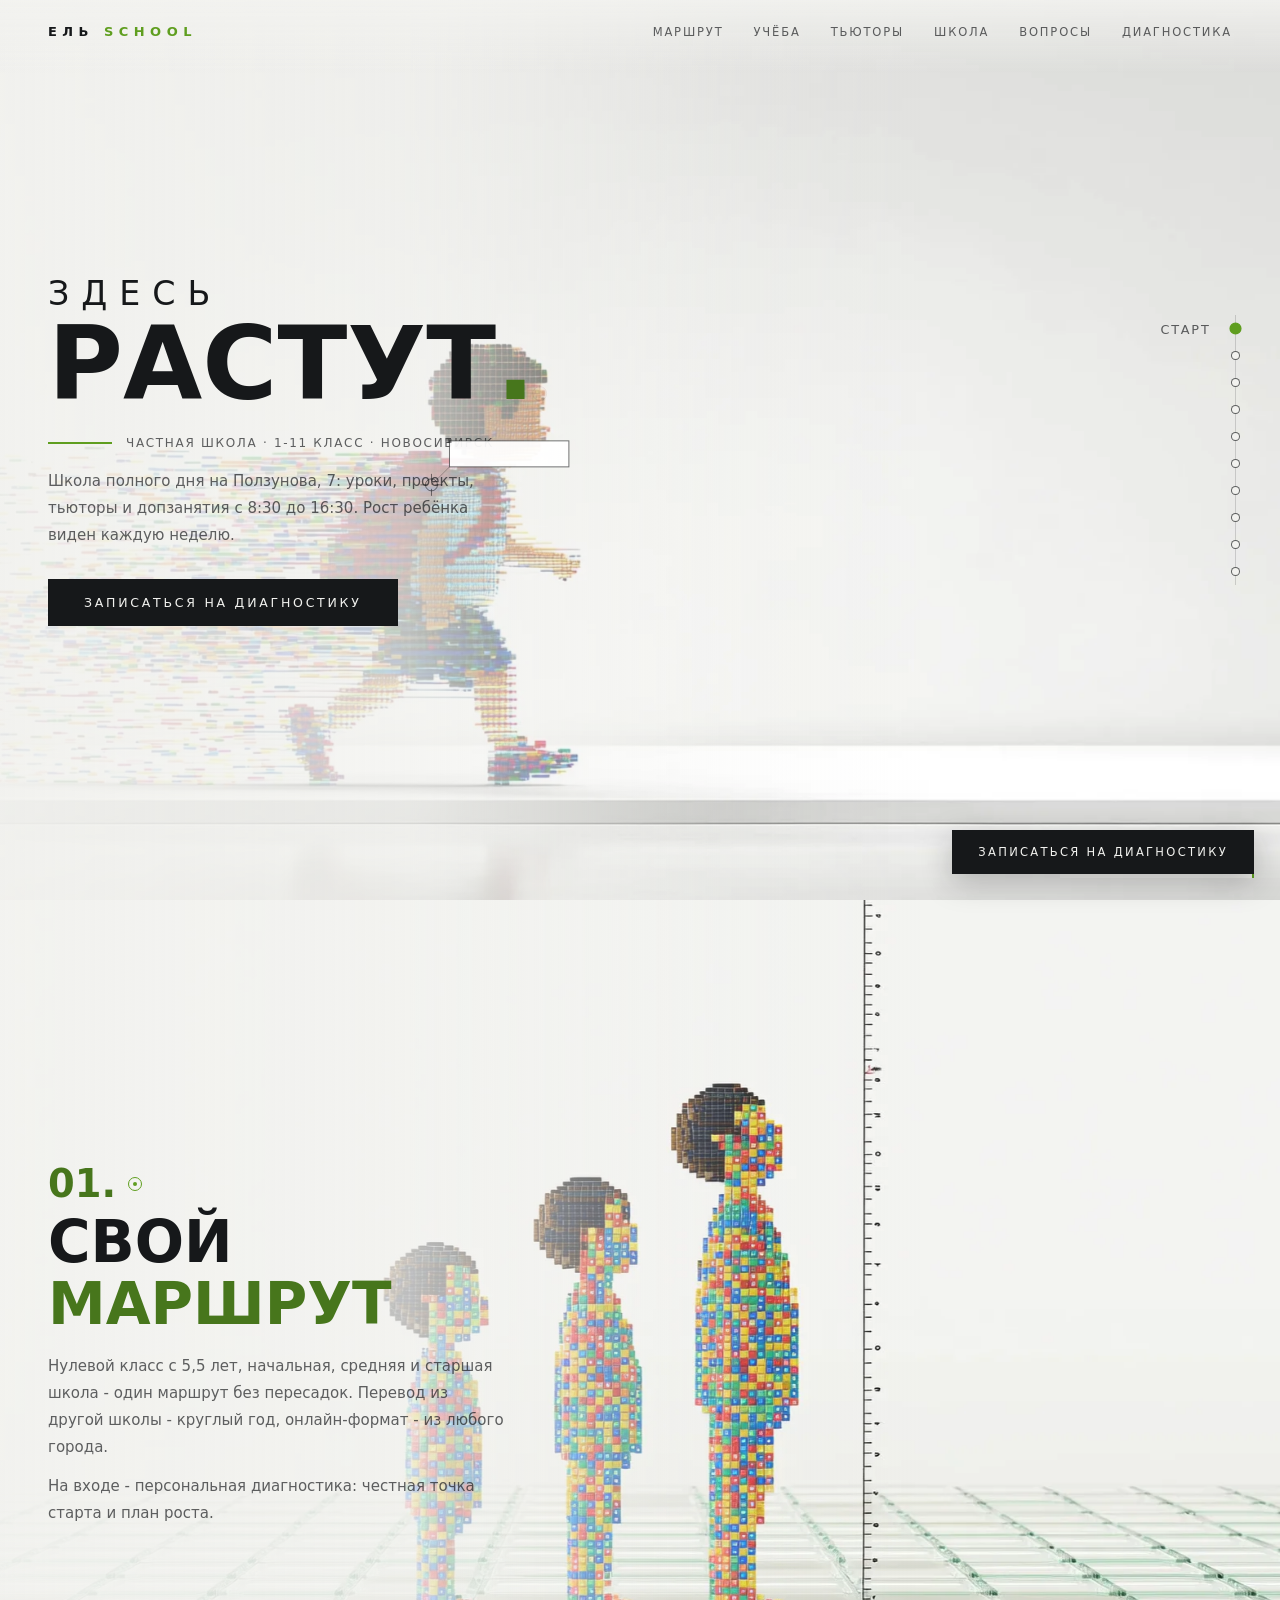
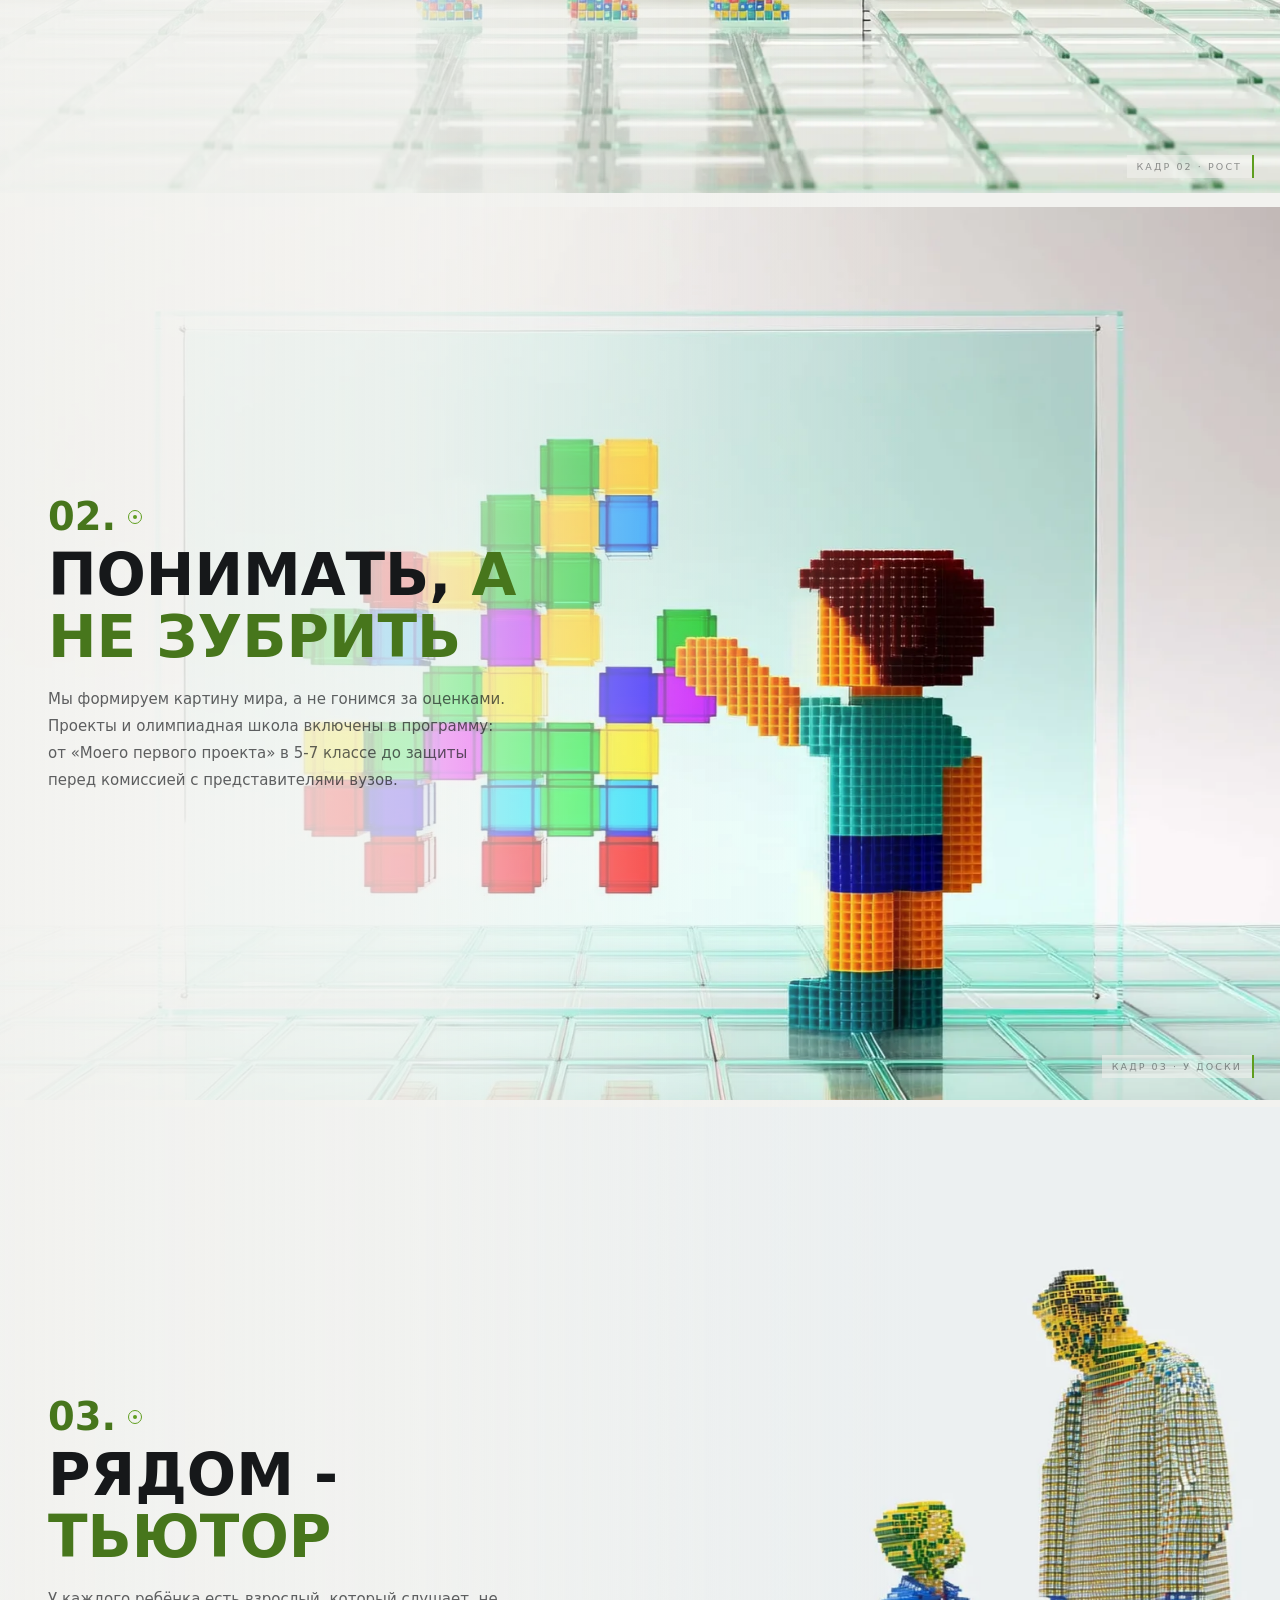
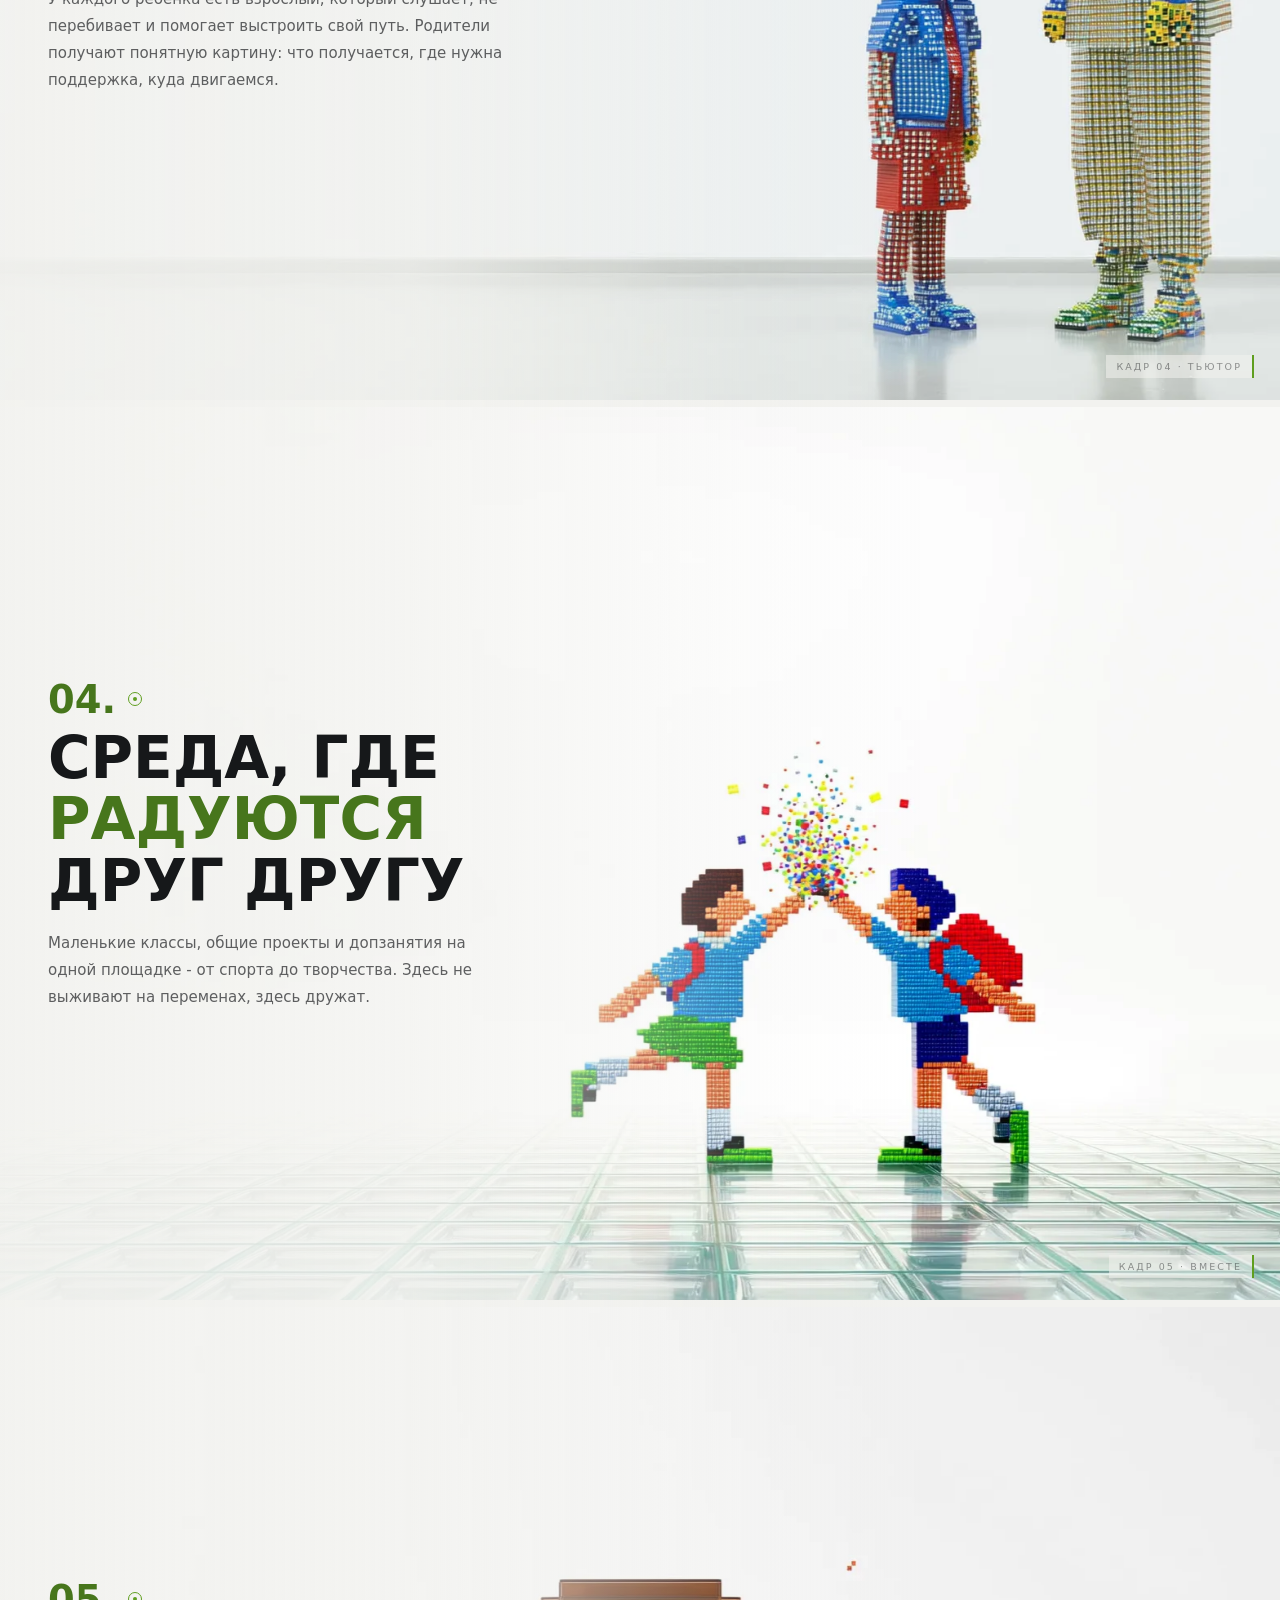
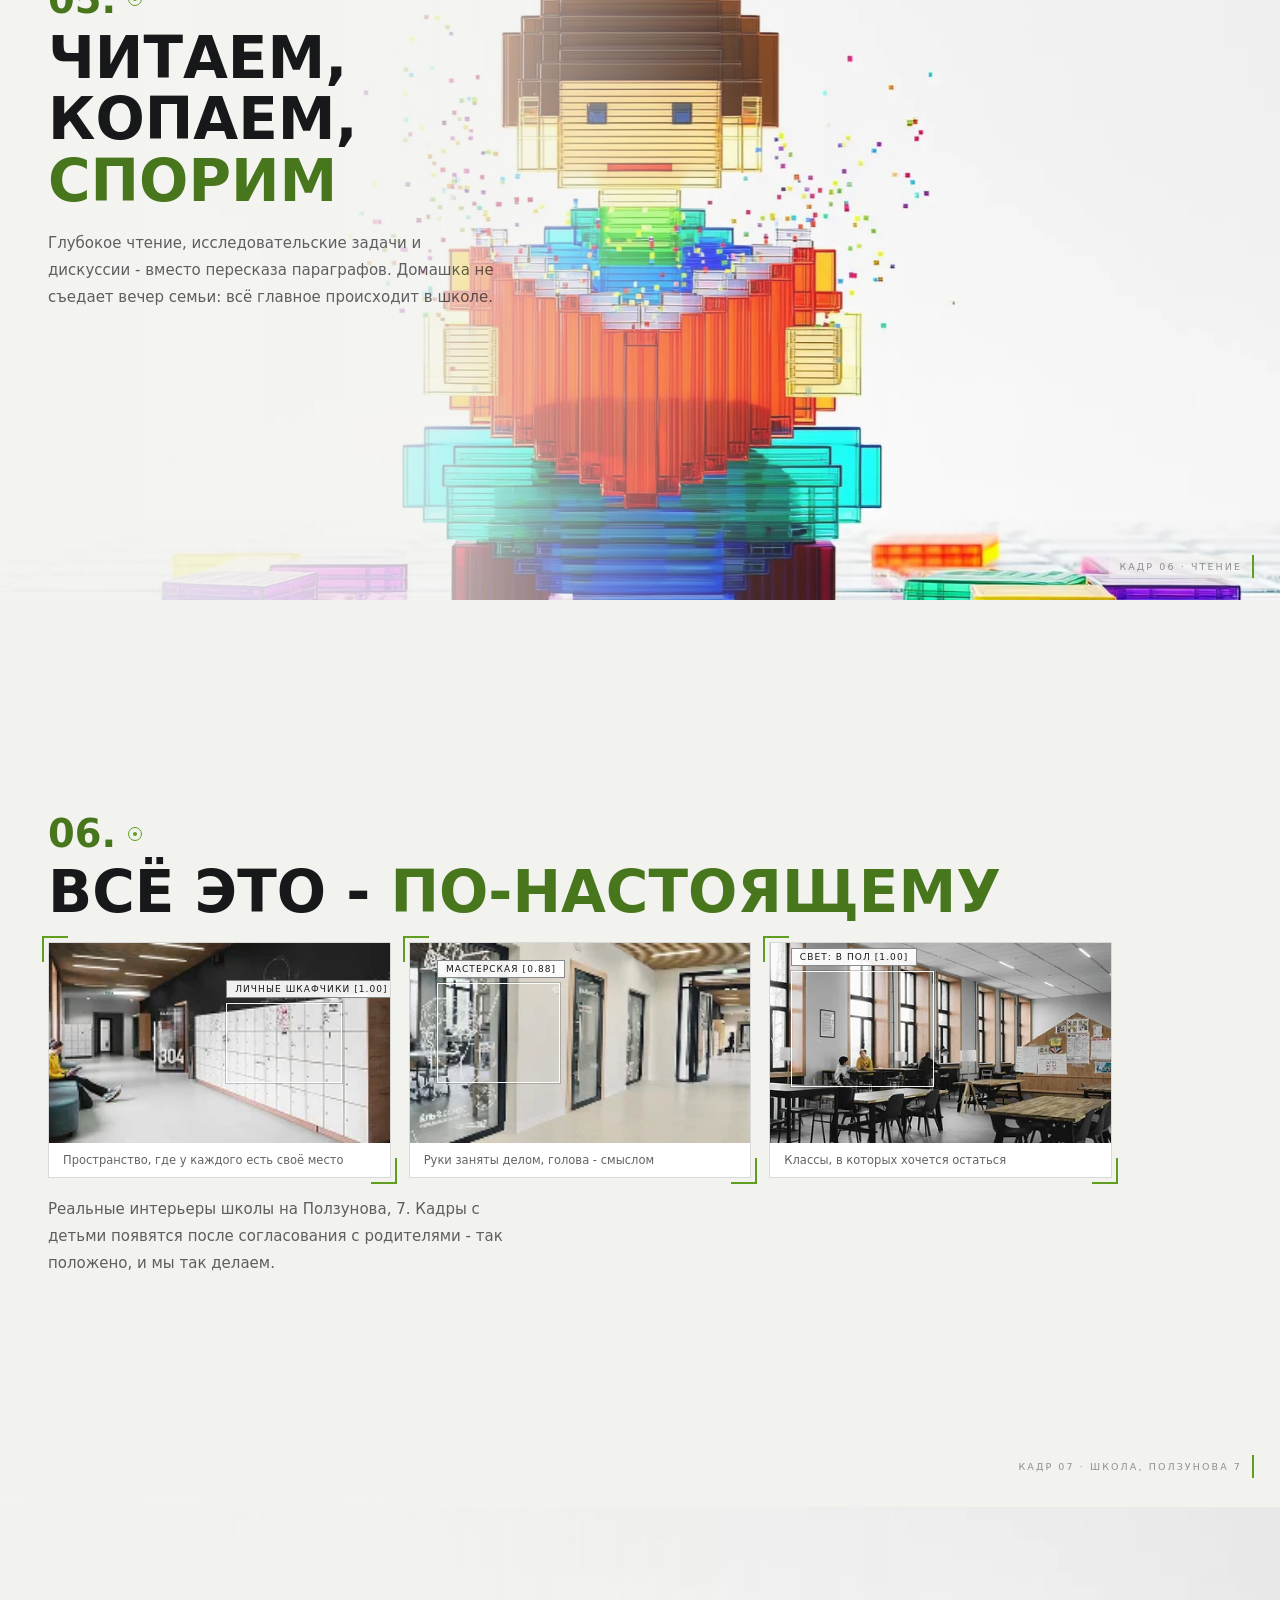
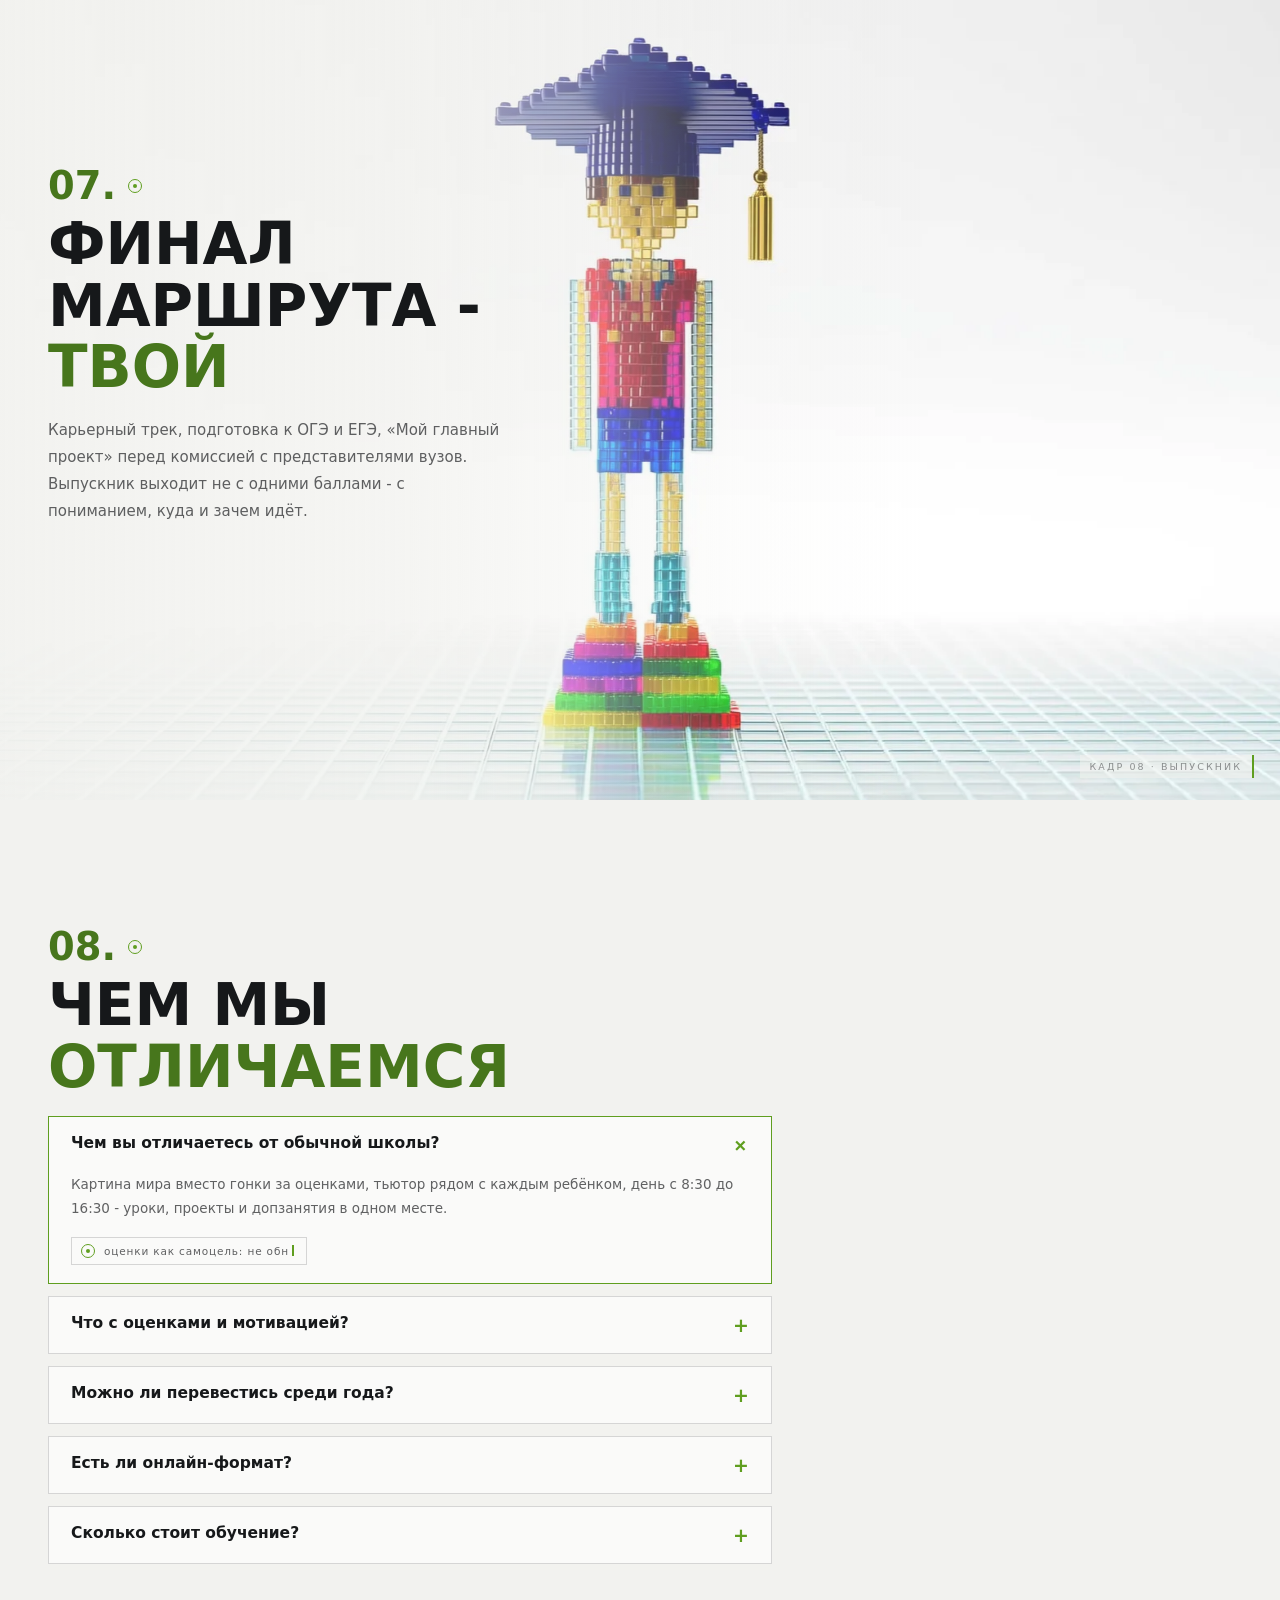
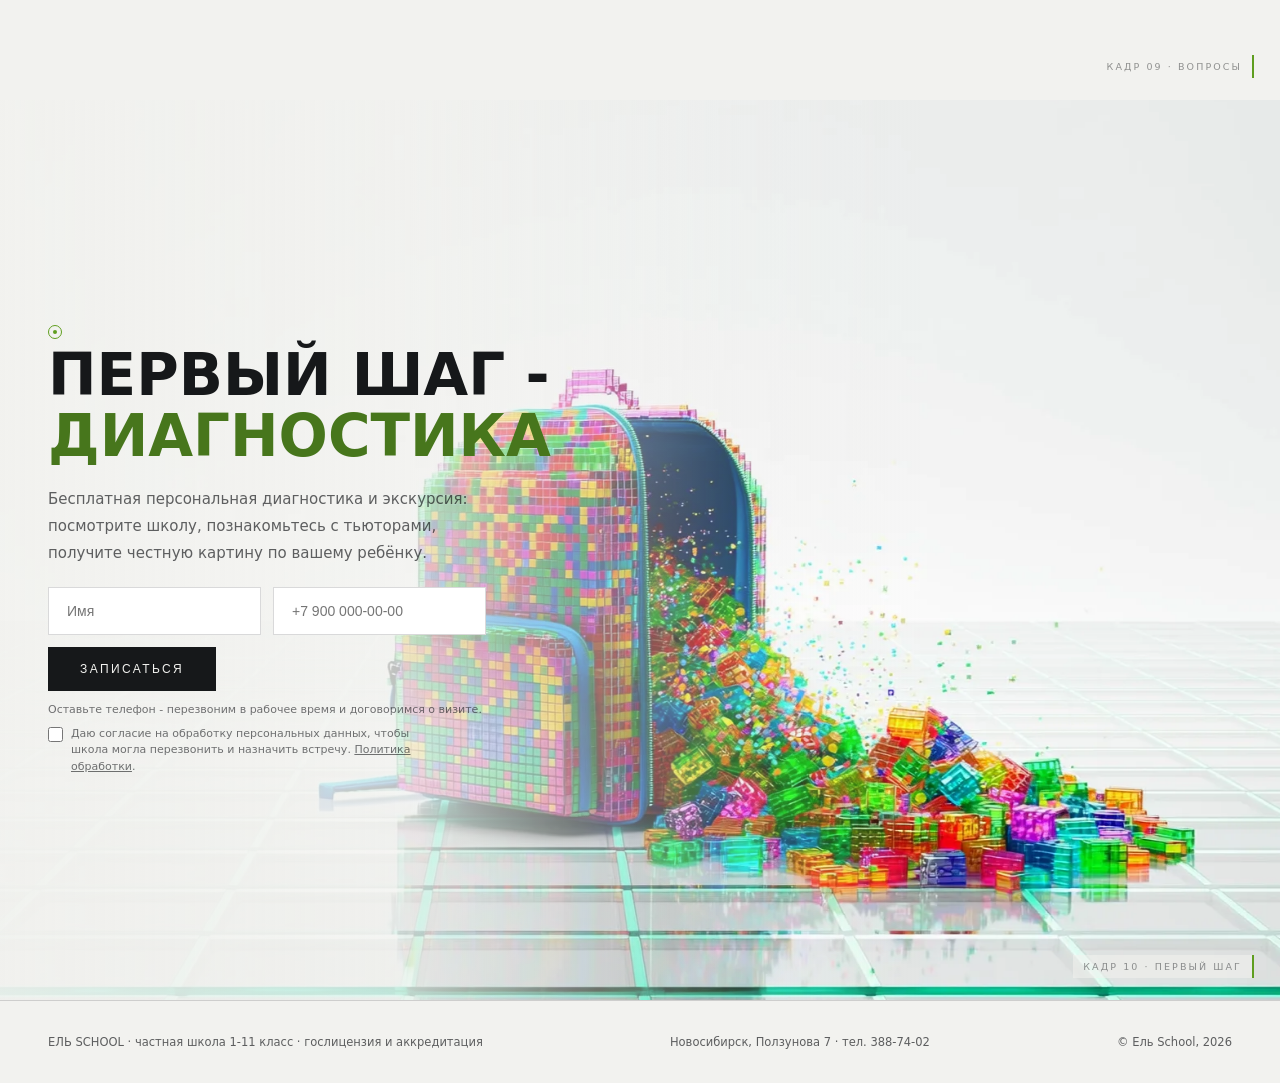
==== commit 48023c16: "feat(analytics): bridge Calltouch callback conversions" ====
--- a/index.html
+++ b/index.html
@@ -914,6 +914,7 @@
 });
 requestAnimationFrame(draw);
 </script>
+<script src="assets/calltouch-bridge.js"></script>
 <script src="assets/landing.js"></script>
 </body>
 </html>
